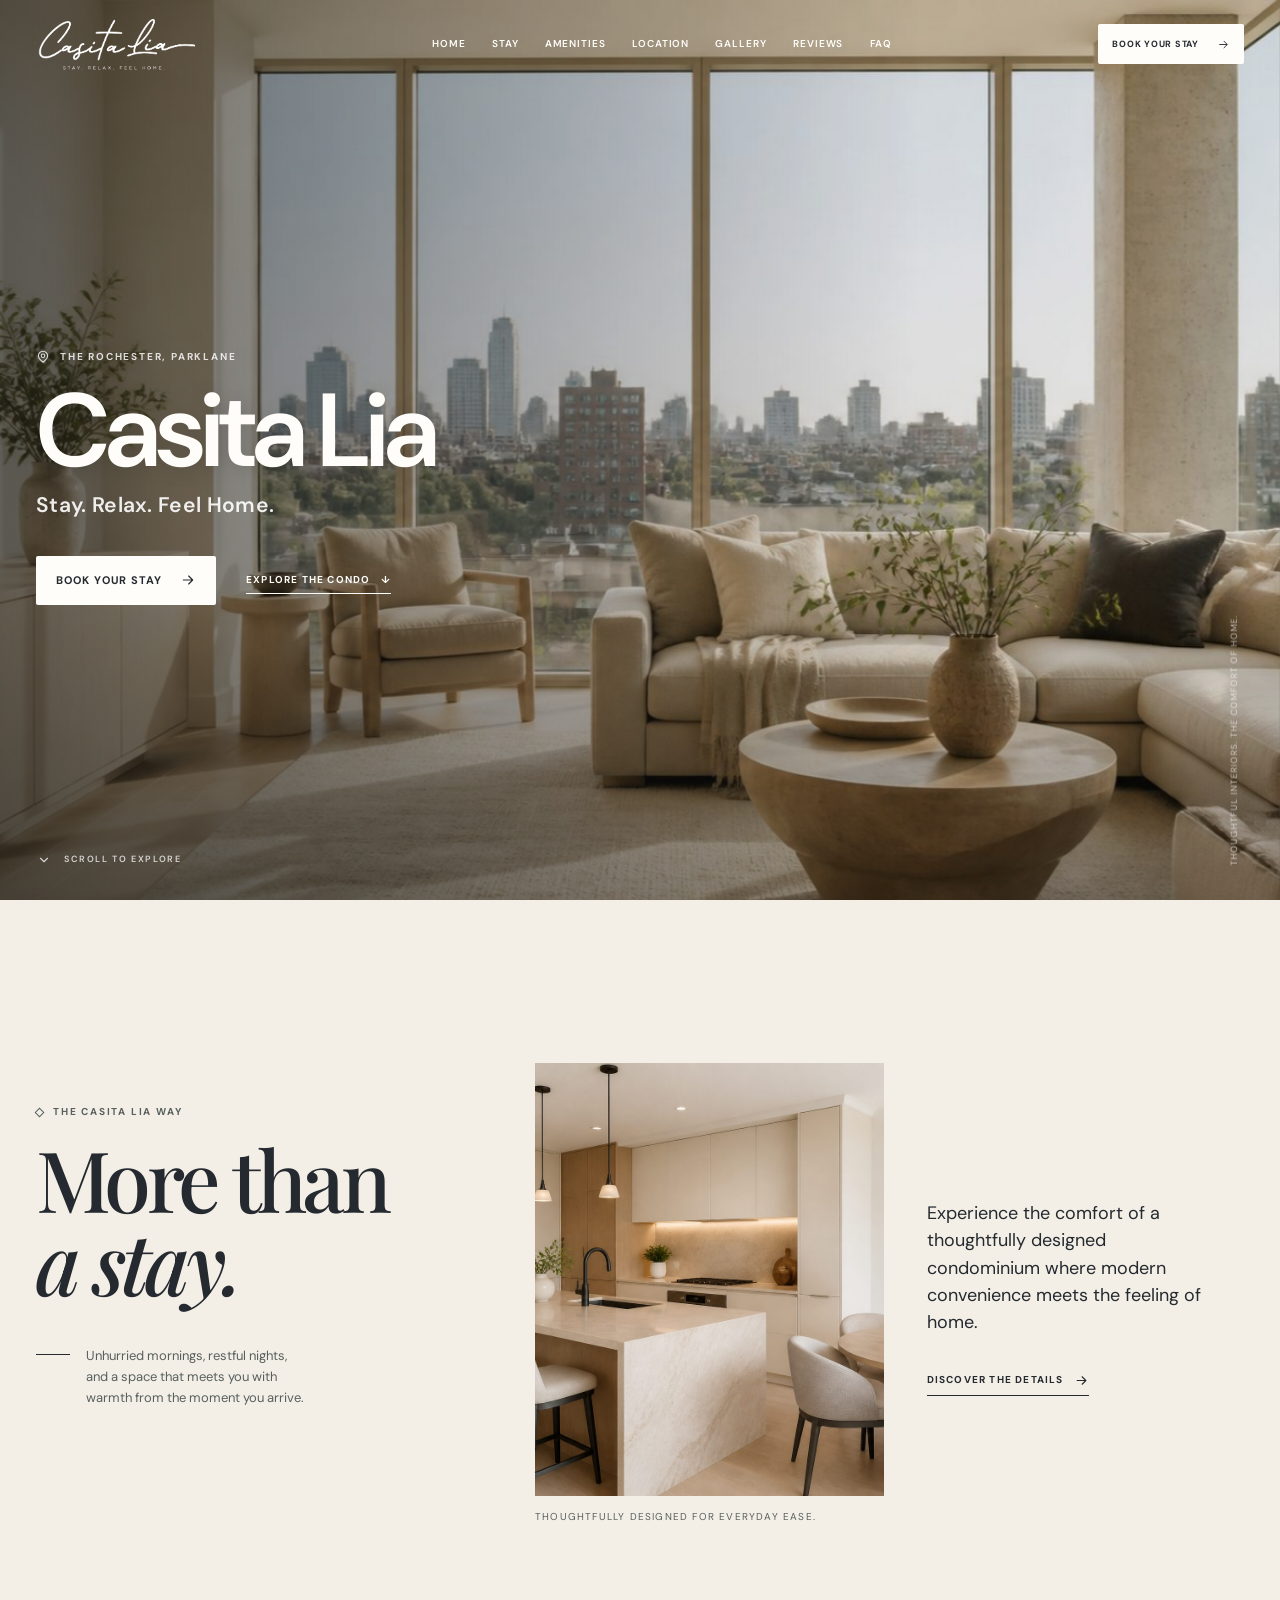
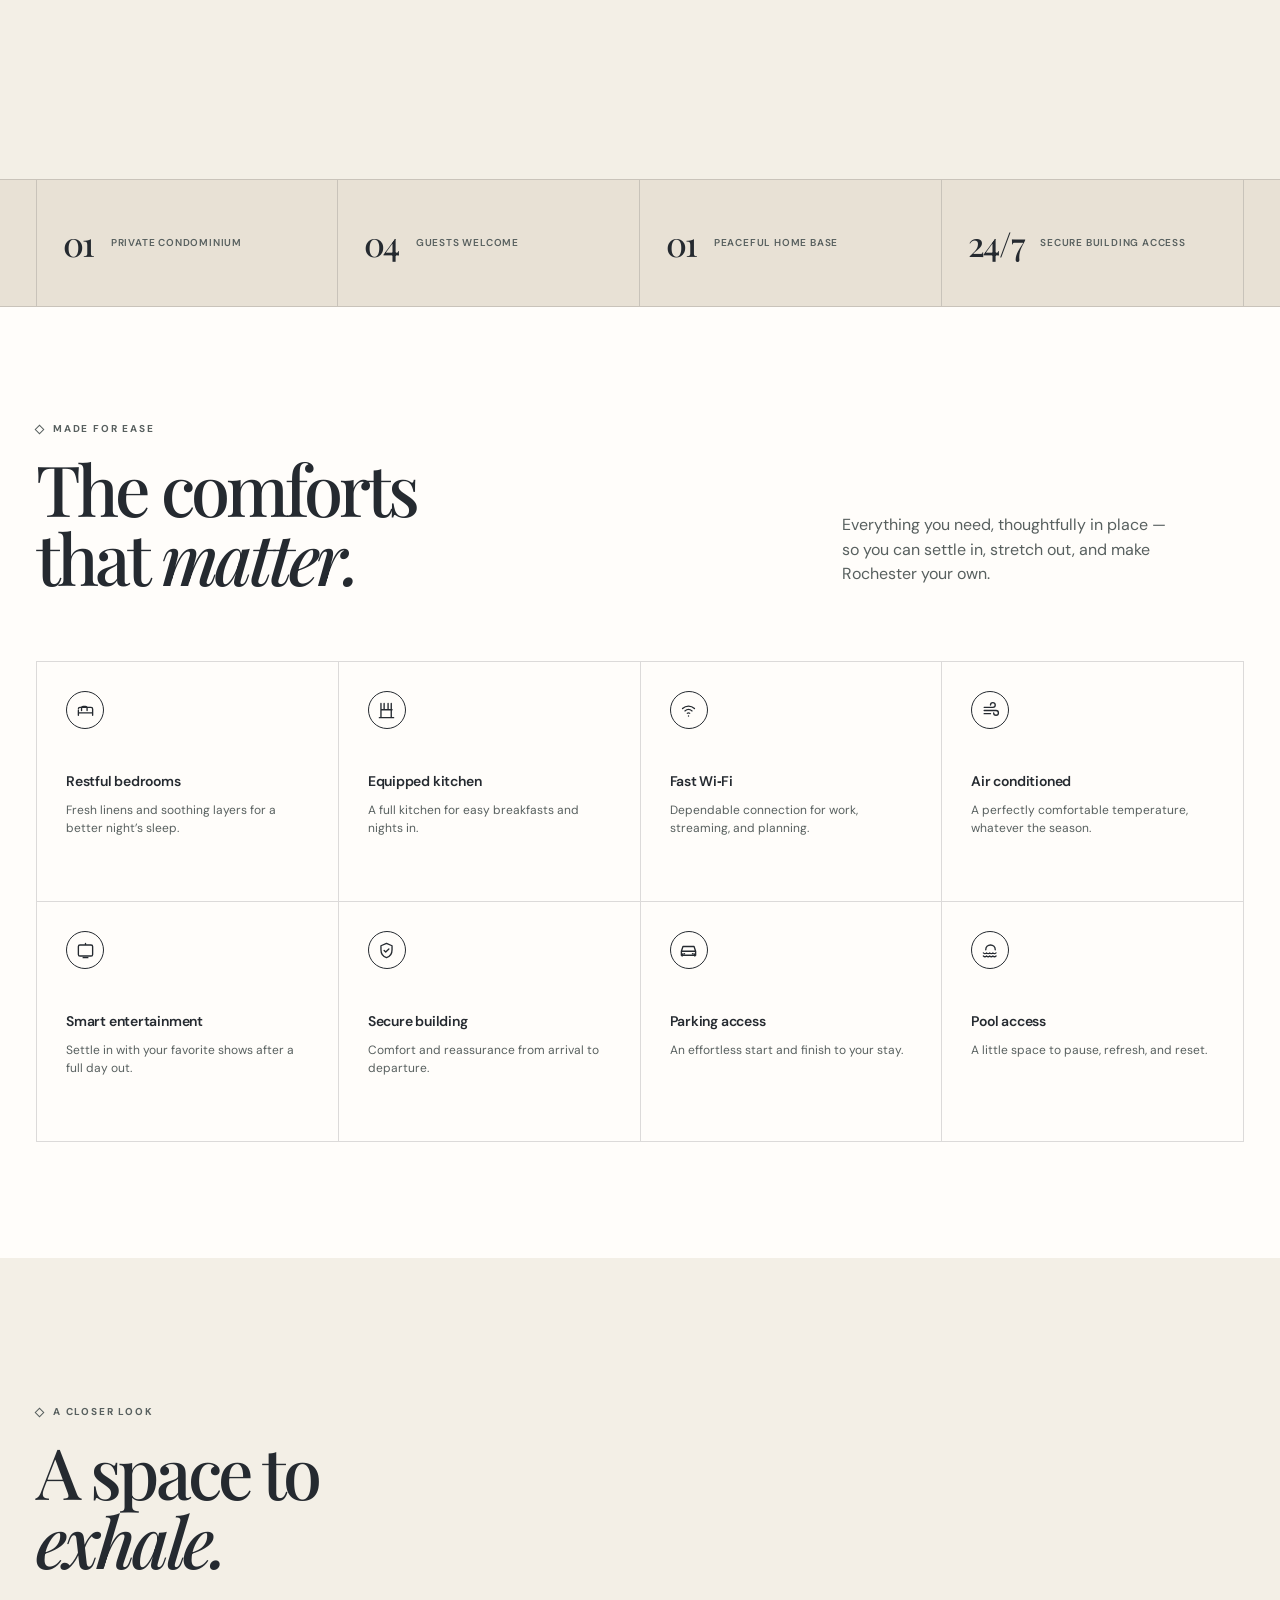
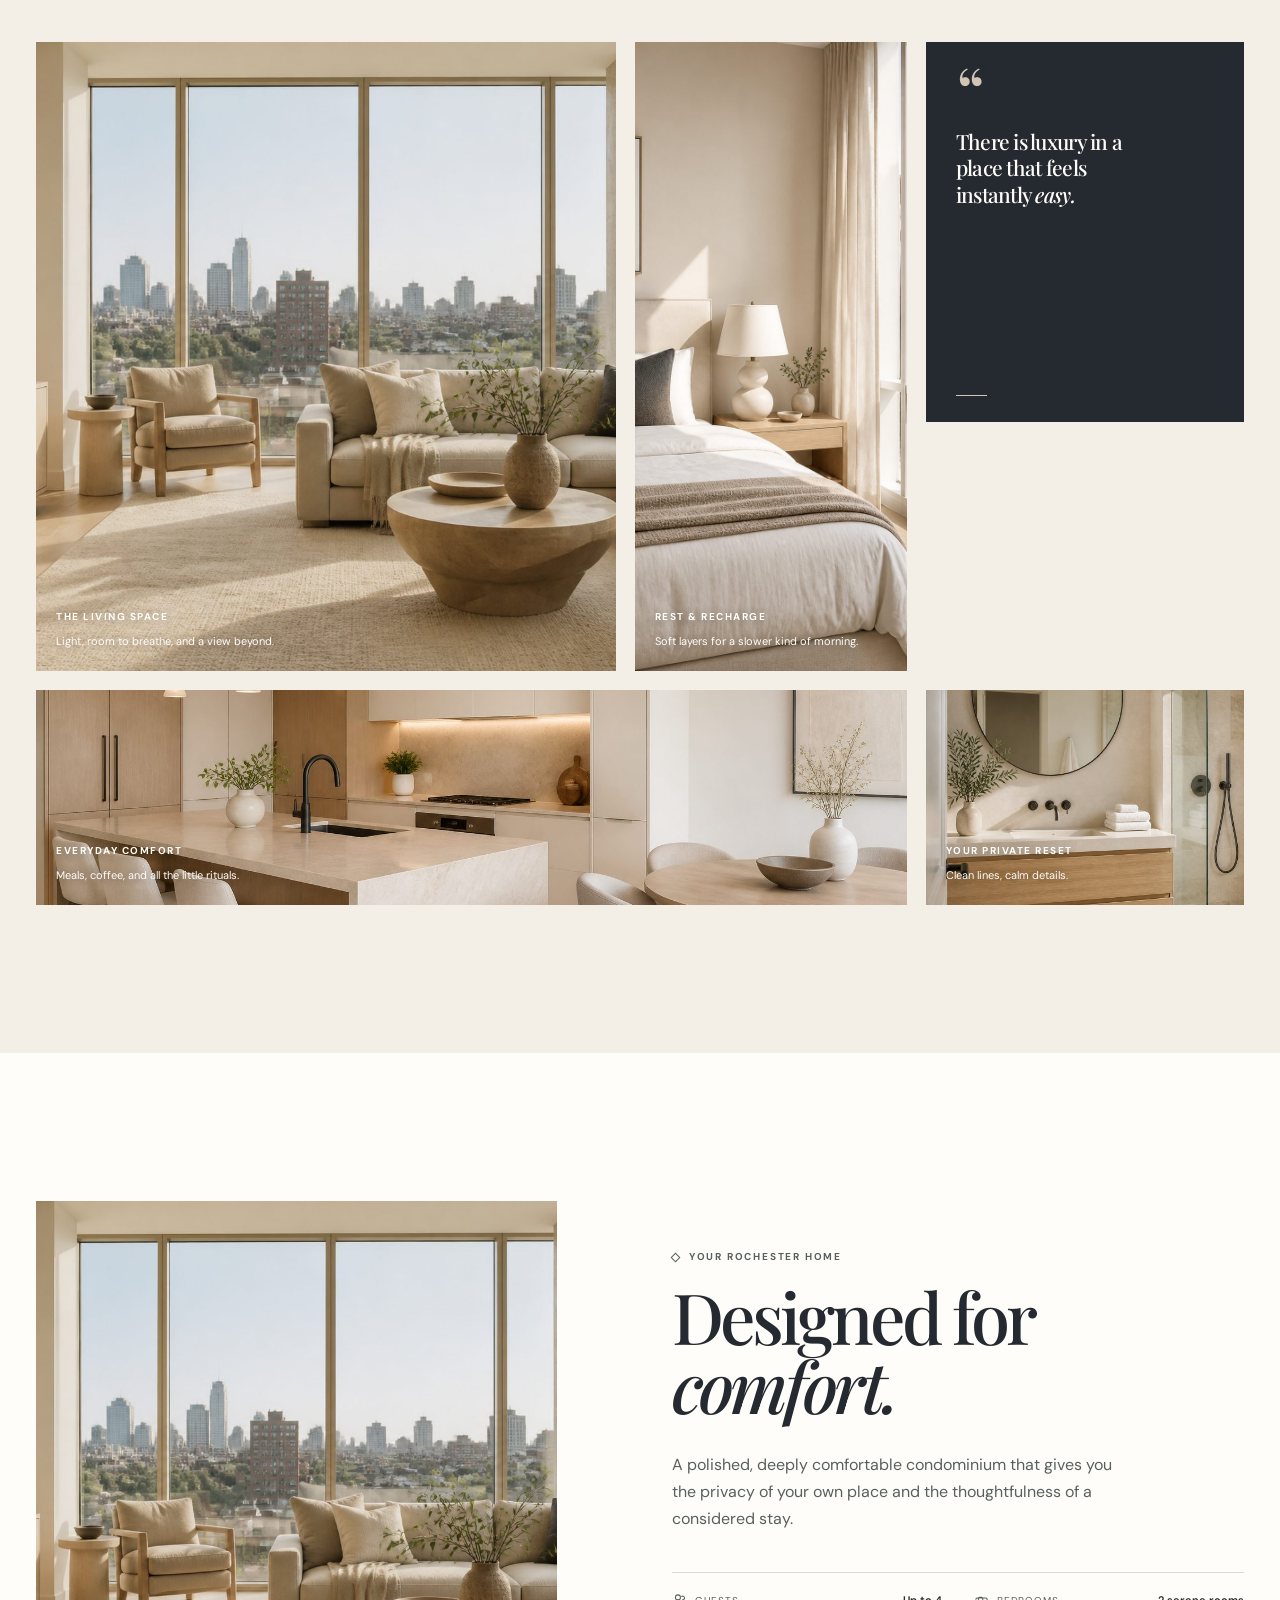
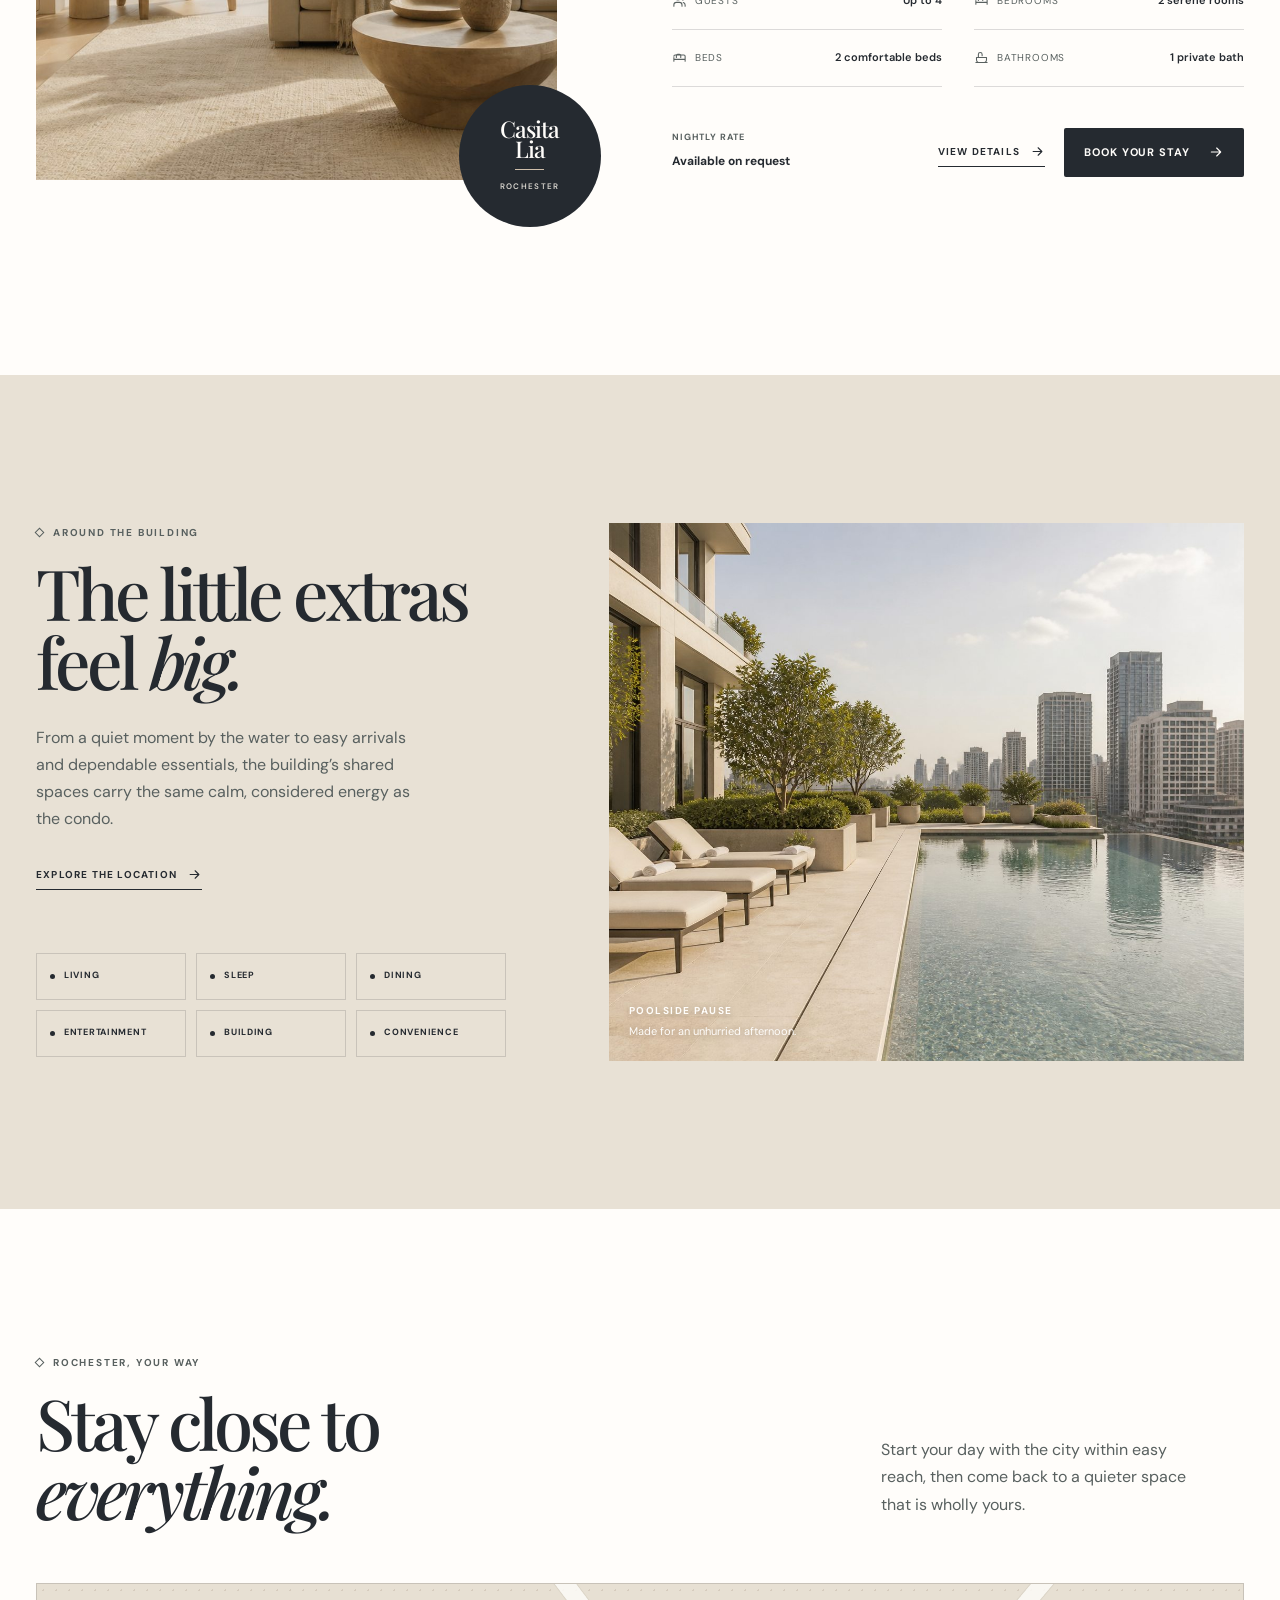
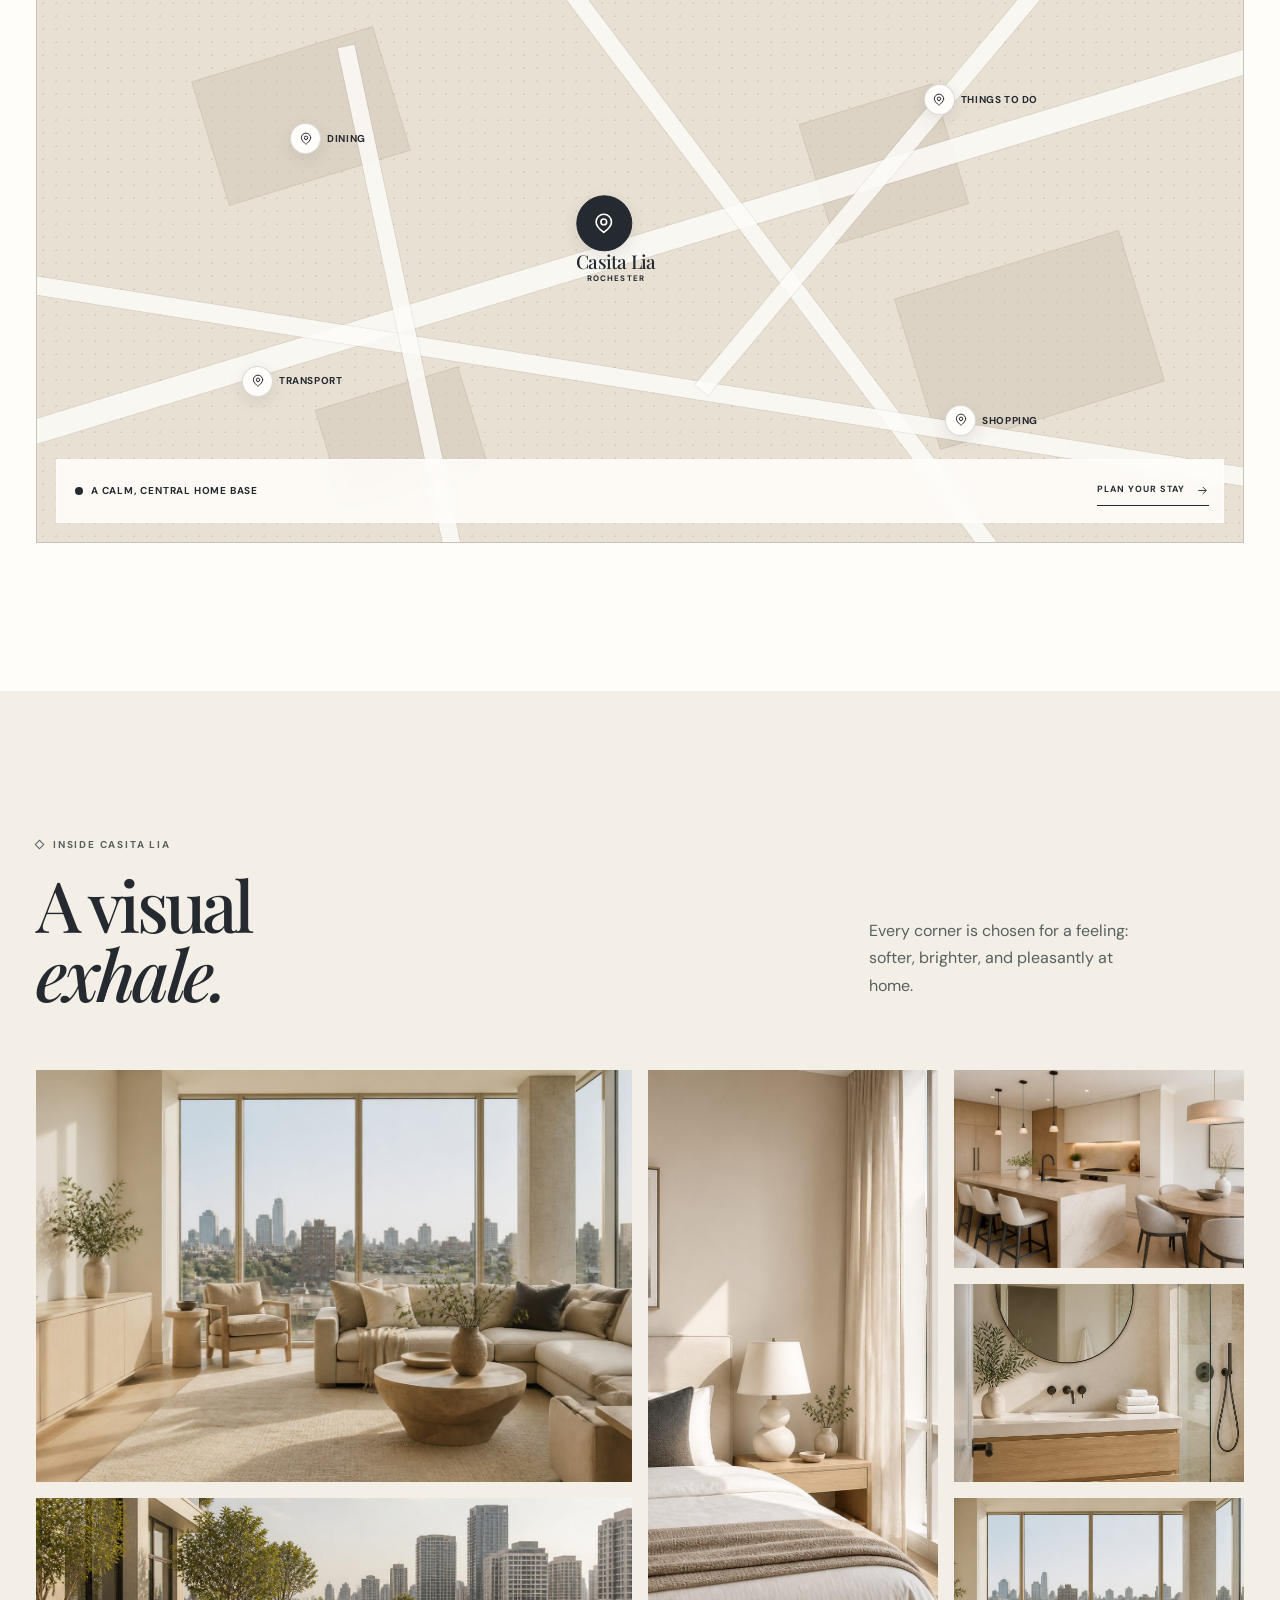
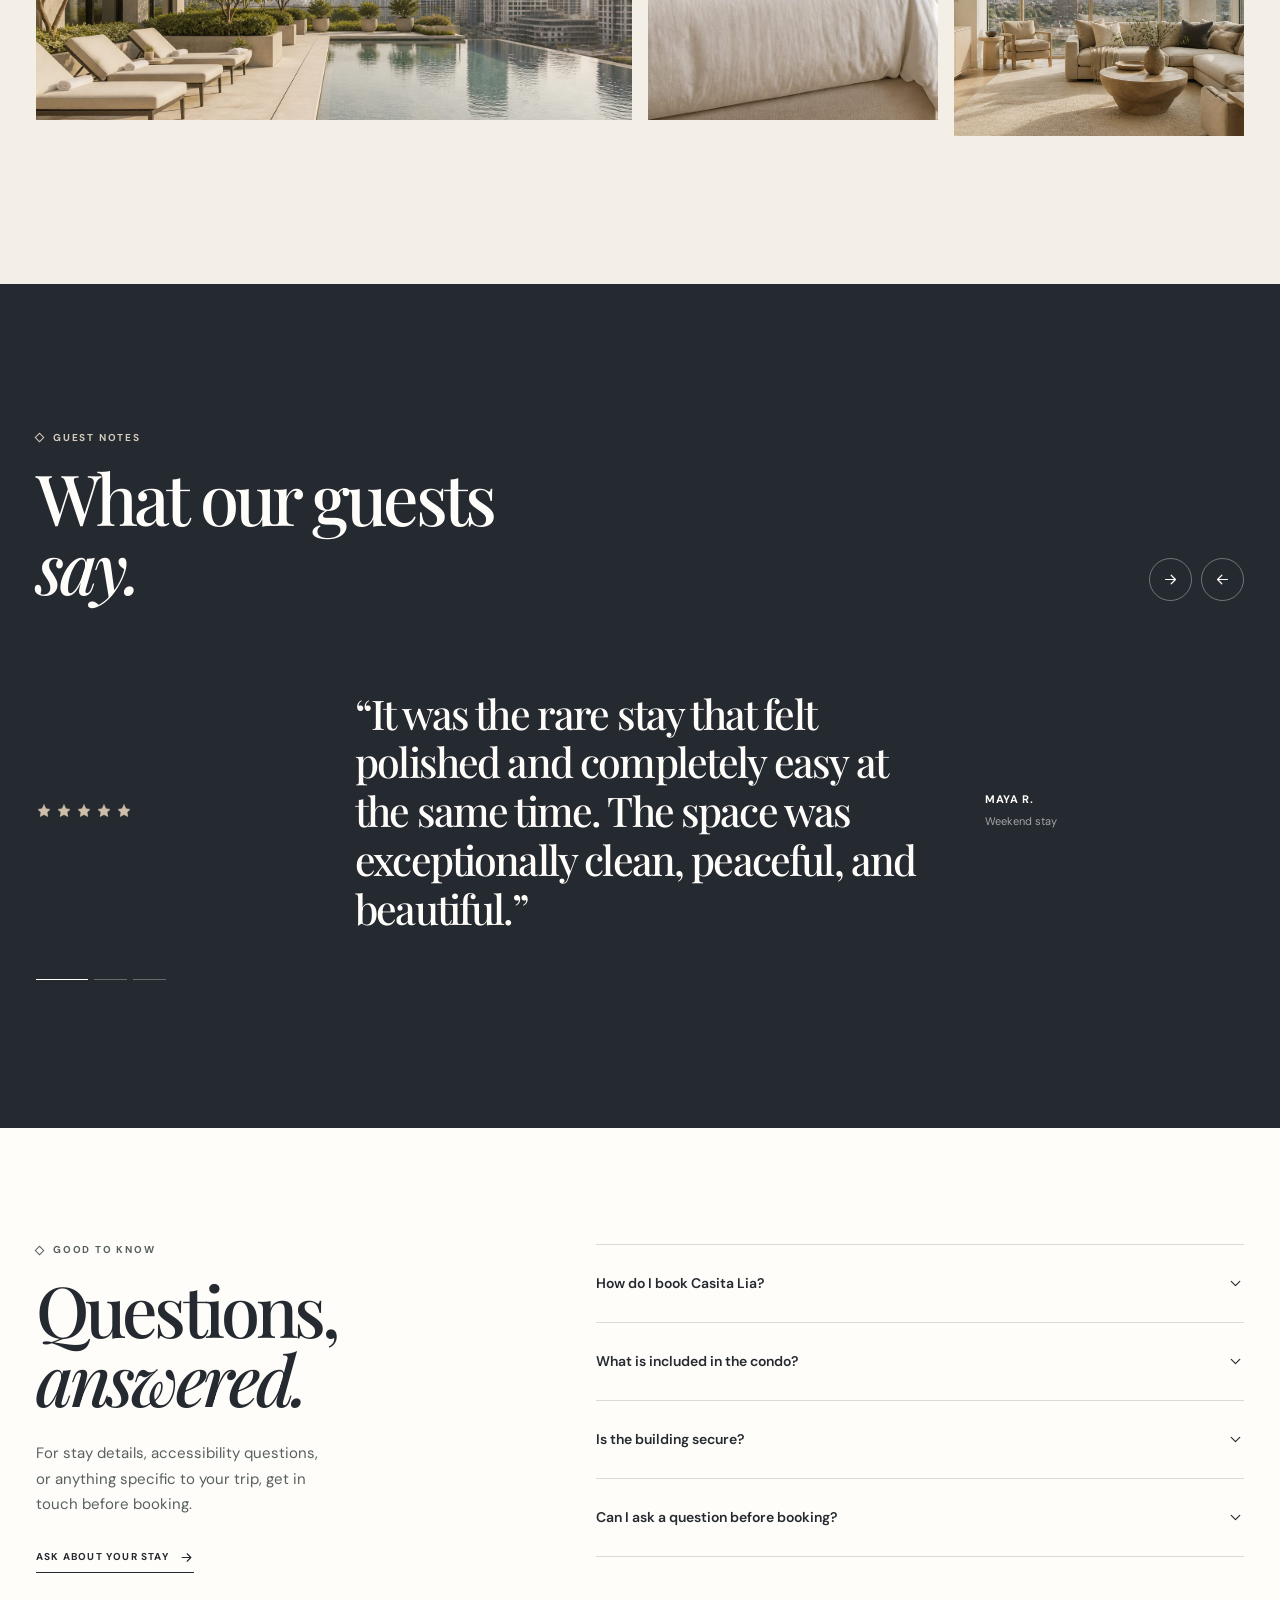
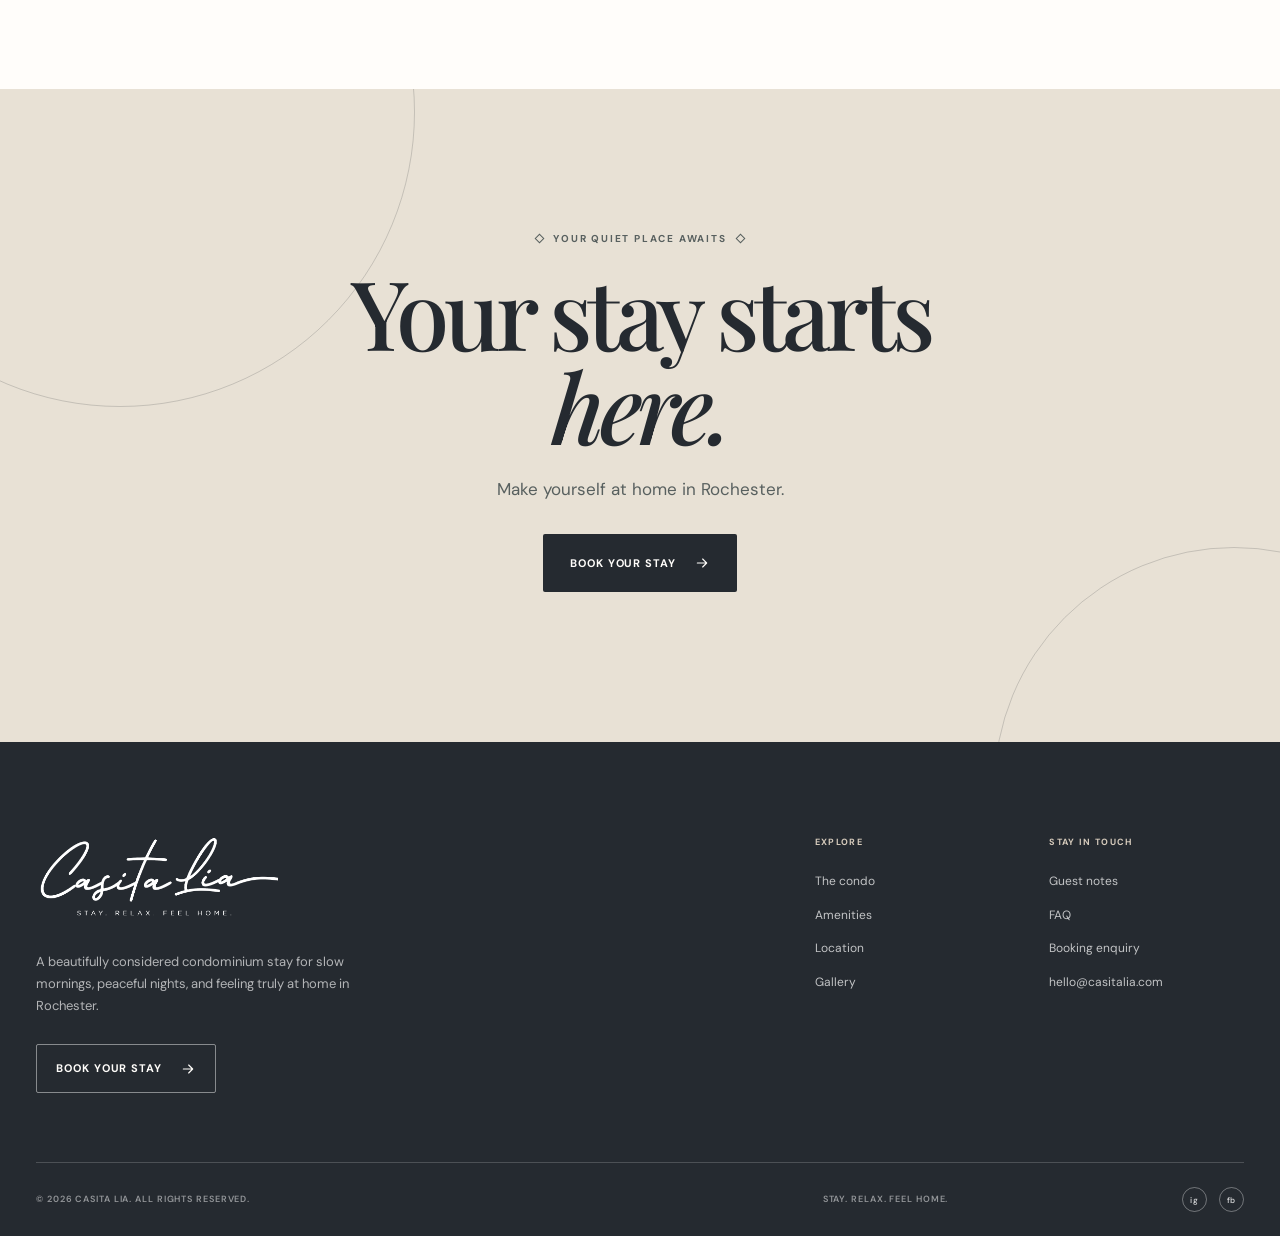
==== Casita lia/index.html @ 66e93bcb "Add files via upload" ====
<!DOCTYPE html>
<html lang="en">
  <head>
    <meta charset="UTF-8" />
    <meta name="viewport" content="width=device-width, initial-scale=1.0" />
    <meta name="description" content="Casita Lia is a warm, considered condominium stay in Rochester — made for resting well and feeling at home." />
    <meta name="theme-color" content="#F3EFE6" />
    <meta property="og:title" content="Casita Lia | Stay. Relax. Feel Home." />
    <meta property="og:description" content="A peaceful, beautifully considered condominium stay in Rochester." />
    <meta property="og:image" content="assets/images/casita-lia-hero.jpg" />
    <meta property="og:type" content="website" />
    <title>Casita Lia | Rochester Condominium Stay</title>
    <link rel="preconnect" href="https://fonts.googleapis.com" />
    <link rel="preconnect" href="https://fonts.gstatic.com" crossorigin />
    <link href="https://fonts.googleapis.com/css2?family=DM+Sans:opsz,wght@9..40,400;9..40,500;9..40,600;9..40,700&family=Playfair+Display:ital,wght@0,500;0,600;0,700;1,500;1,600&display=swap" rel="stylesheet" />
    <link rel="stylesheet" href="styles.css" />
  </head>
  <body>
    <a class="skip-link" href="#main-content">Skip to content</a>

    <svg class="svg-defs" aria-hidden="true">
      <symbol id="icon-arrow" viewBox="0 0 24 24"><path d="M5 12h13M13 6l6 6-6 6" /></symbol>
      <symbol id="icon-close" viewBox="0 0 24 24"><path d="m6 6 12 12M18 6 6 18" /></symbol>
      <symbol id="icon-menu" viewBox="0 0 24 24"><path d="M4 7h16M4 12h16M4 17h16" /></symbol>
      <symbol id="icon-plus" viewBox="0 0 24 24"><path d="M12 5v14M5 12h14" /></symbol>
      <symbol id="icon-bed" viewBox="0 0 24 24"><path d="M3 18v-6m18 6v-8a2 2 0 0 0-2-2H5a2 2 0 0 0-2 2m0 5h18M7 12V9a2 2 0 0 1 2-2h3a2 2 0 0 1 2 2v3" /></symbol>
      <symbol id="icon-kitchen" viewBox="0 0 24 24"><path d="M5 3v18m0-10h14M9 3v8m5-8v8m4-8v18M3 21h18" /></symbol>
      <symbol id="icon-wifi" viewBox="0 0 24 24"><path d="M4.5 9.5a11 11 0 0 1 15 0M7.5 12.5a7 7 0 0 1 9 0M10.5 15.5a3 3 0 0 1 3 0M12 19h.01" /></symbol>
      <symbol id="icon-air" viewBox="0 0 24 24"><path d="M4 8h11a3 3 0 1 0-3-3M4 12h15a3 3 0 1 1-3 3M4 16h8" /></symbol>
      <symbol id="icon-tv" viewBox="0 0 24 24"><path d="M5 5h14a2 2 0 0 1 2 2v10a2 2 0 0 1-2 2H5a2 2 0 0 1-2-2V7a2 2 0 0 1 2-2ZM9 21h6M12 5V3" /></symbol>
      <symbol id="icon-shield" viewBox="0 0 24 24"><path d="M12 3 5 6v5c0 4.6 2.9 8.8 7 10 4.1-1.2 7-5.4 7-10V6l-7-3Zm-3 9 2 2 4-4" /></symbol>
      <symbol id="icon-car" viewBox="0 0 24 24"><path d="m5 16-1 3m15-3 1 3M3 13l2-6h14l2 6v5H3v-5Zm0 0h18M7 16h.01M17 16h.01" /></symbol>
      <symbol id="icon-pool" viewBox="0 0 24 24"><path d="M3 15c1.2 1.1 2.8 1.1 4 0 1.2 1.1 2.8 1.1 4 0 1.2 1.1 2.8 1.1 4 0 1.2 1.1 2.8 1.1 4 0M3 19c1.2 1.1 2.8 1.1 4 0 1.2 1.1 2.8 1.1 4 0 1.2 1.1 2.8 1.1 4 0 1.2 1.1 2.8 1.1 4 0M6 11a6 6 0 0 1 12 0" /></symbol>
      <symbol id="icon-guests" viewBox="0 0 24 24"><path d="M16 21v-2a4 4 0 0 0-4-4H7a4 4 0 0 0-4 4v2M9.5 11a4 4 0 1 0 0-8 4 4 0 0 0 0 8ZM17 11a3 3 0 1 0-1.5-5.6M21 21v-2a4 4 0 0 0-3-3.87" /></symbol>
      <symbol id="icon-bath" viewBox="0 0 24 24"><path d="M4 12h16v3a5 5 0 0 1-5 5H9a5 5 0 0 1-5-5v-3ZM7 12V7a3 3 0 0 1 6 0v2M3 20h18" /></symbol>
      <symbol id="icon-pin" viewBox="0 0 24 24"><path d="M20 10c0 5-8 11-8 11S4 15 4 10a8 8 0 1 1 16 0Zm-8 3a3 3 0 1 0 0-6 3 3 0 0 0 0 6Z" /></symbol>
      <symbol id="icon-star" viewBox="0 0 24 24"><path d="m12 3 2.8 5.7 6.2.9-4.5 4.4 1.1 6.2-5.6-3-5.6 3 1.1-6.2L3 9.6l6.2-.9L12 3Z" /></symbol>
      <symbol id="icon-check" viewBox="0 0 24 24"><path d="m5 12 4 4L19 6" /></symbol>
      <symbol id="icon-chevron" viewBox="0 0 24 24"><path d="m6 9 6 6 6-6" /></symbol>
    </svg>

    <header class="site-header" id="site-header">
      <div class="nav-shell">
        <a class="brand" href="#home" aria-label="Casita Lia home">
          <img class="brand__mark" src="assets/images/casita-lia-wordmark.png" alt="Casita Lia — Stay. Relax. Feel Home." />
        </a>
        <nav class="desktop-nav" aria-label="Primary navigation">
          <a href="#home">Home</a>
          <a href="#stay">Stay</a>
          <a href="#amenities">Amenities</a>
          <a href="#location">Location</a>
          <a href="#gallery">Gallery</a>
          <a href="#reviews">Reviews</a>
          <a href="#faq">FAQ</a>
        </nav>
        <button class="button button--dark nav-book" type="button" data-open-booking>Book Your Stay <svg aria-hidden="true"><use href="#icon-arrow" /></svg></button>
        <button class="menu-toggle" type="button" aria-controls="mobile-menu" aria-expanded="false" aria-label="Open menu">
          <svg aria-hidden="true"><use href="#icon-menu" /></svg>
        </button>
      </div>
      <div class="mobile-menu" id="mobile-menu" aria-hidden="true">
        <div class="mobile-menu__top">
          <img class="mobile-menu__mark" src="assets/images/casita-lia-wordmark.png" alt="" />
          <button class="mobile-menu__close" type="button" aria-label="Close menu"><svg aria-hidden="true"><use href="#icon-close" /></svg></button>
        </div>
        <nav aria-label="Mobile navigation">
          <a href="#home">Home</a><a href="#stay">Stay</a><a href="#amenities">Amenities</a><a href="#location">Location</a><a href="#gallery">Gallery</a><a href="#reviews">Reviews</a><a href="#faq">FAQ</a>
        </nav>
        <button class="button button--dark button--full" type="button" data-open-booking>Book Your Stay <svg aria-hidden="true"><use href="#icon-arrow" /></svg></button>
      </div>
    </header>

    <main id="main-content">
      <section class="hero" id="home" aria-labelledby="hero-title">
        <div class="hero__media" aria-hidden="true"><img src="assets/images/casita-lia-hero.jpg" alt="" fetchpriority="high" /></div>
        <div class="hero__veil" aria-hidden="true"></div>
        <div class="hero__content container">
          <p class="eyebrow hero__address"><svg aria-hidden="true"><use href="#icon-pin" /></svg> The Rochester, Parklane</p>
          <h1 class="hero__title" id="hero-title">Casita Lia</h1>
          <p class="hero__tagline">Stay. Relax. Feel Home.</p>
          <div class="hero__actions">
            <button class="button button--light" type="button" data-open-booking>Book Your Stay <svg aria-hidden="true"><use href="#icon-arrow" /></svg></button>
            <a class="text-link text-link--light" href="#stay">Explore the condo <span aria-hidden="true">↓</span></a>
          </div>
        </div>
        <a class="hero__scroll" href="#introduction"><span class="hero__scroll-icon" aria-hidden="true"><svg><use href="#icon-chevron" /></svg></span> Scroll to explore</a>
        <div class="hero__caption">Thoughtful interiors. The comfort of home.</div>
      </section>

      <section class="intro section" id="introduction" aria-labelledby="intro-title">
        <div class="container intro__grid">
          <div class="intro__lead reveal">
            <p class="eyebrow"><span></span> The Casita Lia way</p>
            <h2 id="intro-title">More than<br /><em>a stay.</em></h2>
            <div class="intro__note"><span class="intro__note-line"></span><p>Unhurried mornings, restful nights, and a space that meets you with warmth from the moment you arrive.</p></div>
          </div>
          <figure class="intro__image image-reveal reveal reveal--delay"><img src="assets/images/casita-lia-kitchen.jpg" alt="Warm, open kitchen and dining area in the condominium" loading="lazy" /><figcaption>Thoughtfully designed for everyday ease.</figcaption></figure>
          <div class="intro__body reveal reveal--delay-2"><p class="intro__copy">Experience the comfort of a thoughtfully designed condominium where modern convenience meets the feeling of home.</p><a class="text-link" href="#gallery">Discover the details <svg aria-hidden="true"><use href="#icon-arrow" /></svg></a></div>
        </div>
      </section>

      <section class="assurances" aria-label="Condominium overview">
        <div class="container assurances__grid">
          <div><strong>01</strong><span>Private condominium</span></div>
          <div><strong>04</strong><span>Guests welcome</span></div>
          <div><strong>01</strong><span>Peaceful home base</span></div>
          <div><strong>24/7</strong><span>Secure building access</span></div>
        </div>
      </section>

      <section class="highlights section section--tight" id="highlights" aria-labelledby="highlights-title">
        <div class="container">
          <div class="section-heading section-heading--split reveal">
            <div><p class="eyebrow"><span></span> Made for ease</p><h2 id="highlights-title">The comforts<br />that <em>matter.</em></h2></div>
            <p>Everything you need, thoughtfully in place — so you can settle in, stretch out, and make Rochester your own.</p>
          </div>
          <div class="feature-grid">
            <article class="feature-card reveal"><div class="feature-card__icon"><svg aria-hidden="true"><use href="#icon-bed" /></svg></div><h3>Restful bedrooms</h3><p>Fresh linens and soothing layers for a better night’s sleep.</p></article>
            <article class="feature-card reveal reveal--delay"><div class="feature-card__icon"><svg aria-hidden="true"><use href="#icon-kitchen" /></svg></div><h3>Equipped kitchen</h3><p>A full kitchen for easy breakfasts and nights in.</p></article>
            <article class="feature-card reveal reveal--delay-2"><div class="feature-card__icon"><svg aria-hidden="true"><use href="#icon-wifi" /></svg></div><h3>Fast Wi‑Fi</h3><p>Dependable connection for work, streaming, and planning.</p></article>
            <article class="feature-card reveal"><div class="feature-card__icon"><svg aria-hidden="true"><use href="#icon-air" /></svg></div><h3>Air conditioned</h3><p>A perfectly comfortable temperature, whatever the season.</p></article>
            <article class="feature-card reveal reveal--delay"><div class="feature-card__icon"><svg aria-hidden="true"><use href="#icon-tv" /></svg></div><h3>Smart entertainment</h3><p>Settle in with your favorite shows after a full day out.</p></article>
            <article class="feature-card reveal reveal--delay-2"><div class="feature-card__icon"><svg aria-hidden="true"><use href="#icon-shield" /></svg></div><h3>Secure building</h3><p>Comfort and reassurance from arrival to departure.</p></article>
            <article class="feature-card reveal"><div class="feature-card__icon"><svg aria-hidden="true"><use href="#icon-car" /></svg></div><h3>Parking access</h3><p>An effortless start and finish to your stay.</p></article>
            <article class="feature-card reveal reveal--delay"><div class="feature-card__icon"><svg aria-hidden="true"><use href="#icon-pool" /></svg></div><h3>Pool access</h3><p>A little space to pause, refresh, and reset.</p></article>
          </div>
        </div>
      </section>

      <section class="showcase section" aria-labelledby="showcase-title">
        <div class="container">
          <div class="section-heading showcase__heading reveal"><p class="eyebrow"><span></span> A closer look</p><h2 id="showcase-title">A space to<br /><em>exhale.</em></h2></div>
          <div class="showcase-grid">
            <figure class="showcase-card showcase-card--living image-reveal reveal"><img src="assets/images/casita-lia-hero.jpg" alt="Sunlit living space with large windows and city outlook" loading="lazy" /><figcaption><span>The living space</span><small>Light, room to breathe, and a view beyond.</small></figcaption></figure>
            <figure class="showcase-card showcase-card--bed image-reveal reveal reveal--delay"><img src="assets/images/casita-lia-bedroom.jpg" alt="Relaxing bedroom dressed in white linen" loading="lazy" /><figcaption><span>Rest &amp; recharge</span><small>Soft layers for a slower kind of morning.</small></figcaption></figure>
            <div class="showcase-quote reveal reveal--delay-2"><span class="quote-mark">“</span><p>There is luxury in a place that feels instantly <em>easy.</em></p><span class="showcase-quote__line"></span></div>
            <figure class="showcase-card showcase-card--kitchen image-reveal reveal"><img src="assets/images/casita-lia-kitchen.jpg" alt="Minimal kitchen and dining nook with oak finishes" loading="lazy" /><figcaption><span>Everyday comfort</span><small>Meals, coffee, and all the little rituals.</small></figcaption></figure>
            <figure class="showcase-card showcase-card--bath image-reveal reveal reveal--delay"><img src="assets/images/casita-lia-bathroom.jpg" alt="Warm stone bathroom with a floating vanity" loading="lazy" /><figcaption><span>Your private reset</span><small>Clean lines, calm details.</small></figcaption></figure>
          </div>
        </div>
      </section>

      <section class="stay section" id="stay" aria-labelledby="stay-title">
        <div class="container stay__grid">
          <div class="stay__visual reveal"><div class="stay__image image-reveal"><img src="assets/images/casita-lia-hero.jpg" alt="Contemporary condominium living room at Casita Lia" loading="lazy" /></div><div class="stay__stamp"><span>Casita<br />Lia</span><i></i><small>Rochester</small></div></div>
          <div class="stay__content reveal reveal--delay">
            <p class="eyebrow"><span></span> Your Rochester home</p>
            <h2 id="stay-title">Designed for<br /><em>comfort.</em></h2>
            <p class="stay__description">A polished, deeply comfortable condominium that gives you the privacy of your own place and the thoughtfulness of a considered stay.</p>
            <dl class="stay__details"><div><dt><svg aria-hidden="true"><use href="#icon-guests" /></svg> Guests</dt><dd>Up to 4</dd></div><div><dt><svg aria-hidden="true"><use href="#icon-bed" /></svg> Bedrooms</dt><dd>2 serene rooms</dd></div><div><dt><svg aria-hidden="true"><use href="#icon-bed" /></svg> Beds</dt><dd>2 comfortable beds</dd></div><div><dt><svg aria-hidden="true"><use href="#icon-bath" /></svg> Bathrooms</dt><dd>1 private bath</dd></div></dl>
            <div class="stay__bottom"><div><span>Nightly rate</span><strong>Available on request</strong></div><div class="stay__actions"><a class="text-link" href="#gallery">View details <svg aria-hidden="true"><use href="#icon-arrow" /></svg></a><button class="button button--dark" type="button" data-open-booking>Book Your Stay <svg aria-hidden="true"><use href="#icon-arrow" /></svg></button></div></div>
          </div>
        </div>
      </section>

      <section class="amenities section" id="amenities" aria-labelledby="amenities-title">
        <div class="container amenities__grid">
          <div class="amenities__content reveal"><p class="eyebrow"><span></span> Around the building</p><h2 id="amenities-title">The little extras<br />feel <em>big.</em></h2><p>From a quiet moment by the water to easy arrivals and dependable essentials, the building’s shared spaces carry the same calm, considered energy as the condo.</p><a class="text-link" href="#location">Explore the location <svg aria-hidden="true"><use href="#icon-arrow" /></svg></a></div>
          <figure class="amenities__image image-reveal reveal reveal--delay"><img src="assets/images/casita-lia-pool.jpg" alt="Tranquil condominium pool and lounge terrace" loading="lazy" /><figcaption><span>Poolside pause</span><small>Made for an unhurried afternoon.</small></figcaption></figure>
          <div class="amenity-tags reveal reveal--delay-2"><span><i></i> Living</span><span><i></i> Sleep</span><span><i></i> Dining</span><span><i></i> Entertainment</span><span><i></i> Building</span><span><i></i> Convenience</span></div>
        </div>
      </section>

      <section class="location section" id="location" aria-labelledby="location-title">
        <div class="container location__top reveal"><div><p class="eyebrow"><span></span> Rochester, your way</p><h2 id="location-title">Stay close to<br /><em>everything.</em></h2></div><p>Start your day with the city within easy reach, then come back to a quieter space that is wholly yours.</p></div>
        <div class="container location-map reveal reveal--delay" role="group" aria-label="Location guide for Casita Lia in Rochester, showing nearby dining, shopping, transport, and things to do.">
          <div class="map-street map-street--a"></div><div class="map-street map-street--b"></div><div class="map-street map-street--c"></div><div class="map-street map-street--d"></div><div class="map-street map-street--e"></div><div class="map-block map-block--a"></div><div class="map-block map-block--b"></div><div class="map-block map-block--c"></div><div class="map-block map-block--d"></div>
          <div class="map-place map-place--home"><span class="map-pin map-pin--home"><svg aria-hidden="true"><use href="#icon-pin" /></svg></span><strong>Casita Lia</strong><small>Rochester</small></div>
          <div class="map-place map-place--one"><span class="map-pin"><svg aria-hidden="true"><use href="#icon-pin" /></svg></span><span>Dining</span></div><div class="map-place map-place--two"><span class="map-pin"><svg aria-hidden="true"><use href="#icon-pin" /></svg></span><span>Shopping</span></div><div class="map-place map-place--three"><span class="map-pin"><svg aria-hidden="true"><use href="#icon-pin" /></svg></span><span>Transport</span></div><div class="map-place map-place--four"><span class="map-pin"><svg aria-hidden="true"><use href="#icon-pin" /></svg></span><span>Things to do</span></div>
          <div class="location-map__legend"><span><i></i> A calm, central home base</span><button type="button" data-open-booking>Plan your stay <svg aria-hidden="true"><use href="#icon-arrow" /></svg></button></div>
        </div>
      </section>

      <section class="gallery section" id="gallery" aria-labelledby="gallery-title">
        <div class="container gallery__top reveal"><div><p class="eyebrow"><span></span> Inside Casita Lia</p><h2 id="gallery-title">A visual<br /><em>exhale.</em></h2></div><p>Every corner is chosen for a feeling: softer, brighter, and pleasantly at home.</p></div>
        <div class="container gallery-grid" aria-label="Casita Lia gallery">
          <button class="gallery-item gallery-item--wide image-reveal reveal" type="button" data-gallery-src="assets/images/casita-lia-hero.jpg" data-gallery-alt="Sunlit living space with city-facing windows" data-gallery-title="The living space"><img src="assets/images/casita-lia-hero.jpg" alt="Sunlit living space with city-facing windows" loading="lazy" /><span class="gallery-item__overlay"><em>01</em><strong>The living space</strong><i><svg aria-hidden="true"><use href="#icon-plus" /></svg></i></span></button>
          <button class="gallery-item gallery-item--tall image-reveal reveal reveal--delay" type="button" data-gallery-src="assets/images/casita-lia-bedroom.jpg" data-gallery-alt="A warmly layered bedroom with tall windows" data-gallery-title="Rest, well"><img src="assets/images/casita-lia-bedroom.jpg" alt="A warmly layered bedroom with tall windows" loading="lazy" /><span class="gallery-item__overlay"><em>02</em><strong>Rest, well</strong><i><svg aria-hidden="true"><use href="#icon-plus" /></svg></i></span></button>
          <button class="gallery-item gallery-item--square image-reveal reveal reveal--delay-2" type="button" data-gallery-src="assets/images/casita-lia-kitchen.jpg" data-gallery-alt="Warm kitchen and dining nook" data-gallery-title="At home in the kitchen"><img src="assets/images/casita-lia-kitchen.jpg" alt="Warm kitchen and dining nook" loading="lazy" /><span class="gallery-item__overlay"><em>03</em><strong>At home in the kitchen</strong><i><svg aria-hidden="true"><use href="#icon-plus" /></svg></i></span></button>
          <button class="gallery-item gallery-item--square image-reveal reveal" type="button" data-gallery-src="assets/images/casita-lia-bathroom.jpg" data-gallery-alt="Refined bathroom with a round mirror and warm stone surfaces" data-gallery-title="A private reset"><img src="assets/images/casita-lia-bathroom.jpg" alt="Refined bathroom with a round mirror and warm stone surfaces" loading="lazy" /><span class="gallery-item__overlay"><em>04</em><strong>A private reset</strong><i><svg aria-hidden="true"><use href="#icon-plus" /></svg></i></span></button>
          <button class="gallery-item gallery-item--wide-short image-reveal reveal reveal--delay" type="button" data-gallery-src="assets/images/casita-lia-pool.jpg" data-gallery-alt="Quiet rooftop pool and lounge terrace" data-gallery-title="A poolside pause"><img src="assets/images/casita-lia-pool.jpg" alt="Quiet rooftop pool and lounge terrace" loading="lazy" /><span class="gallery-item__overlay"><em>05</em><strong>A poolside pause</strong><i><svg aria-hidden="true"><use href="#icon-plus" /></svg></i></span></button>
          <button class="gallery-item gallery-item--portrait image-reveal reveal reveal--delay-2" type="button" data-gallery-src="assets/images/casita-lia-hero.jpg" data-gallery-alt="A detailed view of the soft, neutral living room" data-gallery-title="Warm details"><img class="gallery-item__crop" src="assets/images/casita-lia-hero.jpg" alt="A detailed view of the soft, neutral living room" loading="lazy" /><span class="gallery-item__overlay"><em>06</em><strong>Warm details</strong><i><svg aria-hidden="true"><use href="#icon-plus" /></svg></i></span></button>
        </div>
      </section>

      <section class="reviews section" id="reviews" aria-labelledby="reviews-title">
        <div class="container reviews__top reveal"><div><p class="eyebrow"><span></span> Guest notes</p><h2 id="reviews-title">What our guests<br /><em>say.</em></h2></div><div class="review-controls"><button class="round-button" type="button" data-review-prev aria-label="Previous review"><svg aria-hidden="true"><use href="#icon-arrow" /></svg></button><button class="round-button round-button--next" type="button" data-review-next aria-label="Next review"><svg aria-hidden="true"><use href="#icon-arrow" /></svg></button></div></div>
        <p class="sr-only" id="review-status" aria-live="polite" aria-atomic="true"></p>
        <div class="container review-window reveal reveal--delay"><div class="review-track">
          <article class="review-card"><div class="review-card__stars" aria-label="5 out of 5 stars"><svg aria-hidden="true"><use href="#icon-star" /></svg><svg aria-hidden="true"><use href="#icon-star" /></svg><svg aria-hidden="true"><use href="#icon-star" /></svg><svg aria-hidden="true"><use href="#icon-star" /></svg><svg aria-hidden="true"><use href="#icon-star" /></svg></div><blockquote>“It was the rare stay that felt polished and completely easy at the same time. The space was exceptionally clean, peaceful, and beautiful.”</blockquote><footer><strong>Maya R.</strong><span>Weekend stay</span></footer></article>
          <article class="review-card"><div class="review-card__stars" aria-label="5 out of 5 stars"><svg aria-hidden="true"><use href="#icon-star" /></svg><svg aria-hidden="true"><use href="#icon-star" /></svg><svg aria-hidden="true"><use href="#icon-star" /></svg><svg aria-hidden="true"><use href="#icon-star" /></svg><svg aria-hidden="true"><use href="#icon-star" /></svg></div><blockquote>“The light, the linens, the thoughtful kitchen — it all made a work trip feel much more restorative. I would stay here again in a heartbeat.”</blockquote><footer><strong>Jordan L.</strong><span>Five-night stay</span></footer></article>
          <article class="review-card"><div class="review-card__stars" aria-label="5 out of 5 stars"><svg aria-hidden="true"><use href="#icon-star" /></svg><svg aria-hidden="true"><use href="#icon-star" /></svg><svg aria-hidden="true"><use href="#icon-star" /></svg><svg aria-hidden="true"><use href="#icon-star" /></svg><svg aria-hidden="true"><use href="#icon-star" /></svg></div><blockquote>“Casita Lia has such a grounded, welcoming feel. We loved having a serene place to come back to after exploring Rochester.”</blockquote><footer><strong>Elena &amp; Sam</strong><span>Two-night stay</span></footer></article>
        </div></div>
        <div class="container review-pagination" aria-hidden="true"><span class="is-active"></span><span></span><span></span></div>
      </section>

      <section class="faq section section--tight" id="faq" aria-labelledby="faq-title">
        <div class="container faq__grid"><div class="faq__intro reveal"><p class="eyebrow"><span></span> Good to know</p><h2 id="faq-title">Questions,<br /><em>answered.</em></h2><p>For stay details, accessibility questions, or anything specific to your trip, get in touch before booking.</p><button class="text-link" type="button" data-open-booking>Ask about your stay <svg aria-hidden="true"><use href="#icon-arrow" /></svg></button></div>
          <div class="faq__list reveal reveal--delay"><details><summary>How do I book Casita Lia?<svg aria-hidden="true"><use href="#icon-chevron" /></svg></summary><p>Use “Book Your Stay” to share your preferred dates and party size. We’ll confirm the details and next steps with you directly.</p></details><details><summary>What is included in the condo?<svg aria-hidden="true"><use href="#icon-chevron" /></svg></summary><p>Your stay includes a full kitchen, Wi‑Fi, air conditioning, smart entertainment, bedroom linens, and building amenities as available for your dates.</p></details><details><summary>Is the building secure?<svg aria-hidden="true"><use href="#icon-chevron" /></svg></summary><p>Yes. Casita Lia is located within a secure condominium building, designed to make arrivals and everyday comings-and-goings feel easy.</p></details><details><summary>Can I ask a question before booking?<svg aria-hidden="true"><use href="#icon-chevron" /></svg></summary><p>Of course. Open the booking form with your question and preferred dates, and we will respond with the information you need.</p></details></div>
        </div>
      </section>

      <section class="booking-cta" id="booking" aria-labelledby="booking-title">
        <div class="booking-cta__orb booking-cta__orb--one" aria-hidden="true"></div><div class="booking-cta__orb booking-cta__orb--two" aria-hidden="true"></div>
        <div class="container booking-cta__inner reveal"><p class="eyebrow eyebrow--center"><span></span> Your quiet place awaits <span></span></p><h2 id="booking-title">Your stay starts<br /><em>here.</em></h2><p>Make yourself at home in Rochester.</p><button class="button button--dark button--large" type="button" data-open-booking>Book Your Stay <svg aria-hidden="true"><use href="#icon-arrow" /></svg></button></div>
      </section>
    </main>

    <footer class="footer">
      <div class="container footer__main">
        <div class="footer__brand"><img src="assets/images/casita-lia-wordmark.png" alt="Casita Lia — Stay. Relax. Feel Home." /><p>A beautifully considered condominium stay for slow mornings, peaceful nights, and feeling truly at home in Rochester.</p><button class="button button--footer" type="button" data-open-booking>Book Your Stay <svg aria-hidden="true"><use href="#icon-arrow" /></svg></button></div>
        <div class="footer__nav"><div><h3>Explore</h3><a href="#stay">The condo</a><a href="#amenities">Amenities</a><a href="#location">Location</a><a href="#gallery">Gallery</a></div><div><h3>Stay in touch</h3><a href="#reviews">Guest notes</a><a href="#faq">FAQ</a><button type="button" data-open-booking>Booking enquiry</button><a href="mailto:hello@casitalia.com">hello@casitalia.com</a></div></div>
      </div>
      <div class="container footer__bottom"><span>© <span id="current-year"></span> Casita Lia. All rights reserved.</span><span>Stay. Relax. Feel Home.</span><div class="footer__social"><a href="https://www.instagram.com/" target="_blank" rel="noreferrer" aria-label="Instagram (opens Instagram in a new tab)">ig</a><a href="https://www.facebook.com/" target="_blank" rel="noreferrer" aria-label="Facebook (opens Facebook in a new tab)">fb</a></div></div>
    </footer>

    <dialog class="booking-dialog" id="booking-dialog" aria-labelledby="booking-dialog-title">
      <div class="booking-dialog__top"><div><p class="eyebrow"><span></span> Casita Lia</p><h2 id="booking-dialog-title">Plan your <em>stay.</em></h2></div><button class="dialog-close" type="button" aria-label="Close booking form"><svg aria-hidden="true"><use href="#icon-close" /></svg></button></div>
      <p class="booking-dialog__intro">Share your ideal dates and we’ll be in touch with availability and the next steps.</p>
      <form class="booking-form" id="booking-form">
        <label>Your name<input required name="name" autocomplete="name" placeholder="Your name" /></label><label>Email address<input required type="email" name="email" autocomplete="email" placeholder="you@example.com" /></label><div class="booking-form__dates"><label>Check in<input type="date" name="check-in" /></label><label>Check out<input type="date" name="check-out" /></label></div><label>Guests<select name="guests"><option>1 guest</option><option>2 guests</option><option>3 guests</option><option>4 guests</option></select></label><label>Anything we should know?<textarea name="note" rows="3" placeholder="A question, occasion, or special request…"></textarea></label><button class="button button--dark button--full" type="submit">Send enquiry <svg aria-hidden="true"><use href="#icon-arrow" /></svg></button>
      </form>
      <div class="booking-success" hidden><span class="booking-success__icon"><svg aria-hidden="true"><use href="#icon-check" /></svg></span><h3>Thank you.</h3><p>Your email draft is ready. Send it when it opens, and we’ll be in touch with the details for your stay.</p><button class="text-link" type="button" data-close-booking>Return to Casita Lia <svg aria-hidden="true"><use href="#icon-arrow" /></svg></button></div>
    </dialog>

    <dialog class="lightbox" id="gallery-lightbox" aria-labelledby="lightbox-title">
      <button class="lightbox__close" type="button" aria-label="Close gallery"><svg aria-hidden="true"><use href="#icon-close" /></svg></button>
      <button class="lightbox__nav lightbox__nav--prev" type="button" aria-label="Previous image"><svg aria-hidden="true"><use href="#icon-arrow" /></svg></button>
      <figure><img class="lightbox__image" src="" alt="" /><figcaption><span id="lightbox-count">01 / 06</span><strong id="lightbox-title">The living space</strong></figcaption></figure>
      <button class="lightbox__nav lightbox__nav--next" type="button" aria-label="Next image"><svg aria-hidden="true"><use href="#icon-arrow" /></svg></button>
    </dialog>

    <script src="script.js"></script>
  </body>
</html>
---- Casita lia/styles.css ----
/* Casita Lia — warm luxury condominium experience */
:root {
  --ivory: #f3efe6;
  --ivory-deep: #e8e1d5;
  --paper: #fffdfa;
  --ink: #252a30;
  --ink-soft: #58605f;
  --line: rgba(37, 42, 48, .16);
  --container: min(1240px, calc(100vw - 72px));
  --nav-height: 88px;
  --sans: "DM Sans", Arial, sans-serif;
  --serif: "Playfair Display", Georgia, serif;
  --ease: cubic-bezier(.22, .61, .36, 1);
}

* { box-sizing: border-box; }
html { scroll-behavior: smooth; }
body { margin: 0; overflow-x: hidden; color: var(--ink); background: var(--ivory); font: 16px/1.55 var(--sans); }
body.menu-open, body.dialog-open { overflow: hidden; }
button, input, select, textarea { font: inherit; }
button { cursor: pointer; }
img { display: block; max-width: 100%; }
a { color: inherit; text-decoration: none; }
svg { width: 1.1em; height: 1.1em; fill: none; stroke: currentColor; stroke-width: 1.7; stroke-linecap: round; stroke-linejoin: round; }
::selection { color: var(--paper); background: var(--ink); }
:focus-visible { outline: 2px solid currentColor; outline-offset: 4px; }
.svg-defs { position: absolute; width: 0; height: 0; overflow: hidden; }
.sr-only { position: absolute; width: 1px; height: 1px; padding: 0; margin: -1px; overflow: hidden; clip: rect(0, 0, 0, 0); white-space: nowrap; border: 0; }
.container { width: var(--container); margin-inline: auto; }
.section { position: relative; padding: 148px 0; }
.section--tight { padding: 116px 0; }
.skip-link { position: fixed; z-index: 300; top: -60px; left: 18px; padding: 12px 16px; color: var(--paper); background: var(--ink); border-radius: 4px; transition: top .2s; }
.skip-link:focus { top: 18px; }

/* Shared type & controls */
.eyebrow { display: flex; align-items: center; gap: 10px; margin: 0 0 19px; color: var(--ink-soft); font-size: 10px; font-weight: 700; letter-spacing: .18em; line-height: 1.2; text-transform: uppercase; }
.eyebrow > span { width: 7px; height: 7px; display: inline-block; flex: 0 0 7px; border: 1px solid currentColor; transform: rotate(45deg); }
h1, h2, h3, p { margin-top: 0; }
h1, h2 { margin-bottom: 0; font-family: var(--serif); font-weight: 500; letter-spacing: -.055em; line-height: .98; }
h1 em, h2 em { font-weight: 500; }
h2 { font-size: clamp(45px, 5.5vw, 82px); }
.button { min-height: 49px; display: inline-flex; align-items: center; justify-content: center; gap: 18px; padding: 11px 19px; border: 1px solid transparent; border-radius: 2px; font-size: 11px; font-weight: 700; letter-spacing: .085em; line-height: 1; text-transform: uppercase; transition: color .35s var(--ease), background .35s var(--ease), border-color .35s var(--ease), transform .35s var(--ease); white-space: nowrap; }
.button svg { width: 16px; height: 16px; transition: transform .35s var(--ease); }
.button:hover { transform: translateY(-2px); }
.button:hover svg { transform: translateX(4px); }
.button--dark { color: var(--paper); background: var(--ink); }
.button--dark:hover { background: #101418; }
.button--light { color: var(--ink); background: var(--paper); }
.button--light:hover { background: var(--ivory-deep); }
.button--footer { color: var(--paper); border-color: rgba(255,255,255,.45); background: transparent; }
.button--footer:hover { color: var(--ink); background: var(--paper); }
.button--large { min-height: 58px; padding-inline: 26px; }
.button--full { width: 100%; }
.text-link { display: inline-flex; align-items: center; gap: 10px; padding: 7px 0; color: var(--ink); border: 0; border-bottom: 1px solid currentColor; background: transparent; font: 700 10px/1.2 var(--sans); letter-spacing: .12em; text-transform: uppercase; transition: gap .3s var(--ease), opacity .3s; }
.text-link:hover { gap: 15px; }
.text-link svg { width: 15px; height: 15px; }
.text-link--light { color: var(--paper); }
.section-heading--split { display: grid; grid-template-columns: 1.1fr .6fr; align-items: end; gap: 70px; margin-bottom: 69px; }
.section-heading--split > p { max-width: 335px; margin: 0 0 5px; color: var(--ink-soft); font-size: 16px; }
.image-reveal { overflow: hidden; }
.image-reveal img { width: 100%; height: 100%; object-fit: cover; transition: transform 1.1s var(--ease); }
.image-reveal:hover img { transform: scale(1.045); }

/* Header */
.site-header { position: fixed; z-index: 50; inset: 0 0 auto; height: var(--nav-height); color: var(--paper); transition: background .45s var(--ease), color .45s var(--ease), height .45s var(--ease), box-shadow .45s var(--ease); }
.site-header.is-scrolled { height: 72px; color: var(--ink); background: rgba(243,239,230,.87); box-shadow: 0 7px 25px rgba(36,38,35,.05); backdrop-filter: blur(16px); -webkit-backdrop-filter: blur(16px); }
.nav-shell { width: var(--container); height: 100%; display: grid; grid-template-columns: 190px 1fr auto; align-items: center; gap: 32px; margin-inline: auto; }
.brand { display: flex; align-items: center; width: 159px; }
.brand__mark { width: 100%; transition: filter .45s var(--ease); }
.site-header:not(.is-scrolled) .brand__mark { filter: brightness(0) invert(1); }
.desktop-nav { display: flex; justify-content: center; gap: clamp(18px, 2.05vw, 33px); }
.desktop-nav a { position: relative; padding: 10px 0; font-size: 10px; font-weight: 600; letter-spacing: .09em; line-height: 1; text-transform: uppercase; }
.desktop-nav a::after { content: ""; position: absolute; right: 0; bottom: 5px; left: 0; height: 1px; background: currentColor; transform: scaleX(0); transform-origin: right; transition: transform .35s var(--ease); }
.desktop-nav a:hover::after, .desktop-nav a:focus-visible::after { transform: scaleX(1); transform-origin: left; }
.nav-book { min-height: 40px; padding: 8px 13px; color: var(--ink); background: var(--paper); font-size: 9px; }
.site-header.is-scrolled .nav-book { color: var(--paper); background: var(--ink); }
.nav-book svg { width: 13px; height: 13px; }
.menu-toggle { width: 46px; height: 46px; display: none; align-items: center; justify-content: center; padding: 0; color: inherit; border: 0; background: transparent; }
.menu-toggle svg { width: 23px; height: 23px; }
.mobile-menu { position: fixed; z-index: 60; inset: 0; display: flex; visibility: hidden; flex-direction: column; padding: 23px max(25px, calc((100vw - 600px)/2)); color: var(--ink); background: var(--ivory); opacity: 0; transform: translateX(25px); transition: visibility .1s linear .4s, opacity .4s var(--ease), transform .4s var(--ease); }
.mobile-menu.is-open { visibility: visible; opacity: 1; transform: translateX(0); transition-delay: 0s; }
.mobile-menu__top { display: flex; align-items: center; justify-content: space-between; }
.mobile-menu__mark { width: 137px; }
.mobile-menu__close { width: 46px; height: 46px; display: grid; place-items: center; padding: 0; color: var(--ink); border: 1px solid var(--line); border-radius: 50%; background: transparent; }
.mobile-menu__close svg { width: 19px; height: 19px; }
.mobile-menu nav { display: grid; gap: 5px; margin: auto 0; }
.mobile-menu nav a { padding: 10px 0; font-family: var(--serif); font-size: clamp(42px, 11vw, 58px); letter-spacing: -.055em; line-height: 1.04; }

/* Hero */
.hero { position: relative; isolation: isolate; min-height: 680px; height: 100svh; overflow: hidden; color: var(--paper); background: #6d6a62; }
.hero__media, .hero__veil { position: absolute; inset: 0; }
.hero__media { transform: translateY(calc(var(--scroll-y, 0) * .16)); will-change: transform; }
.hero__media img { width: 100%; height: calc(100% + 120px); max-width: none; object-fit: cover; object-position: center; animation: hero-zoom 2.2s 150ms var(--ease) both; }
.hero__veil { z-index: 1; background: linear-gradient(90deg, rgba(18,20,19,.61) 0%, rgba(18,20,19,.33) 35%, rgba(18,20,19,.04) 72%), linear-gradient(0deg, rgba(15,16,16,.33), transparent 33%); }
.hero__content { position: relative; z-index: 2; display: flex; height: 100%; flex-direction: column; align-items: flex-start; justify-content: center; padding: 137px 0 82px; transform: translateY(calc(var(--scroll-y, 0) * .05)); will-change: transform; }
.hero .eyebrow { color: rgba(255,255,255,.82); }
.hero__address svg { width: 14px; height: 14px; stroke-width: 1.8; }
.hero__title { max-width: 790px; margin: 0 0 12px; font-family: var(--sans); font-size: clamp(58px, 8.1vw, 124px); font-weight: 600; letter-spacing: -.045em; line-height: .93; text-shadow: 0 3px 20px rgba(0,0,0,.14); }
.hero__tagline { max-width: 460px; margin: 0 0 36px; color: rgba(255,255,255,.9); font-size: clamp(18px, 1.65vw, 24px); font-weight: 600; letter-spacing: .015em; line-height: 1.35; }
.hero__actions { display: flex; align-items: center; gap: 30px; }
.hero__scroll { position: absolute; z-index: 3; bottom: 33px; left: calc((100% - var(--container))/2); display: flex; align-items: center; gap: 13px; color: rgba(255,255,255,.76); font-size: 9px; font-weight: 600; letter-spacing: .18em; text-transform: uppercase; }
.hero__scroll-icon { width: 15px; height: 15px; display: grid; place-items: center; animation: scroll-cue 1.8s var(--ease) infinite; }
.hero__scroll-icon svg { width: 14px; height: 14px; stroke-width: 2; }
.hero__caption { position: absolute; z-index: 2; right: 38px; bottom: 34px; color: rgba(255,255,255,.68); font-size: 9px; letter-spacing: .11em; text-transform: uppercase; writing-mode: vertical-rl; transform: rotate(180deg); }

/* Introduction */
.intro { padding-top: 163px; overflow: hidden; }
.intro__grid { display: grid; grid-template-columns: 1.02fr .78fr .71fr; grid-template-rows: auto auto; align-items: start; gap: 58px 43px; }
.intro__lead { grid-row: span 2; padding-top: 43px; }
.intro__lead h2 { font-size: clamp(56px, 6.6vw, 94px); }
.intro__note { display: flex; max-width: 272px; gap: 16px; margin-top: 42px; color: var(--ink-soft); font-size: 13px; line-height: 1.65; }
.intro__note-line { width: 34px; height: 1px; flex: 0 0 34px; margin-top: 9px; background: var(--ink); }
.intro__image { align-self: end; margin: 0; }
.intro__image img { width: 100%; aspect-ratio: .805; object-fit: cover; }
.intro__image figcaption { margin-top: 13px; color: var(--ink-soft); font-size: 10px; letter-spacing: .12em; text-transform: uppercase; }
.intro__body { align-self: center; padding-top: 8px; }
.intro__copy { max-width: 292px; margin-bottom: 29px; font-size: 18px; line-height: 1.52; }
.assurances { border-top: 1px solid var(--line); border-bottom: 1px solid var(--line); background: var(--ivory-deep); }
.assurances__grid { display: grid; grid-template-columns: repeat(4, 1fr); }
.assurances__grid > div { min-height: 126px; display: flex; align-items: center; gap: 17px; padding: 20px clamp(15px, 2vw, 33px); border-right: 1px solid var(--line); }
.assurances__grid > div:first-child { border-left: 1px solid var(--line); }
.assurances strong { font-family: var(--serif); font-size: 34px; font-weight: 500; letter-spacing: -.04em; }
.assurances span { color: var(--ink-soft); font-size: 10px; font-weight: 600; letter-spacing: .08em; line-height: 1.4; text-transform: uppercase; }

/* Highlights */
.highlights { background: var(--paper); }
.feature-grid { display: grid; grid-template-columns: repeat(4, 1fr); border-top: 1px solid var(--line); border-left: 1px solid var(--line); }
.feature-card { min-height: 240px; padding: 29px; border-right: 1px solid var(--line); border-bottom: 1px solid var(--line); transition: color .35s var(--ease), background .35s var(--ease); }
.feature-card:hover { color: var(--paper); background: var(--ink); }
.feature-card__icon { width: 38px; height: 38px; display: grid; place-items: center; margin-bottom: 42px; border: 1px solid currentColor; border-radius: 50%; }
.feature-card__icon svg { width: 19px; height: 19px; }
.feature-card h3 { margin-bottom: 8px; font-size: 14px; font-weight: 600; letter-spacing: -.015em; }
.feature-card p { margin: 0; color: var(--ink-soft); font-size: 12px; line-height: 1.55; transition: color .35s var(--ease); }
.feature-card:hover p { color: rgba(255,255,255,.72); }

/* Editorial showcase */
.showcase { overflow: hidden; background: var(--ivory); }
.showcase__heading { margin-bottom: 67px; }
.showcase-grid { display: grid; grid-template-columns: 1.13fr .53fr .62fr; grid-template-rows: 380px 230px 215px; gap: 19px; }
.showcase-card { position: relative; margin: 0; overflow: hidden; background: var(--ivory-deep); }
.showcase-card img { width: 100%; height: 100%; object-fit: cover; }
.showcase-card figcaption { position: absolute; inset: auto 20px 18px; color: var(--paper); text-shadow: 0 1px 10px rgba(0,0,0,.32); }
.showcase-card figcaption span { display: block; margin-bottom: 4px; font-size: 10px; font-weight: 700; letter-spacing: .15em; text-transform: uppercase; }
.showcase-card figcaption small { font-size: 11px; }
.showcase-card--living { grid-row: span 2; }
.showcase-card--bed { grid-row: span 2; }
.showcase-card--kitchen { grid-column: span 2; }
.showcase-card--bath { grid-column: 3; }
.showcase-quote { display: flex; flex-direction: column; justify-content: center; padding: 24px 30px 26px; color: var(--paper); background: var(--ink); }
.quote-mark { color: #d1c6b6; font: 70px/.7 var(--serif); }
.showcase-quote p { max-width: 190px; margin: 13px 0 25px; font: 500 21px/1.25 var(--serif); letter-spacing: -.035em; }
.showcase-quote__line { width: 31px; height: 1px; margin-top: auto; background: #d1c6b6; }

/* Stay */
.stay { background: var(--paper); }
.stay__grid { display: grid; grid-template-columns: .91fr 1fr; align-items: center; gap: clamp(50px, 9vw, 144px); }
.stay__visual { position: relative; padding-bottom: 47px; }
.stay__image { width: 100%; aspect-ratio: .9; }
.stay__stamp { position: absolute; right: -44px; bottom: 0; width: 142px; height: 142px; display: flex; flex-direction: column; align-items: center; justify-content: center; color: var(--paper); background: var(--ink); border-radius: 50%; text-align: center; }
.stay__stamp span { font: 500 23px/.88 var(--serif); letter-spacing: -.04em; }
.stay__stamp i { width: 29px; height: 1px; margin: 10px 0; background: #cfbeaa; }
.stay__stamp small { color: #d7d4cd; font-size: 8px; font-weight: 600; letter-spacing: .16em; text-transform: uppercase; }
.stay__content h2 { margin-bottom: 31px; }
.stay__description { max-width: 450px; margin-bottom: 39px; color: var(--ink-soft); font-size: 16px; line-height: 1.7; }
.stay__details { display: grid; grid-template-columns: repeat(2, 1fr); gap: 0 32px; margin: 0 0 41px; border-top: 1px solid var(--line); }
.stay__details > div { min-height: 57px; display: flex; align-items: center; justify-content: space-between; gap: 10px; border-bottom: 1px solid var(--line); }
.stay__details dt { display: flex; align-items: center; gap: 8px; color: var(--ink-soft); font-size: 10px; letter-spacing: .08em; text-transform: uppercase; }
.stay__details dt svg { width: 15px; height: 15px; }
.stay__details dd { margin: 0; font-size: 11px; font-weight: 600; }
.stay__bottom { display: flex; align-items: center; justify-content: space-between; gap: 22px; }
.stay__bottom > div > span { display: block; margin-bottom: 3px; color: var(--ink-soft); font-size: 9px; font-weight: 700; letter-spacing: .1em; text-transform: uppercase; }
.stay__bottom > div > strong { font-size: 12px; }
.stay__actions { display: flex; align-items: center; gap: 19px; }

/* Amenities */
.amenities { background: var(--ivory-deep); }
.amenities__grid { display: grid; grid-template-columns: .8fr 1.08fr; align-items: center; gap: 54px clamp(48px, 8vw, 110px); }
.amenities__content h2 { margin-bottom: 28px; }
.amenities__content > p:not(.eyebrow) { max-width: 377px; margin-bottom: 28px; color: var(--ink-soft); font-size: 16px; line-height: 1.7; }
.amenities__image { position: relative; grid-row: span 2; margin: 0; }
.amenities__image img { width: 100%; aspect-ratio: 1.18; object-fit: cover; }
.amenities__image figcaption { position: absolute; bottom: 18px; left: 20px; color: var(--paper); text-shadow: 0 1px 7px rgba(0,0,0,.25); }
.amenities__image figcaption span { display: block; font-size: 10px; font-weight: 700; letter-spacing: .15em; text-transform: uppercase; }
.amenities__image figcaption small { font-size: 11px; }
.amenity-tags { display: grid; grid-template-columns: repeat(3, 1fr); gap: 10px; }
.amenity-tags span { min-height: 47px; display: flex; align-items: center; gap: 9px; padding: 9px 13px; border: 1px solid var(--line); font-size: 9px; font-weight: 700; letter-spacing: .08em; text-transform: uppercase; }
.amenity-tags i { width: 5px; height: 5px; flex: 0 0 5px; border-radius: 50%; background: var(--ink); }

/* Location map */
.location { background: var(--paper); }
.location__top { display: flex; align-items: end; justify-content: space-between; gap: 50px; margin-bottom: 57px; }
.location__top > p { max-width: 315px; margin: 0 4% 8px 0; color: var(--ink-soft); font-size: 16px; line-height: 1.7; }
.location-map { position: relative; isolation: isolate; height: 560px; overflow: hidden; border: 1px solid var(--line); background: #e7e0d3; }
.location-map::before { content: ""; position: absolute; inset: 0; opacity: .7; background-image: radial-gradient(#cec4b5 1px, transparent 1px); background-size: 13px 13px; }
.map-street { position: absolute; z-index: 1; background: rgba(253,252,248,.85); box-shadow: 0 0 0 1px rgba(77,76,68,.08); transform-origin: center; }
.map-street--a { top: 45%; left: -10%; width: 120%; height: 24px; transform: rotate(-17deg); }
.map-street--b { top: 32%; left: 5%; width: 101%; height: 17px; transform: rotate(53deg); }
.map-street--c { top: 70%; left: -9%; width: 120%; height: 18px; transform: rotate(9deg); }
.map-street--d { top: 20%; left: 44%; width: 62%; height: 17px; transform: rotate(-50deg); }
.map-street--e { top: 10%; left: 30%; width: 17px; height: 106%; transform: rotate(-12deg); }
.map-block { position: absolute; z-index: 0; border: 1px solid rgba(114,103,86,.1); background: rgba(206,194,174,.42); transform: rotate(-17deg); }
.map-block--a { top: 12%; left: 14%; width: 190px; height: 130px; }
.map-block--b { right: 8%; bottom: 22%; width: 235px; height: 158px; }
.map-block--c { bottom: 10%; left: 24%; width: 150px; height: 100px; }
.map-block--d { top: 21%; right: 24%; width: 140px; height: 126px; }
.map-place { position: absolute; z-index: 3; display: flex; align-items: center; gap: 6px; color: var(--ink); font-size: 10px; font-weight: 700; letter-spacing: .06em; text-transform: uppercase; }
.map-pin { width: 31px; height: 31px; display: grid; place-items: center; color: var(--ink); border: 1px solid var(--line); border-radius: 50%; background: var(--paper); box-shadow: 0 5px 16px rgba(54,47,38,.1); }
.map-pin svg { width: 14px; height: 14px; }
.map-pin--home { width: 56px; height: 56px; color: var(--paper); border-color: var(--ink); background: var(--ink); }
.map-pin--home svg { width: 23px; height: 23px; }
.map-place--home { top: 46%; left: 48%; display: grid; gap: 1px; transform: translate(-50%, -50%); text-align: center; }
.map-place--home strong { font: 500 19px/1 var(--serif); letter-spacing: -.04em; text-transform: none; }
.map-place--home small { font-size: 8px; letter-spacing: .14em; }
.map-place--one { top: 25%; left: 21%; }
.map-place--two { right: 17%; bottom: 19%; }
.map-place--three { bottom: 26%; left: 17%; }
.map-place--four { top: 18%; right: 17%; }
.location-map__legend { position: absolute; z-index: 5; right: 19px; bottom: 19px; left: 19px; min-height: 64px; display: flex; align-items: center; justify-content: space-between; gap: 25px; padding: 11px 14px 11px 18px; border: 1px solid rgba(255,255,255,.65); background: rgba(255,253,250,.89); backdrop-filter: blur(8px); }
.location-map__legend > span { display: flex; align-items: center; gap: 8px; font-size: 10px; font-weight: 700; letter-spacing: .08em; text-transform: uppercase; }
.location-map__legend i { width: 8px; height: 8px; border-radius: 50%; background: var(--ink); }
.location-map__legend button { display: flex; align-items: center; gap: 11px; padding: 8px 0; color: var(--ink); border: 0; border-bottom: 1px solid var(--ink); background: none; font-size: 9px; font-weight: 700; letter-spacing: .11em; text-transform: uppercase; }
.location-map__legend button svg { width: 13px; height: 13px; }

/* Gallery */
.gallery { overflow: hidden; background: var(--ivory); }
.gallery__top { display: flex; align-items: end; justify-content: space-between; gap: 50px; margin-bottom: 62px; }
.gallery__top > p { max-width: 290px; margin: 0 7% 9px 0; color: var(--ink-soft); font-size: 16px; line-height: 1.7; }
.gallery-grid { display: grid; grid-template-columns: repeat(12, 1fr); grid-template-rows: 198px 198px 222px; gap: 16px; }
.gallery-item { position: relative; padding: 0; overflow: hidden; color: var(--paper); border: 0; background: var(--ink); text-align: left; }
.gallery-item img { width: 100%; height: 100%; object-fit: cover; transition: transform .8s var(--ease); }
.gallery-item:hover img { transform: scale(1.06); }
.gallery-item__overlay { position: absolute; inset: 0; display: flex; flex-direction: column; justify-content: flex-end; padding: 17px; opacity: 0; background: linear-gradient(0deg, rgba(18,19,19,.64), rgba(18,19,19,.02) 65%); transition: opacity .4s var(--ease); }
.gallery-item:hover .gallery-item__overlay, .gallery-item:focus-visible .gallery-item__overlay { opacity: 1; }
.gallery-item__overlay em { position: absolute; top: 17px; left: 17px; font: 500 16px/1 var(--serif); }
.gallery-item__overlay strong { font-size: 10px; letter-spacing: .1em; text-transform: uppercase; }
.gallery-item__overlay i { position: absolute; top: 14px; right: 14px; width: 31px; height: 31px; display: grid; place-items: center; border: 1px solid rgba(255,255,255,.55); border-radius: 50%; }
.gallery-item__overlay i svg { width: 15px; height: 15px; }
.gallery-item--wide { grid-column: span 6; grid-row: span 2; }
.gallery-item--tall { grid-column: span 3; grid-row: span 3; }
.gallery-item--square { grid-column: span 3; }
.gallery-item--wide-short { grid-column: span 6; }
.gallery-item--portrait { grid-column: span 3; grid-row: span 2; }
.gallery-item__crop { object-position: 67% center !important; }

/* Reviews */
.reviews { overflow: hidden; color: var(--paper); background: var(--ink); }
.reviews .eyebrow { color: #d4cabd; }
.reviews__top { display: flex; align-items: end; justify-content: space-between; margin-bottom: 60px; }
.review-controls { display: flex; gap: 9px; }
.round-button { width: 43px; height: 43px; display: grid; place-items: center; padding: 0; color: var(--paper); border: 1px solid rgba(255,255,255,.35); border-radius: 50%; background: transparent; transition: color .3s, background .3s; }
.round-button:hover { color: var(--ink); background: var(--paper); }
.round-button svg { width: 17px; height: 17px; }
.round-button--next { transform: rotate(180deg); }
.review-window { overflow: hidden; }
.review-track { display: flex; transition: transform .7s var(--ease); }
.review-card { width: 100%; min-width: 100%; display: grid; grid-template-columns: 1fr 2.2fr 1fr; align-items: center; gap: 60px; padding: 28px 0 47px; }
.review-card__stars { display: flex; gap: 4px; color: #cfbeaa; }
.review-card__stars svg { width: 16px; height: 16px; fill: currentColor; stroke-width: 1; }
.review-card blockquote { max-width: 665px; margin: 0; font: 500 clamp(28px, 3.2vw, 45px)/1.19 var(--serif); letter-spacing: -.045em; }
.review-card footer { display: grid; gap: 5px; }
.review-card footer strong { font-size: 11px; letter-spacing: .06em; text-transform: uppercase; }
.review-card footer span { color: rgba(255,255,255,.58); font-size: 11px; }
.review-pagination { display: flex; gap: 6px; }
.review-pagination span { width: 33px; height: 1px; background: rgba(255,255,255,.3); transition: background .3s, width .3s; }
.review-pagination .is-active { width: 52px; background: var(--paper); }

/* FAQ / CTA */
.faq { background: var(--paper); }
.faq__grid { display: grid; grid-template-columns: .72fr 1.15fr; align-items: start; gap: clamp(60px, 12vw, 160px); }
.faq__intro > p:not(.eyebrow) { max-width: 295px; margin: 28px 0 25px; color: var(--ink-soft); font-size: 15px; line-height: 1.7; }
.faq__list { border-top: 1px solid var(--line); }
.faq details { border-bottom: 1px solid var(--line); }
.faq summary { min-height: 77px; display: flex; align-items: center; justify-content: space-between; gap: 20px; list-style: none; font-size: 14px; font-weight: 600; cursor: pointer; }
.faq summary::-webkit-details-marker { display: none; }
.faq summary svg { width: 17px; height: 17px; transition: transform .3s var(--ease); }
.faq details[open] summary svg { transform: rotate(180deg); }
.faq details p { max-width: 580px; margin: -4px 50px 24px 0; color: var(--ink-soft); font-size: 14px; line-height: 1.7; }
.booking-cta { position: relative; isolation: isolate; overflow: hidden; padding: 144px 0 150px; text-align: center; background: var(--ivory-deep); }
.booking-cta__inner { position: relative; z-index: 2; }
.eyebrow--center { justify-content: center; }
.booking-cta h2 { margin: 0 0 24px; font-size: clamp(58px, 7.5vw, 106px); }
.booking-cta__inner > p:not(.eyebrow) { margin-bottom: 32px; color: var(--ink-soft); font-size: 17px; }
.booking-cta__orb { position: absolute; border: 1px solid rgba(37,42,48,.18); border-radius: 50%; }
.booking-cta__orb--one { top: -272px; left: -175px; width: 590px; height: 590px; }
.booking-cta__orb--two { right: -194px; bottom: -285px; width: 480px; height: 480px; }

/* Footer */
.footer { color: var(--paper); background: var(--ink); }
.footer__main { display: grid; grid-template-columns: 1.15fr .75fr; gap: 120px; padding: 87px 0 69px; }
.footer__brand img { width: 242px; filter: brightness(0) invert(1); }
.footer__brand p { max-width: 340px; margin: 27px 0; color: rgba(255,255,255,.65); font-size: 13px; line-height: 1.7; }
.footer__nav { display: grid; grid-template-columns: 1fr 1fr; gap: 40px; padding-top: 7px; }
.footer__nav > div { display: flex; flex-direction: column; align-items: flex-start; gap: 11px; }
.footer__nav h3 { margin: 0 0 9px; color: #d6cbbc; font-size: 9px; font-weight: 700; letter-spacing: .15em; text-transform: uppercase; }
.footer__nav a, .footer__nav button { padding: 2px 0; color: rgba(255,255,255,.72); border: 0; background: none; font-size: 12px; text-align: left; transition: color .25s; }
.footer__nav a:hover, .footer__nav button:hover { color: var(--paper); }
.footer__bottom { min-height: 74px; display: grid; grid-template-columns: 1fr 1fr auto; align-items: center; gap: 20px; border-top: 1px solid rgba(255,255,255,.18); color: rgba(255,255,255,.5); font-size: 9px; font-weight: 600; letter-spacing: .1em; text-transform: uppercase; }
.footer__bottom > span:nth-child(2) { text-align: center; }
.footer__social { display: flex; gap: 12px; }
.footer__social a { width: 25px; height: 25px; display: grid; place-items: center; color: rgba(255,255,255,.75); border: 1px solid rgba(255,255,255,.35); border-radius: 50%; font-size: 8px; text-transform: lowercase; transition: color .25s, background .25s; }
.footer__social a:hover { color: var(--ink); background: var(--paper); }

/* Dialogs */
dialog { color: var(--ink); border: 0; box-shadow: 0 24px 80px rgba(0,0,0,.2); }
dialog::backdrop { background: rgba(20,22,22,.58); backdrop-filter: blur(4px); }
.dialog-fallback-backdrop { position: fixed; z-index: 80; inset: 0; background: rgba(20,22,22,.58); backdrop-filter: blur(4px); }
dialog.dialog-fallback[open] { position: fixed; z-index: 90; inset: 50% auto auto 50%; margin: 0; transform: translate(-50%, -50%); }
.booking-dialog { width: min(540px, calc(100vw - 32px)); max-height: min(790px, calc(100svh - 32px)); padding: clamp(24px, 4vw, 44px); overflow: auto; background: var(--paper); }
.booking-dialog__top { display: flex; align-items: start; justify-content: space-between; gap: 20px; }
.booking-dialog__top .eyebrow { margin-bottom: 13px; }
.booking-dialog h2 { font-size: clamp(43px, 7vw, 62px); }
.dialog-close, .lightbox__close { width: 39px; height: 39px; display: grid; flex: 0 0 auto; place-items: center; padding: 0; color: var(--ink); border: 1px solid var(--line); border-radius: 50%; background: transparent; }
.dialog-close svg, .lightbox__close svg { width: 18px; height: 18px; }
.booking-dialog__intro { max-width: 380px; margin: 25px 0 26px; color: var(--ink-soft); font-size: 14px; line-height: 1.65; }
.booking-form { display: grid; grid-template-columns: 1fr 1fr; gap: 15px; }
.booking-form label { display: grid; gap: 7px; color: var(--ink-soft); font-size: 9px; font-weight: 700; letter-spacing: .1em; text-transform: uppercase; }
.booking-form input, .booking-form select, .booking-form textarea { width: 100%; min-height: 47px; padding: 11px 12px; resize: vertical; color: var(--ink); border: 1px solid var(--line); border-radius: 0; outline: none; background: transparent; font: 400 14px var(--sans); letter-spacing: 0; text-transform: none; transition: border-color .25s, background .25s; }
.booking-form input:focus, .booking-form select:focus, .booking-form textarea:focus { border-color: var(--ink); background: var(--ivory); }
.booking-form > label:nth-child(1), .booking-form > label:nth-child(2), .booking-form > label:nth-child(5), .booking-form > button { grid-column: 1/-1; }
.booking-form__dates { grid-column: 1/-1; display: grid; grid-template-columns: 1fr 1fr; gap: 15px; }
.booking-form__dates label { display: grid; gap: 7px; }
.booking-form textarea { min-height: 80px; }
.booking-form > button { margin-top: 3px; }
.booking-success { padding: 46px 0 20px; text-align: center; }
.booking-success__icon { width: 54px; height: 54px; display: grid; place-items: center; margin: 0 auto 22px; color: var(--paper); border-radius: 50%; background: var(--ink); }
.booking-success__icon svg { width: 23px; height: 23px; }
.booking-success h3 { margin-bottom: 11px; font: 500 43px/.95 var(--serif); letter-spacing: -.05em; }
.booking-success p { max-width: 295px; margin: 0 auto 25px; color: var(--ink-soft); font-size: 14px; }
.lightbox { width: min(1160px, calc(100vw - 30px)); height: min(820px, calc(100svh - 30px)); display: none; align-items: center; justify-content: center; padding: 61px 82px; overflow: hidden; color: var(--paper); background: #171a1c; }
.lightbox[open] { display: flex; }
.lightbox figure { width: 100%; height: 100%; display: flex; flex-direction: column; align-items: center; justify-content: center; margin: 0; }
.lightbox__image { max-width: 100%; max-height: calc(100% - 48px); object-fit: contain; }
.lightbox figcaption { width: min(720px, 100%); display: flex; justify-content: space-between; gap: 25px; margin-top: 16px; font-size: 10px; font-weight: 700; letter-spacing: .12em; text-transform: uppercase; }
.lightbox figcaption span { color: rgba(255,255,255,.55); }
.lightbox__close { position: absolute; z-index: 2; top: 18px; right: 18px; color: var(--paper); border-color: rgba(255,255,255,.4); }
.lightbox__nav { position: absolute; top: 50%; width: 43px; height: 43px; display: grid; place-items: center; padding: 0; color: var(--paper); border: 1px solid rgba(255,255,255,.35); border-radius: 50%; background: transparent; transform: translateY(-50%); }
.lightbox__nav svg { width: 20px; height: 20px; }
.lightbox__nav--prev { left: 20px; }
.lightbox__nav--prev svg { transform: rotate(180deg); }
.lightbox__nav--next { right: 20px; }

/* Motion */
.js-enabled .reveal { opacity: 0; transform: translateY(28px); transition: opacity .85s var(--ease), transform .85s var(--ease); }
.js-enabled .reveal.is-visible { opacity: 1; transform: translateY(0); }
.reveal--delay { transition-delay: .12s; }
.reveal--delay-2 { transition-delay: .22s; }
@keyframes hero-zoom { from { transform: scale(1.055); } to { transform: scale(1); } }
@keyframes scroll-cue { 0%, 100% { transform: translateY(0); opacity: .65; } 50% { transform: translateY(4px); opacity: 1; } }

/* Responsive */
@media (max-width: 1080px) {
  :root { --container: min(100% - 50px, 1240px); }
  .nav-shell { grid-template-columns: 157px 1fr auto; gap: 21px; }
  .brand { width: 142px; }
  .desktop-nav { gap: 16px; }
  .desktop-nav a { font-size: 9px; }
  .nav-book { font-size: 8px; }
  .intro__grid { gap: 45px 30px; }
  .stay__grid { gap: 70px; }
  .stay__stamp { right: -28px; }
  .gallery-grid { grid-template-rows: 181px 181px 200px; }
  .review-card { grid-template-columns: .6fr 2fr .8fr; gap: 35px; }
}
@media (max-width: 820px) {
  :root { --nav-height: 72px; --container: min(100% - 40px, 680px); }
  .section { padding: 96px 0; }
  .section--tight { padding: 84px 0; }
  .desktop-nav, .nav-book { display: none; }
  .nav-shell { display: flex; justify-content: space-between; }
  .brand { width: 138px; }
  .menu-toggle { display: flex; }
  .site-header:not(.is-scrolled) .menu-toggle { color: var(--paper); border: 1px solid rgba(255,255,255,.5); border-radius: 50%; }
  .site-header.is-scrolled .menu-toggle { color: var(--ink); border: 1px solid var(--line); border-radius: 50%; }
  .hero { min-height: 650px; }
  .hero__content { padding-bottom: 90px; }
  .hero__title { font-size: clamp(60px, 13vw, 95px); }
  .hero__caption { display: none; }
  .hero__scroll { left: calc((100% - var(--container))/2); }
  .intro { padding-top: 108px; }
  .intro__grid { grid-template-columns: .93fr .91fr; grid-template-rows: auto auto; gap: 38px 26px; }
  .intro__lead { grid-row: auto; padding-top: 0; }
  .intro__lead h2 { font-size: clamp(54px, 10vw, 80px); }
  .intro__note { display: none; }
  .intro__image { grid-column: 2; grid-row: span 2; }
  .intro__body { padding: 0; }
  .assurances__grid { grid-template-columns: repeat(2, 1fr); }
  .assurances__grid > div:nth-child(3) { border-left: 1px solid var(--line); }
  .section-heading--split { grid-template-columns: 1fr .7fr; gap: 30px; }
  .feature-grid { grid-template-columns: repeat(2, 1fr); }
  .showcase-grid { grid-template-columns: 1.05fr .95fr; grid-template-rows: 310px 245px 205px 205px; }
  .showcase-card--living { grid-row: span 2; }
  .showcase-card--bed { grid-row: auto; }
  .showcase-quote { grid-column: 2; }
  .showcase-card--kitchen { grid-column: span 2; }
  .showcase-card--bath { grid-column: auto; }
  .stay__grid { grid-template-columns: 1fr; gap: 57px; }
  .stay__visual { width: min(86%, 510px); }
  .stay__stamp { right: -39px; }
  .amenities__grid { grid-template-columns: 1fr 1fr; gap: 37px; }
  .amenities__image { grid-row: auto; }
  .amenity-tags { grid-column: span 2; }
  .location-map { height: 500px; }
  .gallery-grid { grid-template-rows: 180px 180px 205px 185px; }
  .gallery-item--wide { grid-column: span 7; }
  .gallery-item--tall { grid-column: span 5; grid-row: span 2; }
  .gallery-item--square { grid-column: span 5; }
  .gallery-item--wide-short { grid-column: span 7; }
  .gallery-item--portrait { grid-column: span 5; grid-row: span 2; }
  .review-card { grid-template-columns: 1fr; gap: 23px; }
  .review-card blockquote { max-width: 630px; }
  .faq__grid { grid-template-columns: 1fr 1fr; gap: 50px; }
  .footer__main { gap: 70px; }
  .footer__bottom { grid-template-columns: 1fr auto; }
  .footer__bottom > span:nth-child(2) { display: none; }
}
@media (max-width: 580px) {
  :root { --container: calc(100% - 36px); }
  body { font-size: 15px; }
  .section { padding: 77px 0; }
  .section--tight { padding: 68px 0; }
  .hero { min-height: 620px; height: 100svh; }
  .hero__media img { object-position: 61% center; }
  .hero__veil { background: linear-gradient(90deg, rgba(18,20,19,.67), rgba(18,20,19,.22) 110%), linear-gradient(0deg, rgba(15,16,16,.38), transparent 35%); }
  .hero__content { justify-content: flex-end; padding: 117px 0 103px; }
  .hero__title { margin-bottom: 10px; font-size: clamp(56px, 15vw, 72px); }
  .hero__tagline { max-width: 300px; margin-bottom: 28px; font-size: 17px; }
  .hero__actions { flex-direction: column; align-items: flex-start; gap: 17px; }
  .button { min-height: 51px; }
  .hero__scroll { bottom: 28px; font-size: 8px; }
  .intro { padding-top: 80px; }
  .intro__grid { grid-template-columns: 1fr; gap: 29px; }
  .intro__image { grid-column: auto; grid-row: auto; }
  .intro__image img { aspect-ratio: 1.13; }
  .intro__copy { max-width: 365px; margin-bottom: 20px; font-size: 16px; }
  .assurances__grid { grid-template-columns: 1fr 1fr; }
  .assurances__grid > div { min-height: 102px; flex-direction: column; align-items: flex-start; justify-content: center; gap: 2px; padding: 16px 14px; }
  .assurances strong { font-size: 29px; }
  .assurances span { font-size: 8px; }
  .section-heading--split, .gallery__top, .location__top { display: block; margin-bottom: 42px; }
  .section-heading--split > p, .gallery__top > p, .location__top > p { margin: 24px 0 0; font-size: 14px; }
  .feature-grid { grid-template-columns: 1fr 1fr; }
  .feature-card { min-height: 199px; padding: 20px 16px; }
  .feature-card__icon { width: 34px; height: 34px; margin-bottom: 29px; }
  .feature-card h3 { font-size: 12px; }
  .feature-card p { font-size: 10px; }
  .showcase__heading { margin-bottom: 42px; }
  .showcase-grid { grid-template-columns: 1fr 1fr; grid-template-rows: 280px 212px 191px 165px; gap: 10px; }
  .showcase-card figcaption { inset: auto 12px 12px; }
  .showcase-card figcaption span { font-size: 8px; }
  .showcase-card figcaption small { display: none; }
  .showcase-quote { padding: 18px; }
  .quote-mark { font-size: 53px; }
  .showcase-quote p { margin: 7px 0 15px; font-size: 17px; }
  .stay__visual { width: calc(100% - 22px); padding-bottom: 29px; }
  .stay__image { aspect-ratio: .96; }
  .stay__stamp { right: -22px; width: 104px; height: 104px; }
  .stay__stamp span { font-size: 18px; }
  .stay__stamp i { margin: 7px 0; }
  .stay__stamp small { font-size: 6px; }
  .stay__content h2 { margin-bottom: 21px; }
  .stay__description { margin-bottom: 27px; font-size: 14px; }
  .stay__details { gap: 0 15px; margin-bottom: 28px; }
  .stay__details > div { min-height: 51px; }
  .stay__details dt { font-size: 8px; }
  .stay__details dt svg { display: none; }
  .stay__details dd { font-size: 9px; }
  .stay__bottom { flex-direction: column; align-items: stretch; }
  .stay__actions { flex-direction: column-reverse; align-items: stretch; gap: 15px; }
  .stay__actions .text-link { align-self: flex-start; }
  .amenities__grid { grid-template-columns: 1fr; gap: 30px; }
  .amenities__content > p:not(.eyebrow) { margin-bottom: 21px; font-size: 14px; }
  .amenities__image { grid-row: auto; }
  .amenities__image img { aspect-ratio: 1.1; }
  .amenity-tags { grid-column: auto; grid-template-columns: 1fr 1fr; gap: 8px; }
  .amenity-tags span { min-height: 42px; padding: 7px 9px; font-size: 8px; }
  .location-map { height: 432px; }
  .map-place { font-size: 8px; }
  .map-place--one { top: 22%; left: 9%; }
  .map-place--two { right: 7%; bottom: 24%; }
  .map-place--three { bottom: 19%; left: 8%; }
  .map-place--four { top: 14%; right: 5%; }
  .map-place--home { top: 48%; left: 52%; }
  .map-pin { width: 27px; height: 27px; }
  .map-pin--home { width: 48px; height: 48px; }
  .location-map__legend { right: 10px; bottom: 10px; left: 10px; min-height: 57px; padding: 9px 11px; }
  .location-map__legend > span { max-width: 132px; font-size: 8px; }
  .location-map__legend button { font-size: 8px; }
  .gallery-grid { grid-template-columns: 1fr 1fr; grid-template-rows: 227px 175px 175px 175px 225px; gap: 9px; }
  .gallery-item--wide { grid-column: span 2; grid-row: auto; }
  .gallery-item--tall { grid-column: auto; grid-row: span 2; }
  .gallery-item--square { grid-column: auto; }
  .gallery-item--wide-short { grid-column: auto; }
  .gallery-item--portrait { grid-column: span 2; grid-row: auto; }
  .gallery-item__overlay { padding: 12px; opacity: 1; }
  .gallery-item__overlay i { top: 11px; right: 11px; width: 28px; height: 28px; }
  .gallery-item__overlay em { top: 12px; left: 12px; }
  .gallery-item__overlay strong { font-size: 8px; }
  .reviews__top { margin-bottom: 32px; }
  .review-card { padding-bottom: 34px; }
  .review-card blockquote { font-size: 28px; }
  .faq__grid { grid-template-columns: 1fr; gap: 38px; }
  .faq__intro > p:not(.eyebrow) { margin: 20px 0; font-size: 14px; }
  .faq summary { min-height: 65px; font-size: 12px; }
  .faq details p { margin: -3px 0 20px; font-size: 12px; }
  .booking-cta { padding: 93px 0 100px; }
  .booking-cta h2 { font-size: 61px; }
  .footer__main { grid-template-columns: 1fr; gap: 54px; padding: 66px 0 52px; }
  .footer__brand img { width: 216px; }
  .footer__brand p { margin: 21px 0; font-size: 12px; }
  .footer__nav { gap: 24px; }
  .footer__bottom { min-height: 93px; grid-template-columns: 1fr auto; font-size: 7px; }
  .lightbox { width: calc(100vw - 16px); height: calc(100svh - 16px); padding: 55px 12px 42px; }
  .lightbox__nav { top: auto; bottom: 14px; transform: none; }
  .lightbox__nav--prev { left: calc(50% - 49px); }
  .lightbox__nav--next { right: calc(50% - 49px); }
  .lightbox figcaption { padding: 0 9px; font-size: 8px; }
  .booking-dialog { padding: 28px 21px; }
  .booking-form { grid-template-columns: 1fr; }
  .booking-form > label:nth-child(1), .booking-form > label:nth-child(2), .booking-form > label:nth-child(5), .booking-form > button { grid-column: auto; }
  .booking-form__dates { grid-column: auto; }
  .booking-dialog h2 { font-size: 51px; }
}
@media (prefers-reduced-motion: reduce) {
  *, *::before, *::after { scroll-behavior: auto !important; animation-duration: .01ms !important; animation-iteration-count: 1 !important; transition-duration: .01ms !important; }
  .hero__media, .hero__content { transform: none !important; }
  .js-enabled .reveal { opacity: 1; transform: none; }
}
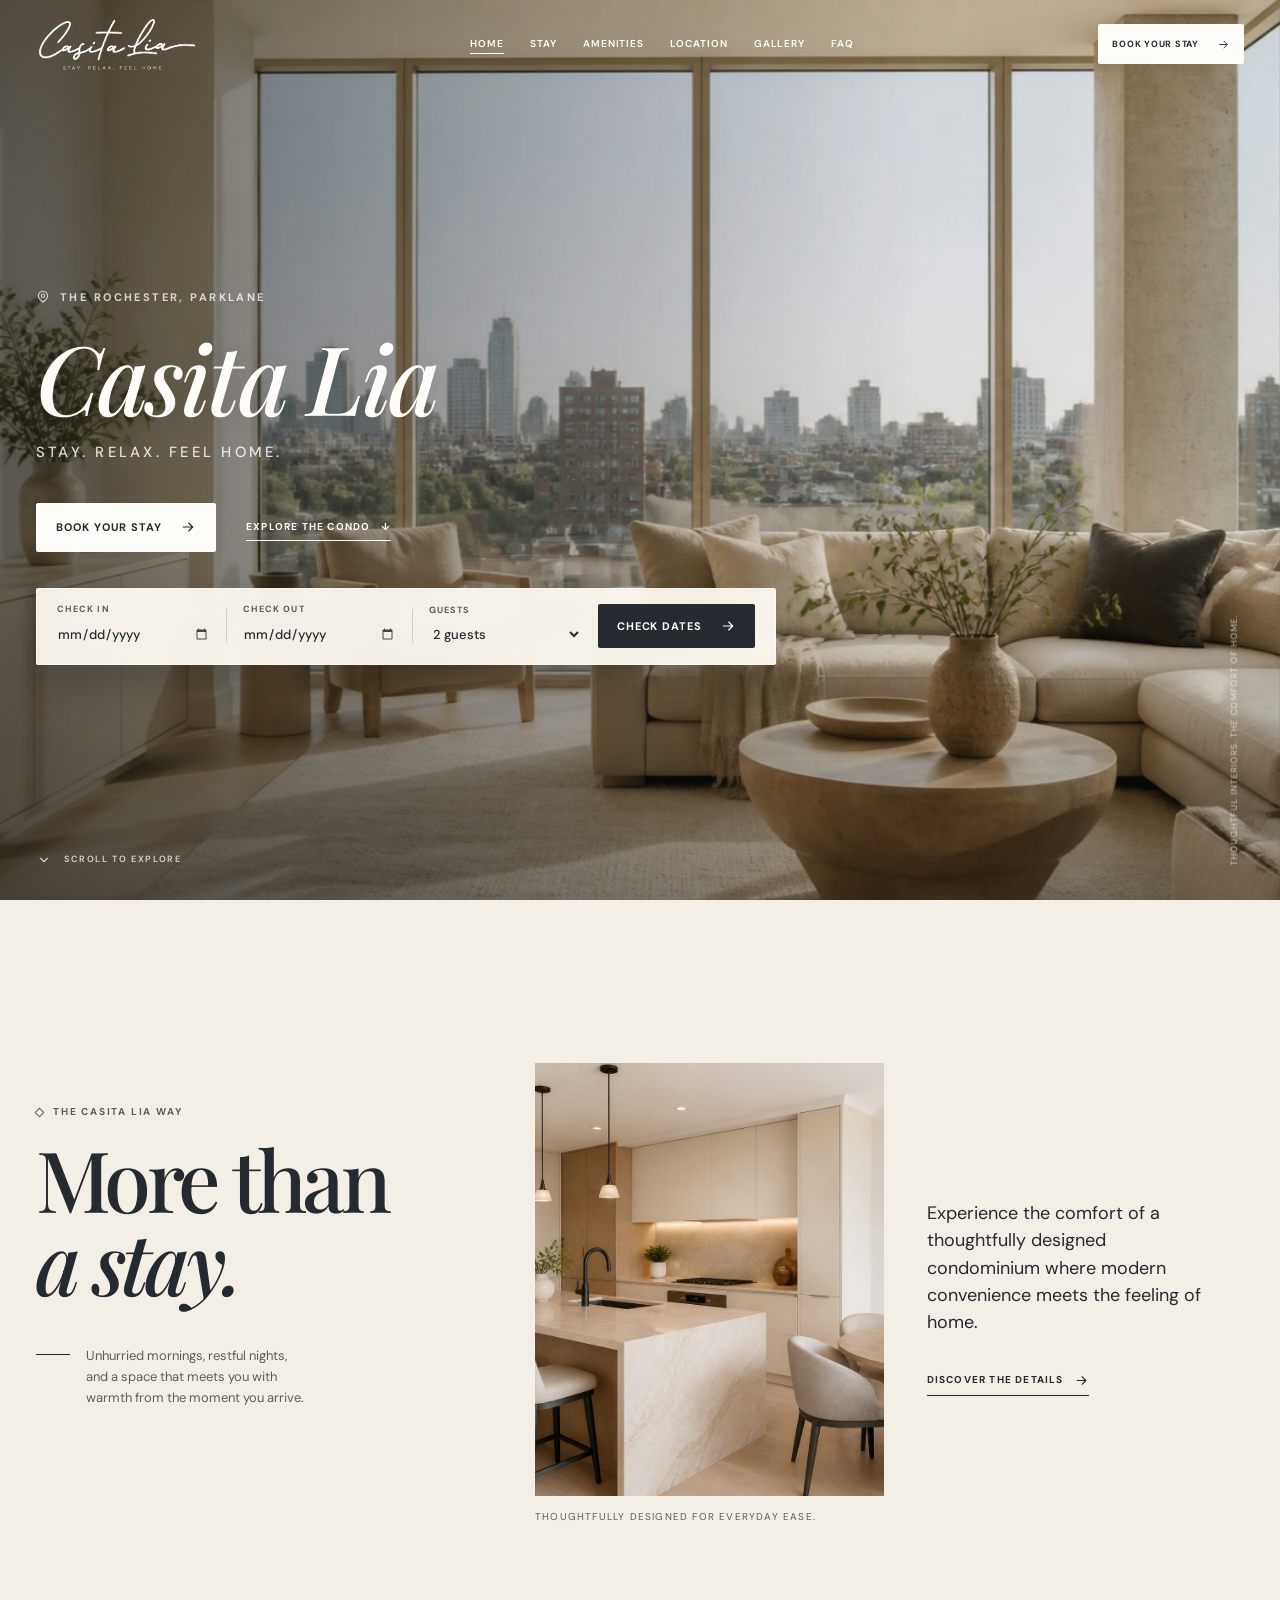
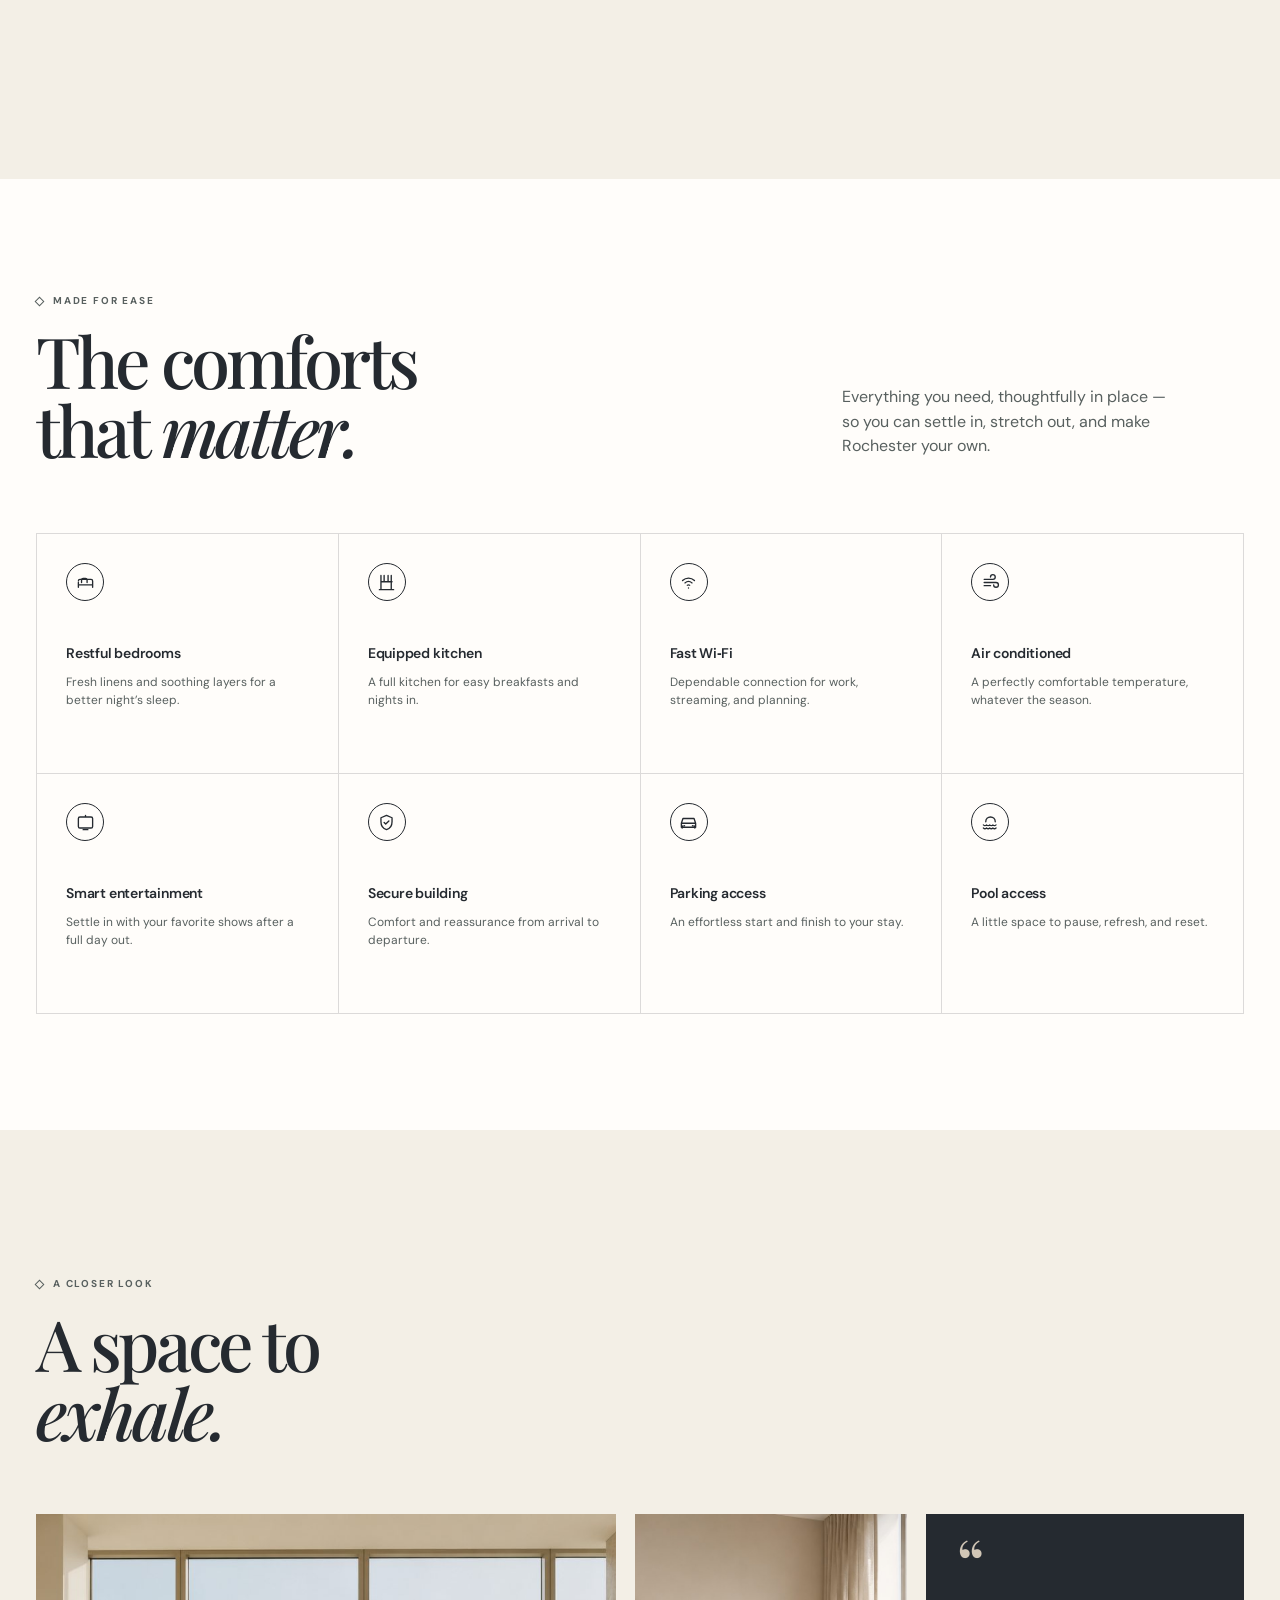
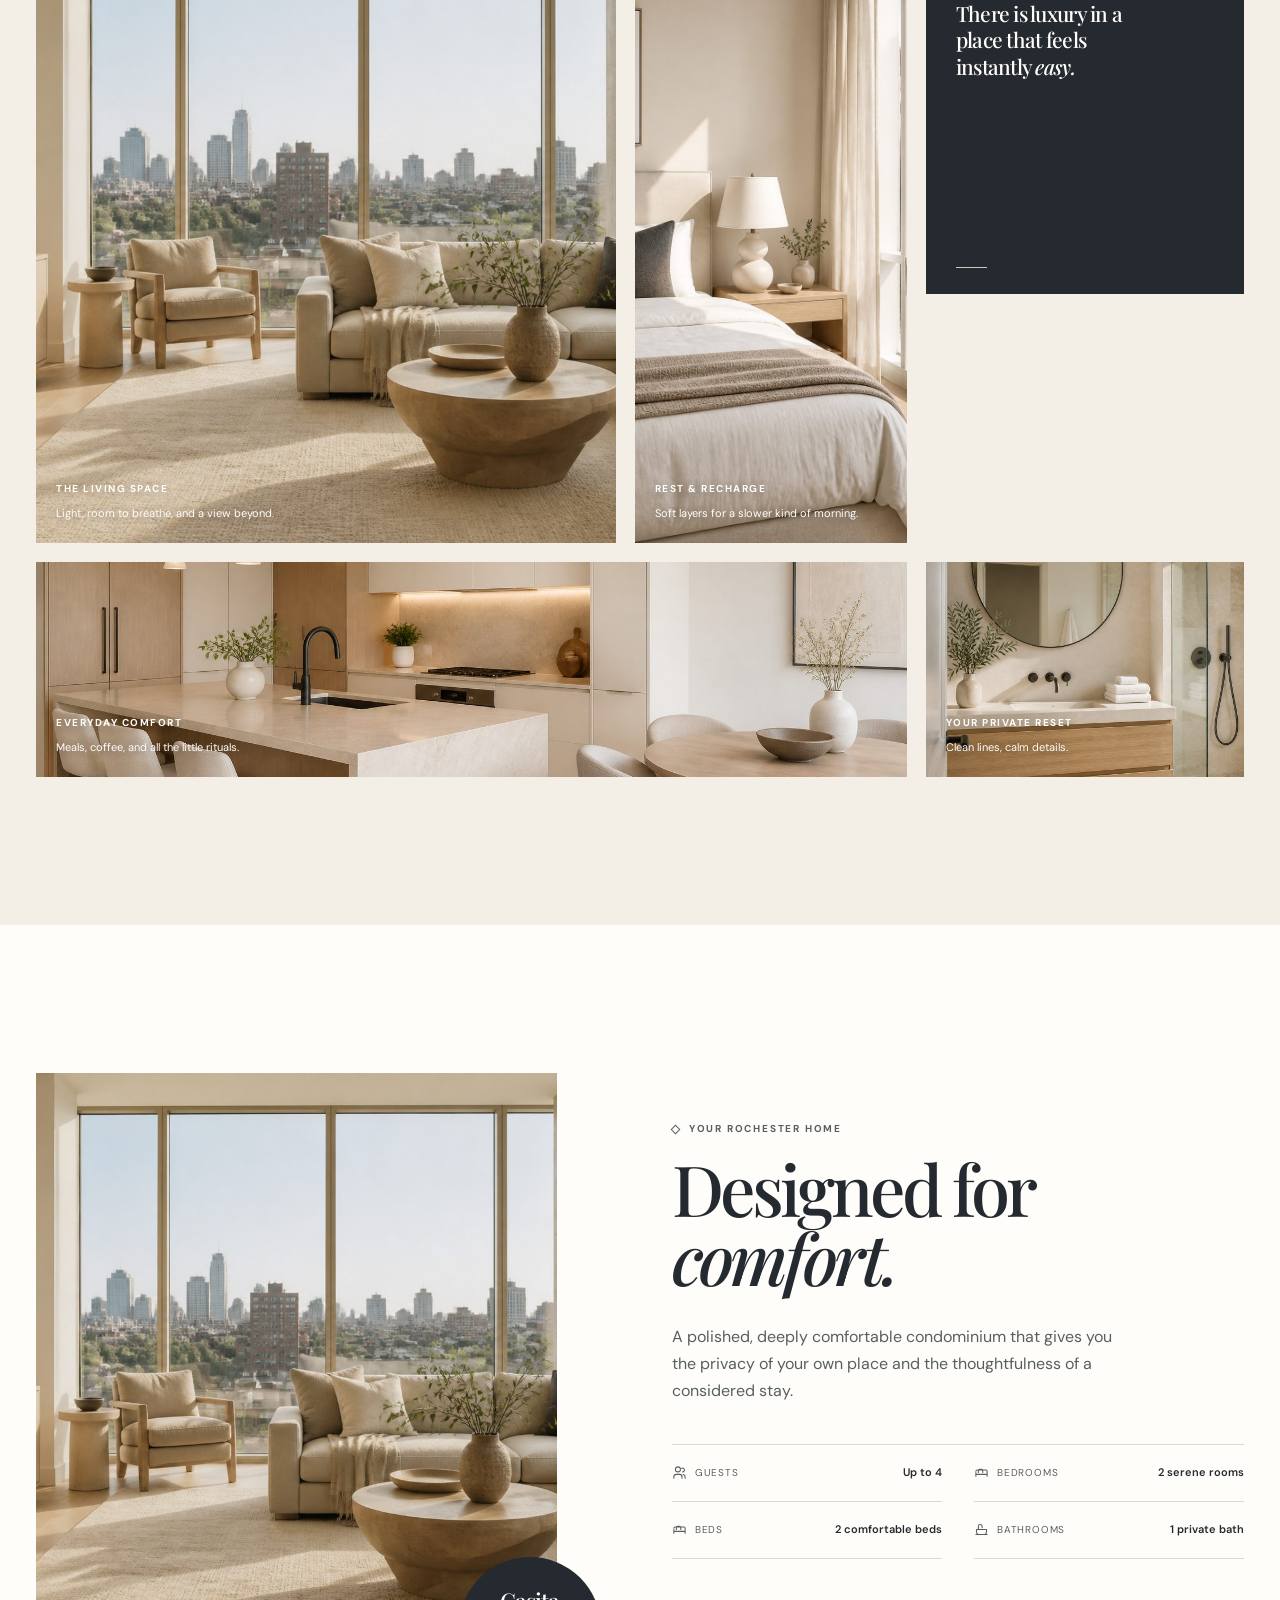
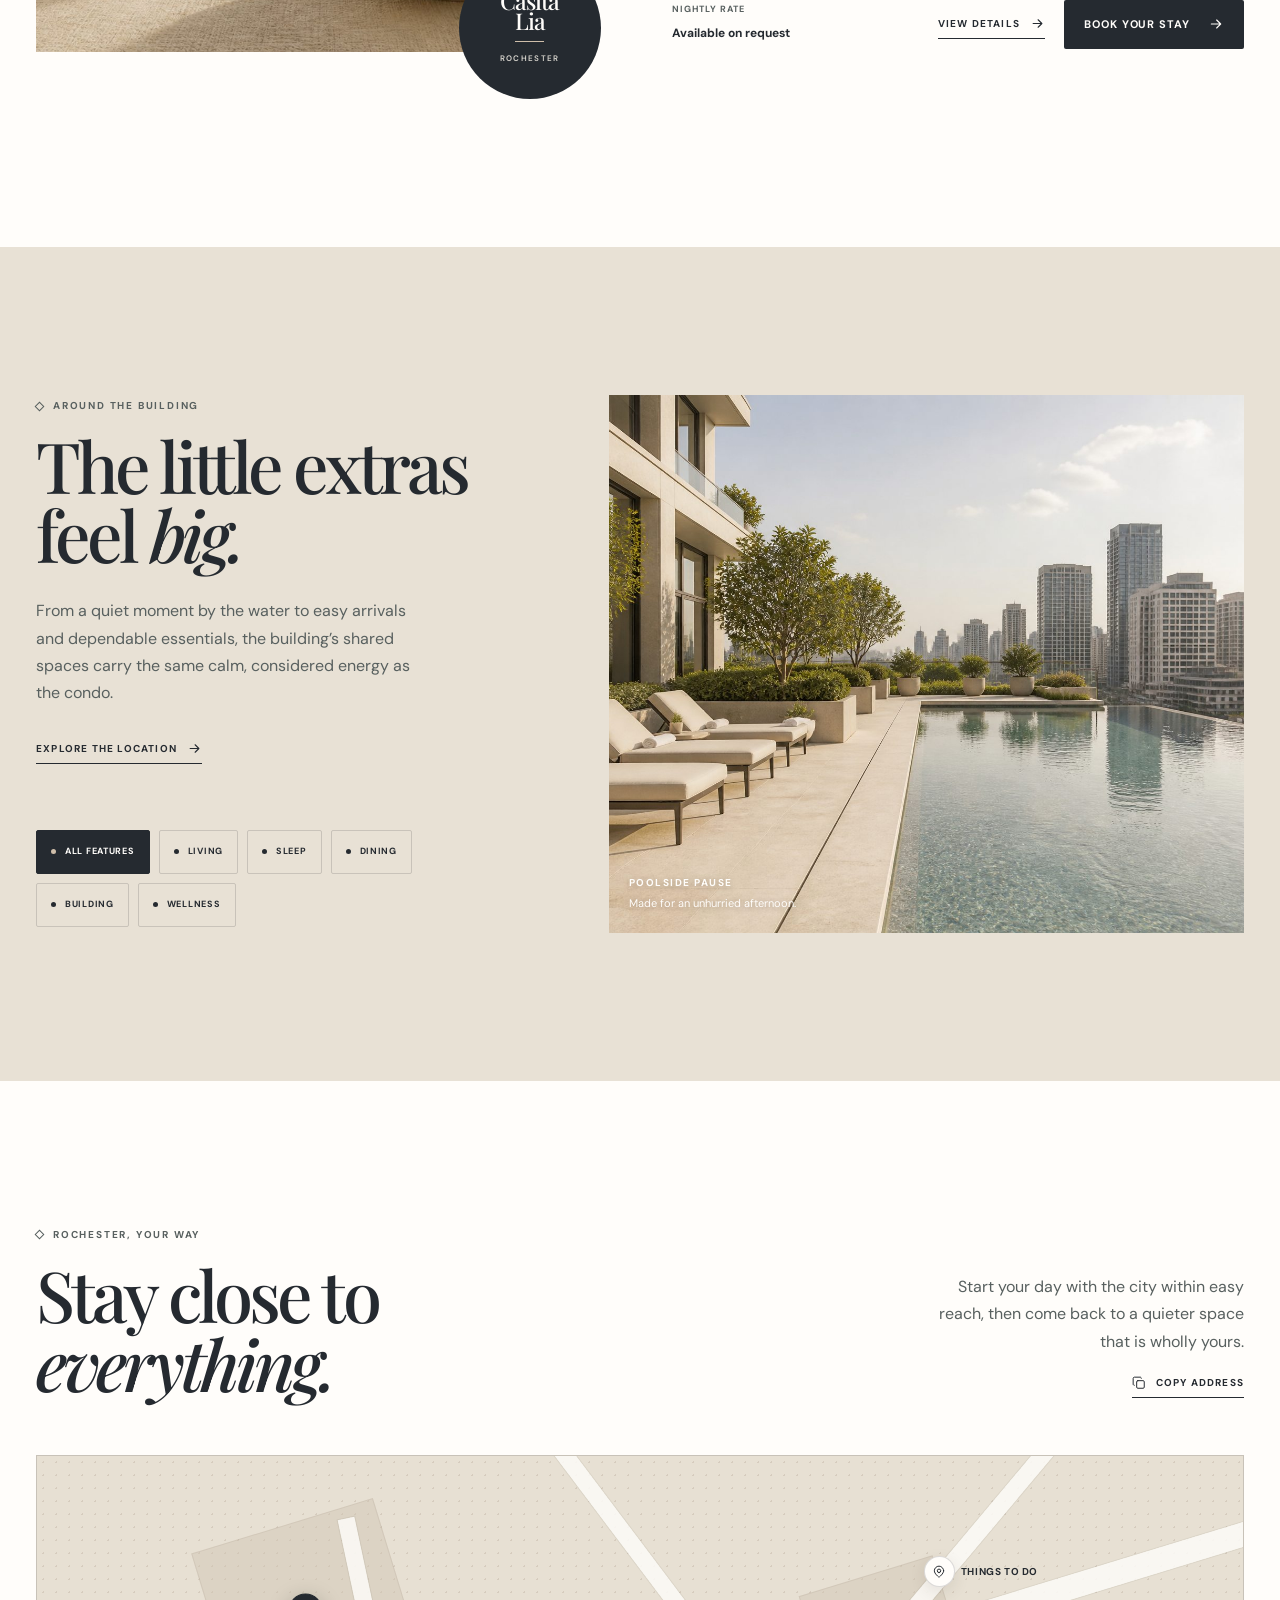
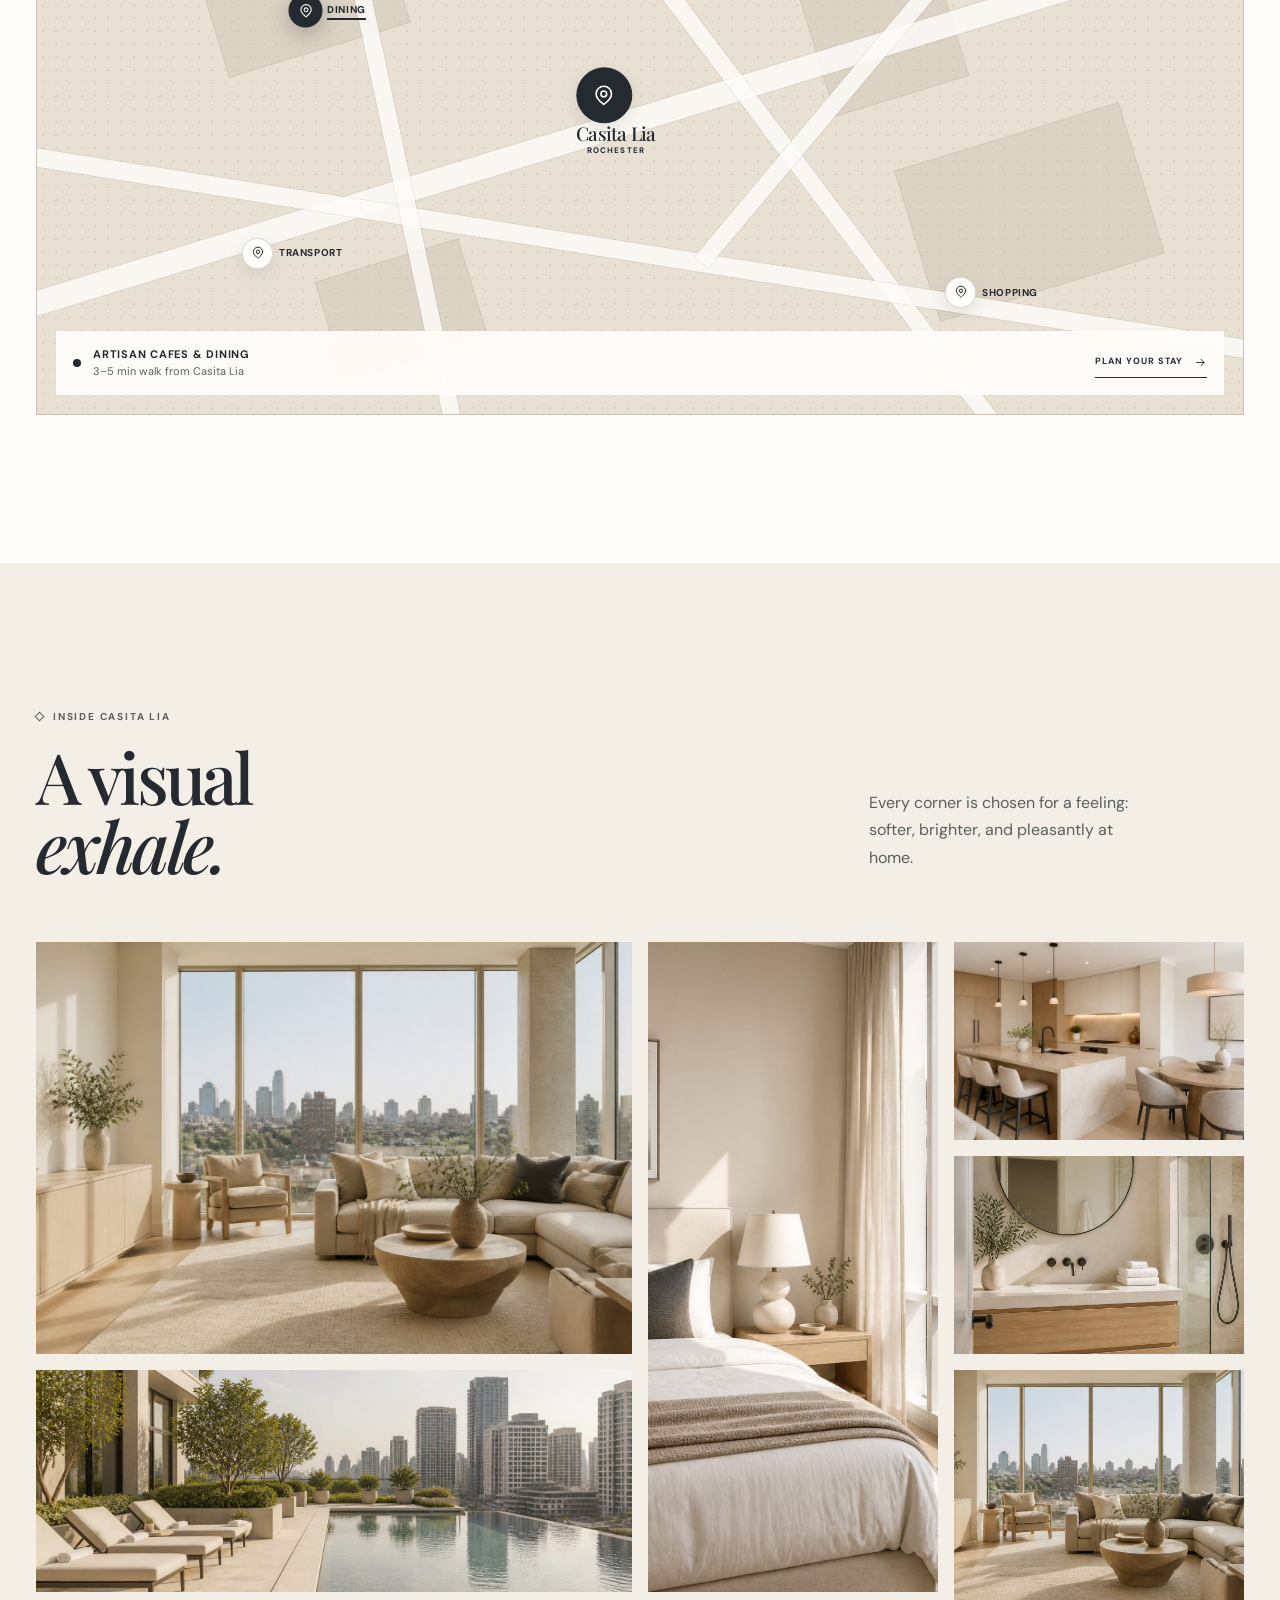
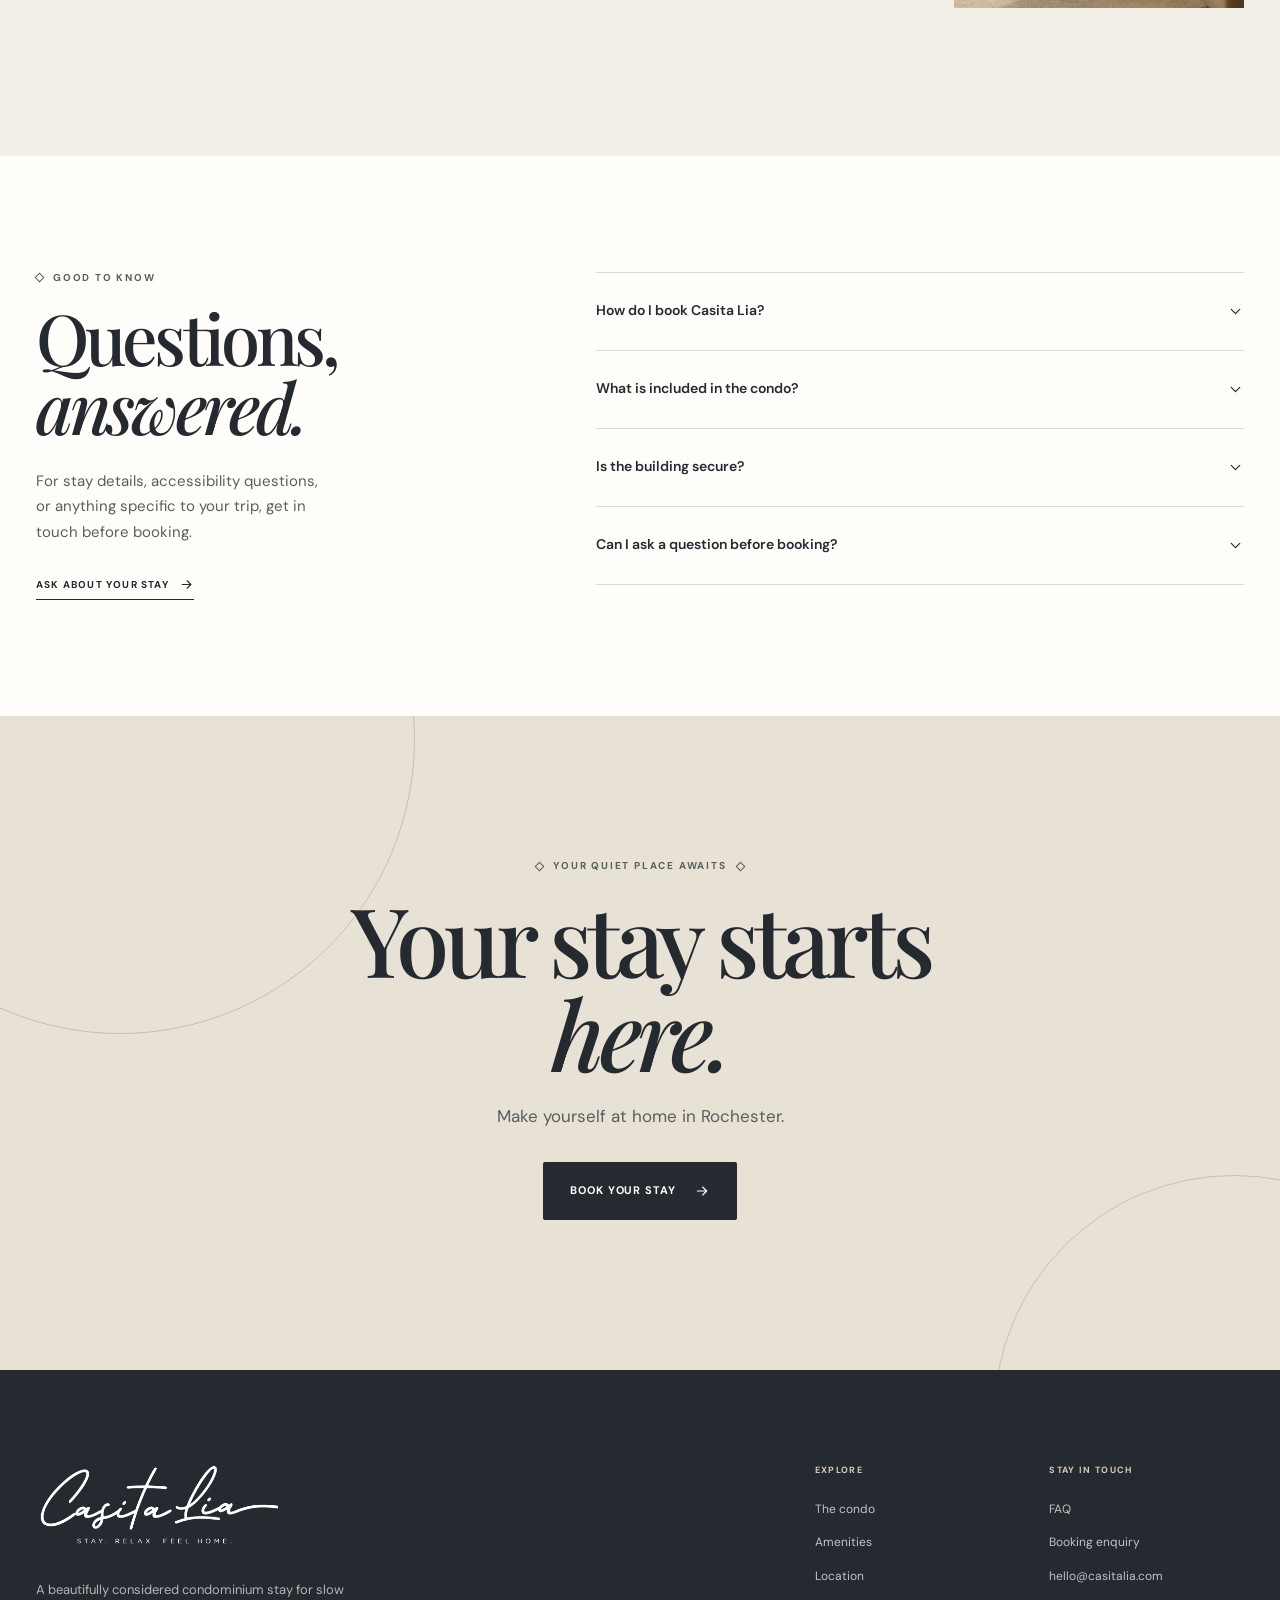
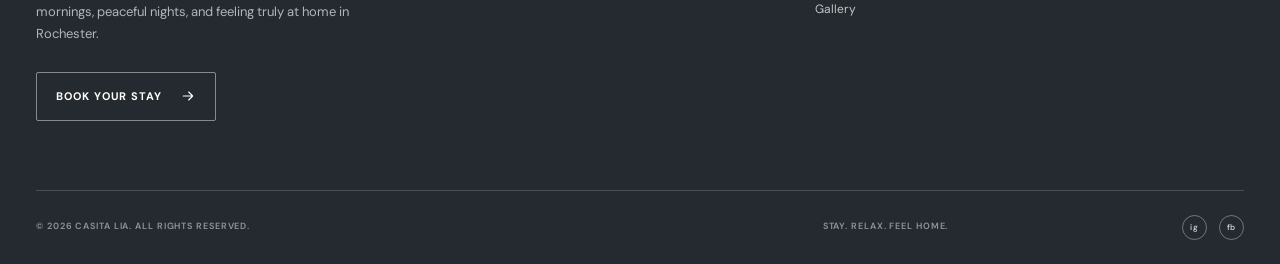
==== commit 37899e6c: "Add files via upload" ====
--- a/Casita lia/index.html
+++ b/Casita lia/index.html
@@ -37,6 +37,7 @@
       <symbol id="icon-star" viewBox="0 0 24 24"><path d="m12 3 2.8 5.7 6.2.9-4.5 4.4 1.1 6.2-5.6-3-5.6 3 1.1-6.2L3 9.6l6.2-.9L12 3Z" /></symbol>
       <symbol id="icon-check" viewBox="0 0 24 24"><path d="m5 12 4 4L19 6" /></symbol>
       <symbol id="icon-chevron" viewBox="0 0 24 24"><path d="m6 9 6 6 6-6" /></symbol>
+      <symbol id="icon-copy" viewBox="0 0 24 24"><rect width="13" height="13" x="8" y="8" rx="2" /><path d="M4 16c-1.1 0-2-.9-2-2V4c0-1.1.9-2 2-2h10c1.1 0 2 .9 2 2" /></symbol>
     </svg>
 
     <header class="site-header" id="site-header">
@@ -50,7 +51,6 @@
           <a href="#amenities">Amenities</a>
           <a href="#location">Location</a>
           <a href="#gallery">Gallery</a>
-          <a href="#reviews">Reviews</a>
           <a href="#faq">FAQ</a>
         </nav>
         <button class="button button--dark nav-book" type="button" data-open-booking>Book Your Stay <svg aria-hidden="true"><use href="#icon-arrow" /></svg></button>
@@ -58,17 +58,18 @@
           <svg aria-hidden="true"><use href="#icon-menu" /></svg>
         </button>
       </div>
-      <div class="mobile-menu" id="mobile-menu" aria-hidden="true">
-        <div class="mobile-menu__top">
-          <img class="mobile-menu__mark" src="assets/images/casita-lia-wordmark.png" alt="" />
-          <button class="mobile-menu__close" type="button" aria-label="Close menu"><svg aria-hidden="true"><use href="#icon-close" /></svg></button>
-        </div>
-        <nav aria-label="Mobile navigation">
-          <a href="#home">Home</a><a href="#stay">Stay</a><a href="#amenities">Amenities</a><a href="#location">Location</a><a href="#gallery">Gallery</a><a href="#reviews">Reviews</a><a href="#faq">FAQ</a>
-        </nav>
-        <button class="button button--dark button--full" type="button" data-open-booking>Book Your Stay <svg aria-hidden="true"><use href="#icon-arrow" /></svg></button>
+    </header>
+
+    <div class="mobile-menu" id="mobile-menu" aria-hidden="true">
+      <div class="mobile-menu__top">
+        <img class="mobile-menu__mark" src="assets/images/casita-lia-wordmark.png" alt="" />
+        <button class="mobile-menu__close" type="button" aria-label="Close menu"><svg aria-hidden="true"><use href="#icon-close" /></svg></button>
       </div>
-    </header>
+      <nav aria-label="Mobile navigation">
+        <a href="#home">Home</a><a href="#stay">Stay</a><a href="#amenities">Amenities</a><a href="#location">Location</a><a href="#gallery">Gallery</a><a href="#faq">FAQ</a>
+      </nav>
+      <button class="button button--dark button--full" type="button" data-open-booking>Book Your Stay <svg aria-hidden="true"><use href="#icon-arrow" /></svg></button>
+    </div>
 
     <main id="main-content">
       <section class="hero" id="home" aria-labelledby="hero-title">
@@ -82,6 +83,31 @@
             <button class="button button--light" type="button" data-open-booking>Book Your Stay <svg aria-hidden="true"><use href="#icon-arrow" /></svg></button>
             <a class="text-link text-link--light" href="#stay">Explore the condo <span aria-hidden="true">↓</span></a>
           </div>
+
+          <form class="hero-booking-bar" id="hero-booking-bar" aria-label="Quick availability search">
+            <div class="hero-booking-bar__field">
+              <label for="hero-check-in" class="hero-booking-bar__label">Check In</label>
+              <input type="date" id="hero-check-in" required aria-label="Check-in date" />
+            </div>
+            <div class="hero-booking-bar__divider" aria-hidden="true"></div>
+            <div class="hero-booking-bar__field">
+              <label for="hero-check-out" class="hero-booking-bar__label">Check Out</label>
+              <input type="date" id="hero-check-out" required aria-label="Check-out date" />
+            </div>
+            <div class="hero-booking-bar__divider" aria-hidden="true"></div>
+            <div class="hero-booking-bar__field">
+              <label for="hero-guests" class="hero-booking-bar__label">Guests</label>
+              <select id="hero-guests" aria-label="Number of guests">
+                <option value="1 guest">1 guest</option>
+                <option value="2 guests" selected>2 guests</option>
+                <option value="3 guests">3 guests</option>
+                <option value="4 guests">4 guests</option>
+              </select>
+            </div>
+            <button class="button button--light hero-booking-bar__submit" type="submit">
+              Check Dates <svg aria-hidden="true"><use href="#icon-arrow" /></svg>
+            </button>
+          </form>
         </div>
         <a class="hero__scroll" href="#introduction"><span class="hero__scroll-icon" aria-hidden="true"><svg><use href="#icon-chevron" /></svg></span> Scroll to explore</a>
         <div class="hero__caption">Thoughtful interiors. The comfort of home.</div>
@@ -96,15 +122,6 @@
           </div>
           <figure class="intro__image image-reveal reveal reveal--delay"><img src="assets/images/casita-lia-kitchen.jpg" alt="Warm, open kitchen and dining area in the condominium" loading="lazy" /><figcaption>Thoughtfully designed for everyday ease.</figcaption></figure>
           <div class="intro__body reveal reveal--delay-2"><p class="intro__copy">Experience the comfort of a thoughtfully designed condominium where modern convenience meets the feeling of home.</p><a class="text-link" href="#gallery">Discover the details <svg aria-hidden="true"><use href="#icon-arrow" /></svg></a></div>
-        </div>
-      </section>
-
-      <section class="assurances" aria-label="Condominium overview">
-        <div class="container assurances__grid">
-          <div><strong>01</strong><span>Private condominium</span></div>
-          <div><strong>04</strong><span>Guests welcome</span></div>
-          <div><strong>01</strong><span>Peaceful home base</span></div>
-          <div><strong>24/7</strong><span>Secure building access</span></div>
         </div>
       </section>
 
@@ -157,17 +174,47 @@
         <div class="container amenities__grid">
           <div class="amenities__content reveal"><p class="eyebrow"><span></span> Around the building</p><h2 id="amenities-title">The little extras<br />feel <em>big.</em></h2><p>From a quiet moment by the water to easy arrivals and dependable essentials, the building’s shared spaces carry the same calm, considered energy as the condo.</p><a class="text-link" href="#location">Explore the location <svg aria-hidden="true"><use href="#icon-arrow" /></svg></a></div>
           <figure class="amenities__image image-reveal reveal reveal--delay"><img src="assets/images/casita-lia-pool.jpg" alt="Tranquil condominium pool and lounge terrace" loading="lazy" /><figcaption><span>Poolside pause</span><small>Made for an unhurried afternoon.</small></figcaption></figure>
-          <div class="amenity-tags reveal reveal--delay-2"><span><i></i> Living</span><span><i></i> Sleep</span><span><i></i> Dining</span><span><i></i> Entertainment</span><span><i></i> Building</span><span><i></i> Convenience</span></div>
+          <div class="amenity-tags reveal reveal--delay-2" role="tablist" aria-label="Amenity categories">
+            <button type="button" class="amenity-tag is-active" data-amenity-filter="all"><i></i> All Features</button>
+            <button type="button" class="amenity-tag" data-amenity-filter="living"><i></i> Living</button>
+            <button type="button" class="amenity-tag" data-amenity-filter="sleep"><i></i> Sleep</button>
+            <button type="button" class="amenity-tag" data-amenity-filter="kitchen"><i></i> Dining</button>
+            <button type="button" class="amenity-tag" data-amenity-filter="building"><i></i> Building</button>
+            <button type="button" class="amenity-tag" data-amenity-filter="wellness"><i></i> Wellness</button>
+          </div>
         </div>
       </section>
 
       <section class="location section" id="location" aria-labelledby="location-title">
-        <div class="container location__top reveal"><div><p class="eyebrow"><span></span> Rochester, your way</p><h2 id="location-title">Stay close to<br /><em>everything.</em></h2></div><p>Start your day with the city within easy reach, then come back to a quieter space that is wholly yours.</p></div>
+        <div class="container location__top reveal">
+          <div>
+            <p class="eyebrow"><span></span> Rochester, your way</p>
+            <h2 id="location-title">Stay close to<br /><em>everything.</em></h2>
+          </div>
+          <div class="location__top-actions">
+            <p>Start your day with the city within easy reach, then come back to a quieter space that is wholly yours.</p>
+            <button type="button" class="text-link copy-address-btn" id="copy-address-btn" data-address="The Rochester, Parklane, Rochester" aria-label="Copy condominium address to clipboard">
+              <svg aria-hidden="true"><use href="#icon-copy" /></svg> <span>Copy Address</span>
+            </button>
+          </div>
+        </div>
         <div class="container location-map reveal reveal--delay" role="group" aria-label="Location guide for Casita Lia in Rochester, showing nearby dining, shopping, transport, and things to do.">
           <div class="map-street map-street--a"></div><div class="map-street map-street--b"></div><div class="map-street map-street--c"></div><div class="map-street map-street--d"></div><div class="map-street map-street--e"></div><div class="map-block map-block--a"></div><div class="map-block map-block--b"></div><div class="map-block map-block--c"></div><div class="map-block map-block--d"></div>
           <div class="map-place map-place--home"><span class="map-pin map-pin--home"><svg aria-hidden="true"><use href="#icon-pin" /></svg></span><strong>Casita Lia</strong><small>Rochester</small></div>
-          <div class="map-place map-place--one"><span class="map-pin"><svg aria-hidden="true"><use href="#icon-pin" /></svg></span><span>Dining</span></div><div class="map-place map-place--two"><span class="map-pin"><svg aria-hidden="true"><use href="#icon-pin" /></svg></span><span>Shopping</span></div><div class="map-place map-place--three"><span class="map-pin"><svg aria-hidden="true"><use href="#icon-pin" /></svg></span><span>Transport</span></div><div class="map-place map-place--four"><span class="map-pin"><svg aria-hidden="true"><use href="#icon-pin" /></svg></span><span>Things to do</span></div>
-          <div class="location-map__legend"><span><i></i> A calm, central home base</span><button type="button" data-open-booking>Plan your stay <svg aria-hidden="true"><use href="#icon-arrow" /></svg></button></div>
+          <button type="button" class="map-place map-place--one map-spot-btn is-active" data-spot-title="Artisan Cafes &amp; Dining" data-spot-dist="3–5 min walk" aria-label="Dining: 3-5 min walk"><span class="map-pin"><svg aria-hidden="true"><use href="#icon-pin" /></svg></span><span>Dining</span></button>
+          <button type="button" class="map-place map-place--two map-spot-btn" data-spot-title="Boutiques &amp; Parklane Market" data-spot-dist="7 min walk" aria-label="Shopping: 7 min walk"><span class="map-pin"><svg aria-hidden="true"><use href="#icon-pin" /></svg></span><span>Shopping</span></button>
+          <button type="button" class="map-place map-place--three map-spot-btn" data-spot-title="Rochester Parklane Station" data-spot-dist="4 min walk" aria-label="Transport: 4 min walk"><span class="map-pin"><svg aria-hidden="true"><use href="#icon-pin" /></svg></span><span>Transport</span></button>
+          <button type="button" class="map-place map-place--four map-spot-btn" data-spot-title="Riverfront Park &amp; Culture" data-spot-dist="6 min walk" aria-label="Things to do: 6 min walk"><span class="map-pin"><svg aria-hidden="true"><use href="#icon-pin" /></svg></span><span>Things to do</span></button>
+          <div class="location-map__legend">
+            <div class="location-map__spot-card" id="location-spot-card">
+              <i></i>
+              <div>
+                <strong id="location-spot-title">Artisan Cafes &amp; Dining</strong>
+                <span id="location-spot-dist">3–5 min walk from Casita Lia</span>
+              </div>
+            </div>
+            <button type="button" data-open-booking>Plan your stay <svg aria-hidden="true"><use href="#icon-arrow" /></svg></button>
+          </div>
         </div>
       </section>
 
@@ -183,17 +230,6 @@
         </div>
       </section>
 
-      <section class="reviews section" id="reviews" aria-labelledby="reviews-title">
-        <div class="container reviews__top reveal"><div><p class="eyebrow"><span></span> Guest notes</p><h2 id="reviews-title">What our guests<br /><em>say.</em></h2></div><div class="review-controls"><button class="round-button" type="button" data-review-prev aria-label="Previous review"><svg aria-hidden="true"><use href="#icon-arrow" /></svg></button><button class="round-button round-button--next" type="button" data-review-next aria-label="Next review"><svg aria-hidden="true"><use href="#icon-arrow" /></svg></button></div></div>
-        <p class="sr-only" id="review-status" aria-live="polite" aria-atomic="true"></p>
-        <div class="container review-window reveal reveal--delay"><div class="review-track">
-          <article class="review-card"><div class="review-card__stars" aria-label="5 out of 5 stars"><svg aria-hidden="true"><use href="#icon-star" /></svg><svg aria-hidden="true"><use href="#icon-star" /></svg><svg aria-hidden="true"><use href="#icon-star" /></svg><svg aria-hidden="true"><use href="#icon-star" /></svg><svg aria-hidden="true"><use href="#icon-star" /></svg></div><blockquote>“It was the rare stay that felt polished and completely easy at the same time. The space was exceptionally clean, peaceful, and beautiful.”</blockquote><footer><strong>Maya R.</strong><span>Weekend stay</span></footer></article>
-          <article class="review-card"><div class="review-card__stars" aria-label="5 out of 5 stars"><svg aria-hidden="true"><use href="#icon-star" /></svg><svg aria-hidden="true"><use href="#icon-star" /></svg><svg aria-hidden="true"><use href="#icon-star" /></svg><svg aria-hidden="true"><use href="#icon-star" /></svg><svg aria-hidden="true"><use href="#icon-star" /></svg></div><blockquote>“The light, the linens, the thoughtful kitchen — it all made a work trip feel much more restorative. I would stay here again in a heartbeat.”</blockquote><footer><strong>Jordan L.</strong><span>Five-night stay</span></footer></article>
-          <article class="review-card"><div class="review-card__stars" aria-label="5 out of 5 stars"><svg aria-hidden="true"><use href="#icon-star" /></svg><svg aria-hidden="true"><use href="#icon-star" /></svg><svg aria-hidden="true"><use href="#icon-star" /></svg><svg aria-hidden="true"><use href="#icon-star" /></svg><svg aria-hidden="true"><use href="#icon-star" /></svg></div><blockquote>“Casita Lia has such a grounded, welcoming feel. We loved having a serene place to come back to after exploring Rochester.”</blockquote><footer><strong>Elena &amp; Sam</strong><span>Two-night stay</span></footer></article>
-        </div></div>
-        <div class="container review-pagination" aria-hidden="true"><span class="is-active"></span><span></span><span></span></div>
-      </section>
-
       <section class="faq section section--tight" id="faq" aria-labelledby="faq-title">
         <div class="container faq__grid"><div class="faq__intro reveal"><p class="eyebrow"><span></span> Good to know</p><h2 id="faq-title">Questions,<br /><em>answered.</em></h2><p>For stay details, accessibility questions, or anything specific to your trip, get in touch before booking.</p><button class="text-link" type="button" data-open-booking>Ask about your stay <svg aria-hidden="true"><use href="#icon-arrow" /></svg></button></div>
           <div class="faq__list reveal reveal--delay"><details><summary>How do I book Casita Lia?<svg aria-hidden="true"><use href="#icon-chevron" /></svg></summary><p>Use “Book Your Stay” to share your preferred dates and party size. We’ll confirm the details and next steps with you directly.</p></details><details><summary>What is included in the condo?<svg aria-hidden="true"><use href="#icon-chevron" /></svg></summary><p>Your stay includes a full kitchen, Wi‑Fi, air conditioning, smart entertainment, bedroom linens, and building amenities as available for your dates.</p></details><details><summary>Is the building secure?<svg aria-hidden="true"><use href="#icon-chevron" /></svg></summary><p>Yes. Casita Lia is located within a secure condominium building, designed to make arrivals and everyday comings-and-goings feel easy.</p></details><details><summary>Can I ask a question before booking?<svg aria-hidden="true"><use href="#icon-chevron" /></svg></summary><p>Of course. Open the booking form with your question and preferred dates, and we will respond with the information you need.</p></details></div>
@@ -209,16 +245,51 @@
     <footer class="footer">
       <div class="container footer__main">
         <div class="footer__brand"><img src="assets/images/casita-lia-wordmark.png" alt="Casita Lia — Stay. Relax. Feel Home." /><p>A beautifully considered condominium stay for slow mornings, peaceful nights, and feeling truly at home in Rochester.</p><button class="button button--footer" type="button" data-open-booking>Book Your Stay <svg aria-hidden="true"><use href="#icon-arrow" /></svg></button></div>
-        <div class="footer__nav"><div><h3>Explore</h3><a href="#stay">The condo</a><a href="#amenities">Amenities</a><a href="#location">Location</a><a href="#gallery">Gallery</a></div><div><h3>Stay in touch</h3><a href="#reviews">Guest notes</a><a href="#faq">FAQ</a><button type="button" data-open-booking>Booking enquiry</button><a href="mailto:hello@casitalia.com">hello@casitalia.com</a></div></div>
+        <div class="footer__nav"><div><h3>Explore</h3><a href="#stay">The condo</a><a href="#amenities">Amenities</a><a href="#location">Location</a><a href="#gallery">Gallery</a></div><div><h3>Stay in touch</h3><a href="#faq">FAQ</a><button type="button" data-open-booking>Booking enquiry</button><a href="mailto:hello@casitalia.com">hello@casitalia.com</a></div></div>
       </div>
       <div class="container footer__bottom"><span>© <span id="current-year"></span> Casita Lia. All rights reserved.</span><span>Stay. Relax. Feel Home.</span><div class="footer__social"><a href="https://www.instagram.com/" target="_blank" rel="noreferrer" aria-label="Instagram (opens Instagram in a new tab)">ig</a><a href="https://www.facebook.com/" target="_blank" rel="noreferrer" aria-label="Facebook (opens Facebook in a new tab)">fb</a></div></div>
     </footer>
+
+    <!-- Sticky micro-bar for effortless booking access -->
+    <aside class="sticky-book-bar" id="sticky-book-bar" aria-label="Quick booking bar">
+      <div class="container sticky-book-bar__inner">
+        <div class="sticky-book-bar__info">
+          <span class="sticky-book-bar__badge">Casita Lia</span>
+          <span class="sticky-book-bar__text">Rochester, Parklane • 2 Bedrooms • Up to 4 Guests</span>
+        </div>
+        <div class="sticky-book-bar__actions">
+          <button class="button button--dark sticky-book-bar__button" type="button" data-open-booking>
+            Book Your Stay <svg aria-hidden="true"><use href="#icon-arrow" /></svg>
+          </button>
+        </div>
+      </div>
+    </aside>
+
+    <!-- Back to top button -->
+    <button class="back-to-top" id="back-to-top" type="button" aria-label="Scroll back to top">
+      <svg aria-hidden="true"><use href="#icon-chevron" /></svg>
+    </button>
+
+    <!-- Non-intrusive Toast Notice -->
+    <div class="toast-notice" id="toast-notice" role="status" aria-live="polite"></div>
 
     <dialog class="booking-dialog" id="booking-dialog" aria-labelledby="booking-dialog-title">
       <div class="booking-dialog__top"><div><p class="eyebrow"><span></span> Casita Lia</p><h2 id="booking-dialog-title">Plan your <em>stay.</em></h2></div><button class="dialog-close" type="button" aria-label="Close booking form"><svg aria-hidden="true"><use href="#icon-close" /></svg></button></div>
       <p class="booking-dialog__intro">Share your ideal dates and we’ll be in touch with availability and the next steps.</p>
       <form class="booking-form" id="booking-form">
-        <label>Your name<input required name="name" autocomplete="name" placeholder="Your name" /></label><label>Email address<input required type="email" name="email" autocomplete="email" placeholder="you@example.com" /></label><div class="booking-form__dates"><label>Check in<input type="date" name="check-in" /></label><label>Check out<input type="date" name="check-out" /></label></div><label>Guests<select name="guests"><option>1 guest</option><option>2 guests</option><option>3 guests</option><option>4 guests</option></select></label><label>Anything we should know?<textarea name="note" rows="3" placeholder="A question, occasion, or special request…"></textarea></label><button class="button button--dark button--full" type="submit">Send enquiry <svg aria-hidden="true"><use href="#icon-arrow" /></svg></button>
+        <label>Your name<input required name="name" id="booking-name" autocomplete="name" placeholder="Your name" /></label>
+        <label>Email address<input required type="email" name="email" id="booking-email" autocomplete="email" placeholder="you@example.com" /></label>
+        <div class="booking-form__dates">
+          <label>Check in<input type="date" name="check-in" id="booking-check-in" required /></label>
+          <label>Check out<input type="date" name="check-out" id="booking-check-out" required /></label>
+        </div>
+        <div class="booking-stay-duration" id="booking-stay-duration" hidden>
+          <span class="booking-stay-duration__badge" id="booking-stay-badge"></span>
+          <span class="booking-stay-duration__note">Current to future dates only</span>
+        </div>
+        <label>Guests<select name="guests" id="booking-guests"><option value="1 guest">1 guest</option><option value="2 guests" selected>2 guests</option><option value="3 guests">3 guests</option><option value="4 guests">4 guests</option></select></label>
+        <label>Anything we should know?<textarea name="note" id="booking-note" rows="3" placeholder="A question, occasion, or special request…"></textarea></label>
+        <button class="button button--dark button--full" type="submit">Send enquiry <svg aria-hidden="true"><use href="#icon-arrow" /></svg></button>
       </form>
       <div class="booking-success" hidden><span class="booking-success__icon"><svg aria-hidden="true"><use href="#icon-check" /></svg></span><h3>Thank you.</h3><p>Your email draft is ready. Send it when it opens, and we’ll be in touch with the details for your stay.</p><button class="text-link" type="button" data-close-booking>Return to Casita Lia <svg aria-hidden="true"><use href="#icon-arrow" /></svg></button></div>
     </dialog>
--- a/Casita lia/styles.css
+++ b/Casita lia/styles.css
@@ -16,7 +16,7 @@
 * { box-sizing: border-box; }
 html { scroll-behavior: smooth; }
 body { margin: 0; overflow-x: hidden; color: var(--ink); background: var(--ivory); font: 16px/1.55 var(--sans); }
-body.menu-open, body.dialog-open { overflow: hidden; }
+html.menu-open, body.menu-open, body.dialog-open { overflow: hidden; }
 button, input, select, textarea { font: inherit; }
 button { cursor: pointer; }
 img { display: block; max-width: 100%; }
@@ -77,14 +77,15 @@
 .nav-book svg { width: 13px; height: 13px; }
 .menu-toggle { width: 46px; height: 46px; display: none; align-items: center; justify-content: center; padding: 0; color: inherit; border: 0; background: transparent; }
 .menu-toggle svg { width: 23px; height: 23px; }
-.mobile-menu { position: fixed; z-index: 60; inset: 0; display: flex; visibility: hidden; flex-direction: column; padding: 23px max(25px, calc((100vw - 600px)/2)); color: var(--ink); background: var(--ivory); opacity: 0; transform: translateX(25px); transition: visibility .1s linear .4s, opacity .4s var(--ease), transform .4s var(--ease); }
+.mobile-menu { position: fixed; z-index: 100; inset: 0; width: 100%; height: 100%; height: 100dvh; min-height: 100vh; display: flex; visibility: hidden; flex-direction: column; padding: 23px max(25px, calc((100vw - 600px)/2)); color: var(--ink); background: var(--ivory); opacity: 0; transform: translateX(25px); transition: visibility .1s linear .4s, opacity .4s var(--ease), transform .4s var(--ease); overflow-y: auto; -webkit-overflow-scrolling: touch; }
 .mobile-menu.is-open { visibility: visible; opacity: 1; transform: translateX(0); transition-delay: 0s; }
-.mobile-menu__top { display: flex; align-items: center; justify-content: space-between; }
+.mobile-menu__top { display: flex; align-items: center; justify-content: space-between; flex-shrink: 0; }
 .mobile-menu__mark { width: 137px; }
-.mobile-menu__close { width: 46px; height: 46px; display: grid; place-items: center; padding: 0; color: var(--ink); border: 1px solid var(--line); border-radius: 50%; background: transparent; }
+.mobile-menu__close { width: 46px; height: 46px; display: grid; place-items: center; padding: 0; color: var(--ink); border: 1px solid var(--line); border-radius: 50%; background: transparent; flex-shrink: 0; }
 .mobile-menu__close svg { width: 19px; height: 19px; }
-.mobile-menu nav { display: grid; gap: 5px; margin: auto 0; }
+.mobile-menu nav { display: grid; gap: 5px; margin: auto 0; padding: 20px 0; }
 .mobile-menu nav a { padding: 10px 0; font-family: var(--serif); font-size: clamp(42px, 11vw, 58px); letter-spacing: -.055em; line-height: 1.04; }
+.mobile-menu > .button { flex-shrink: 0; }
 
 /* Hero */
 .hero { position: relative; isolation: isolate; min-height: 680px; height: 100svh; overflow: hidden; color: var(--paper); background: #6d6a62; }
@@ -93,10 +94,10 @@
 .hero__media img { width: 100%; height: calc(100% + 120px); max-width: none; object-fit: cover; object-position: center; animation: hero-zoom 2.2s 150ms var(--ease) both; }
 .hero__veil { z-index: 1; background: linear-gradient(90deg, rgba(18,20,19,.61) 0%, rgba(18,20,19,.33) 35%, rgba(18,20,19,.04) 72%), linear-gradient(0deg, rgba(15,16,16,.33), transparent 33%); }
 .hero__content { position: relative; z-index: 2; display: flex; height: 100%; flex-direction: column; align-items: flex-start; justify-content: center; padding: 137px 0 82px; transform: translateY(calc(var(--scroll-y, 0) * .05)); will-change: transform; }
-.hero .eyebrow { color: rgba(255,255,255,.82); }
+.hero .eyebrow { margin-bottom: 26px; color: rgba(255,255,255,.76); font-size: 11px; letter-spacing: .22em; }
 .hero__address svg { width: 14px; height: 14px; stroke-width: 1.8; }
-.hero__title { max-width: 790px; margin: 0 0 12px; font-family: var(--sans); font-size: clamp(58px, 8.1vw, 124px); font-weight: 600; letter-spacing: -.045em; line-height: .93; text-shadow: 0 3px 20px rgba(0,0,0,.14); }
-.hero__tagline { max-width: 460px; margin: 0 0 36px; color: rgba(255,255,255,.9); font-size: clamp(18px, 1.65vw, 24px); font-weight: 600; letter-spacing: .015em; line-height: 1.35; }
+.hero__title { max-width: 790px; margin: 0 0 18px; font-family: var(--serif); font-size: clamp(54px, 7.5vw, 112px); font-weight: 500; font-style: italic; letter-spacing: -.03em; line-height: .96; text-shadow: 0 3px 24px rgba(0,0,0,.12); }
+.hero__tagline { max-width: 460px; margin: 0 0 40px; color: rgba(255,255,255,.82); font-family: var(--sans); font-size: clamp(13px, 1.15vw, 16px); font-weight: 500; letter-spacing: .22em; line-height: 1.5; text-transform: uppercase; }
 .hero__actions { display: flex; align-items: center; gap: 30px; }
 .hero__scroll { position: absolute; z-index: 3; bottom: 33px; left: calc((100% - var(--container))/2); display: flex; align-items: center; gap: 13px; color: rgba(255,255,255,.76); font-size: 9px; font-weight: 600; letter-spacing: .18em; text-transform: uppercase; }
 .hero__scroll-icon { width: 15px; height: 15px; display: grid; place-items: center; animation: scroll-cue 1.8s var(--ease) infinite; }
@@ -115,12 +116,71 @@
 .intro__image figcaption { margin-top: 13px; color: var(--ink-soft); font-size: 10px; letter-spacing: .12em; text-transform: uppercase; }
 .intro__body { align-self: center; padding-top: 8px; }
 .intro__copy { max-width: 292px; margin-bottom: 29px; font-size: 18px; line-height: 1.52; }
-.assurances { border-top: 1px solid var(--line); border-bottom: 1px solid var(--line); background: var(--ivory-deep); }
-.assurances__grid { display: grid; grid-template-columns: repeat(4, 1fr); }
-.assurances__grid > div { min-height: 126px; display: flex; align-items: center; gap: 17px; padding: 20px clamp(15px, 2vw, 33px); border-right: 1px solid var(--line); }
-.assurances__grid > div:first-child { border-left: 1px solid var(--line); }
-.assurances strong { font-family: var(--serif); font-size: 34px; font-weight: 500; letter-spacing: -.04em; }
-.assurances span { color: var(--ink-soft); font-size: 10px; font-weight: 600; letter-spacing: .08em; line-height: 1.4; text-transform: uppercase; }
+/* Hero booking bar */
+.hero-booking-bar {
+  display: flex;
+  align-items: center;
+  gap: 16px;
+  margin-top: 36px;
+  padding: 14px 20px;
+  background: rgba(253, 250, 243, 0.94);
+  backdrop-filter: blur(14px);
+  -webkit-backdrop-filter: blur(14px);
+  border: 1px solid rgba(255, 255, 255, 0.45);
+  box-shadow: 0 18px 40px rgba(18, 20, 19, 0.28);
+  border-radius: 2px;
+  color: var(--ink);
+  width: 100%;
+  max-width: 740px;
+}
+.hero-booking-bar__field {
+  display: flex;
+  flex-direction: column;
+  gap: 3px;
+  flex: 1;
+  min-width: 110px;
+}
+.hero-booking-bar__label {
+  font-size: 9px;
+  font-weight: 700;
+  letter-spacing: 0.12em;
+  text-transform: uppercase;
+  color: var(--ink-soft);
+}
+.hero-booking-bar input[type="date"],
+.hero-booking-bar select {
+  border: none;
+  background: transparent;
+  color: var(--ink);
+  font-family: var(--sans);
+  font-size: 13px;
+  font-weight: 500;
+  padding: 4px 0;
+  outline: none;
+  cursor: pointer;
+  width: 100%;
+}
+.hero-booking-bar input[type="date"]::-webkit-calendar-picker-indicator {
+  cursor: pointer;
+  opacity: 0.7;
+}
+.hero-booking-bar__divider {
+  width: 1px;
+  height: 34px;
+  background: var(--line);
+  flex-shrink: 0;
+}
+.hero-booking-bar__submit {
+  flex-shrink: 0;
+  min-height: 44px;
+  padding: 10px 18px;
+  color: var(--paper);
+  background: var(--ink);
+}
+.hero-booking-bar__submit:hover {
+  background: #121517;
+  color: #fff;
+}
 
 /* Highlights */
 .highlights { background: var(--paper); }
@@ -182,14 +242,22 @@
 .amenities__image figcaption { position: absolute; bottom: 18px; left: 20px; color: var(--paper); text-shadow: 0 1px 7px rgba(0,0,0,.25); }
 .amenities__image figcaption span { display: block; font-size: 10px; font-weight: 700; letter-spacing: .15em; text-transform: uppercase; }
 .amenities__image figcaption small { font-size: 11px; }
-.amenity-tags { display: grid; grid-template-columns: repeat(3, 1fr); gap: 10px; }
-.amenity-tags span { min-height: 47px; display: flex; align-items: center; gap: 9px; padding: 9px 13px; border: 1px solid var(--line); font-size: 9px; font-weight: 700; letter-spacing: .08em; text-transform: uppercase; }
-.amenity-tags i { width: 5px; height: 5px; flex: 0 0 5px; border-radius: 50%; background: var(--ink); }
+.amenity-tags { display: flex; flex-wrap: wrap; gap: 9px; }
+.amenity-tag { min-height: 44px; display: inline-flex; align-items: center; gap: 9px; padding: 9px 14px; border: 1px solid var(--line); border-radius: 2px; background: transparent; color: var(--ink); font-family: var(--sans); font-size: 9px; font-weight: 700; letter-spacing: .08em; text-transform: uppercase; cursor: pointer; transition: all .25s var(--ease); }
+.amenity-tag i { width: 5px; height: 5px; flex: 0 0 5px; border-radius: 50%; background: var(--ink); transition: background .25s; }
+.amenity-tag:hover { background: var(--paper); border-color: var(--ink); }
+.amenity-tag.is-active { background: var(--ink); color: var(--paper); border-color: var(--ink); }
+.amenity-tag.is-active i { background: #cfbeaa; }
+.feature-card.is-dimmed { opacity: .24; filter: grayscale(80%); }
+.feature-card.is-highlighted { outline: 2px solid var(--ink); outline-offset: -2px; }
 
 /* Location map */
 .location { background: var(--paper); }
 .location__top { display: flex; align-items: end; justify-content: space-between; gap: 50px; margin-bottom: 57px; }
-.location__top > p { max-width: 315px; margin: 0 4% 8px 0; color: var(--ink-soft); font-size: 16px; line-height: 1.7; }
+.location__top-actions { display: flex; flex-direction: column; align-items: flex-end; gap: 14px; }
+.location__top-actions > p { max-width: 315px; margin: 0; color: var(--ink-soft); font-size: 16px; line-height: 1.7; text-align: right; }
+.copy-address-btn { cursor: pointer; }
+.copy-address-btn svg { width: 14px; height: 14px; }
 .location-map { position: relative; isolation: isolate; height: 560px; overflow: hidden; border: 1px solid var(--line); background: #e7e0d3; }
 .location-map::before { content: ""; position: absolute; inset: 0; opacity: .7; background-image: radial-gradient(#cec4b5 1px, transparent 1px); background-size: 13px 13px; }
 .map-street { position: absolute; z-index: 1; background: rgba(253,252,248,.85); box-shadow: 0 0 0 1px rgba(77,76,68,.08); transform-origin: center; }
@@ -204,21 +272,27 @@
 .map-block--c { bottom: 10%; left: 24%; width: 150px; height: 100px; }
 .map-block--d { top: 21%; right: 24%; width: 140px; height: 126px; }
 .map-place { position: absolute; z-index: 3; display: flex; align-items: center; gap: 6px; color: var(--ink); font-size: 10px; font-weight: 700; letter-spacing: .06em; text-transform: uppercase; }
-.map-pin { width: 31px; height: 31px; display: grid; place-items: center; color: var(--ink); border: 1px solid var(--line); border-radius: 50%; background: var(--paper); box-shadow: 0 5px 16px rgba(54,47,38,.1); }
+.map-pin { width: 31px; height: 31px; display: grid; place-items: center; color: var(--ink); border: 1px solid var(--line); border-radius: 50%; background: var(--paper); box-shadow: 0 5px 16px rgba(54,47,38,.1); transition: all .25s var(--ease); }
 .map-pin svg { width: 14px; height: 14px; }
 .map-pin--home { width: 56px; height: 56px; color: var(--paper); border-color: var(--ink); background: var(--ink); }
 .map-pin--home svg { width: 23px; height: 23px; }
 .map-place--home { top: 46%; left: 48%; display: grid; gap: 1px; transform: translate(-50%, -50%); text-align: center; }
 .map-place--home strong { font: 500 19px/1 var(--serif); letter-spacing: -.04em; text-transform: none; }
 .map-place--home small { font-size: 8px; letter-spacing: .14em; }
+.map-spot-btn { border: none; background: transparent; cursor: pointer; padding: 0; font-family: inherit; transition: transform .25s var(--ease); }
+.map-spot-btn:hover { transform: scale(1.08); }
+.map-spot-btn.is-active .map-pin { background: var(--ink); color: var(--paper); border-color: var(--ink); box-shadow: 0 6px 20px rgba(18,20,19,.28); transform: scale(1.1); }
+.map-spot-btn.is-active span:not(.map-pin) { font-weight: 800; border-bottom: 2px solid var(--ink); }
 .map-place--one { top: 25%; left: 21%; }
 .map-place--two { right: 17%; bottom: 19%; }
 .map-place--three { bottom: 26%; left: 17%; }
 .map-place--four { top: 18%; right: 17%; }
-.location-map__legend { position: absolute; z-index: 5; right: 19px; bottom: 19px; left: 19px; min-height: 64px; display: flex; align-items: center; justify-content: space-between; gap: 25px; padding: 11px 14px 11px 18px; border: 1px solid rgba(255,255,255,.65); background: rgba(255,253,250,.89); backdrop-filter: blur(8px); }
-.location-map__legend > span { display: flex; align-items: center; gap: 8px; font-size: 10px; font-weight: 700; letter-spacing: .08em; text-transform: uppercase; }
-.location-map__legend i { width: 8px; height: 8px; border-radius: 50%; background: var(--ink); }
-.location-map__legend button { display: flex; align-items: center; gap: 11px; padding: 8px 0; color: var(--ink); border: 0; border-bottom: 1px solid var(--ink); background: none; font-size: 9px; font-weight: 700; letter-spacing: .11em; text-transform: uppercase; }
+.location-map__legend { position: absolute; z-index: 5; right: 19px; bottom: 19px; left: 19px; min-height: 64px; display: flex; align-items: center; justify-content: space-between; gap: 25px; padding: 11px 16px; border: 1px solid rgba(255,255,255,.65); background: rgba(255,253,250,.92); backdrop-filter: blur(8px); }
+.location-map__spot-card { display: flex; align-items: center; gap: 12px; }
+.location-map__spot-card i { width: 8px; height: 8px; border-radius: 50%; background: var(--ink); flex-shrink: 0; }
+.location-map__spot-card strong { display: block; font-size: 11px; font-weight: 700; letter-spacing: .07em; text-transform: uppercase; color: var(--ink); }
+.location-map__spot-card span { display: block; color: var(--ink-soft); font-size: 11px; }
+.location-map__legend button { display: flex; align-items: center; gap: 11px; padding: 8px 0; color: var(--ink); border: 0; border-bottom: 1px solid var(--ink); background: none; font-size: 9px; font-weight: 700; letter-spacing: .11em; text-transform: uppercase; cursor: pointer; }
 .location-map__legend button svg { width: 13px; height: 13px; }
 
 /* Gallery */
@@ -242,27 +316,148 @@
 .gallery-item--portrait { grid-column: span 3; grid-row: span 2; }
 .gallery-item__crop { object-position: 67% center !important; }
 
-/* Reviews */
-.reviews { overflow: hidden; color: var(--paper); background: var(--ink); }
-.reviews .eyebrow { color: #d4cabd; }
-.reviews__top { display: flex; align-items: end; justify-content: space-between; margin-bottom: 60px; }
-.review-controls { display: flex; gap: 9px; }
-.round-button { width: 43px; height: 43px; display: grid; place-items: center; padding: 0; color: var(--paper); border: 1px solid rgba(255,255,255,.35); border-radius: 50%; background: transparent; transition: color .3s, background .3s; }
-.round-button:hover { color: var(--ink); background: var(--paper); }
-.round-button svg { width: 17px; height: 17px; }
-.round-button--next { transform: rotate(180deg); }
-.review-window { overflow: hidden; }
-.review-track { display: flex; transition: transform .7s var(--ease); }
-.review-card { width: 100%; min-width: 100%; display: grid; grid-template-columns: 1fr 2.2fr 1fr; align-items: center; gap: 60px; padding: 28px 0 47px; }
-.review-card__stars { display: flex; gap: 4px; color: #cfbeaa; }
-.review-card__stars svg { width: 16px; height: 16px; fill: currentColor; stroke-width: 1; }
-.review-card blockquote { max-width: 665px; margin: 0; font: 500 clamp(28px, 3.2vw, 45px)/1.19 var(--serif); letter-spacing: -.045em; }
-.review-card footer { display: grid; gap: 5px; }
-.review-card footer strong { font-size: 11px; letter-spacing: .06em; text-transform: uppercase; }
-.review-card footer span { color: rgba(255,255,255,.58); font-size: 11px; }
-.review-pagination { display: flex; gap: 6px; }
-.review-pagination span { width: 33px; height: 1px; background: rgba(255,255,255,.3); transition: background .3s, width .3s; }
-.review-pagination .is-active { width: 52px; background: var(--paper); }
+/* Navigation scroll-spy */
+.desktop-nav a.is-active::after { transform: scaleX(1); transform-origin: left; }
+
+/* Sticky Booking Micro-Bar */
+.sticky-book-bar {
+  position: fixed;
+  bottom: 0;
+  left: 0;
+  right: 0;
+  z-index: 45;
+  background: rgba(243, 239, 230, 0.96);
+  backdrop-filter: blur(16px);
+  -webkit-backdrop-filter: blur(16px);
+  border-top: 1px solid var(--line);
+  box-shadow: 0 -8px 24px rgba(20, 22, 22, 0.08);
+  padding: 12px 0;
+  transform: translateY(100%);
+  opacity: 0;
+  visibility: hidden;
+  transition: transform .4s var(--ease), opacity .4s var(--ease), visibility .4s;
+}
+.sticky-book-bar.is-visible {
+  transform: translateY(0);
+  opacity: 1;
+  visibility: visible;
+}
+.sticky-book-bar__inner {
+  display: flex;
+  align-items: center;
+  justify-content: space-between;
+  gap: 20px;
+}
+.sticky-book-bar__info {
+  display: flex;
+  align-items: center;
+  gap: 12px;
+}
+.sticky-book-bar__badge {
+  font-family: var(--serif);
+  font-weight: 600;
+  font-size: 18px;
+  letter-spacing: -.02em;
+  color: var(--ink);
+}
+.sticky-book-bar__text {
+  color: var(--ink-soft);
+  font-size: 11px;
+  font-weight: 500;
+  letter-spacing: .04em;
+  text-transform: uppercase;
+}
+.sticky-book-bar__button {
+  min-height: 40px;
+  padding: 8px 18px;
+  font-size: 10px;
+}
+
+/* Back to top button */
+.back-to-top {
+  position: fixed;
+  z-index: 44;
+  right: 24px;
+  bottom: 84px;
+  width: 44px;
+  height: 44px;
+  display: grid;
+  place-items: center;
+  border-radius: 50%;
+  border: 1px solid var(--line);
+  background: var(--paper);
+  color: var(--ink);
+  box-shadow: 0 4px 16px rgba(0,0,0,.1);
+  cursor: pointer;
+  opacity: 0;
+  visibility: hidden;
+  transform: translateY(12px);
+  transition: opacity .3s, transform .3s, background .3s, color .3s, visibility .3s;
+}
+.back-to-top.is-visible {
+  opacity: 1;
+  visibility: visible;
+  transform: translateY(0);
+}
+.back-to-top:hover {
+  background: var(--ink);
+  color: var(--paper);
+}
+.back-to-top svg {
+  transform: rotate(-90deg);
+  width: 16px;
+  height: 16px;
+}
+
+/* Toast Notice */
+.toast-notice {
+  position: fixed;
+  z-index: 100;
+  bottom: 28px;
+  left: 50%;
+  transform: translateX(-50%) translateY(30px);
+  background: var(--ink);
+  color: var(--paper);
+  padding: 12px 22px;
+  border-radius: 4px;
+  font-size: 12px;
+  font-weight: 600;
+  letter-spacing: .04em;
+  box-shadow: 0 12px 32px rgba(0,0,0,.25);
+  opacity: 0;
+  visibility: hidden;
+  transition: transform .35s var(--ease), opacity .35s var(--ease), visibility .35s;
+  pointer-events: none;
+}
+.toast-notice.is-visible {
+  opacity: 1;
+  visibility: visible;
+  transform: translateX(-50%) translateY(0);
+}
+
+/* Booking Stay Duration Badge */
+.booking-stay-duration {
+  grid-column: 1 / -1;
+  display: flex;
+  align-items: center;
+  justify-content: space-between;
+  background: var(--ivory);
+  border: 1px solid var(--line);
+  padding: 10px 14px;
+  border-radius: 2px;
+  margin-top: -4px;
+}
+.booking-stay-duration__badge {
+  font-weight: 700;
+  font-size: 11px;
+  letter-spacing: .06em;
+  text-transform: uppercase;
+  color: var(--ink);
+}
+.booking-stay-duration__note {
+  font-size: 11px;
+  color: var(--ink-soft);
+}
 
 /* FAQ / CTA */
 .faq { background: var(--paper); }
@@ -359,7 +554,6 @@
   .stay__grid { gap: 70px; }
   .stay__stamp { right: -28px; }
   .gallery-grid { grid-template-rows: 181px 181px 200px; }
-  .review-card { grid-template-columns: .6fr 2fr .8fr; gap: 35px; }
 }
 @media (max-width: 820px) {
   :root { --nav-height: 72px; --container: min(100% - 40px, 680px); }
@@ -383,8 +577,7 @@
   .intro__note { display: none; }
   .intro__image { grid-column: 2; grid-row: span 2; }
   .intro__body { padding: 0; }
-  .assurances__grid { grid-template-columns: repeat(2, 1fr); }
-  .assurances__grid > div:nth-child(3) { border-left: 1px solid var(--line); }
+  .hero-booking-bar { max-width: 100%; }
   .section-heading--split { grid-template-columns: 1fr .7fr; gap: 30px; }
   .feature-grid { grid-template-columns: repeat(2, 1fr); }
   .showcase-grid { grid-template-columns: 1.05fr .95fr; grid-template-rows: 310px 245px 205px 205px; }
@@ -406,8 +599,6 @@
   .gallery-item--square { grid-column: span 5; }
   .gallery-item--wide-short { grid-column: span 7; }
   .gallery-item--portrait { grid-column: span 5; grid-row: span 2; }
-  .review-card { grid-template-columns: 1fr; gap: 23px; }
-  .review-card blockquote { max-width: 630px; }
   .faq__grid { grid-template-columns: 1fr 1fr; gap: 50px; }
   .footer__main { gap: 70px; }
   .footer__bottom { grid-template-columns: 1fr auto; }
@@ -422,8 +613,8 @@
   .hero__media img { object-position: 61% center; }
   .hero__veil { background: linear-gradient(90deg, rgba(18,20,19,.67), rgba(18,20,19,.22) 110%), linear-gradient(0deg, rgba(15,16,16,.38), transparent 35%); }
   .hero__content { justify-content: flex-end; padding: 117px 0 103px; }
-  .hero__title { margin-bottom: 10px; font-size: clamp(56px, 15vw, 72px); }
-  .hero__tagline { max-width: 300px; margin-bottom: 28px; font-size: 17px; }
+  .hero__title { margin-bottom: 14px; font-size: clamp(48px, 13vw, 66px); }
+  .hero__tagline { max-width: 300px; margin-bottom: 30px; font-size: 11px; letter-spacing: .18em; }
   .hero__actions { flex-direction: column; align-items: flex-start; gap: 17px; }
   .button { min-height: 51px; }
   .hero__scroll { bottom: 28px; font-size: 8px; }
@@ -432,10 +623,15 @@
   .intro__image { grid-column: auto; grid-row: auto; }
   .intro__image img { aspect-ratio: 1.13; }
   .intro__copy { max-width: 365px; margin-bottom: 20px; font-size: 16px; }
-  .assurances__grid { grid-template-columns: 1fr 1fr; }
-  .assurances__grid > div { min-height: 102px; flex-direction: column; align-items: flex-start; justify-content: center; gap: 2px; padding: 16px 14px; }
-  .assurances strong { font-size: 29px; }
-  .assurances span { font-size: 8px; }
+  .hero-booking-bar {
+    flex-direction: column;
+    align-items: stretch;
+    gap: 12px;
+    padding: 16px;
+    margin-top: 24px;
+  }
+  .hero-booking-bar__divider { display: none; }
+  .hero-booking-bar__submit { width: 100%; margin-top: 4px; }
   .section-heading--split, .gallery__top, .location__top { display: block; margin-bottom: 42px; }
   .section-heading--split > p, .gallery__top > p, .location__top > p { margin: 24px 0 0; font-size: 14px; }
   .feature-grid { grid-template-columns: 1fr 1fr; }
@@ -494,11 +690,11 @@
   .gallery-item__overlay { padding: 12px; opacity: 1; }
   .gallery-item__overlay i { top: 11px; right: 11px; width: 28px; height: 28px; }
   .gallery-item__overlay em { top: 12px; left: 12px; }
-  .gallery-item__overlay strong { font-size: 8px; }
-  .reviews__top { margin-bottom: 32px; }
-  .review-card { padding-bottom: 34px; }
-  .review-card blockquote { font-size: 28px; }
-  .faq__grid { grid-template-columns: 1fr; gap: 38px; }
+  .location__top-actions { align-items: flex-start; }
+  .location__top-actions > p { text-align: left; }
+  .sticky-book-bar__inner { flex-direction: column; align-items: stretch; gap: 8px; }
+  .sticky-book-bar__button { width: 100%; }
+  .back-to-top { bottom: 120px; right: 16px; width: 40px; height: 40px; }
   .faq__intro > p:not(.eyebrow) { margin: 20px 0; font-size: 14px; }
   .faq summary { min-height: 65px; font-size: 12px; }
   .faq details p { margin: -3px 0 20px; font-size: 12px; }
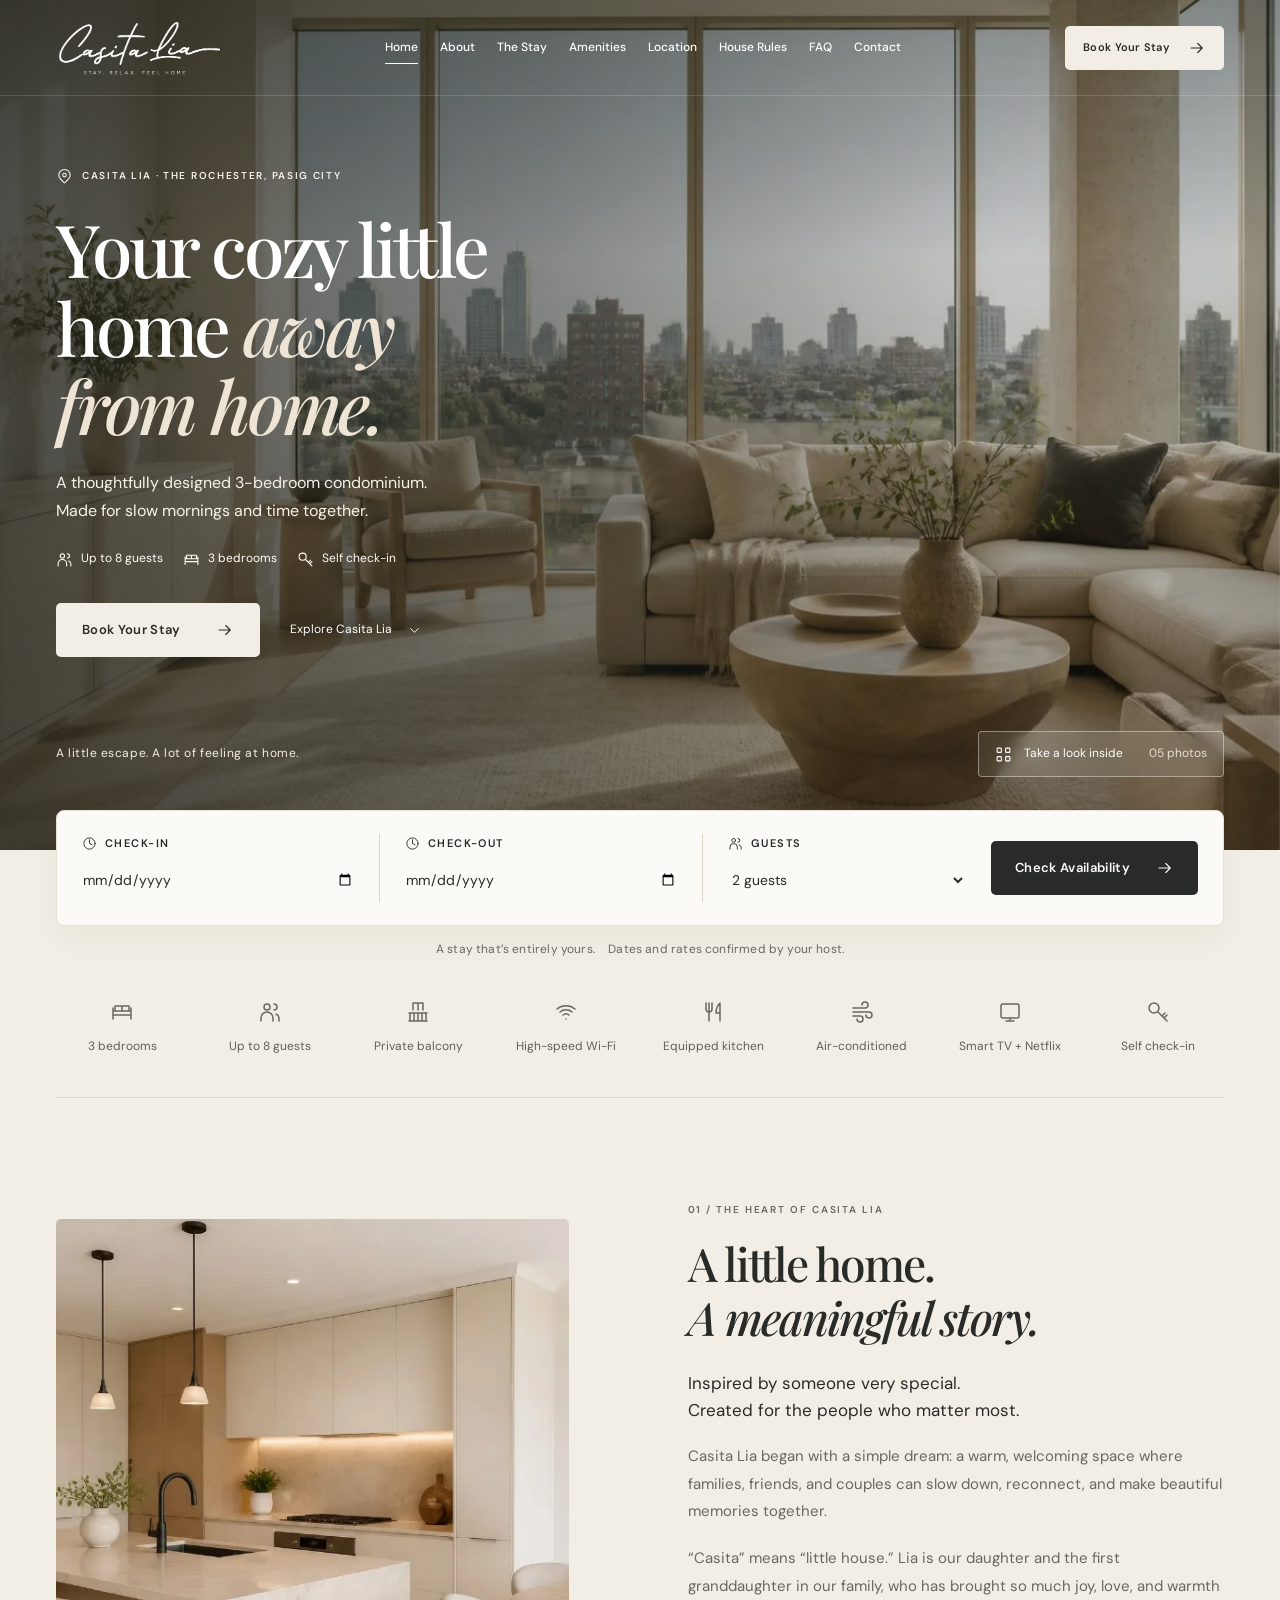
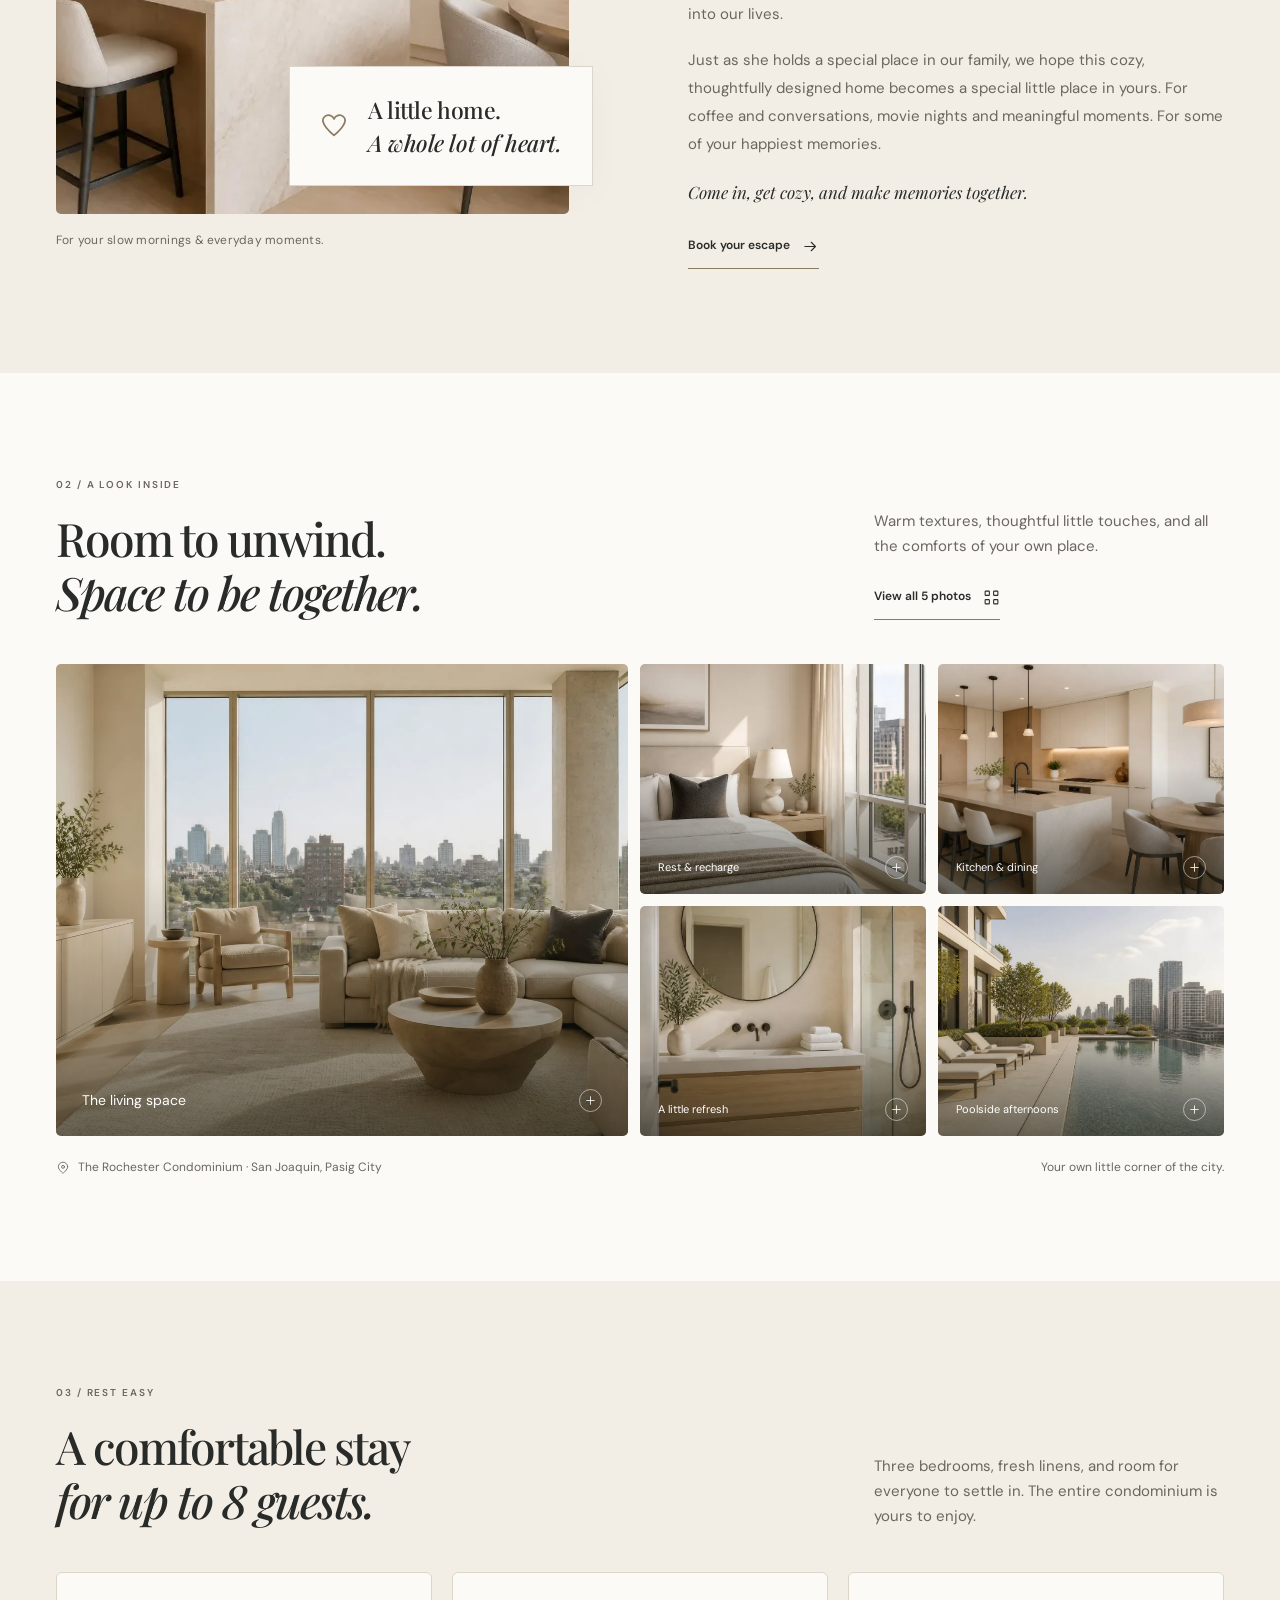
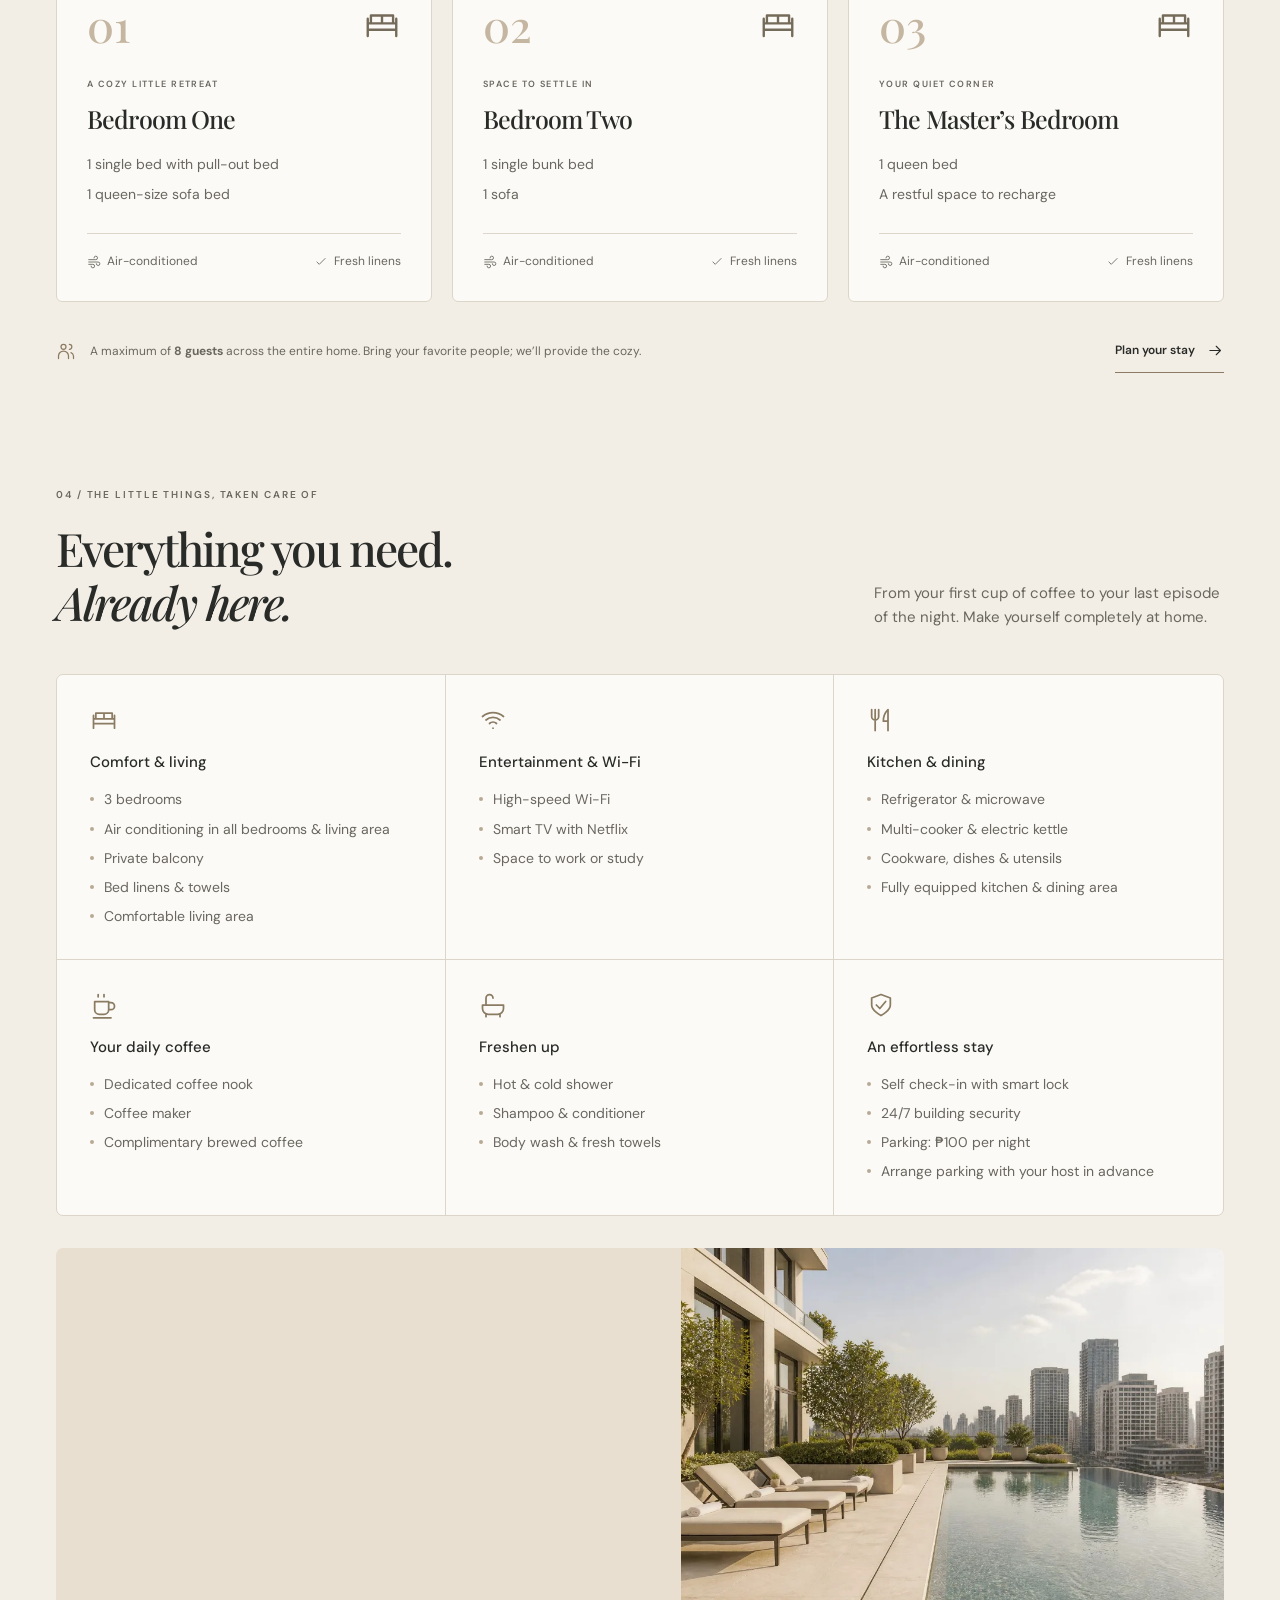
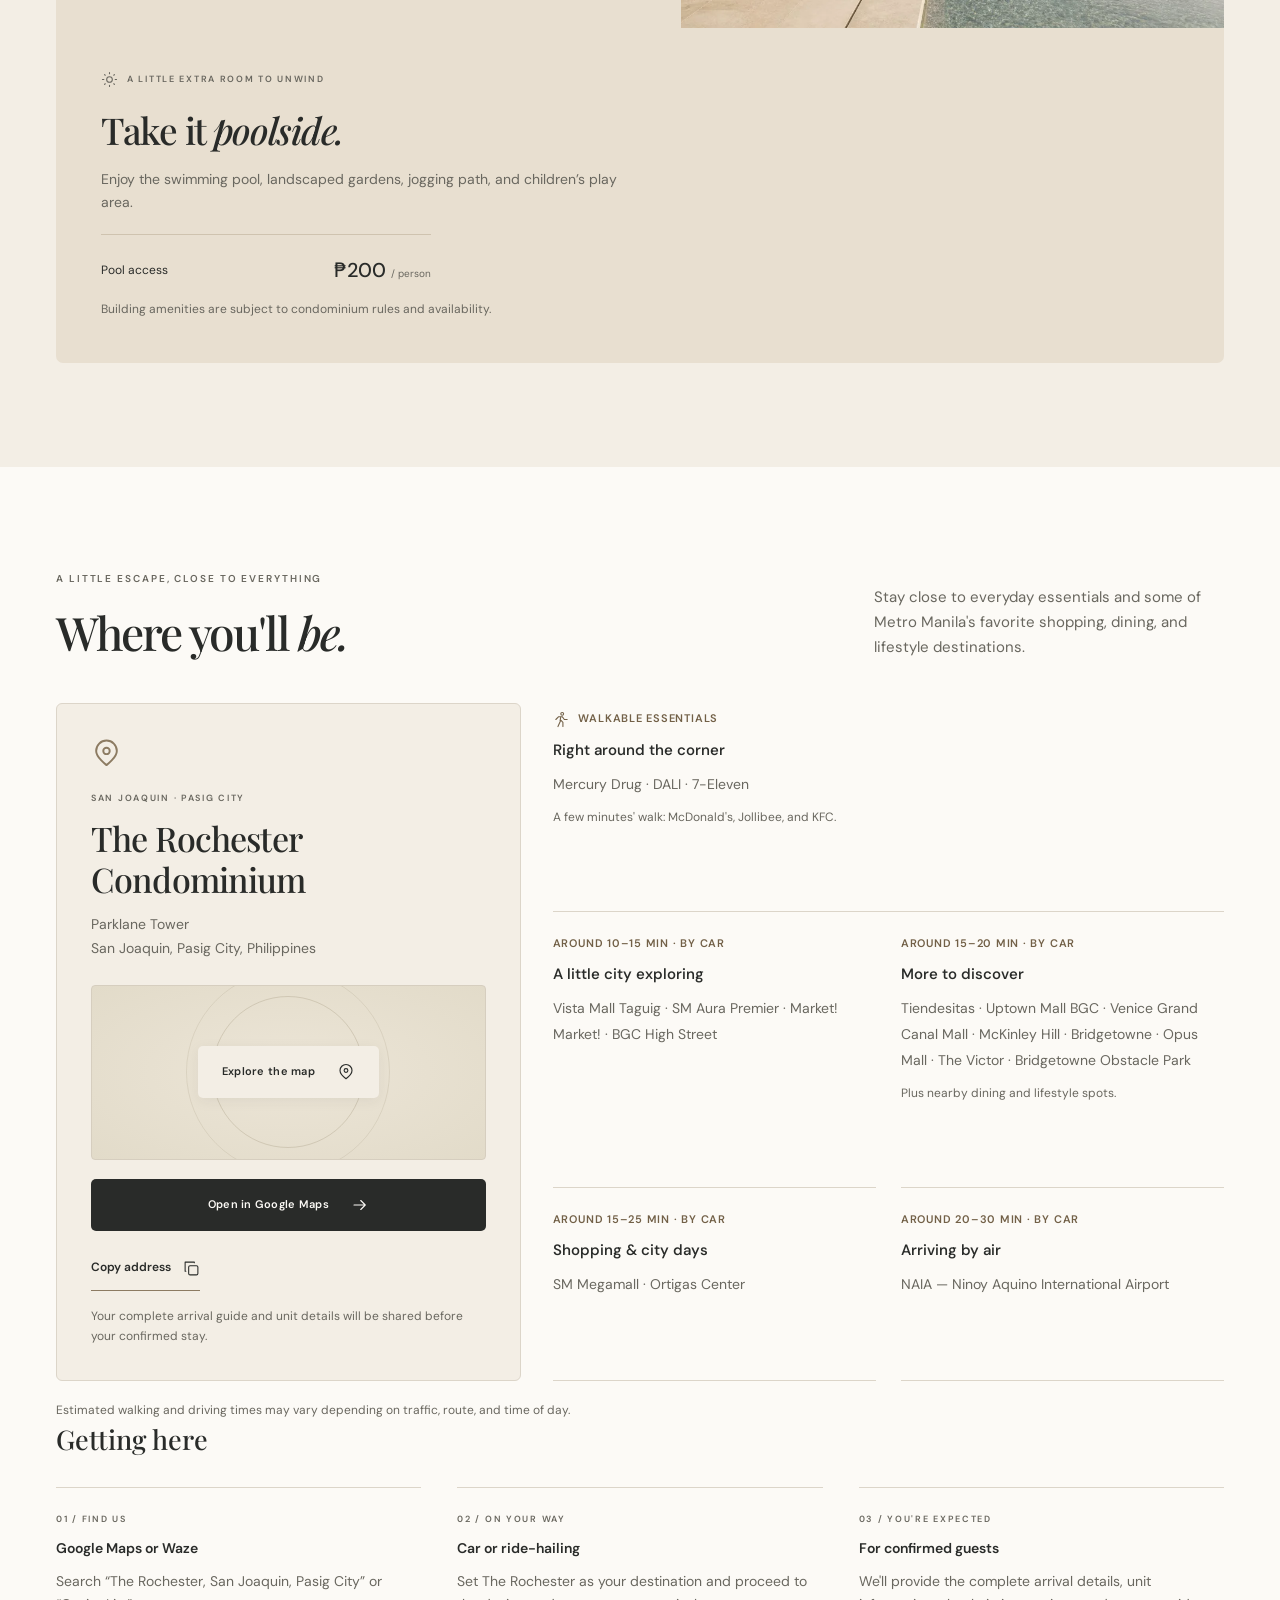
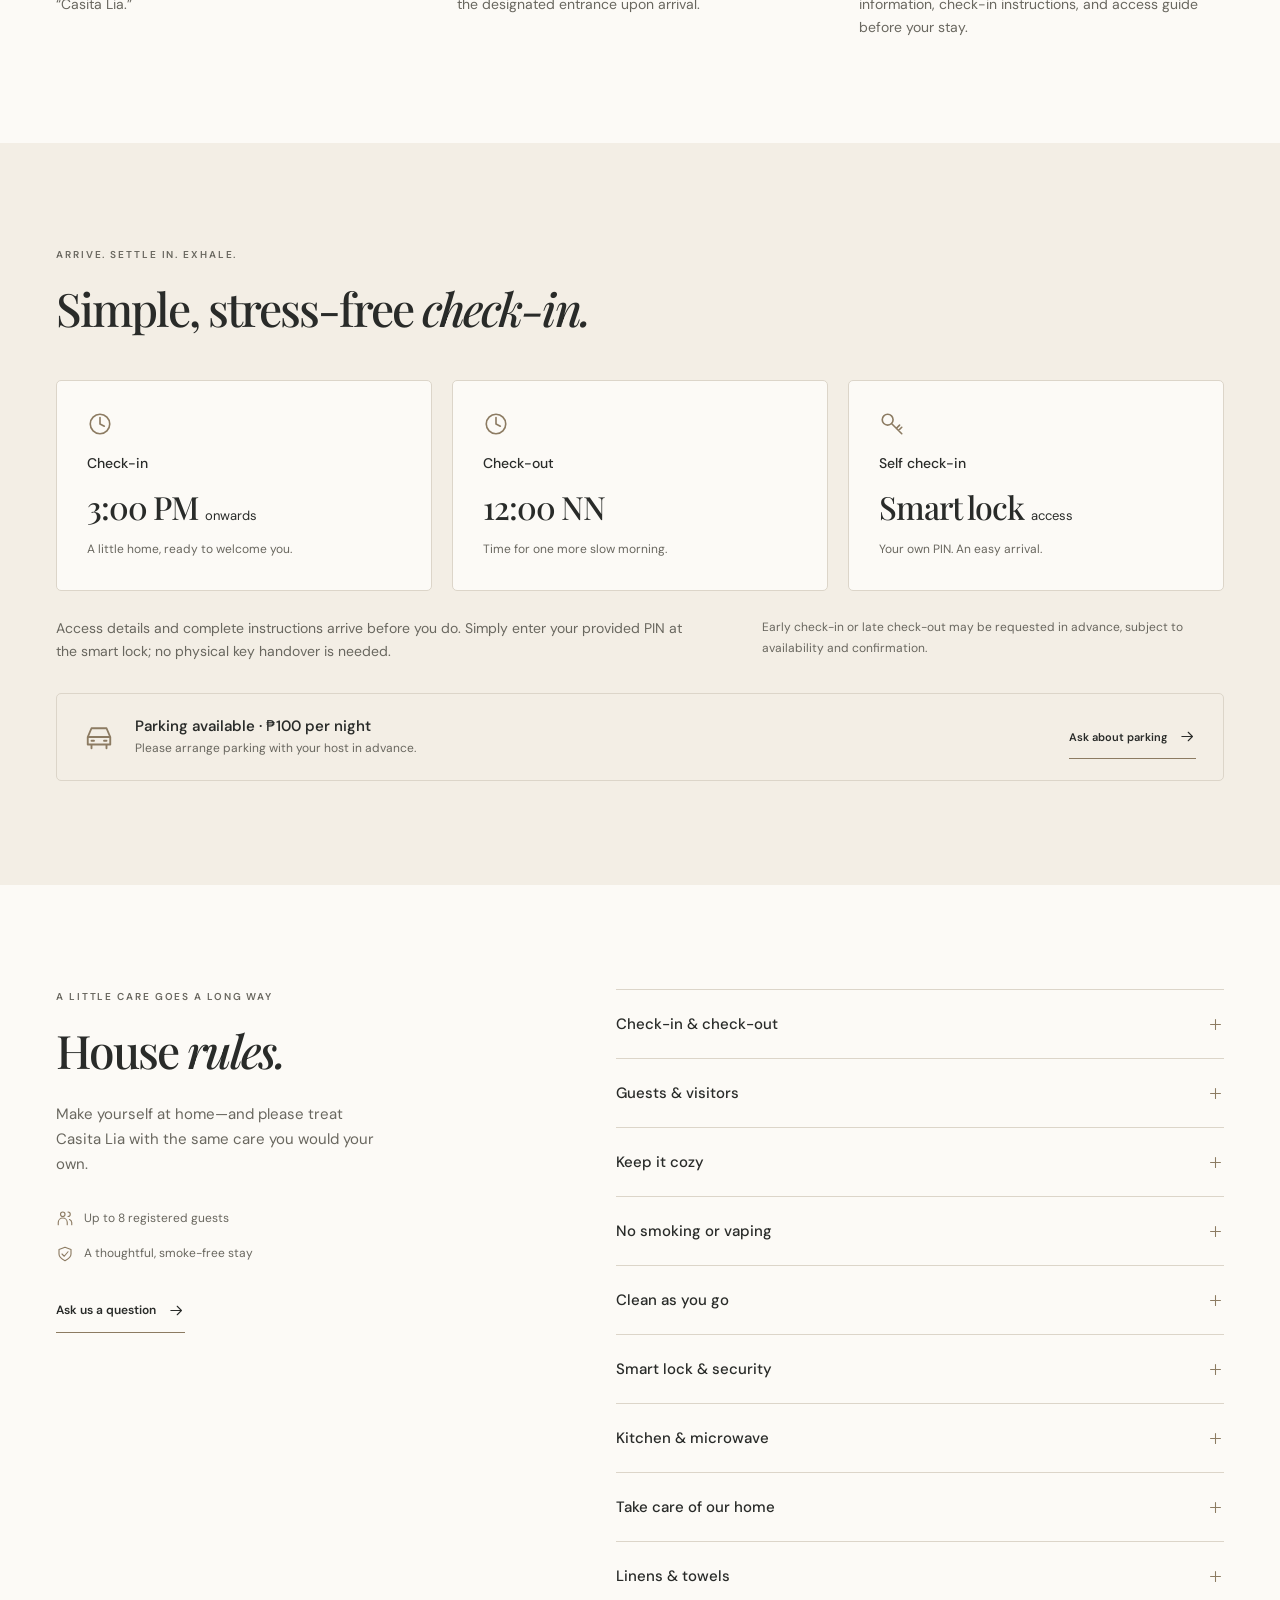
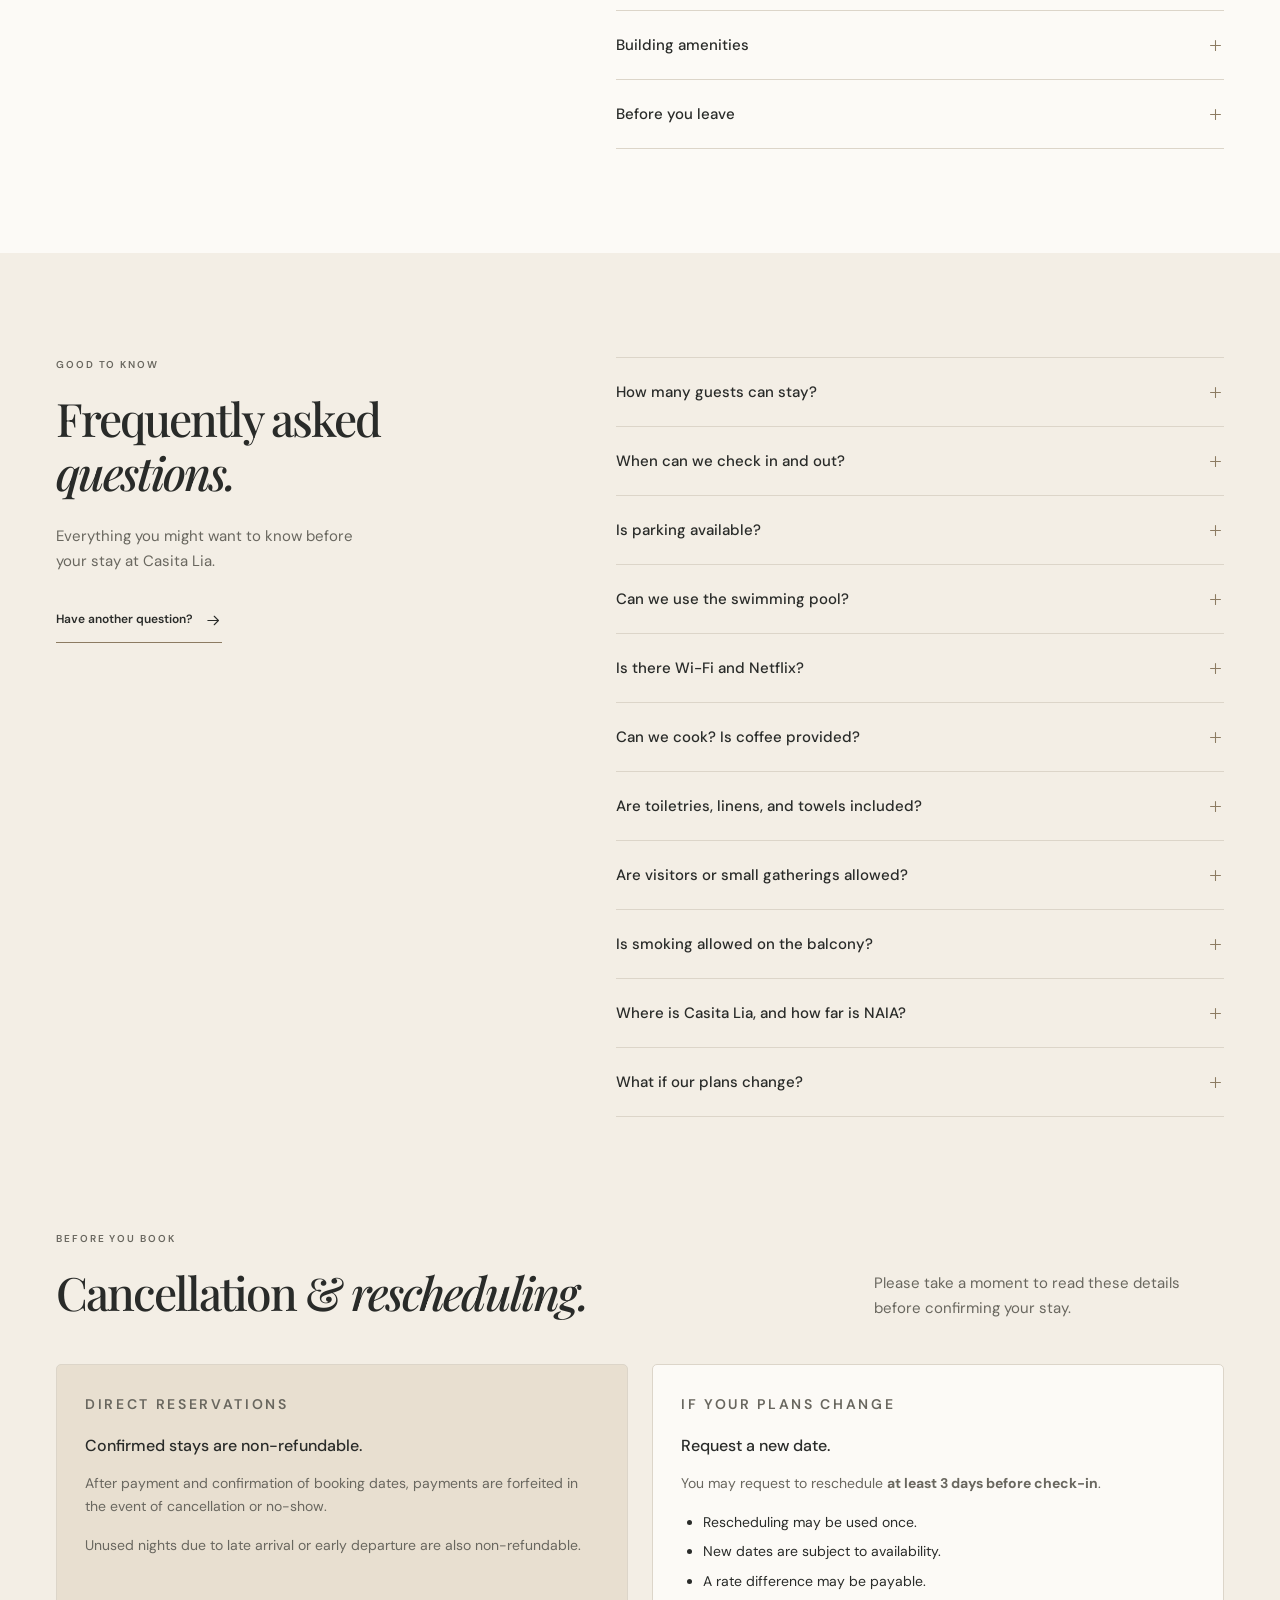
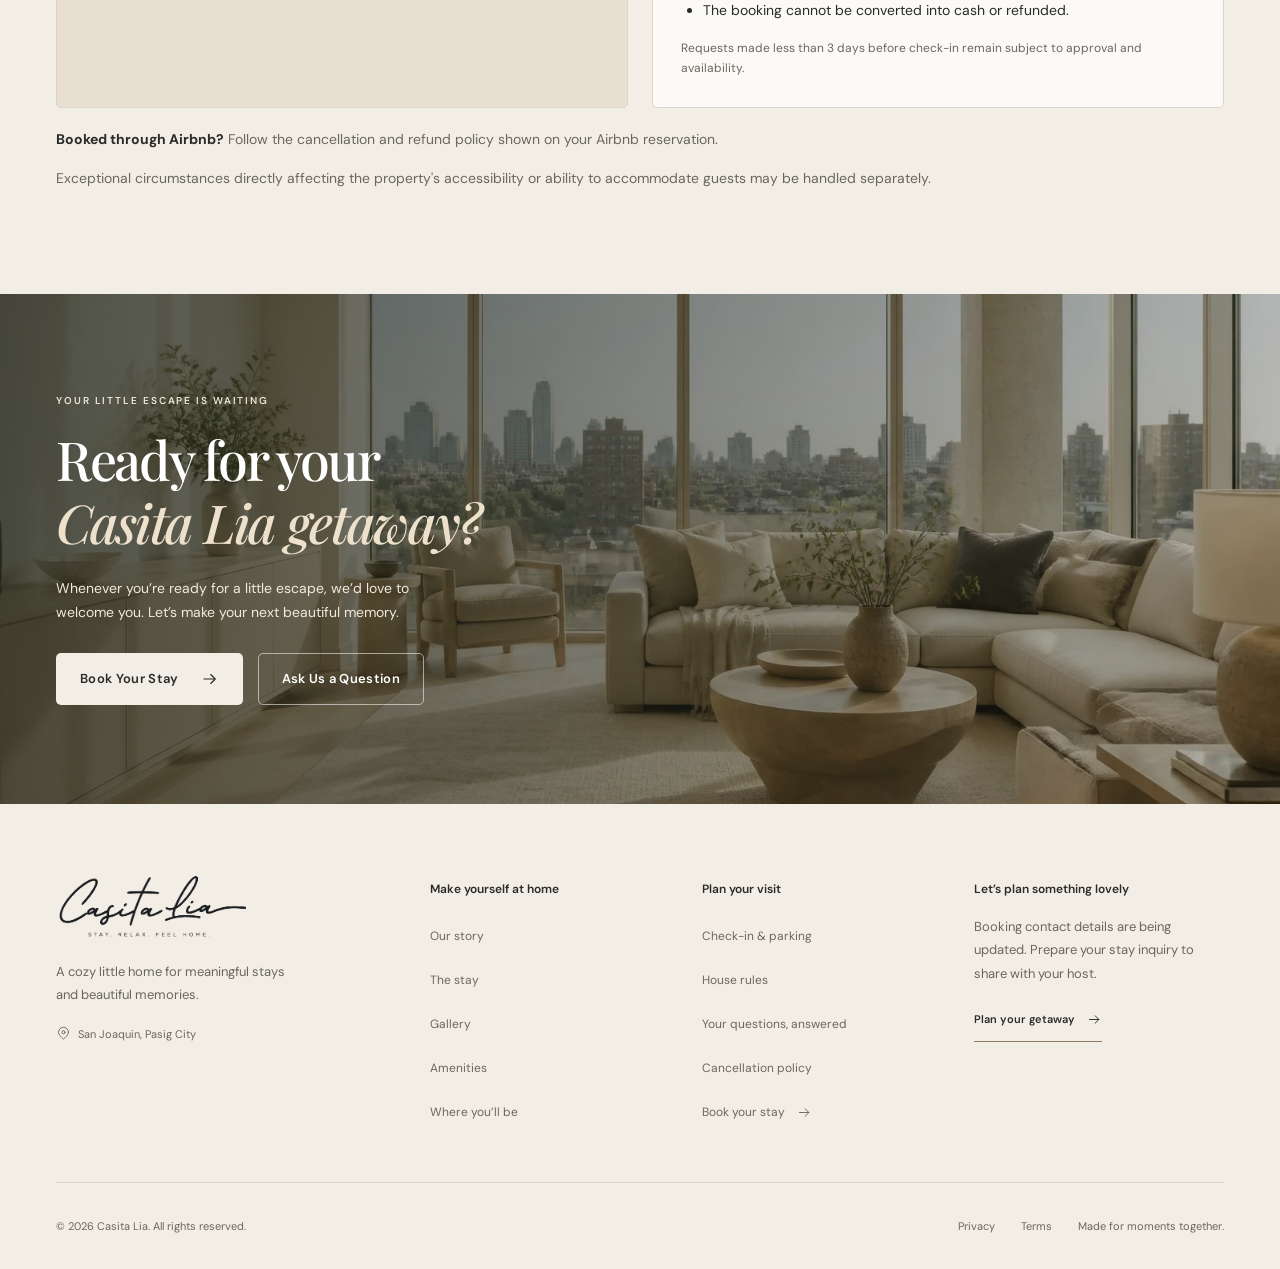
==== commit 3a08bb20: "Add files via upload" ====
--- a/Casita lia/index.html
+++ b/Casita lia/index.html
@@ -1,306 +1,163 @@
 <!DOCTYPE html>
 <html lang="en">
-  <head>
-    <meta charset="UTF-8" />
-    <meta name="viewport" content="width=device-width, initial-scale=1.0" />
-    <meta name="description" content="Casita Lia is a warm, considered condominium stay in Rochester — made for resting well and feeling at home." />
-    <meta name="theme-color" content="#F3EFE6" />
-    <meta property="og:title" content="Casita Lia | Stay. Relax. Feel Home." />
-    <meta property="og:description" content="A peaceful, beautifully considered condominium stay in Rochester." />
-    <meta property="og:image" content="assets/images/casita-lia-hero.jpg" />
-    <meta property="og:type" content="website" />
-    <title>Casita Lia | Rochester Condominium Stay</title>
-    <link rel="preconnect" href="https://fonts.googleapis.com" />
-    <link rel="preconnect" href="https://fonts.gstatic.com" crossorigin />
-    <link href="https://fonts.googleapis.com/css2?family=DM+Sans:opsz,wght@9..40,400;9..40,500;9..40,600;9..40,700&family=Playfair+Display:ital,wght@0,500;0,600;0,700;1,500;1,600&display=swap" rel="stylesheet" />
-    <link rel="stylesheet" href="styles.css" />
-  </head>
-  <body>
-    <a class="skip-link" href="#main-content">Skip to content</a>
+<head>
+<meta charset="UTF-8"/><meta name="viewport" content="width=device-width, initial-scale=1"/><meta name="theme-color" content="#f3eee5"/>
+<title>Casita Lia | Cozy 3-Bedroom Stay at The Rochester Pasig</title>
+<meta name="description" content="Stay at Casita Lia, a cozy 3-bedroom condominium at The Rochester in San Joaquin, Pasig City. Space for up to 8 guests, a private balcony, and the comforts of home."/>
+<meta property="og:title" content="Casita Lia | Your Cozy Little Home Away From Home"/><meta property="og:description" content="A warm 3-bedroom condominium stay for up to 8 guests at The Rochester, San Joaquin, Pasig City."/><meta property="og:type" content="website"/><meta property="og:image" content="assets/images/casita-lia-hero.jpg"/>
+<link rel="icon" href="assets/images/casita-lia-wordmark.png" type="image/png"/>
+<link rel="preconnect" href="https://fonts.googleapis.com"/><link rel="preconnect" href="https://fonts.gstatic.com" crossorigin/>
+<link href="https://fonts.googleapis.com/css2?family=DM+Sans:wght@400;450;500;550;600;650;700&family=Playfair+Display:ital,wght@0,500;0,600;1,500;1,600&display=swap" rel="stylesheet"/>
+<link rel="stylesheet" href="styles.css"/>
+<script type="application/ld+json">{"@context":"https://schema.org","@type":"LodgingBusiness","name":"Casita Lia","description":"A cozy 3-bedroom vacation condominium for up to 8 guests at The Rochester in Pasig City.","address":{"@type":"PostalAddress","streetAddress":"The Rochester Condominium, Parklane Tower, San Joaquin","addressLocality":"Pasig City","addressRegion":"Metro Manila","addressCountry":"PH"},"checkinTime":"15:00","checkoutTime":"12:00","amenityFeature":[{"@type":"LocationFeatureSpecification","name":"High-speed Wi-Fi","value":true},{"@type":"LocationFeatureSpecification","name":"Air conditioning","value":true},{"@type":"LocationFeatureSpecification","name":"Private balcony","value":true}],"containsPlace":{"@type":"Apartment","numberOfBedrooms":3,"occupancy":{"@type":"QuantitativeValue","maxValue":8}}}</script>
+</head>
+<body data-booking-email="" data-booking-url="">
+<a class="skip-link" href="#main-content">Skip to content</a>
+<svg class="svg-defs" xmlns="http://www.w3.org/2000/svg" aria-hidden="true"><symbol id="icon-arrow" viewBox="0 0 24 24"><path d="M4 12h15m-6-6 6 6-6 6"/></symbol><symbol id="icon-close" viewBox="0 0 24 24"><path d="m6 6 12 12M6 18 18 6"/></symbol><symbol id="icon-menu" viewBox="0 0 24 24"><path d="M4 7h16M4 12h16M4 17h16"/></symbol><symbol id="icon-plus" viewBox="0 0 24 24"><path d="M12 5v14M5 12h14"/></symbol><symbol id="icon-bed" viewBox="0 0 24 24"><path d="M3 19V8m18 11V8M3 15h18M3 11h18M5 11V6h14v5M12 6v5"/></symbol><symbol id="icon-guests" viewBox="0 0 24 24"><circle cx="9" cy="7" r="3"/><path d="M3 21v-3a6 6 0 0 1 12 0v3M16 4a3 3 0 0 1 0 6m2 4a5 5 0 0 1 3 4v3"/></symbol><symbol id="icon-key" viewBox="0 0 24 24"><circle cx="8" cy="8" r="5"/><path d="m12 12 9 9m-5-5 3-3m-1 5 3-3"/></symbol><symbol id="icon-wifi" viewBox="0 0 24 24"><path d="M3 9a14 14 0 0 1 18 0M6 12a9 9 0 0 1 12 0M9 15a4.5 4.5 0 0 1 6 0M12 19h.01"/></symbol><symbol id="icon-pin" viewBox="0 0 24 24"><path d="M20 10c0 5-8 11-8 11S4 15 4 10a8 8 0 1 1 16 0Z"/><circle cx="12" cy="10" r="2.5"/></symbol><symbol id="icon-kitchen" viewBox="0 0 24 24"><path d="M4 3v6a3 3 0 0 0 6 0V3M7 3v18M18 3c-3 3-4 7-4 10h4V3Zm0 10v8"/></symbol><symbol id="icon-air" viewBox="0 0 24 24"><path d="M3 8h12a3 3 0 1 0-3-3M3 12h16a3 3 0 1 1-3 3M3 16h7a3 3 0 1 1-3 3"/></symbol><symbol id="icon-tv" viewBox="0 0 24 24"><rect x="3" y="4" width="18" height="14" rx="2"/><path d="M8 21h8M12 18v3"/></symbol><symbol id="icon-balcony" viewBox="0 0 24 24"><path d="M3 13h18M4 13v8m16-8v8M8 13v8m4-8v8m4-8v8M3 21h18M7 10V3h10v7m-5-7v7"/></symbol><symbol id="icon-coffee" viewBox="0 0 24 24"><path d="M4 9h12v7a4 4 0 0 1-4 4H8a4 4 0 0 1-4-4V9Zm12 1h2a3 3 0 0 1 0 6h-2M7 3v2m5-2v2M3 23h15"/></symbol><symbol id="icon-bath" viewBox="0 0 24 24"><path d="M3 12h18v3a5 5 0 0 1-5 5H8a5 5 0 0 1-5-5v-3ZM6 12V6a3 3 0 0 1 6 0M6 20v2m12-2v2"/></symbol><symbol id="icon-shield" viewBox="0 0 24 24"><path d="m12 3 8 3v6c0 5-8 9-8 9s-8-4-8-9V6l8-3Zm-4 9 3 3 5-6"/></symbol><symbol id="icon-pool" viewBox="0 0 24 24"><path d="M3 17q2 2 4 0 2 2 4 0 2 2 4 0 2 2 6 0M3 21q2 2 4 0 2 2 4 0 2 2 4 0 2 2 6 0M7 13V5a2 2 0 0 1 4 0m3 8V5a2 2 0 0 1 4 0M7 9h7M7 13h7"/></symbol><symbol id="icon-car" viewBox="0 0 24 24"><path d="m3 12 3-7h12l3 7v6H3v-6Zm0 0h18M6 18v3m12-3v3M6 15h2m8 0h2"/></symbol><symbol id="icon-clock" viewBox="0 0 24 24"><circle cx="12" cy="12" r="9"/><path d="M12 6v6l4 2"/></symbol><symbol id="icon-walk" viewBox="0 0 24 24"><circle cx="13" cy="4" r="2"/><path d="m7 22 4-9 3 3v6M4 12l4-4h5l3 4h4M11 8l-1 6"/></symbol><symbol id="icon-grid" viewBox="0 0 24 24"><rect x="3" y="3" width="6" height="6" rx="1"/><rect x="15" y="3" width="6" height="6" rx="1"/><rect x="3" y="15" width="6" height="6" rx="1"/><rect x="15" y="15" width="6" height="6" rx="1"/></symbol><symbol id="icon-check" viewBox="0 0 24 24"><path d="m5 12 4 4L19 6"/></symbol><symbol id="icon-chevron" viewBox="0 0 24 24"><path d="m6 9 6 6 6-6"/></symbol><symbol id="icon-copy" viewBox="0 0 24 24"><rect x="8" y="8" width="13" height="13" rx="2"/><path d="M4 16H3V3h13v1"/></symbol><symbol id="icon-heart" viewBox="0 0 24 24"><path d="M20 4a5 5 0 0 0-8 2 5 5 0 0 0-8-2c-6 5 8 16 8 16S26 9 20 4Z"/></symbol><symbol id="icon-sun" viewBox="0 0 24 24"><circle cx="12" cy="12" r="4"/><path d="M12 2v2m0 16v2M2 12h2m16 0h2M5 5l1 1m12 12 1 1M5 19l1-1M18 6l1-1"/></symbol></svg>
+<header class="site-header" id="site-header"><div class="nav-shell container"><a class="brand" href="#home" aria-label="Casita Lia home"><img src="assets/images/casita-lia-wordmark.png" width="180" height="70" alt="Casita Lia — Stay. Relax. Feel Home."/></a><nav class="desktop-nav" aria-label="Primary navigation"><a href="#home">Home</a><a href="#about">About</a><a href="#stay">The Stay</a><a href="#amenities">Amenities</a><a href="#location">Location</a><a href="#house-rules">House Rules</a><a href="#faq">FAQ</a><a href="#contact">Contact</a></nav><button class="button button--dark" type="button" data-open-booking>Book Your Stay<svg class="icon" aria-hidden="true"><use href="#icon-arrow"/></svg></button><button class="menu-toggle icon-button" type="button" aria-label="Open navigation" aria-controls="mobile-menu" aria-expanded="false"><svg class="icon" aria-hidden="true"><use href="#icon-menu"/></svg></button></div></header>
+<dialog class="mobile-menu" id="mobile-menu" aria-label="Main navigation"><div class="mobile-menu__top"><img src="assets/images/casita-lia-wordmark.png" width="170" height="67" alt="Casita Lia"/><button class="mobile-menu__close icon-button" type="button" data-close-dialog aria-label="Close navigation"><svg class="icon" aria-hidden="true"><use href="#icon-close"/></svg></button></div><p class="eyebrow">Your little home in Pasig</p><nav aria-label="Mobile navigation"><a href="#home">Home</a><a href="#about">About</a><a href="#stay">The Stay</a><a href="#amenities">Amenities</a><a href="#location">Location</a><a href="#house-rules">House Rules</a><a href="#faq">FAQ</a><a href="#contact">Contact</a></nav><button class="button button--dark" type="button" data-open-booking>Book Your Stay<svg class="icon" aria-hidden="true"><use href="#icon-arrow"/></svg></button><p class="mobile-menu__note">3 bedrooms · Up to 8 guests · All yours.</p></dialog>
+<main id="main-content">
+<section class="hero" id="home" aria-labelledby="hero-title"><div class="hero__media"><picture><source type="image/webp" srcset="assets/images/casita-lia-hero-480.webp 480w, assets/images/casita-lia-hero-960.webp 960w, assets/images/casita-lia-hero-full.webp 1672w" sizes="(max-width: 600px) 1400px, 100vw"/><img src="assets/images/casita-lia-hero.jpg" alt="A warm living space with a spacious sofa and sunlit windows" width="1672" height="941" fetchpriority="high"/></picture></div><div class="hero__veil" aria-hidden="true"></div><div class="container hero__content"><p class="eyebrow hero__address"><svg class="icon" aria-hidden="true"><use href="#icon-pin"/></svg> CASITA LIA · THE ROCHESTER, PASIG CITY</p><h1 id="hero-title">Your cozy little<br/>home <em>away<br class="hero__break"/> from home.</em></h1><p class="hero__description">A thoughtfully designed 3-bedroom condominium.<br class="desktop-break"/> Made for slow mornings and time together.</p><div class="hero__highlights"><span><svg class="icon" aria-hidden="true"><use href="#icon-guests"/></svg> Up to 8 guests</span><span><svg class="icon" aria-hidden="true"><use href="#icon-bed"/></svg> 3 bedrooms</span><span><svg class="icon" aria-hidden="true"><use href="#icon-key"/></svg> Self check-in</span></div><div class="hero__actions"><button class="button button--light" type="button" data-open-booking>Book Your Stay<svg class="icon" aria-hidden="true"><use href="#icon-arrow"/></svg></button><a class="hero__explore" href="#about">Explore Casita Lia <svg class="icon" aria-hidden="true"><use href="#icon-chevron"/></svg></a></div></div><div class="container hero__bottom"><span>A little escape. A lot of feeling at home.</span><button class="hero__photos" type="button" data-open-gallery><svg class="icon" aria-hidden="true"><use href="#icon-grid"/></svg> Take a look inside <span>05 photos</span></button></div></section>
+<section class="booking-strip container" aria-label="Plan your stay"><form class="hero-booking-bar" id="hero-booking-bar"><div class="booking-field"><label for="hero-check-in"><svg class="icon" aria-hidden="true"><use href="#icon-clock"/></svg> Check-in</label><input type="date" id="hero-check-in" name="check-in" required aria-label="Check-in date"/></div><div class="booking-field"><label for="hero-check-out"><svg class="icon" aria-hidden="true"><use href="#icon-clock"/></svg> Check-out</label><input type="date" id="hero-check-out" name="check-out" required aria-label="Check-out date"/></div><div class="booking-field booking-field--guests"><label for="hero-guests"><svg class="icon" aria-hidden="true"><use href="#icon-guests"/></svg> Guests</label><select id="hero-guests" name="guests"><option value="1">1 guest</option><option value="2" selected>2 guests</option><option value="3">3 guests</option><option value="4">4 guests</option><option value="5">5 guests</option><option value="6">6 guests</option><option value="7">7 guests</option><option value="8">8 guests</option></select></div><button class="button button--dark" type="submit">Check Availability <svg class="icon" aria-hidden="true"><use href="#icon-arrow"/></svg></button></form><p class="booking-strip__note">A stay that’s entirely yours. <span>Dates and rates confirmed by your host.</span></p></section>
+<section class="quick-facts container" aria-label="Your stay at a glance"><div><svg class="icon" aria-hidden="true"><use href="#icon-bed"/></svg><span>3 bedrooms</span></div><div><svg class="icon" aria-hidden="true"><use href="#icon-guests"/></svg><span>Up to 8 guests</span></div><div><svg class="icon" aria-hidden="true"><use href="#icon-balcony"/></svg><span>Private balcony</span></div><div><svg class="icon" aria-hidden="true"><use href="#icon-wifi"/></svg><span>High-speed Wi-Fi</span></div><div><svg class="icon" aria-hidden="true"><use href="#icon-kitchen"/></svg><span>Equipped kitchen</span></div><div><svg class="icon" aria-hidden="true"><use href="#icon-air"/></svg><span>Air-conditioned</span></div><div><svg class="icon" aria-hidden="true"><use href="#icon-tv"/></svg><span>Smart TV + Netflix</span></div><div><svg class="icon" aria-hidden="true"><use href="#icon-key"/></svg><span>Self check-in</span></div></section>
+<section class="section about" id="about" aria-labelledby="about-title"><div class="container about-grid"><div class="about-visual reveal"><picture><source type="image/webp" srcset="assets/images/casita-lia-kitchen-480.webp 480w, assets/images/casita-lia-kitchen-960.webp 960w, assets/images/casita-lia-kitchen-full.webp 1536w" sizes="(max-width: 850px) 90vw, 50vw"/><img src="assets/images/casita-lia-kitchen.jpg" width="1536" height="1024" alt="A warm kitchen and dining nook, ready for shared meals and morning coffee" loading="lazy"/></picture><div class="about-visual__note"><svg class="icon" aria-hidden="true"><use href="#icon-heart"/></svg><span>A little home.<br/><em>A whole lot of heart.</em></span></div><p class="photo-caption">For your slow mornings &amp; everyday moments.</p></div><div class="about-copy reveal"><p class="eyebrow">01 / THE HEART OF CASITA LIA</p><h2 id="about-title">A little home.<br/><em>A meaningful story.</em></h2><p class="about-copy__lead">Inspired by someone very special.<br/>Created for the people who matter most.</p><p>Casita Lia began with a simple dream: a warm, welcoming space where families, friends, and couples can slow down, reconnect, and make beautiful memories together.</p><p>“Casita” means “little house.” Lia is our daughter and the first granddaughter in our family, who has brought so much joy, love, and warmth into our lives.</p><p>Just as she holds a special place in our family, we hope this cozy, thoughtfully designed home becomes a special little place in yours. For coffee and conversations, movie nights and meaningful moments. For some of your happiest memories.</p><p class="about-copy__welcome">Come in, get cozy, and make memories together.</p><button class="text-link" type="button" data-open-booking>Book your escape <svg class="icon" aria-hidden="true"><use href="#icon-arrow"/></svg></button></div></div></section>
+<section class="section gallery-section" id="gallery" aria-labelledby="gallery-title"><div class="container"><div class="section-heading section-heading--split reveal"><div><p class="eyebrow">02 / A LOOK INSIDE</p><h2 id="gallery-title">Room to unwind.<br/><em>Space to be together.</em></h2></div><div class="section-heading__aside"><p>Warm textures, thoughtful little touches, and all the comforts of your own place.</p><button class="text-link" type="button" data-open-gallery>View all 5 photos <svg class="icon" aria-hidden="true"><use href="#icon-grid"/></svg></button></div></div><div class="gallery-grid reveal"><button class="gallery-item gallery-item--0" type="button" data-gallery-index="0" aria-label="Open photo: The living space"><picture><source type="image/webp" srcset="assets/images/casita-lia-hero-480.webp 480w, assets/images/casita-lia-hero-960.webp 960w, assets/images/casita-lia-hero-full.webp 1672w" sizes="(max-width: 600px) 90vw, 50vw"/><img src="assets/images/casita-lia-hero.jpg" alt="A bright living area with a sofa and wide windows" width="1672" height="941" loading="lazy"/></picture><span class="gallery-item__label">The living space<svg class="icon" aria-hidden="true"><use href="#icon-plus"/></svg></span></button><button class="gallery-item gallery-item--1" type="button" data-gallery-index="1" aria-label="Open photo: Rest & recharge"><picture><source type="image/webp" srcset="assets/images/casita-lia-bedroom-480.webp 480w, assets/images/casita-lia-bedroom-960.webp 960w, assets/images/casita-lia-bedroom-full.webp 1122w" sizes="(max-width: 600px) 45vw, 25vw"/><img src="assets/images/casita-lia-bedroom.jpg" alt="A bedroom with soft neutral tones and fresh white linens" width="1122" height="1402" loading="lazy"/></picture><span class="gallery-item__label">Rest & recharge<svg class="icon" aria-hidden="true"><use href="#icon-plus"/></svg></span></button><button class="gallery-item gallery-item--2" type="button" data-gallery-index="2" aria-label="Open photo: Kitchen & dining"><picture><source type="image/webp" srcset="assets/images/casita-lia-kitchen-480.webp 480w, assets/images/casita-lia-kitchen-960.webp 960w, assets/images/casita-lia-kitchen-full.webp 1536w" sizes="(max-width: 850px) 90vw, 50vw"/><img src="assets/images/casita-lia-kitchen.jpg" alt="An inviting kitchen and dining area with warm wood finishes" width="1536" height="1024" loading="lazy"/></picture><span class="gallery-item__label">Kitchen & dining<svg class="icon" aria-hidden="true"><use href="#icon-plus"/></svg></span></button><button class="gallery-item gallery-item--3" type="button" data-gallery-index="3" aria-label="Open photo: A little refresh"><picture><source type="image/webp" srcset="assets/images/casita-lia-bathroom-480.webp 480w, assets/images/casita-lia-bathroom-960.webp 960w, assets/images/casita-lia-bathroom-full.webp 1122w" sizes="(max-width: 600px) 45vw, 25vw"/><img src="assets/images/casita-lia-bathroom.jpg" alt="A bathroom with a walk-in shower and floating vanity" width="1122" height="1402" loading="lazy"/></picture><span class="gallery-item__label">A little refresh<svg class="icon" aria-hidden="true"><use href="#icon-plus"/></svg></span></button><button class="gallery-item gallery-item--4" type="button" data-gallery-index="4" aria-label="Open photo: Poolside afternoons"><picture><source type="image/webp" srcset="assets/images/casita-lia-pool-480.webp 480w, assets/images/casita-lia-pool-960.webp 960w, assets/images/casita-lia-pool-full.webp 1536w" sizes="(max-width: 850px) 90vw, 50vw"/><img src="assets/images/casita-lia-pool.jpg" alt="The condominium pool and lounge area" width="1536" height="1024" loading="lazy"/></picture><span class="gallery-item__label">Poolside afternoons<svg class="icon" aria-hidden="true"><use href="#icon-plus"/></svg></span></button></div><div class="gallery-footnote"><span><svg class="icon" aria-hidden="true"><use href="#icon-pin"/></svg> The Rochester Condominium · San Joaquin, Pasig City</span><span>Your own little corner of the city.</span></div></div></section>
+<section class="section sleeping" id="stay" aria-labelledby="stay-title"><div class="container"><div class="section-heading section-heading--split reveal"><div><p class="eyebrow">03 / REST EASY</p><h2 id="stay-title">A comfortable stay<br/><em>for up to 8 guests.</em></h2></div><p>Three bedrooms, fresh linens, and room for everyone to settle in. The entire condominium is yours to enjoy.</p></div><div class="bedroom-grid"><article class="bedroom-card reveal"><div class="bedroom-card__top"><span>01</span><svg class="icon" aria-hidden="true"><use href="#icon-bed"/></svg></div><p class="eyebrow">A COZY LITTLE RETREAT</p><h3>Bedroom One</h3><ul><li>1 single bed with pull-out bed</li><li>1 queen-size sofa bed</li></ul><div class="bedroom-card__footer"><svg class="icon" aria-hidden="true"><use href="#icon-air"/></svg> Air-conditioned <svg class="icon" aria-hidden="true"><use href="#icon-check"/></svg> Fresh linens</div></article><article class="bedroom-card reveal"><div class="bedroom-card__top"><span>02</span><svg class="icon" aria-hidden="true"><use href="#icon-bed"/></svg></div><p class="eyebrow">SPACE TO SETTLE IN</p><h3>Bedroom Two</h3><ul><li>1 single bunk bed</li><li>1 sofa</li></ul><div class="bedroom-card__footer"><svg class="icon" aria-hidden="true"><use href="#icon-air"/></svg> Air-conditioned <svg class="icon" aria-hidden="true"><use href="#icon-check"/></svg> Fresh linens</div></article><article class="bedroom-card reveal"><div class="bedroom-card__top"><span>03</span><svg class="icon" aria-hidden="true"><use href="#icon-bed"/></svg></div><p class="eyebrow">YOUR QUIET CORNER</p><h3>The Master’s Bedroom</h3><ul><li>1 queen bed</li><li>A restful space to recharge</li></ul><div class="bedroom-card__footer"><svg class="icon" aria-hidden="true"><use href="#icon-air"/></svg> Air-conditioned <svg class="icon" aria-hidden="true"><use href="#icon-check"/></svg> Fresh linens</div></article></div><div class="stay-note"><svg class="icon" aria-hidden="true"><use href="#icon-guests"/></svg><p>A maximum of <strong>8 guests</strong> across the entire home. Bring your favorite people; we’ll provide the cozy.</p><button class="text-link" type="button" data-open-booking>Plan your stay <svg class="icon" aria-hidden="true"><use href="#icon-arrow"/></svg></button></div></div></section>
+<section class="section amenities" id="amenities" aria-labelledby="amenities-title"><div class="container"><div class="section-heading section-heading--split reveal"><div><p class="eyebrow">04 / THE LITTLE THINGS, TAKEN CARE OF</p><h2 id="amenities-title">Everything you need.<br/><em>Already here.</em></h2></div><p>From your first cup of coffee to your last episode of the night. Make yourself completely at home.</p></div><div class="amenity-grid"><article class="amenity-card reveal"><svg class="icon" aria-hidden="true"><use href="#icon-bed"/></svg><h3>Comfort & living</h3><ul><li>3 bedrooms</li><li>Air conditioning in all bedrooms & living area</li><li>Private balcony</li><li>Bed linens & towels</li><li>Comfortable living area</li></ul></article><article class="amenity-card reveal"><svg class="icon" aria-hidden="true"><use href="#icon-wifi"/></svg><h3>Entertainment & Wi-Fi</h3><ul><li>High-speed Wi-Fi</li><li>Smart TV with Netflix</li><li>Space to work or study</li></ul></article><article class="amenity-card reveal"><svg class="icon" aria-hidden="true"><use href="#icon-kitchen"/></svg><h3>Kitchen & dining</h3><ul><li>Refrigerator & microwave</li><li>Multi-cooker & electric kettle</li><li>Cookware, dishes & utensils</li><li>Fully equipped kitchen & dining area</li></ul></article><article class="amenity-card reveal"><svg class="icon" aria-hidden="true"><use href="#icon-coffee"/></svg><h3>Your daily coffee</h3><ul><li>Dedicated coffee nook</li><li>Coffee maker</li><li>Complimentary brewed coffee</li></ul></article><article class="amenity-card reveal"><svg class="icon" aria-hidden="true"><use href="#icon-bath"/></svg><h3>Freshen up</h3><ul><li>Hot & cold shower</li><li>Shampoo & conditioner</li><li>Body wash & fresh towels</li></ul></article><article class="amenity-card reveal"><svg class="icon" aria-hidden="true"><use href="#icon-shield"/></svg><h3>An effortless stay</h3><ul><li>Self check-in with smart lock</li><li>24/7 building security</li><li>Parking: ₱100 per night</li><li>Arrange parking with your host in advance</li></ul></article></div><div class="pool-feature reveal"><picture><source type="image/webp" srcset="assets/images/casita-lia-pool-480.webp 480w, assets/images/casita-lia-pool-960.webp 960w, assets/images/casita-lia-pool-full.webp 1536w" sizes="(max-width: 850px) 90vw, 50vw"/><img src="assets/images/casita-lia-pool.jpg" alt="The condominium swimming pool and landscaped lounge area" width="1536" height="1024" loading="lazy"/></picture><div class="pool-feature__content"><p class="eyebrow"><svg class="icon" aria-hidden="true"><use href="#icon-sun"/></svg> A LITTLE EXTRA ROOM TO UNWIND</p><h3>Take it <em>poolside.</em></h3><p>Enjoy the swimming pool, landscaped gardens, jogging path, and children’s play area.</p><span class="pool-price">Pool access <strong>₱200 <small>/ person</small></strong></span><p class="section-note">Building amenities are subject to condominium rules and availability.</p></div></div></div></section>
 
-    <svg class="svg-defs" aria-hidden="true">
-      <symbol id="icon-arrow" viewBox="0 0 24 24"><path d="M5 12h13M13 6l6 6-6 6" /></symbol>
-      <symbol id="icon-close" viewBox="0 0 24 24"><path d="m6 6 12 12M18 6 6 18" /></symbol>
-      <symbol id="icon-menu" viewBox="0 0 24 24"><path d="M4 7h16M4 12h16M4 17h16" /></symbol>
-      <symbol id="icon-plus" viewBox="0 0 24 24"><path d="M12 5v14M5 12h14" /></symbol>
-      <symbol id="icon-bed" viewBox="0 0 24 24"><path d="M3 18v-6m18 6v-8a2 2 0 0 0-2-2H5a2 2 0 0 0-2 2m0 5h18M7 12V9a2 2 0 0 1 2-2h3a2 2 0 0 1 2 2v3" /></symbol>
-      <symbol id="icon-kitchen" viewBox="0 0 24 24"><path d="M5 3v18m0-10h14M9 3v8m5-8v8m4-8v18M3 21h18" /></symbol>
-      <symbol id="icon-wifi" viewBox="0 0 24 24"><path d="M4.5 9.5a11 11 0 0 1 15 0M7.5 12.5a7 7 0 0 1 9 0M10.5 15.5a3 3 0 0 1 3 0M12 19h.01" /></symbol>
-      <symbol id="icon-air" viewBox="0 0 24 24"><path d="M4 8h11a3 3 0 1 0-3-3M4 12h15a3 3 0 1 1-3 3M4 16h8" /></symbol>
-      <symbol id="icon-tv" viewBox="0 0 24 24"><path d="M5 5h14a2 2 0 0 1 2 2v10a2 2 0 0 1-2 2H5a2 2 0 0 1-2-2V7a2 2 0 0 1 2-2ZM9 21h6M12 5V3" /></symbol>
-      <symbol id="icon-shield" viewBox="0 0 24 24"><path d="M12 3 5 6v5c0 4.6 2.9 8.8 7 10 4.1-1.2 7-5.4 7-10V6l-7-3Zm-3 9 2 2 4-4" /></symbol>
-      <symbol id="icon-car" viewBox="0 0 24 24"><path d="m5 16-1 3m15-3 1 3M3 13l2-6h14l2 6v5H3v-5Zm0 0h18M7 16h.01M17 16h.01" /></symbol>
-      <symbol id="icon-pool" viewBox="0 0 24 24"><path d="M3 15c1.2 1.1 2.8 1.1 4 0 1.2 1.1 2.8 1.1 4 0 1.2 1.1 2.8 1.1 4 0 1.2 1.1 2.8 1.1 4 0M3 19c1.2 1.1 2.8 1.1 4 0 1.2 1.1 2.8 1.1 4 0 1.2 1.1 2.8 1.1 4 0 1.2 1.1 2.8 1.1 4 0M6 11a6 6 0 0 1 12 0" /></symbol>
-      <symbol id="icon-guests" viewBox="0 0 24 24"><path d="M16 21v-2a4 4 0 0 0-4-4H7a4 4 0 0 0-4 4v2M9.5 11a4 4 0 1 0 0-8 4 4 0 0 0 0 8ZM17 11a3 3 0 1 0-1.5-5.6M21 21v-2a4 4 0 0 0-3-3.87" /></symbol>
-      <symbol id="icon-bath" viewBox="0 0 24 24"><path d="M4 12h16v3a5 5 0 0 1-5 5H9a5 5 0 0 1-5-5v-3ZM7 12V7a3 3 0 0 1 6 0v2M3 20h18" /></symbol>
-      <symbol id="icon-pin" viewBox="0 0 24 24"><path d="M20 10c0 5-8 11-8 11S4 15 4 10a8 8 0 1 1 16 0Zm-8 3a3 3 0 1 0 0-6 3 3 0 0 0 0 6Z" /></symbol>
-      <symbol id="icon-star" viewBox="0 0 24 24"><path d="m12 3 2.8 5.7 6.2.9-4.5 4.4 1.1 6.2-5.6-3-5.6 3 1.1-6.2L3 9.6l6.2-.9L12 3Z" /></symbol>
-      <symbol id="icon-check" viewBox="0 0 24 24"><path d="m5 12 4 4L19 6" /></symbol>
-      <symbol id="icon-chevron" viewBox="0 0 24 24"><path d="m6 9 6 6 6-6" /></symbol>
-      <symbol id="icon-copy" viewBox="0 0 24 24"><rect width="13" height="13" x="8" y="8" rx="2" /><path d="M4 16c-1.1 0-2-.9-2-2V4c0-1.1.9-2 2-2h10c1.1 0 2 .9 2 2" /></symbol>
-    </svg>
-
-    <header class="site-header" id="site-header">
-      <div class="nav-shell">
-        <a class="brand" href="#home" aria-label="Casita Lia home">
-          <img class="brand__mark" src="assets/images/casita-lia-wordmark.png" alt="Casita Lia — Stay. Relax. Feel Home." />
-        </a>
-        <nav class="desktop-nav" aria-label="Primary navigation">
-          <a href="#home">Home</a>
-          <a href="#stay">Stay</a>
-          <a href="#amenities">Amenities</a>
-          <a href="#location">Location</a>
-          <a href="#gallery">Gallery</a>
-          <a href="#faq">FAQ</a>
-        </nav>
-        <button class="button button--dark nav-book" type="button" data-open-booking>Book Your Stay <svg aria-hidden="true"><use href="#icon-arrow" /></svg></button>
-        <button class="menu-toggle" type="button" aria-controls="mobile-menu" aria-expanded="false" aria-label="Open menu">
-          <svg aria-hidden="true"><use href="#icon-menu" /></svg>
-        </button>
-      </div>
-    </header>
-
-    <div class="mobile-menu" id="mobile-menu" aria-hidden="true">
-      <div class="mobile-menu__top">
-        <img class="mobile-menu__mark" src="assets/images/casita-lia-wordmark.png" alt="" />
-        <button class="mobile-menu__close" type="button" aria-label="Close menu"><svg aria-hidden="true"><use href="#icon-close" /></svg></button>
-      </div>
-      <nav aria-label="Mobile navigation">
-        <a href="#home">Home</a><a href="#stay">Stay</a><a href="#amenities">Amenities</a><a href="#location">Location</a><a href="#gallery">Gallery</a><a href="#faq">FAQ</a>
-      </nav>
-      <button class="button button--dark button--full" type="button" data-open-booking>Book Your Stay <svg aria-hidden="true"><use href="#icon-arrow" /></svg></button>
-    </div>
-
-    <main id="main-content">
-      <section class="hero" id="home" aria-labelledby="hero-title">
-        <div class="hero__media" aria-hidden="true"><img src="assets/images/casita-lia-hero.jpg" alt="" fetchpriority="high" /></div>
-        <div class="hero__veil" aria-hidden="true"></div>
-        <div class="hero__content container">
-          <p class="eyebrow hero__address"><svg aria-hidden="true"><use href="#icon-pin" /></svg> The Rochester, Parklane</p>
-          <h1 class="hero__title" id="hero-title">Casita Lia</h1>
-          <p class="hero__tagline">Stay. Relax. Feel Home.</p>
-          <div class="hero__actions">
-            <button class="button button--light" type="button" data-open-booking>Book Your Stay <svg aria-hidden="true"><use href="#icon-arrow" /></svg></button>
-            <a class="text-link text-link--light" href="#stay">Explore the condo <span aria-hidden="true">↓</span></a>
-          </div>
-
-          <form class="hero-booking-bar" id="hero-booking-bar" aria-label="Quick availability search">
-            <div class="hero-booking-bar__field">
-              <label for="hero-check-in" class="hero-booking-bar__label">Check In</label>
-              <input type="date" id="hero-check-in" required aria-label="Check-in date" />
-            </div>
-            <div class="hero-booking-bar__divider" aria-hidden="true"></div>
-            <div class="hero-booking-bar__field">
-              <label for="hero-check-out" class="hero-booking-bar__label">Check Out</label>
-              <input type="date" id="hero-check-out" required aria-label="Check-out date" />
-            </div>
-            <div class="hero-booking-bar__divider" aria-hidden="true"></div>
-            <div class="hero-booking-bar__field">
-              <label for="hero-guests" class="hero-booking-bar__label">Guests</label>
-              <select id="hero-guests" aria-label="Number of guests">
-                <option value="1 guest">1 guest</option>
-                <option value="2 guests" selected>2 guests</option>
-                <option value="3 guests">3 guests</option>
-                <option value="4 guests">4 guests</option>
-              </select>
-            </div>
-            <button class="button button--light hero-booking-bar__submit" type="submit">
-              Check Dates <svg aria-hidden="true"><use href="#icon-arrow" /></svg>
-            </button>
-          </form>
-        </div>
-        <a class="hero__scroll" href="#introduction"><span class="hero__scroll-icon" aria-hidden="true"><svg><use href="#icon-chevron" /></svg></span> Scroll to explore</a>
-        <div class="hero__caption">Thoughtful interiors. The comfort of home.</div>
-      </section>
-
-      <section class="intro section" id="introduction" aria-labelledby="intro-title">
-        <div class="container intro__grid">
-          <div class="intro__lead reveal">
-            <p class="eyebrow"><span></span> The Casita Lia way</p>
-            <h2 id="intro-title">More than<br /><em>a stay.</em></h2>
-            <div class="intro__note"><span class="intro__note-line"></span><p>Unhurried mornings, restful nights, and a space that meets you with warmth from the moment you arrive.</p></div>
-          </div>
-          <figure class="intro__image image-reveal reveal reveal--delay"><img src="assets/images/casita-lia-kitchen.jpg" alt="Warm, open kitchen and dining area in the condominium" loading="lazy" /><figcaption>Thoughtfully designed for everyday ease.</figcaption></figure>
-          <div class="intro__body reveal reveal--delay-2"><p class="intro__copy">Experience the comfort of a thoughtfully designed condominium where modern convenience meets the feeling of home.</p><a class="text-link" href="#gallery">Discover the details <svg aria-hidden="true"><use href="#icon-arrow" /></svg></a></div>
-        </div>
-      </section>
-
-      <section class="highlights section section--tight" id="highlights" aria-labelledby="highlights-title">
+      <section class="section location" id="location" aria-labelledby="location-title">
         <div class="container">
           <div class="section-heading section-heading--split reveal">
-            <div><p class="eyebrow"><span></span> Made for ease</p><h2 id="highlights-title">The comforts<br />that <em>matter.</em></h2></div>
-            <p>Everything you need, thoughtfully in place — so you can settle in, stretch out, and make Rochester your own.</p>
+            <div><p class="eyebrow">A little escape, close to everything</p><h2 id="location-title">Where you'll <em>be.</em></h2></div>
+            <p>Stay close to everyday essentials and some of Metro Manila's favorite shopping, dining, and lifestyle destinations.</p>
           </div>
-          <div class="feature-grid">
-            <article class="feature-card reveal"><div class="feature-card__icon"><svg aria-hidden="true"><use href="#icon-bed" /></svg></div><h3>Restful bedrooms</h3><p>Fresh linens and soothing layers for a better night’s sleep.</p></article>
-            <article class="feature-card reveal reveal--delay"><div class="feature-card__icon"><svg aria-hidden="true"><use href="#icon-kitchen" /></svg></div><h3>Equipped kitchen</h3><p>A full kitchen for easy breakfasts and nights in.</p></article>
-            <article class="feature-card reveal reveal--delay-2"><div class="feature-card__icon"><svg aria-hidden="true"><use href="#icon-wifi" /></svg></div><h3>Fast Wi‑Fi</h3><p>Dependable connection for work, streaming, and planning.</p></article>
-            <article class="feature-card reveal"><div class="feature-card__icon"><svg aria-hidden="true"><use href="#icon-air" /></svg></div><h3>Air conditioned</h3><p>A perfectly comfortable temperature, whatever the season.</p></article>
-            <article class="feature-card reveal reveal--delay"><div class="feature-card__icon"><svg aria-hidden="true"><use href="#icon-tv" /></svg></div><h3>Smart entertainment</h3><p>Settle in with your favorite shows after a full day out.</p></article>
-            <article class="feature-card reveal reveal--delay-2"><div class="feature-card__icon"><svg aria-hidden="true"><use href="#icon-shield" /></svg></div><h3>Secure building</h3><p>Comfort and reassurance from arrival to departure.</p></article>
-            <article class="feature-card reveal"><div class="feature-card__icon"><svg aria-hidden="true"><use href="#icon-car" /></svg></div><h3>Parking access</h3><p>An effortless start and finish to your stay.</p></article>
-            <article class="feature-card reveal reveal--delay"><div class="feature-card__icon"><svg aria-hidden="true"><use href="#icon-pool" /></svg></div><h3>Pool access</h3><p>A little space to pause, refresh, and reset.</p></article>
+          <div class="location-grid">
+            <div class="location-card reveal">
+              <svg class="icon" aria-hidden="true"><use href="#icon-pin" /></svg>
+              <p class="eyebrow">San Joaquin · Pasig City</p>
+              <h3>The Rochester<br />Condominium</h3>
+              <p class="location-card__address">Parklane Tower<br />San Joaquin, Pasig City, Philippines</p>
+              <div class="location-card__map" id="map-container"><button class="button button--light" type="button" data-load-map>Explore the map <svg class="icon" aria-hidden="true"><use href="#icon-pin" /></svg></button></div>
+              <div class="location-card__actions"><button class="text-link copy-address" type="button" data-copy-address data-address="The Rochester Condominium, Parklane Tower, San Joaquin, Pasig City">Copy address <svg class="icon" aria-hidden="true"><use href="#icon-copy"/></svg></button><a class="button button--dark" href="https://www.google.com/maps/search/?api=1&amp;query=The%20Rochester%20Condominium%20San%20Joaquin%20Pasig%20City" target="_blank" rel="noopener noreferrer">Open in Google Maps <svg class="icon" aria-hidden="true"><use href="#icon-arrow" /></svg></a></div>
+              <p class="section-note">Your complete arrival guide and unit details will be shared before your confirmed stay.</p>
+            </div>
+            <div class="nearby-grid reveal">
+              <article class="nearby-card">
+                <p class="nearby-card__time"><svg class="icon" aria-hidden="true"><use href="#icon-walk" /></svg> Walkable essentials</p>
+                <h3>Right around the corner</h3>
+                <p>Mercury Drug · DALI · 7-Eleven</p>
+                <p class="section-note">A few minutes' walk: McDonald's, Jollibee, and KFC.</p>
+              </article>
+              <article class="nearby-card">
+                <p class="nearby-card__time">Around 10–15 min · by car</p>
+                <h3>A little city exploring</h3>
+                <p>Vista Mall Taguig · SM Aura Premier · Market! Market! · BGC High Street</p>
+              </article>
+              <article class="nearby-card">
+                <p class="nearby-card__time">Around 15–20 min · by car</p>
+                <h3>More to discover</h3>
+                <p>Tiendesitas · Uptown Mall BGC · Venice Grand Canal Mall · McKinley Hill · Bridgetowne · Opus Mall · The Victor · Bridgetowne Obstacle Park</p>
+                <p class="section-note">Plus nearby dining and lifestyle spots.</p>
+              </article>
+              <article class="nearby-card">
+                <p class="nearby-card__time">Around 15–25 min · by car</p>
+                <h3>Shopping &amp; city days</h3>
+                <p>SM Megamall · Ortigas Center</p>
+              </article>
+              <article class="nearby-card nearby-card--airport">
+                <p class="nearby-card__time">Around 20–30 min · by car</p>
+                <h3>Arriving by air</h3>
+                <p>NAIA — Ninoy Aquino International Airport</p>
+              </article>
+            </div>
+          </div>
+          <p class="section-note location-disclaimer">Estimated walking and driving times may vary depending on traffic, route, and time of day.</p>
+          <div class="getting-here reveal">
+            <h3>Getting here</h3>
+            <div class="getting-here__grid">
+              <div><p class="eyebrow">01 / Find us</p><h4>Google Maps or Waze</h4><p>Search “The Rochester, San Joaquin, Pasig City” or “Casita Lia.”</p></div>
+              <div><p class="eyebrow">02 / On your way</p><h4>Car or ride-hailing</h4><p>Set The Rochester as your destination and proceed to the designated entrance upon arrival.</p></div>
+              <div><p class="eyebrow">03 / You're expected</p><h4>For confirmed guests</h4><p>We'll provide the complete arrival details, unit information, check-in instructions, and access guide before your stay.</p></div>
+            </div>
           </div>
         </div>
       </section>
 
-      <section class="showcase section" aria-labelledby="showcase-title">
+      <section class="section check-in" id="check-in" aria-labelledby="check-in-title">
         <div class="container">
-          <div class="section-heading showcase__heading reveal"><p class="eyebrow"><span></span> A closer look</p><h2 id="showcase-title">A space to<br /><em>exhale.</em></h2></div>
-          <div class="showcase-grid">
-            <figure class="showcase-card showcase-card--living image-reveal reveal"><img src="assets/images/casita-lia-hero.jpg" alt="Sunlit living space with large windows and city outlook" loading="lazy" /><figcaption><span>The living space</span><small>Light, room to breathe, and a view beyond.</small></figcaption></figure>
-            <figure class="showcase-card showcase-card--bed image-reveal reveal reveal--delay"><img src="assets/images/casita-lia-bedroom.jpg" alt="Relaxing bedroom dressed in white linen" loading="lazy" /><figcaption><span>Rest &amp; recharge</span><small>Soft layers for a slower kind of morning.</small></figcaption></figure>
-            <div class="showcase-quote reveal reveal--delay-2"><span class="quote-mark">“</span><p>There is luxury in a place that feels instantly <em>easy.</em></p><span class="showcase-quote__line"></span></div>
-            <figure class="showcase-card showcase-card--kitchen image-reveal reveal"><img src="assets/images/casita-lia-kitchen.jpg" alt="Minimal kitchen and dining nook with oak finishes" loading="lazy" /><figcaption><span>Everyday comfort</span><small>Meals, coffee, and all the little rituals.</small></figcaption></figure>
-            <figure class="showcase-card showcase-card--bath image-reveal reveal reveal--delay"><img src="assets/images/casita-lia-bathroom.jpg" alt="Warm stone bathroom with a floating vanity" loading="lazy" /><figcaption><span>Your private reset</span><small>Clean lines, calm details.</small></figcaption></figure>
+          <div class="section-heading reveal"><p class="eyebrow">Arrive. Settle in. Exhale.</p><h2 id="check-in-title">Simple, stress-free <em>check-in.</em></h2></div>
+          <div class="arrival-grid reveal">
+            <article class="info-card arrival-card"><svg class="icon" aria-hidden="true"><use href="#icon-clock" /></svg><h3>Check-in</h3><p class="arrival-card__value">3:00 PM <span>onwards</span></p><p>A little home, ready to welcome you.</p></article>
+            <article class="info-card arrival-card"><svg class="icon" aria-hidden="true"><use href="#icon-clock" /></svg><h3>Check-out</h3><p class="arrival-card__value">12:00 NN</p><p>Time for one more slow morning.</p></article>
+            <article class="info-card arrival-card"><svg class="icon" aria-hidden="true"><use href="#icon-key" /></svg><h3>Self check-in</h3><p class="arrival-card__value">Smart lock <span>access</span></p><p>Your own PIN. An easy arrival.</p></article>
+          </div>
+          <div class="arrival-note">
+            <p>Access details and complete instructions arrive before you do. Simply enter your provided PIN at the smart lock; no physical key handover is needed.</p>
+            <p class="section-note">Early check-in or late check-out may be requested in advance, subject to availability and confirmation.</p>
+          </div>
+          <aside class="parking-card"><svg class="icon" aria-hidden="true"><use href="#icon-car" /></svg><div><h3>Parking available · ₱100 per night</h3><p>Please arrange parking with your host in advance.</p></div><a class="text-link" href="#contact" data-open-question>Ask about parking <svg class="icon" aria-hidden="true"><use href="#icon-arrow" /></svg></a></aside>
+        </div>
+      </section>
+
+      <section class="section house-rules" id="house-rules" aria-labelledby="rules-title">
+        <div class="container rules-layout">
+          <div class="section-intro reveal"><p class="eyebrow">A little care goes a long way</p><h2 id="rules-title">House <em>rules.</em></h2><p>Make yourself at home—and please treat Casita Lia with the same care you would your own.</p><div class="rules-summary"><p><svg class="icon" aria-hidden="true"><use href="#icon-guests" /></svg> Up to 8 registered guests</p><p><svg class="icon" aria-hidden="true"><use href="#icon-shield" /></svg> A thoughtful, smoke-free stay</p></div><a class="text-link" href="#contact" data-open-question>Ask us a question <svg class="icon" aria-hidden="true"><use href="#icon-arrow" /></svg></a></div>
+          <div class="accordion reveal">
+            <details><summary>Check-in &amp; check-out <svg class="icon" aria-hidden="true"><use href="#icon-plus" /></svg></summary><div class="accordion__body"><p>Check-in is from <strong>3:00 PM</strong>; check-out is at <strong>12:00 NN</strong>. Early check-in and late check-out require prior approval and are subject to availability.</p></div></details>
+            <details><summary>Guests &amp; visitors <svg class="icon" aria-hidden="true"><use href="#icon-plus" /></svg></summary><div class="accordion__body"><ul><li>Maximum of 8 guests.</li><li>Only registered guests may stay overnight.</li><li>Inform the host in advance about visitors.</li><li>Parties and large gatherings are not allowed.</li></ul><p>Small, intimate gatherings may be permitted when the guest limit and noise policies are respected. Please discuss your plans with the host beforehand.</p></div></details>
+            <details><summary>Keep it cozy <svg class="icon" aria-hidden="true"><use href="#icon-plus" /></svg></summary><div class="accordion__body"><p>Keep noise at a respectful level, especially in the evening. Please be considerate of neighbors and other condominium residents.</p></div></details>
+            <details><summary>No smoking or vaping <svg class="icon" aria-hidden="true"><use href="#icon-plus" /></svg></summary><div class="accordion__body"><p>Smoking and vaping are prohibited inside the unit and on the balcony.</p></div></details>
+            <details><summary>Clean as you go <svg class="icon" aria-hidden="true"><use href="#icon-plus" /></svg></summary><div class="accordion__body"><p>Please wash used dishes, dispose of trash properly, and keep the space reasonably tidy. No deep cleaning is required.</p></div></details>
+            <details><summary>Smart lock &amp; security <svg class="icon" aria-hidden="true"><use href="#icon-plus" /></svg></summary><div class="accordion__body"><ol><li>Read the access guide and check-in instructions sent before your arrival.</li><li>Use the PIN provided by the host to enter through the smart lock.</li><li>Keep your access details private and make sure the door is securely locked whenever you leave.</li><li>Contact the host if you need help with access.</li></ol><p>The building has 24/7 security. Complete instructions specific to the lock will be included in your guest access guide.</p></div></details>
+            <details><summary>Kitchen &amp; microwave <svg class="icon" aria-hidden="true"><use href="#icon-plus" /></svg></summary><div class="accordion__body"><p>Cooking is welcome in the fully equipped kitchen.</p><p><strong>Brown plates, bowls, and glasses are not microwave-safe.</strong> For the microwave, use only the designated plastic microwave-safe dishes stored in the upper cabinet.</p></div></details>
+            <details><summary>Take care of our home <svg class="icon" aria-hidden="true"><use href="#icon-plus" /></svg></summary><div class="accordion__body"><p>Please handle furniture, appliances, décor, linens, and other items with care. Damage, missing items, or excessive cleaning may result in additional charges.</p></div></details>
+            <details><summary>Linens &amp; towels <svg class="icon" aria-hidden="true"><use href="#icon-plus" /></svg></summary><div class="accordion__body"><p>Please do not use white towels or linens for makeup, spills, or shoes. Stained white linens requiring special cleaning may be subject to a <strong>₱200 cleaning fee</strong>.</p></div></details>
+            <details><summary>Building amenities <svg class="icon" aria-hidden="true"><use href="#icon-plus" /></svg></summary><div class="accordion__body"><p>Swimming pool access is <strong>₱200 per person</strong>. Building amenities remain subject to condominium rules and availability.</p></div></details>
+            <details><summary>Before you leave <svg class="icon" aria-hidden="true"><use href="#icon-plus" /></svg></summary><div class="accordion__body"><ul><li>Switch off lights, air conditioners, and appliances.</li><li>Wash used kitchenware and dispose of trash.</li><li>Check that you have all your personal belongings.</li><li>Secure the smart lock before leaving.</li></ul></div></details>
           </div>
         </div>
       </section>
 
-      <section class="stay section" id="stay" aria-labelledby="stay-title">
-        <div class="container stay__grid">
-          <div class="stay__visual reveal"><div class="stay__image image-reveal"><img src="assets/images/casita-lia-hero.jpg" alt="Contemporary condominium living room at Casita Lia" loading="lazy" /></div><div class="stay__stamp"><span>Casita<br />Lia</span><i></i><small>Rochester</small></div></div>
-          <div class="stay__content reveal reveal--delay">
-            <p class="eyebrow"><span></span> Your Rochester home</p>
-            <h2 id="stay-title">Designed for<br /><em>comfort.</em></h2>
-            <p class="stay__description">A polished, deeply comfortable condominium that gives you the privacy of your own place and the thoughtfulness of a considered stay.</p>
-            <dl class="stay__details"><div><dt><svg aria-hidden="true"><use href="#icon-guests" /></svg> Guests</dt><dd>Up to 4</dd></div><div><dt><svg aria-hidden="true"><use href="#icon-bed" /></svg> Bedrooms</dt><dd>2 serene rooms</dd></div><div><dt><svg aria-hidden="true"><use href="#icon-bed" /></svg> Beds</dt><dd>2 comfortable beds</dd></div><div><dt><svg aria-hidden="true"><use href="#icon-bath" /></svg> Bathrooms</dt><dd>1 private bath</dd></div></dl>
-            <div class="stay__bottom"><div><span>Nightly rate</span><strong>Available on request</strong></div><div class="stay__actions"><a class="text-link" href="#gallery">View details <svg aria-hidden="true"><use href="#icon-arrow" /></svg></a><button class="button button--dark" type="button" data-open-booking>Book Your Stay <svg aria-hidden="true"><use href="#icon-arrow" /></svg></button></div></div>
+      <section class="section faq" id="faq" aria-labelledby="faq-title">
+        <div class="container faq-layout">
+          <div class="section-intro reveal"><p class="eyebrow">Good to know</p><h2 id="faq-title">Frequently asked <em>questions.</em></h2><p>Everything you might want to know before your stay at Casita Lia.</p><a class="text-link" href="#contact" data-open-question>Have another question? <svg class="icon" aria-hidden="true"><use href="#icon-arrow" /></svg></a></div>
+          <div class="accordion reveal">
+            <details><summary>How many guests can stay? <svg class="icon" aria-hidden="true"><use href="#icon-plus" /></svg></summary><div class="accordion__body"><p>Casita Lia accommodates up to <strong>8 guests across 3 bedrooms</strong>. All three bedrooms and the living room are air-conditioned, and the unit has a private balcony.</p></div></details>
+            <details><summary>When can we check in and out? <svg class="icon" aria-hidden="true"><use href="#icon-plus" /></svg></summary><div class="accordion__body"><p>Check-in is from <strong>3:00 PM</strong> and check-out is at <strong>12:00 NN</strong>. Self check-in is available through a smart lock; your PIN and access instructions will be sent before arrival. Early check-in and late check-out require advance confirmation and depend on availability.</p></div></details>
+            <details><summary>Is parking available? <svg class="icon" aria-hidden="true"><use href="#icon-plus" /></svg></summary><div class="accordion__body"><p>Yes. Parking is <strong>₱100 per night</strong> and should be arranged with your host in advance.</p></div></details>
+            <details><summary>Can we use the swimming pool? <svg class="icon" aria-hidden="true"><use href="#icon-plus" /></svg></summary><div class="accordion__body"><p>Yes. Pool access is <strong>₱200 per person</strong>, subject to condominium rules and availability.</p></div></details>
+            <details><summary>Is there Wi-Fi and Netflix? <svg class="icon" aria-hidden="true"><use href="#icon-plus" /></svg></summary><div class="accordion__body"><p>Yes. High-speed Wi-Fi and a Smart TV with Netflix are included, whether you're catching up on work or settling in for a movie night.</p></div></details>
+            <details><summary>Can we cook? Is coffee provided? <svg class="icon" aria-hidden="true"><use href="#icon-plus" /></svg></summary><div class="accordion__body"><p>Yes. The fully equipped kitchen includes a refrigerator, microwave, multi-cooker, electric kettle, cookware, dishes, and utensils. The dedicated coffee nook has a coffee maker and complimentary brewed coffee.</p><p>Use only the designated plastic microwave-safe dishes in the upper cabinet. Brown plates, bowls, and glasses are not microwave-safe.</p></div></details>
+            <details><summary>Are toiletries, linens, and towels included? <svg class="icon" aria-hidden="true"><use href="#icon-plus" /></svg></summary><div class="accordion__body"><p>Yes. Bed linens, towels, shampoo, conditioner, and body wash are provided. The bathroom has a hot and cold shower.</p></div></details>
+            <details><summary>Are visitors or small gatherings allowed? <svg class="icon" aria-hidden="true"><use href="#icon-plus" /></svg></summary><div class="accordion__body"><p>Please disclose visitors to the host in advance. Only registered guests can stay overnight.</p><p>Small, intimate gatherings may be permitted when the maximum guest limit and noise policies are respected. Large parties and disruptive events are prohibited. Please discuss your plans with the host before booking.</p></div></details>
+            <details><summary>Is smoking allowed on the balcony? <svg class="icon" aria-hidden="true"><use href="#icon-plus" /></svg></summary><div class="accordion__body"><p>No. Smoking and vaping are prohibited both inside the unit and on the private balcony.</p></div></details>
+            <details><summary>Where is Casita Lia, and how far is NAIA? <svg class="icon" aria-hidden="true"><use href="#icon-plus" /></svg></summary><div class="accordion__body"><p>We're at The Rochester Condominium, Parklane Tower, San Joaquin, Pasig City. NAIA is approximately 20–30 minutes away by car, depending on traffic, route, and time of day.</p><a class="text-link" href="#location">See location &amp; nearby places <svg class="icon" aria-hidden="true"><use href="#icon-arrow" /></svg></a></div></details>
+            <details><summary>What if our plans change? <svg class="icon" aria-hidden="true"><use href="#icon-plus" /></svg></summary><div class="accordion__body"><p>Confirmed direct bookings are non-refundable. You may request one reschedule at least 3 days before check-in, subject to availability and any rate difference. For Airbnb reservations, the policy on your Airbnb reservation applies.</p><a class="text-link" href="#cancellation">Read the full cancellation policy <svg class="icon" aria-hidden="true"><use href="#icon-arrow" /></svg></a></div></details>
           </div>
         </div>
       </section>
 
-      <section class="amenities section" id="amenities" aria-labelledby="amenities-title">
-        <div class="container amenities__grid">
-          <div class="amenities__content reveal"><p class="eyebrow"><span></span> Around the building</p><h2 id="amenities-title">The little extras<br />feel <em>big.</em></h2><p>From a quiet moment by the water to easy arrivals and dependable essentials, the building’s shared spaces carry the same calm, considered energy as the condo.</p><a class="text-link" href="#location">Explore the location <svg aria-hidden="true"><use href="#icon-arrow" /></svg></a></div>
-          <figure class="amenities__image image-reveal reveal reveal--delay"><img src="assets/images/casita-lia-pool.jpg" alt="Tranquil condominium pool and lounge terrace" loading="lazy" /><figcaption><span>Poolside pause</span><small>Made for an unhurried afternoon.</small></figcaption></figure>
-          <div class="amenity-tags reveal reveal--delay-2" role="tablist" aria-label="Amenity categories">
-            <button type="button" class="amenity-tag is-active" data-amenity-filter="all"><i></i> All Features</button>
-            <button type="button" class="amenity-tag" data-amenity-filter="living"><i></i> Living</button>
-            <button type="button" class="amenity-tag" data-amenity-filter="sleep"><i></i> Sleep</button>
-            <button type="button" class="amenity-tag" data-amenity-filter="kitchen"><i></i> Dining</button>
-            <button type="button" class="amenity-tag" data-amenity-filter="building"><i></i> Building</button>
-            <button type="button" class="amenity-tag" data-amenity-filter="wellness"><i></i> Wellness</button>
+      <section class="section cancellation" id="cancellation" aria-labelledby="cancellation-title">
+        <div class="container">
+          <div class="section-heading section-heading--split reveal"><div><p class="eyebrow">Before you book</p><h2 id="cancellation-title">Cancellation &amp; <em>rescheduling.</em></h2></div><p>Please take a moment to read these details before confirming your stay.</p></div>
+          <div class="policy-layout reveal">
+            <article class="policy-card policy-card--accent"><p class="eyebrow">Direct reservations</p><h3>Confirmed stays are non-refundable.</h3><p>After payment and confirmation of booking dates, payments are forfeited in the event of cancellation or no-show.</p><p>Unused nights due to late arrival or early departure are also non-refundable.</p></article>
+            <article class="policy-card"><p class="eyebrow">If your plans change</p><h3>Request a new date.</h3><p>You may request to reschedule <strong>at least 3 days before check-in</strong>.</p><ul><li>Rescheduling may be used once.</li><li>New dates are subject to availability.</li><li>A rate difference may be payable.</li><li>The booking cannot be converted into cash or refunded.</li></ul><p class="section-note">Requests made less than 3 days before check-in remain subject to approval and availability.</p></article>
           </div>
+          <div class="policy-note"><p><strong>Booked through Airbnb?</strong> Follow the cancellation and refund policy shown on your Airbnb reservation.</p><p>Exceptional circumstances directly affecting the property's accessibility or ability to accommodate guests may be handled separately.</p></div>
         </div>
       </section>
 
-      <section class="location section" id="location" aria-labelledby="location-title">
-        <div class="container location__top reveal">
-          <div>
-            <p class="eyebrow"><span></span> Rochester, your way</p>
-            <h2 id="location-title">Stay close to<br /><em>everything.</em></h2>
-          </div>
-          <div class="location__top-actions">
-            <p>Start your day with the city within easy reach, then come back to a quieter space that is wholly yours.</p>
-            <button type="button" class="text-link copy-address-btn" id="copy-address-btn" data-address="The Rochester, Parklane, Rochester" aria-label="Copy condominium address to clipboard">
-              <svg aria-hidden="true"><use href="#icon-copy" /></svg> <span>Copy Address</span>
-            </button>
-          </div>
-        </div>
-        <div class="container location-map reveal reveal--delay" role="group" aria-label="Location guide for Casita Lia in Rochester, showing nearby dining, shopping, transport, and things to do.">
-          <div class="map-street map-street--a"></div><div class="map-street map-street--b"></div><div class="map-street map-street--c"></div><div class="map-street map-street--d"></div><div class="map-street map-street--e"></div><div class="map-block map-block--a"></div><div class="map-block map-block--b"></div><div class="map-block map-block--c"></div><div class="map-block map-block--d"></div>
-          <div class="map-place map-place--home"><span class="map-pin map-pin--home"><svg aria-hidden="true"><use href="#icon-pin" /></svg></span><strong>Casita Lia</strong><small>Rochester</small></div>
-          <button type="button" class="map-place map-place--one map-spot-btn is-active" data-spot-title="Artisan Cafes &amp; Dining" data-spot-dist="3–5 min walk" aria-label="Dining: 3-5 min walk"><span class="map-pin"><svg aria-hidden="true"><use href="#icon-pin" /></svg></span><span>Dining</span></button>
-          <button type="button" class="map-place map-place--two map-spot-btn" data-spot-title="Boutiques &amp; Parklane Market" data-spot-dist="7 min walk" aria-label="Shopping: 7 min walk"><span class="map-pin"><svg aria-hidden="true"><use href="#icon-pin" /></svg></span><span>Shopping</span></button>
-          <button type="button" class="map-place map-place--three map-spot-btn" data-spot-title="Rochester Parklane Station" data-spot-dist="4 min walk" aria-label="Transport: 4 min walk"><span class="map-pin"><svg aria-hidden="true"><use href="#icon-pin" /></svg></span><span>Transport</span></button>
-          <button type="button" class="map-place map-place--four map-spot-btn" data-spot-title="Riverfront Park &amp; Culture" data-spot-dist="6 min walk" aria-label="Things to do: 6 min walk"><span class="map-pin"><svg aria-hidden="true"><use href="#icon-pin" /></svg></span><span>Things to do</span></button>
-          <div class="location-map__legend">
-            <div class="location-map__spot-card" id="location-spot-card">
-              <i></i>
-              <div>
-                <strong id="location-spot-title">Artisan Cafes &amp; Dining</strong>
-                <span id="location-spot-dist">3–5 min walk from Casita Lia</span>
-              </div>
-            </div>
-            <button type="button" data-open-booking>Plan your stay <svg aria-hidden="true"><use href="#icon-arrow" /></svg></button>
-          </div>
-        </div>
-      </section>
-
-      <section class="gallery section" id="gallery" aria-labelledby="gallery-title">
-        <div class="container gallery__top reveal"><div><p class="eyebrow"><span></span> Inside Casita Lia</p><h2 id="gallery-title">A visual<br /><em>exhale.</em></h2></div><p>Every corner is chosen for a feeling: softer, brighter, and pleasantly at home.</p></div>
-        <div class="container gallery-grid" aria-label="Casita Lia gallery">
-          <button class="gallery-item gallery-item--wide image-reveal reveal" type="button" data-gallery-src="assets/images/casita-lia-hero.jpg" data-gallery-alt="Sunlit living space with city-facing windows" data-gallery-title="The living space"><img src="assets/images/casita-lia-hero.jpg" alt="Sunlit living space with city-facing windows" loading="lazy" /><span class="gallery-item__overlay"><em>01</em><strong>The living space</strong><i><svg aria-hidden="true"><use href="#icon-plus" /></svg></i></span></button>
-          <button class="gallery-item gallery-item--tall image-reveal reveal reveal--delay" type="button" data-gallery-src="assets/images/casita-lia-bedroom.jpg" data-gallery-alt="A warmly layered bedroom with tall windows" data-gallery-title="Rest, well"><img src="assets/images/casita-lia-bedroom.jpg" alt="A warmly layered bedroom with tall windows" loading="lazy" /><span class="gallery-item__overlay"><em>02</em><strong>Rest, well</strong><i><svg aria-hidden="true"><use href="#icon-plus" /></svg></i></span></button>
-          <button class="gallery-item gallery-item--square image-reveal reveal reveal--delay-2" type="button" data-gallery-src="assets/images/casita-lia-kitchen.jpg" data-gallery-alt="Warm kitchen and dining nook" data-gallery-title="At home in the kitchen"><img src="assets/images/casita-lia-kitchen.jpg" alt="Warm kitchen and dining nook" loading="lazy" /><span class="gallery-item__overlay"><em>03</em><strong>At home in the kitchen</strong><i><svg aria-hidden="true"><use href="#icon-plus" /></svg></i></span></button>
-          <button class="gallery-item gallery-item--square image-reveal reveal" type="button" data-gallery-src="assets/images/casita-lia-bathroom.jpg" data-gallery-alt="Refined bathroom with a round mirror and warm stone surfaces" data-gallery-title="A private reset"><img src="assets/images/casita-lia-bathroom.jpg" alt="Refined bathroom with a round mirror and warm stone surfaces" loading="lazy" /><span class="gallery-item__overlay"><em>04</em><strong>A private reset</strong><i><svg aria-hidden="true"><use href="#icon-plus" /></svg></i></span></button>
-          <button class="gallery-item gallery-item--wide-short image-reveal reveal reveal--delay" type="button" data-gallery-src="assets/images/casita-lia-pool.jpg" data-gallery-alt="Quiet rooftop pool and lounge terrace" data-gallery-title="A poolside pause"><img src="assets/images/casita-lia-pool.jpg" alt="Quiet rooftop pool and lounge terrace" loading="lazy" /><span class="gallery-item__overlay"><em>05</em><strong>A poolside pause</strong><i><svg aria-hidden="true"><use href="#icon-plus" /></svg></i></span></button>
-          <button class="gallery-item gallery-item--portrait image-reveal reveal reveal--delay-2" type="button" data-gallery-src="assets/images/casita-lia-hero.jpg" data-gallery-alt="A detailed view of the soft, neutral living room" data-gallery-title="Warm details"><img class="gallery-item__crop" src="assets/images/casita-lia-hero.jpg" alt="A detailed view of the soft, neutral living room" loading="lazy" /><span class="gallery-item__overlay"><em>06</em><strong>Warm details</strong><i><svg aria-hidden="true"><use href="#icon-plus" /></svg></i></span></button>
-        </div>
-      </section>
-
-      <section class="faq section section--tight" id="faq" aria-labelledby="faq-title">
-        <div class="container faq__grid"><div class="faq__intro reveal"><p class="eyebrow"><span></span> Good to know</p><h2 id="faq-title">Questions,<br /><em>answered.</em></h2><p>For stay details, accessibility questions, or anything specific to your trip, get in touch before booking.</p><button class="text-link" type="button" data-open-booking>Ask about your stay <svg aria-hidden="true"><use href="#icon-arrow" /></svg></button></div>
-          <div class="faq__list reveal reveal--delay"><details><summary>How do I book Casita Lia?<svg aria-hidden="true"><use href="#icon-chevron" /></svg></summary><p>Use “Book Your Stay” to share your preferred dates and party size. We’ll confirm the details and next steps with you directly.</p></details><details><summary>What is included in the condo?<svg aria-hidden="true"><use href="#icon-chevron" /></svg></summary><p>Your stay includes a full kitchen, Wi‑Fi, air conditioning, smart entertainment, bedroom linens, and building amenities as available for your dates.</p></details><details><summary>Is the building secure?<svg aria-hidden="true"><use href="#icon-chevron" /></svg></summary><p>Yes. Casita Lia is located within a secure condominium building, designed to make arrivals and everyday comings-and-goings feel easy.</p></details><details><summary>Can I ask a question before booking?<svg aria-hidden="true"><use href="#icon-chevron" /></svg></summary><p>Of course. Open the booking form with your question and preferred dates, and we will respond with the information you need.</p></details></div>
-        </div>
-      </section>
-
-      <section class="booking-cta" id="booking" aria-labelledby="booking-title">
-        <div class="booking-cta__orb booking-cta__orb--one" aria-hidden="true"></div><div class="booking-cta__orb booking-cta__orb--two" aria-hidden="true"></div>
-        <div class="container booking-cta__inner reveal"><p class="eyebrow eyebrow--center"><span></span> Your quiet place awaits <span></span></p><h2 id="booking-title">Your stay starts<br /><em>here.</em></h2><p>Make yourself at home in Rochester.</p><button class="button button--dark button--large" type="button" data-open-booking>Book Your Stay <svg aria-hidden="true"><use href="#icon-arrow" /></svg></button></div>
-      </section>
-    </main>
-
-    <footer class="footer">
-      <div class="container footer__main">
-        <div class="footer__brand"><img src="assets/images/casita-lia-wordmark.png" alt="Casita Lia — Stay. Relax. Feel Home." /><p>A beautifully considered condominium stay for slow mornings, peaceful nights, and feeling truly at home in Rochester.</p><button class="button button--footer" type="button" data-open-booking>Book Your Stay <svg aria-hidden="true"><use href="#icon-arrow" /></svg></button></div>
-        <div class="footer__nav"><div><h3>Explore</h3><a href="#stay">The condo</a><a href="#amenities">Amenities</a><a href="#location">Location</a><a href="#gallery">Gallery</a></div><div><h3>Stay in touch</h3><a href="#faq">FAQ</a><button type="button" data-open-booking>Booking enquiry</button><a href="mailto:hello@casitalia.com">hello@casitalia.com</a></div></div>
-      </div>
-      <div class="container footer__bottom"><span>© <span id="current-year"></span> Casita Lia. All rights reserved.</span><span>Stay. Relax. Feel Home.</span><div class="footer__social"><a href="https://www.instagram.com/" target="_blank" rel="noreferrer" aria-label="Instagram (opens Instagram in a new tab)">ig</a><a href="https://www.facebook.com/" target="_blank" rel="noreferrer" aria-label="Facebook (opens Facebook in a new tab)">fb</a></div></div>
-    </footer>
-
-    <!-- Sticky micro-bar for effortless booking access -->
-    <aside class="sticky-book-bar" id="sticky-book-bar" aria-label="Quick booking bar">
-      <div class="container sticky-book-bar__inner">
-        <div class="sticky-book-bar__info">
-          <span class="sticky-book-bar__badge">Casita Lia</span>
-          <span class="sticky-book-bar__text">Rochester, Parklane • 2 Bedrooms • Up to 4 Guests</span>
-        </div>
-        <div class="sticky-book-bar__actions">
-          <button class="button button--dark sticky-book-bar__button" type="button" data-open-booking>
-            Book Your Stay <svg aria-hidden="true"><use href="#icon-arrow" /></svg>
-          </button>
-        </div>
-      </div>
-    </aside>
-
-    <!-- Back to top button -->
-    <button class="back-to-top" id="back-to-top" type="button" aria-label="Scroll back to top">
-      <svg aria-hidden="true"><use href="#icon-chevron" /></svg>
-    </button>
-
-    <!-- Non-intrusive Toast Notice -->
-    <div class="toast-notice" id="toast-notice" role="status" aria-live="polite"></div>
-
-    <dialog class="booking-dialog" id="booking-dialog" aria-labelledby="booking-dialog-title">
-      <div class="booking-dialog__top"><div><p class="eyebrow"><span></span> Casita Lia</p><h2 id="booking-dialog-title">Plan your <em>stay.</em></h2></div><button class="dialog-close" type="button" aria-label="Close booking form"><svg aria-hidden="true"><use href="#icon-close" /></svg></button></div>
-      <p class="booking-dialog__intro">Share your ideal dates and we’ll be in touch with availability and the next steps.</p>
-      <form class="booking-form" id="booking-form">
-        <label>Your name<input required name="name" id="booking-name" autocomplete="name" placeholder="Your name" /></label>
-        <label>Email address<input required type="email" name="email" id="booking-email" autocomplete="email" placeholder="you@example.com" /></label>
-        <div class="booking-form__dates">
-          <label>Check in<input type="date" name="check-in" id="booking-check-in" required /></label>
-          <label>Check out<input type="date" name="check-out" id="booking-check-out" required /></label>
-        </div>
-        <div class="booking-stay-duration" id="booking-stay-duration" hidden>
-          <span class="booking-stay-duration__badge" id="booking-stay-badge"></span>
-          <span class="booking-stay-duration__note">Current to future dates only</span>
-        </div>
-        <label>Guests<select name="guests" id="booking-guests"><option value="1 guest">1 guest</option><option value="2 guests" selected>2 guests</option><option value="3 guests">3 guests</option><option value="4 guests">4 guests</option></select></label>
-        <label>Anything we should know?<textarea name="note" id="booking-note" rows="3" placeholder="A question, occasion, or special request…"></textarea></label>
-        <button class="button button--dark button--full" type="submit">Send enquiry <svg aria-hidden="true"><use href="#icon-arrow" /></svg></button>
-      </form>
-      <div class="booking-success" hidden><span class="booking-success__icon"><svg aria-hidden="true"><use href="#icon-check" /></svg></span><h3>Thank you.</h3><p>Your email draft is ready. Send it when it opens, and we’ll be in touch with the details for your stay.</p><button class="text-link" type="button" data-close-booking>Return to Casita Lia <svg aria-hidden="true"><use href="#icon-arrow" /></svg></button></div>
-    </dialog>
-
-    <dialog class="lightbox" id="gallery-lightbox" aria-labelledby="lightbox-title">
-      <button class="lightbox__close" type="button" aria-label="Close gallery"><svg aria-hidden="true"><use href="#icon-close" /></svg></button>
-      <button class="lightbox__nav lightbox__nav--prev" type="button" aria-label="Previous image"><svg aria-hidden="true"><use href="#icon-arrow" /></svg></button>
-      <figure><img class="lightbox__image" src="" alt="" /><figcaption><span id="lightbox-count">01 / 06</span><strong id="lightbox-title">The living space</strong></figcaption></figure>
-      <button class="lightbox__nav lightbox__nav--next" type="button" aria-label="Next image"><svg aria-hidden="true"><use href="#icon-arrow" /></svg></button>
-    </dialog>
-
-    <script src="script.js"></script>
-  </body>
-</html>
+<section class="contact-cta" id="contact" aria-labelledby="contact-title"><picture><source type="image/webp" srcset="assets/images/casita-lia-hero-480.webp 480w, assets/images/casita-lia-hero-960.webp 960w, assets/images/casita-lia-hero-full.webp 1672w" sizes="(max-width: 600px) 900px, 100vw"/><img src="assets/images/casita-lia-hero.jpg" alt="A warm, light-filled living room awaiting your next getaway" width="1672" height="941" loading="lazy"/></picture><div class="contact-cta__veil"></div><div class="container contact-cta__content reveal"><p class="eyebrow">YOUR LITTLE ESCAPE IS WAITING</p><h2 id="contact-title">Ready for your<br/><em>Casita Lia getaway?</em></h2><p>Whenever you’re ready for a little escape, we’d love to welcome you. Let’s make your next beautiful memory.</p><div class="contact-cta__actions"><button class="button button--light" type="button" data-open-booking>Book Your Stay<svg class="icon" aria-hidden="true"><use href="#icon-arrow"/></svg></button><button class="button button--outline-light" type="button" data-open-question>Ask Us a Question</button></div></div></section>
+</main>
+<footer class="footer"><div class="container footer__main"><div class="footer__brand"><a href="#home" aria-label="Casita Lia home"><img src="assets/images/casita-lia-wordmark.png" alt="Casita Lia — Stay. Relax. Feel Home." width="210" height="82"/></a><p>A cozy little home for meaningful stays<br/>and beautiful memories.</p><span><svg class="icon" aria-hidden="true"><use href="#icon-pin"/></svg> San Joaquin, Pasig City</span></div><div class="footer__column"><h3>Make yourself at home</h3><a href="#about">Our story</a><a href="#stay">The stay</a><a href="#gallery">Gallery</a><a href="#amenities">Amenities</a><a href="#location">Where you’ll be</a></div><div class="footer__column"><h3>Plan your visit</h3><a href="#check-in">Check-in &amp; parking</a><a href="#house-rules">House rules</a><a href="#faq">Your questions, answered</a><a href="#cancellation">Cancellation policy</a><button type="button" data-open-booking>Book your stay <svg class="icon" aria-hidden="true"><use href="#icon-arrow"/></svg></button></div><div class="footer__column footer__contact"><h3>Let’s plan something lovely</h3><p id="contact-channel-note">Booking contact details are being updated. Prepare your stay inquiry to share with your host.</p><button class="text-link" type="button" data-open-booking>Plan your getaway <svg class="icon" aria-hidden="true"><use href="#icon-arrow"/></svg></button></div></div><div class="container footer__bottom"><span>© <span id="current-year">2026</span> Casita Lia. All rights reserved.</span><div><button type="button" data-open-dialog="privacy-dialog">Privacy</button><button type="button" data-open-dialog="terms-dialog">Terms</button><span>Made for moments together.</span></div></div></footer>
+<aside class="sticky-book-bar" id="sticky-book-bar" aria-label="Book your stay"><div><strong>Casita Lia</strong><span>3 bedrooms · Up to 8 guests</span></div><button class="button button--dark" type="button" data-open-booking>Book Your Stay<svg class="icon" aria-hidden="true"><use href="#icon-arrow"/></svg></button></aside>
+<div class="toast-notice" id="toast-notice" role="status" aria-live="polite"></div>
+<dialog class="booking-dialog" id="booking-dialog" aria-labelledby="booking-dialog-title"><div class="dialog-heading"><div><p class="eyebrow">A LITTLE ESCAPE, ALL YOURS</p><h2 id="booking-dialog-title">Plan your <em>stay.</em></h2></div><button class="icon-button" type="button" data-close-dialog aria-label="Close booking inquiry"><svg class="icon" aria-hidden="true"><use href="#icon-close"/></svg></button></div><p class="dialog-intro">Share your ideal dates. Your host will confirm availability, the rate, and how to reserve your stay.</p><div class="booking-property"><svg class="icon" aria-hidden="true"><use href="#icon-bed"/></svg> 3 bedrooms <span>·</span><svg class="icon" aria-hidden="true"><use href="#icon-guests"/></svg> Up to 8 guests <span>·</span> Pasig City</div>
+<form id="booking-form" class="booking-form"><div id="booking-stay-fields"><div class="form-row"><label>Check-in <span>From 3:00 PM</span><input type="date" name="check-in" id="booking-check-in" required/></label><label>Check-out <span>By 12:00 NN</span><input type="date" name="check-out" id="booking-check-out" required/></label></div><label>Guests<select name="guests" id="booking-guests"><option value="1">1 guest</option><option value="2" selected>2 guests</option><option value="3">3 guests</option><option value="4">4 guests</option><option value="5">5 guests</option><option value="6">6 guests</option><option value="7">7 guests</option><option value="8">8 guests</option></select></label><p id="booking-stay-duration" class="booking-duration" role="status" aria-live="polite"></p></div><div class="form-row"><label>Your name<input name="name" id="booking-name" autocomplete="name" placeholder="Full name" maxlength="100" required/></label><label>Email address<input type="email" name="email" id="booking-email" autocomplete="email" placeholder="you@example.com" maxlength="150" required/></label></div><label>Anything we should know? <span>Optional</span><textarea name="note" id="booking-note" rows="2" maxlength="1500" placeholder="Parking, an occasion, or a question…"></textarea></label><div class="booking-policy"><label><input type="checkbox" id="booking-policy" name="policy" required/><span>I have read and agree to Casita Lia’s cancellation and rescheduling policy.</span></label><button class="text-link" type="button" data-open-dialog="cancellation-dialog">Read the policy <svg class="icon" aria-hidden="true"><use href="#icon-arrow"/></svg></button></div><button class="button button--dark button--full" type="submit">Prepare Booking Inquiry <svg class="icon" aria-hidden="true"><use href="#icon-arrow"/></svg></button><p class="form-note">No payment is collected here. An inquiry does not reserve your dates.</p></form>
+<div id="booking-review" class="booking-review" hidden><p class="eyebrow">ONE MORE STEP</p><h3>Your inquiry is ready.</h3><p>Review your details, then share this message with your host. Your booking is confirmed only after the host confirms your dates and payment.</p><label for="booking-message">Your message</label><textarea id="booking-message" rows="10" readonly></textarea><p id="booking-channel-note"></p><div class="review-actions"><a class="button button--dark" id="booking-email-link" hidden>Open Email App <svg class="icon" aria-hidden="true"><use href="#icon-arrow"/></svg></a><button class="button button--dark" type="button" data-copy-inquiry>Copy Inquiry <svg class="icon" aria-hidden="true"><use href="#icon-copy"/></svg></button><button class="text-link" type="button" data-edit-booking>Edit details</button></div><p id="booking-copy-status" role="status"></p></div></dialog>
+<dialog class="lightbox" id="gallery-lightbox" aria-labelledby="lightbox-title"><div class="lightbox__top"><p>CASITA LIA <span>A look inside</span></p><button class="icon-button" type="button" data-close-dialog aria-label="Close photo gallery"><svg class="icon" aria-hidden="true"><use href="#icon-close"/></svg></button></div><div class="lightbox__stage"><button class="icon-button lightbox__prev" type="button" data-gallery-prev aria-label="Previous photo"><svg class="icon" aria-hidden="true"><use href="#icon-arrow"/></svg></button><figure><img class="lightbox__image" src="assets/images/casita-lia-hero.jpg" alt="Casita Lia living space"/><figcaption><strong id="lightbox-title">The living space</strong><span id="lightbox-count" aria-live="polite">1 / 5</span></figcaption></figure><button class="icon-button" type="button" data-gallery-next aria-label="Next photo"><svg class="icon" aria-hidden="true"><use href="#icon-arrow"/></svg></button></div><div class="lightbox__thumbs" aria-label="Choose a photo"><button type="button" data-gallery-thumb="0" aria-label="The living space"><picture><source type="image/webp" srcset="assets/images/casita-lia-hero-480.webp 480w, assets/images/casita-lia-hero-960.webp 960w, assets/images/casita-lia-hero-full.webp 1672w" sizes="75px"/><img src="assets/images/casita-lia-hero.jpg" alt="" width="100" height="60" loading="lazy"/></picture></button><button type="button" data-gallery-thumb="1" aria-label="Rest & recharge"><picture><source type="image/webp" srcset="assets/images/casita-lia-bedroom-480.webp 480w, assets/images/casita-lia-bedroom-960.webp 960w, assets/images/casita-lia-bedroom-full.webp 1122w" sizes="75px"/><img src="assets/images/casita-lia-bedroom.jpg" alt="" width="100" height="60" loading="lazy"/></picture></button><button type="button" data-gallery-thumb="2" aria-label="Kitchen & dining"><picture><source type="image/webp" srcset="assets/images/casita-lia-kitchen-480.webp 480w, assets/images/casita-lia-kitchen-960.webp 960w, assets/images/casita-lia-kitchen-full.webp 1536w" sizes="75px"/><img src="assets/images/casita-lia-kitchen.jpg" alt="" width="100" height="60" loading="lazy"/></picture></button><button type="button" data-gallery-thumb="3" aria-label="A little refresh"><picture><source type="image/webp" srcset="assets/images/casita-lia-bathroom-480.webp 480w, assets/images/casita-lia-bathroom-960.webp 960w, assets/images/casita-lia-bathroom-full.webp 1122w" sizes="75px"/><img src="assets/images/casita-lia-bathroom.jpg" alt="" width="100" height="60" loading="lazy"/></picture></button><button type="button" data-gallery-thumb="4" aria-label="Poolside afternoons"><picture><source type="image/webp" srcset="assets/images/casita-lia-pool-480.webp 480w, assets/images/casita-lia-pool-960.webp 960w, assets/images/casita-lia-pool-full.webp 1536w" sizes="75px"/><img src="assets/images/casita-lia-pool.jpg" alt="" width="100" height="60" loading="lazy"/></picture></button></div><p class="lightbox__hint">Use the arrow keys or swipe to explore.</p></dialog>
+<dialog class="policy-dialog" id="cancellation-dialog" aria-labelledby="cancellation-dialog-title"><div class="dialog-heading"><h2 id="cancellation-dialog-title">Before you <em>book.</em></h2><button class="icon-button" type="button" data-close-dialog aria-label="Close policy"><svg class="icon" aria-hidden="true"><use href="#icon-close"/></svg></button></div><h3>Cancellation &amp; rescheduling</h3><p>All confirmed direct reservations are non-refundable. After payment and confirmation of dates, payments are forfeited for cancellations or no-shows. Unused nights due to late arrival or early departure are non-refundable.</p><p>Request rescheduling at least <strong>3 days before check-in</strong>. Rescheduling may be used once, is subject to availability, and may require payment of a rate difference. It cannot be converted into cash or refunded.</p><p>Requests made less than 3 days before check-in remain subject to approval and availability. Exceptional circumstances directly affecting the property’s accessibility or ability to accommodate guests may be handled separately.</p><p>Airbnb bookings follow the cancellation and refund policy shown on the guest’s Airbnb reservation.</p><button class="button button--dark" type="button" data-close-dialog>Return to your inquiry <svg class="icon" aria-hidden="true"><use href="#icon-arrow"/></svg></button></dialog>
+<dialog class="policy-dialog" id="privacy-dialog" aria-labelledby="privacy-dialog-title"><div class="dialog-heading"><h2 id="privacy-dialog-title">Your <em>privacy.</em></h2><button class="icon-button" type="button" data-close-dialog aria-label="Close policy"><svg class="icon" aria-hidden="true"><use href="#icon-close"/></svg></button></div><p>This website prepares a booking inquiry in your browser. Your name, email, dates, and notes are used to compose your message; this page does not store them or submit them to a booking server.</p><p>When you copy or send your inquiry through your chosen contact service, that service handles your message according to its own privacy policy. Avoid including payment details or identity documents in this form.</p><p>Fonts are loaded from Google Fonts. The interactive Google map loads only when you choose “Explore the map”; Google then receives the connection information needed to display it. External map and booking links are governed by their providers’ privacy policies.</p><p>For questions about information you share with your host, contact the host through your confirmed booking channel.</p></dialog>
+<dialog class="policy-dialog" id="terms-dialog" aria-labelledby="terms-dialog-title"><div class="dialog-heading"><h2 id="terms-dialog-title">A thoughtful <em>stay.</em></h2><button class="icon-button" type="button" data-close-dialog aria-label="Close policy"><svg class="icon" aria-hidden="true"><use href="#icon-close"/></svg></button></div><p>This website provides property information and helps you prepare an inquiry. Selecting dates or preparing a message does not check a live availability calendar, reserve the property, or collect payment.</p><p>Your host confirms available dates, the total rate, parking arrangements, and payment instructions before a reservation is finalized. Casita Lia accommodates a maximum of 8 guests. Check-in is from 3:00 PM and check-out is by 12:00 NN.</p><p>Guests must follow the house rules and condominium regulations. Pool access is ₱200 per person, subject to condominium rules and availability. Parking is ₱100 per night and should be arranged in advance.</p><p>Confirmed direct bookings follow Casita Lia’s cancellation and rescheduling policy. Airbnb bookings follow the policy shown on the Airbnb reservation.</p></dialog>
+<noscript><div class="noscript-note">Enable JavaScript to prepare a booking inquiry and open the photo gallery. Property details, house rules, and the location guide are available below.</div></noscript><script src="script.js" defer></script></body></html>
--- a/Casita lia/styles.css
+++ b/Casita lia/styles.css
@@ -1,723 +1,4288 @@
-/* Casita Lia — warm luxury condominium experience */
+/*
+ * Casita Lia — warm, thoughtful hospitality.
+ * Component defaults precede responsive rules. Business values belong in site configuration.
+ * Breakpoints run from wide to narrow; reduced motion and print stay last.
+ */
+
+/* 01. Design tokens */
+
 :root {
-  --ivory: #f3efe6;
-  --ivory-deep: #e8e1d5;
-  --paper: #fffdfa;
-  --ink: #252a30;
-  --ink-soft: #58605f;
-  --line: rgba(37, 42, 48, .16);
-  --container: min(1240px, calc(100vw - 72px));
-  --nav-height: 88px;
+  --cream: #f3eee5;
+  --paper: #fcfaf6;
+  --beige: #e8dfd0;
+  --ink: #292b29;
+  --muted: #69675f;
+  --line: #dcd5c9;
+  --taupe: #8c7b62;
+  --serif: "Playfair Display", Georgia, serif;
   --sans: "DM Sans", Arial, sans-serif;
-  --serif: "Playfair Display", Georgia, serif;
-  --ease: cubic-bezier(.22, .61, .36, 1);
-}
-
-* { box-sizing: border-box; }
-html { scroll-behavior: smooth; }
-body { margin: 0; overflow-x: hidden; color: var(--ink); background: var(--ivory); font: 16px/1.55 var(--sans); }
-html.menu-open, body.menu-open, body.dialog-open { overflow: hidden; }
-button, input, select, textarea { font: inherit; }
-button { cursor: pointer; }
-img { display: block; max-width: 100%; }
-a { color: inherit; text-decoration: none; }
-svg { width: 1.1em; height: 1.1em; fill: none; stroke: currentColor; stroke-width: 1.7; stroke-linecap: round; stroke-linejoin: round; }
-::selection { color: var(--paper); background: var(--ink); }
-:focus-visible { outline: 2px solid currentColor; outline-offset: 4px; }
-.svg-defs { position: absolute; width: 0; height: 0; overflow: hidden; }
-.sr-only { position: absolute; width: 1px; height: 1px; padding: 0; margin: -1px; overflow: hidden; clip: rect(0, 0, 0, 0); white-space: nowrap; border: 0; }
-.container { width: var(--container); margin-inline: auto; }
-.section { position: relative; padding: 148px 0; }
-.section--tight { padding: 116px 0; }
-.skip-link { position: fixed; z-index: 300; top: -60px; left: 18px; padding: 12px 16px; color: var(--paper); background: var(--ink); border-radius: 4px; transition: top .2s; }
-.skip-link:focus { top: 18px; }
-
-/* Shared type & controls */
-.eyebrow { display: flex; align-items: center; gap: 10px; margin: 0 0 19px; color: var(--ink-soft); font-size: 10px; font-weight: 700; letter-spacing: .18em; line-height: 1.2; text-transform: uppercase; }
-.eyebrow > span { width: 7px; height: 7px; display: inline-block; flex: 0 0 7px; border: 1px solid currentColor; transform: rotate(45deg); }
-h1, h2, h3, p { margin-top: 0; }
-h1, h2 { margin-bottom: 0; font-family: var(--serif); font-weight: 500; letter-spacing: -.055em; line-height: .98; }
-h1 em, h2 em { font-weight: 500; }
-h2 { font-size: clamp(45px, 5.5vw, 82px); }
-.button { min-height: 49px; display: inline-flex; align-items: center; justify-content: center; gap: 18px; padding: 11px 19px; border: 1px solid transparent; border-radius: 2px; font-size: 11px; font-weight: 700; letter-spacing: .085em; line-height: 1; text-transform: uppercase; transition: color .35s var(--ease), background .35s var(--ease), border-color .35s var(--ease), transform .35s var(--ease); white-space: nowrap; }
-.button svg { width: 16px; height: 16px; transition: transform .35s var(--ease); }
-.button:hover { transform: translateY(-2px); }
-.button:hover svg { transform: translateX(4px); }
-.button--dark { color: var(--paper); background: var(--ink); }
-.button--dark:hover { background: #101418; }
-.button--light { color: var(--ink); background: var(--paper); }
-.button--light:hover { background: var(--ivory-deep); }
-.button--footer { color: var(--paper); border-color: rgba(255,255,255,.45); background: transparent; }
-.button--footer:hover { color: var(--ink); background: var(--paper); }
-.button--large { min-height: 58px; padding-inline: 26px; }
-.button--full { width: 100%; }
-.text-link { display: inline-flex; align-items: center; gap: 10px; padding: 7px 0; color: var(--ink); border: 0; border-bottom: 1px solid currentColor; background: transparent; font: 700 10px/1.2 var(--sans); letter-spacing: .12em; text-transform: uppercase; transition: gap .3s var(--ease), opacity .3s; }
-.text-link:hover { gap: 15px; }
-.text-link svg { width: 15px; height: 15px; }
-.text-link--light { color: var(--paper); }
-.section-heading--split { display: grid; grid-template-columns: 1.1fr .6fr; align-items: end; gap: 70px; margin-bottom: 69px; }
-.section-heading--split > p { max-width: 335px; margin: 0 0 5px; color: var(--ink-soft); font-size: 16px; }
-.image-reveal { overflow: hidden; }
-.image-reveal img { width: 100%; height: 100%; object-fit: cover; transition: transform 1.1s var(--ease); }
-.image-reveal:hover img { transform: scale(1.045); }
-
-/* Header */
-.site-header { position: fixed; z-index: 50; inset: 0 0 auto; height: var(--nav-height); color: var(--paper); transition: background .45s var(--ease), color .45s var(--ease), height .45s var(--ease), box-shadow .45s var(--ease); }
-.site-header.is-scrolled { height: 72px; color: var(--ink); background: rgba(243,239,230,.87); box-shadow: 0 7px 25px rgba(36,38,35,.05); backdrop-filter: blur(16px); -webkit-backdrop-filter: blur(16px); }
-.nav-shell { width: var(--container); height: 100%; display: grid; grid-template-columns: 190px 1fr auto; align-items: center; gap: 32px; margin-inline: auto; }
-.brand { display: flex; align-items: center; width: 159px; }
-.brand__mark { width: 100%; transition: filter .45s var(--ease); }
-.site-header:not(.is-scrolled) .brand__mark { filter: brightness(0) invert(1); }
-.desktop-nav { display: flex; justify-content: center; gap: clamp(18px, 2.05vw, 33px); }
-.desktop-nav a { position: relative; padding: 10px 0; font-size: 10px; font-weight: 600; letter-spacing: .09em; line-height: 1; text-transform: uppercase; }
-.desktop-nav a::after { content: ""; position: absolute; right: 0; bottom: 5px; left: 0; height: 1px; background: currentColor; transform: scaleX(0); transform-origin: right; transition: transform .35s var(--ease); }
-.desktop-nav a:hover::after, .desktop-nav a:focus-visible::after { transform: scaleX(1); transform-origin: left; }
-.nav-book { min-height: 40px; padding: 8px 13px; color: var(--ink); background: var(--paper); font-size: 9px; }
-.site-header.is-scrolled .nav-book { color: var(--paper); background: var(--ink); }
-.nav-book svg { width: 13px; height: 13px; }
-.menu-toggle { width: 46px; height: 46px; display: none; align-items: center; justify-content: center; padding: 0; color: inherit; border: 0; background: transparent; }
-.menu-toggle svg { width: 23px; height: 23px; }
-.mobile-menu { position: fixed; z-index: 100; inset: 0; width: 100%; height: 100%; height: 100dvh; min-height: 100vh; display: flex; visibility: hidden; flex-direction: column; padding: 23px max(25px, calc((100vw - 600px)/2)); color: var(--ink); background: var(--ivory); opacity: 0; transform: translateX(25px); transition: visibility .1s linear .4s, opacity .4s var(--ease), transform .4s var(--ease); overflow-y: auto; -webkit-overflow-scrolling: touch; }
-.mobile-menu.is-open { visibility: visible; opacity: 1; transform: translateX(0); transition-delay: 0s; }
-.mobile-menu__top { display: flex; align-items: center; justify-content: space-between; flex-shrink: 0; }
-.mobile-menu__mark { width: 137px; }
-.mobile-menu__close { width: 46px; height: 46px; display: grid; place-items: center; padding: 0; color: var(--ink); border: 1px solid var(--line); border-radius: 50%; background: transparent; flex-shrink: 0; }
-.mobile-menu__close svg { width: 19px; height: 19px; }
-.mobile-menu nav { display: grid; gap: 5px; margin: auto 0; padding: 20px 0; }
-.mobile-menu nav a { padding: 10px 0; font-family: var(--serif); font-size: clamp(42px, 11vw, 58px); letter-spacing: -.055em; line-height: 1.04; }
-.mobile-menu > .button { flex-shrink: 0; }
-
-/* Hero */
-.hero { position: relative; isolation: isolate; min-height: 680px; height: 100svh; overflow: hidden; color: var(--paper); background: #6d6a62; }
-.hero__media, .hero__veil { position: absolute; inset: 0; }
-.hero__media { transform: translateY(calc(var(--scroll-y, 0) * .16)); will-change: transform; }
-.hero__media img { width: 100%; height: calc(100% + 120px); max-width: none; object-fit: cover; object-position: center; animation: hero-zoom 2.2s 150ms var(--ease) both; }
-.hero__veil { z-index: 1; background: linear-gradient(90deg, rgba(18,20,19,.61) 0%, rgba(18,20,19,.33) 35%, rgba(18,20,19,.04) 72%), linear-gradient(0deg, rgba(15,16,16,.33), transparent 33%); }
-.hero__content { position: relative; z-index: 2; display: flex; height: 100%; flex-direction: column; align-items: flex-start; justify-content: center; padding: 137px 0 82px; transform: translateY(calc(var(--scroll-y, 0) * .05)); will-change: transform; }
-.hero .eyebrow { margin-bottom: 26px; color: rgba(255,255,255,.76); font-size: 11px; letter-spacing: .22em; }
-.hero__address svg { width: 14px; height: 14px; stroke-width: 1.8; }
-.hero__title { max-width: 790px; margin: 0 0 18px; font-family: var(--serif); font-size: clamp(54px, 7.5vw, 112px); font-weight: 500; font-style: italic; letter-spacing: -.03em; line-height: .96; text-shadow: 0 3px 24px rgba(0,0,0,.12); }
-.hero__tagline { max-width: 460px; margin: 0 0 40px; color: rgba(255,255,255,.82); font-family: var(--sans); font-size: clamp(13px, 1.15vw, 16px); font-weight: 500; letter-spacing: .22em; line-height: 1.5; text-transform: uppercase; }
-.hero__actions { display: flex; align-items: center; gap: 30px; }
-.hero__scroll { position: absolute; z-index: 3; bottom: 33px; left: calc((100% - var(--container))/2); display: flex; align-items: center; gap: 13px; color: rgba(255,255,255,.76); font-size: 9px; font-weight: 600; letter-spacing: .18em; text-transform: uppercase; }
-.hero__scroll-icon { width: 15px; height: 15px; display: grid; place-items: center; animation: scroll-cue 1.8s var(--ease) infinite; }
-.hero__scroll-icon svg { width: 14px; height: 14px; stroke-width: 2; }
-.hero__caption { position: absolute; z-index: 2; right: 38px; bottom: 34px; color: rgba(255,255,255,.68); font-size: 9px; letter-spacing: .11em; text-transform: uppercase; writing-mode: vertical-rl; transform: rotate(180deg); }
-
-/* Introduction */
-.intro { padding-top: 163px; overflow: hidden; }
-.intro__grid { display: grid; grid-template-columns: 1.02fr .78fr .71fr; grid-template-rows: auto auto; align-items: start; gap: 58px 43px; }
-.intro__lead { grid-row: span 2; padding-top: 43px; }
-.intro__lead h2 { font-size: clamp(56px, 6.6vw, 94px); }
-.intro__note { display: flex; max-width: 272px; gap: 16px; margin-top: 42px; color: var(--ink-soft); font-size: 13px; line-height: 1.65; }
-.intro__note-line { width: 34px; height: 1px; flex: 0 0 34px; margin-top: 9px; background: var(--ink); }
-.intro__image { align-self: end; margin: 0; }
-.intro__image img { width: 100%; aspect-ratio: .805; object-fit: cover; }
-.intro__image figcaption { margin-top: 13px; color: var(--ink-soft); font-size: 10px; letter-spacing: .12em; text-transform: uppercase; }
-.intro__body { align-self: center; padding-top: 8px; }
-.intro__copy { max-width: 292px; margin-bottom: 29px; font-size: 18px; line-height: 1.52; }
-/* Hero booking bar */
-.hero-booking-bar {
+  --ease: cubic-bezier(.22, 1, .36, 1);
+  --header: 96px;
+  --hero-shift: 0px;
+  --radius-sm: 4px;
+  --radius: 5px;
+  --radius-card: 6px;
+  --radius-lg: 8px;
+  --section-space: 104px;
+  --duration-fast: .25s;
+  --duration-ui: .3s;
+  --duration-reveal: .65s;
+  --shadow-soft: 0 6px 35px #292b2908;
+  --shadow-booking: 0 14px 35px #34291e0a;
+}
+
+/* 02. Reset and base elements */
+
+* {
+  box-sizing: border-box;
+}
+
+html {
+  scroll-behavior: smooth;
+  scroll-padding-top: 110px;
+}
+
+body {
+  margin: 0;
+  background: var(--cream);
+  color: var(--ink);
+  font: 16px/1.65 var(--sans);
+  -webkit-font-smoothing: antialiased;
+}
+
+body.dialog-open,
+html.dialog-open {
+  overflow: hidden;
+}
+
+button {
+  font: inherit;
+  -webkit-tap-highlight-color: transparent;
+  cursor: pointer;
+  touch-action: manipulation;
+  color: inherit;
+}
+
+input,
+select,
+textarea {
+  font: inherit;
+  -webkit-tap-highlight-color: transparent;
+}
+
+a {
+  -webkit-tap-highlight-color: transparent;
+  touch-action: manipulation;
+  color: inherit;
+  text-decoration: none;
+}
+
+img {
+  display: block;
+  max-width: 100%;
+  height: auto;
+}
+
+figure {
+  margin: 0;
+}
+
+ul,
+ol {
+  padding-left: 22px;
+}
+
+li + li {
+  margin-top: 6px;
+}
+
+button:disabled {
+  cursor: wait;
+}
+
+button[hidden],
+[hidden] {
+  display: none !important;
+}
+
+::selection {
+  background: #d9cbb7;
+  color: var(--ink);
+}
+
+:focus-visible {
+  outline: 3px solid #997943;
+  outline-offset: 5px;
+}
+
+picture {
+  display: contents;
+}
+
+/* 03. Typography */
+
+p {
+  margin: 0;
+  color: var(--muted);
+}
+
+h1 {
+  margin: 0;
+  font-weight: 500;
+  font-family: var(--serif);
+  letter-spacing: -.043em;
+  line-height: 1.17;
+}
+
+h2 {
+  margin: 0;
+  font-weight: 500;
+  font-family: var(--serif);
+  letter-spacing: -.043em;
+  line-height: 1.17;
+  font-size: clamp(34px, 3.6vw, 51px);
+}
+
+h3 {
+  margin: 0;
+  font-weight: 500;
+  font-size: 21px;
+  line-height: 1.35;
+}
+
+h4 {
+  margin: 0;
+  font-size: 16px;
+  font-weight: 600;
+}
+
+p + p {
+  margin-top: 16px;
+}
+
+h1 em,
+h2 em,
+h3 em {
+  font-weight: 500;
+}
+
+/* 04. Utilities and shared controls */
+
+.icon {
+  width: 22px;
+  height: 22px;
+  flex-shrink: 0;
+  fill: none;
+  stroke: currentColor;
+  stroke-width: 1.5;
+  stroke-linecap: round;
+  stroke-linejoin: round;
+  vertical-align: middle;
+}
+
+.svg-defs {
+  position: absolute;
+  width: 0;
+  height: 0;
+  overflow: hidden;
+}
+
+.eyebrow {
   display: flex;
   align-items: center;
-  gap: 16px;
-  margin-top: 36px;
-  padding: 14px 20px;
-  background: rgba(253, 250, 243, 0.94);
-  backdrop-filter: blur(14px);
-  -webkit-backdrop-filter: blur(14px);
-  border: 1px solid rgba(255, 255, 255, 0.45);
-  box-shadow: 0 18px 40px rgba(18, 20, 19, 0.28);
-  border-radius: 2px;
+  gap: 9px;
+  font: 600 10px/1.6 var(--sans);
+  letter-spacing: .19em;
+  text-transform: uppercase;
+  color: var(--muted);
+  margin-bottom: 19px;
+  font-size: 10px;
+}
+
+.eyebrow .icon {
+  width: 17px;
+  height: 17px;
+}
+
+.section-note {
+  line-height: 1.7;
+  font-size: 12px !important;
+}
+
+.button {
+  display: inline-flex;
+  align-items: center;
+  justify-content: center;
+  gap: 22px;
+  min-height: 52px;
+  padding: 13px 23px;
+  border: 1px solid transparent;
+  border-radius: var(--radius);
+  font-weight: 600;
+  line-height: 1.4;
+  letter-spacing: .025em;
+  transition: transform var(--duration-ui) var(--ease), background var(--duration-ui), border-color var(--duration-ui), color var(--duration-ui);
+  text-align: center;
+  font-size: 13px;
+}
+
+.button .icon {
+  width: 18px;
+  height: 18px;
+  transition: transform var(--duration-ui) var(--ease);
+}
+
+.button:hover {
+  transform: translateY(-2px);
+}
+
+.button:hover .icon {
+  transform: translateX(3px);
+}
+
+.button:active {
+  transform: translateY(0) scale(.985);
+}
+
+.button--dark {
+  background: var(--ink);
+  color: var(--paper);
+}
+
+.button--dark:hover {
+  background: #41443e;
+}
+
+.button--light {
+  background: var(--cream);
   color: var(--ink);
+}
+
+.button--light:hover {
+  background: white;
+}
+
+.button--outline-light {
+  color: white;
+  background: transparent;
+  border-color: #ffffff8c;
+}
+
+.button--outline-light:hover {
+  background: #ffffff15;
+  border-color: white;
+}
+
+.button--full {
   width: 100%;
-  max-width: 740px;
-}
-.hero-booking-bar__field {
+}
+
+.text-link {
+  display: inline-flex;
+  align-items: center;
+  justify-content: flex-start;
+  gap: 12px;
+  min-height: 44px;
+  background: none;
+  border: 0;
+  border-bottom: 1px solid var(--taupe);
+  padding: 6px 0;
+  font-size: 12px;
+  font-weight: 600;
+  color: var(--ink);
+  transition: gap var(--duration-ui) var(--ease);
+}
+
+.text-link:hover {
+  gap: 18px;
+}
+
+.text-link .icon {
+  width: 17px;
+  height: 17px;
+}
+
+.icon-button {
+  display: inline-flex;
+  justify-content: center;
+  align-items: center;
+  width: 46px;
+  height: 46px;
+  min-width: 46px;
+  background: transparent;
+  border: 1px solid var(--line);
+  border-radius: 50%;
+  transition: background var(--duration-fast), transform var(--duration-fast);
+}
+
+.icon-button:hover {
+  background: var(--beige);
+}
+
+.skip-link {
+  position: fixed;
+  top: 12px;
+  left: 12px;
+  z-index: 100;
+  padding: 12px 20px;
+  transform: translateY(-160%);
+  background: var(--paper);
+  color: var(--ink);
+}
+
+.skip-link:focus {
+  transform: translateY(0);
+}
+
+.button--secondary {
+  color: var(--ink);
+  background: var(--cream);
+  border-color: var(--line);
+}
+
+.button--secondary:hover {
+  background: var(--beige);
+  border-color: var(--taupe);
+}
+
+/* 05. Layout and section headings */
+
+.container {
+  width: calc(100% - 112px);
+  max-width: 1280px;
+  margin-inline: auto;
+}
+
+.section {
+  padding: var(--section-space) 0;
+}
+
+.section-heading {
+  margin-bottom: 44px;
+}
+
+.section-heading--split {
+  display: grid;
+  grid-template-columns: 1.5fr 1fr;
+  gap: 60px;
+  align-items: end;
+}
+
+.section-heading--split > p,
+.section-heading__aside {
+  max-width: 350px;
+  justify-self: end;
+  font-size: 15px;
+}
+
+.section-heading__aside .text-link {
+  margin-top: 17px;
+}
+
+/* 06. Header and navigation */
+
+.site-header {
+  position: fixed;
+  z-index: 20;
+  inset: 0 0 auto;
+  height: var(--header);
+  color: white;
+  border-bottom: 1px solid #ffffff26;
+  transition: background .4s, border-color .4s, box-shadow .4s, color .4s;
+  isolation: isolate;
+}
+
+.nav-shell {
+  display: flex;
+  align-items: center;
+  justify-content: space-between;
+  gap: 24px;
+  height: 100%;
+}
+
+.brand {
+  display: flex;
+  align-items: center;
+  width: 164px;
+  flex-shrink: 0;
+  min-height: 58px;
+}
+
+.brand img {
+  width: 164px;
+  height: 64px;
+  object-fit: contain;
+  filter: brightness(0) invert(1);
+  transition: filter .4s;
+}
+
+.desktop-nav {
+  display: flex;
+  align-items: center;
+  gap: 22px;
+}
+
+.desktop-nav a {
+  position: relative;
+  display: flex;
+  align-items: center;
+  min-height: 48px;
+  font-weight: 500;
+  white-space: nowrap;
+  font-size: 12px;
+}
+
+.desktop-nav a::after {
+  content: "";
+  position: absolute;
+  bottom: 8px;
+  left: 0;
+  width: 100%;
+  height: 1px;
+  background: currentColor;
+  transform: scaleX(0);
+  transform-origin: left;
+  transition: transform var(--duration-ui);
+}
+
+.desktop-nav a:hover::after,
+.desktop-nav a.is-active::after {
+  transform: scaleX(1);
+}
+
+.nav-shell > .button {
+  min-height: 44px;
+  padding: 11px 17px;
+  gap: 18px;
+  background: var(--cream);
+  color: var(--ink);
+  font-size: 11px;
+}
+
+.site-header.is-scrolled {
+  background: #f8f4edfa;
+  color: var(--ink);
+  border-color: var(--line);
+  box-shadow: 0 5px 24px #292b2906;
+  backdrop-filter: blur(16px);
+}
+
+.site-header.is-scrolled .brand img {
+  filter: brightness(.6);
+}
+
+.site-header.is-scrolled .nav-shell > .button {
+  background: var(--ink);
+  color: var(--paper);
+}
+
+.menu-toggle {
+  display: none;
+  border: 0;
+  color: inherit;
+}
+
+.menu-toggle:hover {
+  background: #ffffff20;
+}
+
+/* 07. Hero */
+
+.hero {
+  position: relative;
+  min-height: 760px;
+  height: min(850px, 100svh);
+  color: white;
+  display: flex;
+  align-items: center;
+  isolation: isolate;
+  overflow: hidden;
+}
+
+.hero__media {
+  position: absolute;
+  z-index: -2;
+  inset: -35px 0;
+  transform: translateY(var(--hero-shift));
+  will-change: transform;
+}
+
+.hero__veil {
+  position: absolute;
+  inset: 0;
+  z-index: -1;
+  background: linear-gradient(90deg, #171a17b8 0%, #1c201a77 43%, #1d20192b 78%), linear-gradient(180deg, #15191355 0%, transparent 30%, #1b1d1940 100%);
+}
+
+.hero__media img {
+  width: 100%;
+  height: 100%;
+  object-fit: cover;
+  object-position: center 58%;
+}
+
+.hero__content {
+  padding-top: 30px;
+  padding-bottom: 55px;
+}
+
+.hero__address {
+  font-size: 10px;
+  color: #f6f0e7;
+  margin-bottom: 24px;
+  letter-spacing: .17em;
+}
+
+.hero h1 {
+  font-size: clamp(54px, 5.7vw, 81px);
+  line-height: 1.08;
+  letter-spacing: -.044em;
+  max-width: 730px;
+}
+
+.hero h1 em {
+  color: #ede4d6;
+}
+
+.hero__description {
+  line-height: 1.75;
+  color: #f7f3e9;
+  margin-top: 24px;
+  font-size: 16px;
+  max-width: 560px;
+}
+
+.hero__highlights {
+  display: flex;
+  flex-wrap: wrap;
+  gap: 12px 20px;
+  margin-top: 24px;
+  max-width: 700px;
+}
+
+.hero__highlights span {
+  display: inline-flex;
+  gap: 8px;
+  align-items: center;
+  color: #fffdf8;
+  font-size: 12px;
+}
+
+.hero__highlights .icon {
+  width: 17px;
+  height: 17px;
+}
+
+.hero__highlights span + span {
+  border-left: 0;
+  padding-left: 0;
+}
+
+.hero__actions {
+  display: flex;
+  align-items: center;
+  gap: 30px;
+  margin-top: 34px;
+}
+
+.hero__actions .button {
+  min-height: 54px;
+  padding-inline: 25px;
+  gap: 35px;
+}
+
+.hero__explore {
+  display: flex;
+  align-items: center;
+  gap: 15px;
+  min-height: 48px;
+  font-size: 12px;
+}
+
+.hero__explore .icon {
+  width: 15px;
+  height: 15px;
+}
+
+.hero__bottom {
+  position: absolute;
+  inset: auto 0 73px;
+  display: flex;
+  justify-content: space-between;
+  align-items: center;
+}
+
+.hero__bottom > span {
+  letter-spacing: .045em;
+  color: #f6eee4;
+  font-size: 12px;
+}
+
+.hero__photos {
+  display: flex;
+  align-items: center;
+  gap: 12px;
+  min-height: 46px;
+  background: #fffef514;
+  border: 1px solid #ffffff66;
+  border-radius: var(--radius-sm);
+  color: white;
+  padding: 12px 16px;
+  backdrop-filter: blur(8px);
+  transition: background var(--duration-ui);
+  font-size: 12px;
+}
+
+.hero__photos:hover {
+  background: #fffef52b;
+}
+
+.hero__photos span {
+  margin-left: 14px;
+  color: #e7e0d4;
+  font-size: 12px;
+}
+
+.hero__photos .icon {
+  width: 17px;
+  height: 17px;
+}
+
+/* 08. Booking bar */
+
+.booking-strip {
+  position: relative;
+  margin-top: -40px;
+  z-index: 2;
+}
+
+.hero-booking-bar {
+  display: grid;
+  grid-template-columns: 1fr 1fr .8fr auto;
+  align-items: center;
+  gap: 25px;
+  background: var(--paper);
+  border: 1px solid #e8e1d7;
+  border-radius: var(--radius-lg);
+  padding: 23px 25px;
+  box-shadow: var(--shadow-booking);
+}
+
+.booking-field {
+  border-right: 1px solid var(--line);
+  padding-right: 25px;
+  min-width: 0;
+}
+
+.booking-field label {
+  display: flex;
+  align-items: center;
+  gap: 8px;
+  text-transform: uppercase;
+  letter-spacing: .13em;
+  font-weight: 600;
+  margin-bottom: 6px;
+  font-size: 11px;
+}
+
+.booking-field label .icon {
+  width: 15px;
+  height: 15px;
+}
+
+.booking-field input,
+.booking-field select {
+  border: 0;
+  background: transparent;
+  width: 100%;
+  min-width: 0;
+  min-height: 44px;
+  font-size: 14px;
+  color: var(--ink);
+  padding: 0;
+  cursor: pointer;
+}
+
+.booking-field--guests {
+  border-right: 0;
+  padding-right: 0;
+}
+
+.hero-booking-bar > .button {
+  min-height: 54px;
+  gap: 26px;
+}
+
+.booking-strip__note {
+  text-align: center;
+  letter-spacing: .015em;
+  margin-top: 14px;
+  font-size: 12px;
+}
+
+.booking-strip__note span {
+  margin-left: 10px;
+}
+
+/* 09. Quick property facts */
+
+.quick-facts {
+  display: grid;
+  grid-template-columns: repeat(8, 1fr);
+  gap: 15px;
+  padding: 40px 0;
+  border-bottom: 1px solid var(--line);
+}
+
+.quick-facts > div {
   display: flex;
   flex-direction: column;
-  gap: 3px;
-  flex: 1;
-  min-width: 110px;
-}
-.hero-booking-bar__label {
+  align-items: center;
+  gap: 13px;
+  text-align: center;
+  color: #605f57;
+  font-size: 12px;
+}
+
+.quick-facts .icon {
+  width: 24px;
+  height: 24px;
+  color: #68685b;
+}
+
+/* 10. Property gallery */
+
+.gallery-section {
+  background: var(--paper);
+}
+
+.gallery-grid {
+  display: grid;
+  grid-template-columns: 2fr 1fr 1fr;
+  grid-template-rows: 230px 230px;
+  gap: 12px;
+}
+
+.gallery-item {
+  position: relative;
+  overflow: hidden;
+  border: 0;
+  padding: 0;
+  background: var(--beige);
+  border-radius: var(--radius);
+  isolation: isolate;
+}
+
+.gallery-item--0 {
+  grid-row: span 2;
+}
+
+.gallery-item img {
+  width: 100%;
+  height: 100%;
+  object-fit: cover;
+  transition: transform var(--duration-reveal) var(--ease);
+}
+
+.gallery-item:hover img {
+  transform: scale(1.035);
+}
+
+.gallery-item::after {
+  content: "";
+  position: absolute;
+  inset: 45% 0 0;
+  background: linear-gradient(transparent, #15171095);
+  pointer-events: none;
+}
+
+.gallery-item__label {
+  position: absolute;
+  z-index: 1;
+  inset: auto 18px 15px;
+  color: white;
+  display: flex;
+  justify-content: space-between;
+  align-items: center;
+  font-size: 11px;
+  text-align: left;
+}
+
+.gallery-item__label .icon {
+  width: 23px;
+  height: 23px;
+  padding: 4px;
+  border: 1px solid #ffffff80;
+  border-radius: 50%;
+}
+
+.gallery-item--0 .gallery-item__label {
+  inset: auto 26px 24px;
+  font-size: 14px;
+}
+
+.gallery-footnote {
+  display: flex;
+  justify-content: space-between;
+  gap: 20px;
+  margin-top: 22px;
+  color: var(--muted);
+  font-size: 12px !important;
+}
+
+.gallery-footnote .icon {
+  width: 14px;
+  height: 14px;
+  margin-right: 5px;
+}
+
+.gallery-filters {
+  display: flex;
+  flex-wrap: wrap;
+  gap: 10px;
+  margin-bottom: 24px;
+}
+
+.gallery-filter {
+  min-height: 44px;
+  padding: 10px 16px;
+  border: 1px solid var(--line);
+  border-radius: var(--radius-sm);
+  background: transparent;
+  font-size: 12px;
+  line-height: 1.5;
+  transition: background var(--duration-fast), border-color var(--duration-fast), color var(--duration-fast);
+}
+
+.gallery-filter:hover {
+  background: var(--beige);
+  border-color: var(--taupe);
+}
+
+.gallery-filter[aria-pressed="true"] {
+  background: var(--ink);
+  color: var(--paper);
+  border-color: var(--ink);
+}
+
+.gallery-item:focus-visible {
+  outline-offset: 4px;
+}
+
+.gallery-item:focus-visible img {
+  transform: scale(1.03);
+}
+
+/* 11. The stay and bedrooms */
+
+.bedroom-grid {
+  display: grid;
+  grid-template-columns: repeat(3, 1fr);
+  gap: 20px;
+}
+
+.bedroom-card {
+  border: 1px solid var(--line);
+  border-radius: var(--radius-card);
+  background: var(--paper);
+  padding: 30px;
+  transition: transform var(--duration-ui) var(--ease), box-shadow var(--duration-ui);
+}
+
+.bedroom-card:hover {
+  transform: translateY(-3px);
+  box-shadow: 0 10px 22px #292b2906;
+}
+
+.bedroom-card__top {
+  display: flex;
+  align-items: center;
+  justify-content: space-between;
+  margin-bottom: 30px;
+}
+
+.bedroom-card__top > span {
+  font: 500 44px/1 var(--serif);
+  color: #c4b6a1;
+}
+
+.bedroom-card__top > .icon {
+  width: 38px;
+  height: 38px;
+  color: #756b5a;
+}
+
+.bedroom-card .eyebrow {
+  letter-spacing: .16em;
+  margin-bottom: 10px;
   font-size: 9px;
-  font-weight: 700;
-  letter-spacing: 0.12em;
+}
+
+.bedroom-card h3 {
+  font-family: var(--serif);
+  font-size: 25px;
+  letter-spacing: -.035em;
+}
+
+.bedroom-card ul {
+  padding: 0;
+  list-style: none;
+  color: var(--muted);
+  margin: 18px 0 27px;
+  min-height: 51px;
+  font-size: 14px;
+}
+
+.bedroom-card__footer {
+  display: flex;
+  align-items: center;
+  gap: 6px;
+  padding-top: 18px;
+  border-top: 1px solid var(--line);
+  color: var(--muted);
+  font-size: 12px !important;
+}
+
+.bedroom-card__footer .icon {
+  width: 14px;
+  height: 14px;
+}
+
+.bedroom-card__footer .icon:nth-of-type(2) {
+  margin-left: auto;
+}
+
+.stay-note {
+  display: flex;
+  align-items: center;
+  gap: 14px;
+  margin-top: 27px;
+}
+
+.stay-note > .icon {
+  color: var(--taupe);
+  width: 20px;
+}
+
+.stay-note > .text-link {
+  margin-left: auto;
+  flex-shrink: 0;
+}
+
+.stay-note > p {
+  font-size: 12px !important;
+}
+
+/* 12. Why stay at Casita Lia */
+
+.why-stay {
+  padding-top: 0;
+}
+
+.why-stay .section-heading {
+  max-width: 780px;
+}
+
+.why-grid {
+  display: grid;
+  grid-template-columns: repeat(4, minmax(0, 1fr));
+  gap: 30px;
+}
+
+.why-point {
+  padding-top: 25px;
+  border-top: 1px solid var(--line);
+}
+
+.why-point > .icon {
+  width: 29px;
+  height: 29px;
+  color: var(--taupe);
+}
+
+.why-point h3 {
+  font-size: 17px;
+  margin: 19px 0 11px;
+}
+
+.why-point p {
+  font-size: 14px;
+  line-height: 1.85;
+}
+
+/* 13. Amenities and pool */
+
+.amenities {
+  padding-top: 10px;
+}
+
+.amenity-grid {
+  display: grid;
+  grid-template-columns: repeat(3, 1fr);
+  border: 1px solid var(--line);
+  border-radius: 7px;
+  overflow: hidden;
+  background: var(--paper);
+}
+
+.amenity-card {
+  padding: 31px 33px;
+  border-right: 1px solid var(--line);
+  border-bottom: 1px solid var(--line);
+}
+
+.amenity-card:nth-child(3n) {
+  border-right: 0;
+}
+
+.amenity-card:nth-last-child(-n + 3) {
+  border-bottom: 0;
+}
+
+.amenity-card > .icon {
+  width: 28px;
+  height: 28px;
+  color: #8a7b63;
+  margin-bottom: 18px;
+}
+
+.amenity-card h3 {
+  font-weight: 500;
+  font-size: 15px;
+}
+
+.amenity-card ul {
+  padding: 0;
+  list-style: none;
+  color: var(--muted);
+  line-height: 1.65;
+  margin: 16px 0 0;
+  font-size: 14px;
+}
+
+.amenity-card li {
+  position: relative;
+  padding-left: 14px;
+}
+
+.amenity-card li::before {
+  content: "";
+  position: absolute;
+  left: 0;
+  top: 9px;
+  width: 4px;
+  height: 4px;
+  border-radius: 50%;
+  background: #b7aa95;
+}
+
+.pool-feature {
+  display: grid;
+  grid-template-columns: 1.15fr 1fr;
+  margin-top: 32px;
+  border-radius: 7px;
+  overflow: hidden;
+  background: var(--beige);
+}
+
+.pool-feature > picture > img {
+  width: 100%;
+  height: 380px;
+  object-fit: cover;
+}
+
+.pool-feature__content {
+  padding: 43px 45px;
+}
+
+.pool-feature__content .eyebrow {
+  margin-bottom: 20px;
+  font-size: 9px;
+}
+
+.pool-feature h3 {
+  font: 500 37px/1.2 var(--serif);
+  letter-spacing: -.035em;
+}
+
+.pool-feature__content > p:not(.eyebrow):not(.section-note) {
+  margin-top: 16px;
+  font-size: 14px;
+}
+
+.pool-price {
+  display: flex;
+  justify-content: space-between;
+  align-items: center;
+  max-width: 330px;
+  border-top: 1px solid #cfc3af;
+  padding-top: 19px;
+  margin-top: 20px;
+  font-size: 12px;
+}
+
+.pool-price strong {
+  font-size: 20px;
+  font-weight: 500;
+}
+
+.pool-price small {
+  font-size: 10px;
+  color: var(--muted);
+  font-weight: 400;
+}
+
+.pool-feature__content .section-note {
+  margin-top: 12px;
+  font-size: 12px !important;
+}
+
+/* 14. Location and nearby destinations */
+
+.location {
+  background: var(--paper);
+}
+
+.location-grid {
+  display: grid;
+  grid-template-columns: .9fr 1.3fr;
+  gap: 32px;
+  align-items: stretch;
+}
+
+.location-card {
+  background: var(--cream);
+  border: 1px solid var(--line);
+  border-radius: var(--radius-card);
+  padding: 34px;
+}
+
+.location-card > .icon {
+  width: 31px;
+  height: 31px;
+  color: var(--taupe);
+  margin-bottom: 22px;
+}
+
+.location-card .eyebrow {
+  font-size: 9px;
+  margin-bottom: 12px;
+}
+
+.location-card h3 {
+  font: 500 34px/1.2 var(--serif);
+  letter-spacing: -.025em;
+}
+
+.location-card__address {
+  margin-top: 14px;
+  font-size: 14px;
+}
+
+.location-card__map {
+  position: relative;
+  display: flex;
+  align-items: center;
+  justify-content: center;
+  min-height: 175px;
+  margin: 25px 0 19px;
+  border: 1px solid #d6cebf;
+  border-radius: var(--radius-sm);
+  background: radial-gradient(ellipse at center, #ece5d7 0%, #e2dbc9 100%);
+  overflow: hidden;
+}
+
+.location-card__map::before {
+  content: "";
+  position: absolute;
+  width: 150px;
+  height: 150px;
+  border: 1px solid #b9af9980;
+  border-radius: 50%;
+  outline: 1px solid #b9af9950;
+  outline-offset: 25px;
+  pointer-events: none;
+}
+
+.location-card__map > .button {
+  z-index: 1;
+  box-shadow: 0 3px 14px #292b2910;
+  font-size: 11px;
+}
+
+.location-card__map iframe {
+  position: relative;
+  width: 100%;
+  height: 270px;
+  border: 0;
+  z-index: 1;
+}
+
+.location-card__actions .button {
+  width: 100%;
+  font-size: 11px;
+}
+
+.location-card .section-note {
+  margin-top: 15px;
+  font-size: 12px !important;
+}
+
+.nearby-grid {
+  display: grid;
+  grid-template-columns: 1fr 1fr;
+  gap: 0 25px;
+}
+
+.nearby-card {
+  padding: 22px 0;
+  border-bottom: 1px solid var(--line);
+}
+
+.nearby-card:first-child {
+  grid-column: span 2;
+  padding-top: 6px;
+}
+
+.nearby-card h3 {
+  font-weight: 550;
+  margin-bottom: 12px;
+  font-size: 15px;
+}
+
+.nearby-card > p:not(.nearby-card__time) {
+  line-height: 1.85;
+  font-size: 14px;
+}
+
+.nearby-card__time {
   text-transform: uppercase;
-  color: var(--ink-soft);
-}
-.hero-booking-bar input[type="date"],
-.hero-booking-bar select {
-  border: none;
-  background: transparent;
+  letter-spacing: .07em;
+  margin-bottom: 12px;
+  font-weight: 600;
+  font-size: 11px;
+  color: #726047;
+}
+
+.nearby-card__time .icon {
+  width: 17px;
+  height: 17px;
+  margin-right: 5px;
+}
+
+.nearby-card .section-note {
+  margin-top: 8px;
+  font-size: 12px !important;
+}
+
+.location-disclaimer {
+  margin-top: 19px;
+  font-size: 12px !important;
+}
+
+.location-card__actions {
+  display: flex;
+  flex-direction: column;
+  align-items: flex-start;
+  gap: 16px;
+}
+
+.location-card__actions > .copy-address {
+  min-height: 44px;
+  font-size: 12px;
+  order: 2;
+}
+
+/* 15. About Casita Lia */
+
+.about-grid {
+  display: grid;
+  grid-template-columns: 1fr 1fr;
+  gap: 95px;
+  align-items: center;
+}
+
+.about-visual {
+  position: relative;
+  padding-right: 24px;
+}
+
+.about-visual > picture > img {
+  width: 100%;
+  height: 595px;
+  object-fit: cover;
+  border-radius: var(--radius);
+  object-position: 45% center;
+}
+
+.about-visual__note {
+  position: absolute;
+  right: 0;
+  bottom: 65px;
+  display: flex;
+  align-items: center;
+  gap: 20px;
+  background: var(--paper);
+  padding: 26px 30px;
+  border: 1px solid var(--line);
+  box-shadow: var(--shadow-soft);
+}
+
+.about-visual__note > .icon {
+  width: 28px;
+  height: 28px;
+  color: var(--taupe);
+}
+
+.about-visual__note span {
+  font: 500 23px/1.45 var(--serif);
+  letter-spacing: -.02em;
+}
+
+.photo-caption {
+  margin-top: 17px;
+  color: var(--muted);
+  letter-spacing: .02em;
+  font-size: 12px !important;
+}
+
+.about-copy > p:not(.eyebrow) {
+  line-height: 1.85;
+  margin-top: 19px;
+  font-size: 15px;
+}
+
+.about-copy .about-copy__lead {
+  font-size: 17px !important;
   color: var(--ink);
-  font-family: var(--sans);
-  font-size: 13px;
+  margin-top: 25px !important;
+  line-height: 1.6 !important;
+}
+
+.about-copy .about-copy__welcome {
+  font-family: var(--serif);
+  font-style: italic;
+  font-size: 17px !important;
+  color: var(--ink);
+}
+
+.about-copy .text-link {
+  margin-top: 16px;
+}
+
+/* 16. Getting here */
+
+.getting-here {
+  margin-top: 0;
+  padding-top: 0;
+  border-top: 0;
+}
+
+.getting-here > h3 {
+  font-family: var(--serif);
+  font-size: 27px;
+  margin-bottom: 30px;
+}
+
+.getting-here__grid {
+  display: grid;
+  grid-template-columns: repeat(3, 1fr);
+  gap: 36px;
+}
+
+.getting-here__grid .eyebrow {
+  font-size: 9px;
+  margin-bottom: 10px;
+}
+
+.getting-here__grid h4 {
+  font-size: 14px;
+  margin-bottom: 10px;
+}
+
+.getting-here__grid p:not(.eyebrow) {
+  font-size: 14px;
+}
+
+.getting-here-section {
+  background: var(--paper);
+}
+
+.getting-here > h2 {
+  margin-bottom: 35px;
+}
+
+.getting-here__grid > div {
+  padding-top: 24px;
+  border-top: 1px solid var(--line);
+}
+
+/* 17. Check-in and parking */
+
+.check-in .section-heading h2 {
+  max-width: 650px;
+}
+
+.arrival-grid {
+  display: grid;
+  grid-template-columns: repeat(3, 1fr);
+  gap: 20px;
+}
+
+.arrival-card {
+  padding: 30px;
+  border: 1px solid var(--line);
+  border-radius: var(--radius);
+  background: var(--paper);
+}
+
+.arrival-card > .icon {
+  width: 26px;
+  height: 26px;
+  color: var(--taupe);
+  margin-bottom: 17px;
+}
+
+.arrival-card h3 {
+  margin-bottom: 13px;
   font-weight: 500;
-  padding: 4px 0;
-  outline: none;
-  cursor: pointer;
-  width: 100%;
-}
-.hero-booking-bar input[type="date"]::-webkit-calendar-picker-indicator {
-  cursor: pointer;
-  opacity: 0.7;
-}
-.hero-booking-bar__divider {
-  width: 1px;
-  height: 34px;
-  background: var(--line);
+  font-size: 14px;
+}
+
+.arrival-card__value {
+  font: 500 32px/1.3 var(--serif);
+  letter-spacing: -.035em;
+  color: var(--ink);
+}
+
+.arrival-card__value span {
+  font: 400 13px var(--sans);
+  letter-spacing: 0;
+}
+
+.arrival-card > p:last-child {
+  margin-top: 13px;
+  font-size: 12px !important;
+}
+
+.arrival-note {
+  display: grid;
+  grid-template-columns: 1.4fr 1fr;
+  gap: 60px;
+  margin: 26px 0 30px;
+}
+
+.arrival-note > p + p {
+  margin-top: 0;
+}
+
+.parking-card {
+  display: flex;
+  align-items: center;
+  gap: 21px;
+  border: 1px solid var(--line);
+  border-radius: var(--radius);
+  padding: 21px 27px;
+}
+
+.parking-card > .icon {
+  width: 30px;
+  height: 30px;
+  color: var(--taupe);
+}
+
+.parking-card h3 {
+  font-weight: 550;
+  margin-bottom: 3px;
+  font-size: 15px;
+}
+
+.parking-card .text-link {
+  margin-left: auto;
+  font-size: 11px;
   flex-shrink: 0;
 }
-.hero-booking-bar__submit {
-  flex-shrink: 0;
-  min-height: 44px;
-  padding: 10px 18px;
-  color: var(--paper);
-  background: var(--ink);
-}
-.hero-booking-bar__submit:hover {
-  background: #121517;
-  color: #fff;
-}
-
-/* Highlights */
-.highlights { background: var(--paper); }
-.feature-grid { display: grid; grid-template-columns: repeat(4, 1fr); border-top: 1px solid var(--line); border-left: 1px solid var(--line); }
-.feature-card { min-height: 240px; padding: 29px; border-right: 1px solid var(--line); border-bottom: 1px solid var(--line); transition: color .35s var(--ease), background .35s var(--ease); }
-.feature-card:hover { color: var(--paper); background: var(--ink); }
-.feature-card__icon { width: 38px; height: 38px; display: grid; place-items: center; margin-bottom: 42px; border: 1px solid currentColor; border-radius: 50%; }
-.feature-card__icon svg { width: 19px; height: 19px; }
-.feature-card h3 { margin-bottom: 8px; font-size: 14px; font-weight: 600; letter-spacing: -.015em; }
-.feature-card p { margin: 0; color: var(--ink-soft); font-size: 12px; line-height: 1.55; transition: color .35s var(--ease); }
-.feature-card:hover p { color: rgba(255,255,255,.72); }
-
-/* Editorial showcase */
-.showcase { overflow: hidden; background: var(--ivory); }
-.showcase__heading { margin-bottom: 67px; }
-.showcase-grid { display: grid; grid-template-columns: 1.13fr .53fr .62fr; grid-template-rows: 380px 230px 215px; gap: 19px; }
-.showcase-card { position: relative; margin: 0; overflow: hidden; background: var(--ivory-deep); }
-.showcase-card img { width: 100%; height: 100%; object-fit: cover; }
-.showcase-card figcaption { position: absolute; inset: auto 20px 18px; color: var(--paper); text-shadow: 0 1px 10px rgba(0,0,0,.32); }
-.showcase-card figcaption span { display: block; margin-bottom: 4px; font-size: 10px; font-weight: 700; letter-spacing: .15em; text-transform: uppercase; }
-.showcase-card figcaption small { font-size: 11px; }
-.showcase-card--living { grid-row: span 2; }
-.showcase-card--bed { grid-row: span 2; }
-.showcase-card--kitchen { grid-column: span 2; }
-.showcase-card--bath { grid-column: 3; }
-.showcase-quote { display: flex; flex-direction: column; justify-content: center; padding: 24px 30px 26px; color: var(--paper); background: var(--ink); }
-.quote-mark { color: #d1c6b6; font: 70px/.7 var(--serif); }
-.showcase-quote p { max-width: 190px; margin: 13px 0 25px; font: 500 21px/1.25 var(--serif); letter-spacing: -.035em; }
-.showcase-quote__line { width: 31px; height: 1px; margin-top: auto; background: #d1c6b6; }
-
-/* Stay */
-.stay { background: var(--paper); }
-.stay__grid { display: grid; grid-template-columns: .91fr 1fr; align-items: center; gap: clamp(50px, 9vw, 144px); }
-.stay__visual { position: relative; padding-bottom: 47px; }
-.stay__image { width: 100%; aspect-ratio: .9; }
-.stay__stamp { position: absolute; right: -44px; bottom: 0; width: 142px; height: 142px; display: flex; flex-direction: column; align-items: center; justify-content: center; color: var(--paper); background: var(--ink); border-radius: 50%; text-align: center; }
-.stay__stamp span { font: 500 23px/.88 var(--serif); letter-spacing: -.04em; }
-.stay__stamp i { width: 29px; height: 1px; margin: 10px 0; background: #cfbeaa; }
-.stay__stamp small { color: #d7d4cd; font-size: 8px; font-weight: 600; letter-spacing: .16em; text-transform: uppercase; }
-.stay__content h2 { margin-bottom: 31px; }
-.stay__description { max-width: 450px; margin-bottom: 39px; color: var(--ink-soft); font-size: 16px; line-height: 1.7; }
-.stay__details { display: grid; grid-template-columns: repeat(2, 1fr); gap: 0 32px; margin: 0 0 41px; border-top: 1px solid var(--line); }
-.stay__details > div { min-height: 57px; display: flex; align-items: center; justify-content: space-between; gap: 10px; border-bottom: 1px solid var(--line); }
-.stay__details dt { display: flex; align-items: center; gap: 8px; color: var(--ink-soft); font-size: 10px; letter-spacing: .08em; text-transform: uppercase; }
-.stay__details dt svg { width: 15px; height: 15px; }
-.stay__details dd { margin: 0; font-size: 11px; font-weight: 600; }
-.stay__bottom { display: flex; align-items: center; justify-content: space-between; gap: 22px; }
-.stay__bottom > div > span { display: block; margin-bottom: 3px; color: var(--ink-soft); font-size: 9px; font-weight: 700; letter-spacing: .1em; text-transform: uppercase; }
-.stay__bottom > div > strong { font-size: 12px; }
-.stay__actions { display: flex; align-items: center; gap: 19px; }
-
-/* Amenities */
-.amenities { background: var(--ivory-deep); }
-.amenities__grid { display: grid; grid-template-columns: .8fr 1.08fr; align-items: center; gap: 54px clamp(48px, 8vw, 110px); }
-.amenities__content h2 { margin-bottom: 28px; }
-.amenities__content > p:not(.eyebrow) { max-width: 377px; margin-bottom: 28px; color: var(--ink-soft); font-size: 16px; line-height: 1.7; }
-.amenities__image { position: relative; grid-row: span 2; margin: 0; }
-.amenities__image img { width: 100%; aspect-ratio: 1.18; object-fit: cover; }
-.amenities__image figcaption { position: absolute; bottom: 18px; left: 20px; color: var(--paper); text-shadow: 0 1px 7px rgba(0,0,0,.25); }
-.amenities__image figcaption span { display: block; font-size: 10px; font-weight: 700; letter-spacing: .15em; text-transform: uppercase; }
-.amenities__image figcaption small { font-size: 11px; }
-.amenity-tags { display: flex; flex-wrap: wrap; gap: 9px; }
-.amenity-tag { min-height: 44px; display: inline-flex; align-items: center; gap: 9px; padding: 9px 14px; border: 1px solid var(--line); border-radius: 2px; background: transparent; color: var(--ink); font-family: var(--sans); font-size: 9px; font-weight: 700; letter-spacing: .08em; text-transform: uppercase; cursor: pointer; transition: all .25s var(--ease); }
-.amenity-tag i { width: 5px; height: 5px; flex: 0 0 5px; border-radius: 50%; background: var(--ink); transition: background .25s; }
-.amenity-tag:hover { background: var(--paper); border-color: var(--ink); }
-.amenity-tag.is-active { background: var(--ink); color: var(--paper); border-color: var(--ink); }
-.amenity-tag.is-active i { background: #cfbeaa; }
-.feature-card.is-dimmed { opacity: .24; filter: grayscale(80%); }
-.feature-card.is-highlighted { outline: 2px solid var(--ink); outline-offset: -2px; }
-
-/* Location map */
-.location { background: var(--paper); }
-.location__top { display: flex; align-items: end; justify-content: space-between; gap: 50px; margin-bottom: 57px; }
-.location__top-actions { display: flex; flex-direction: column; align-items: flex-end; gap: 14px; }
-.location__top-actions > p { max-width: 315px; margin: 0; color: var(--ink-soft); font-size: 16px; line-height: 1.7; text-align: right; }
-.copy-address-btn { cursor: pointer; }
-.copy-address-btn svg { width: 14px; height: 14px; }
-.location-map { position: relative; isolation: isolate; height: 560px; overflow: hidden; border: 1px solid var(--line); background: #e7e0d3; }
-.location-map::before { content: ""; position: absolute; inset: 0; opacity: .7; background-image: radial-gradient(#cec4b5 1px, transparent 1px); background-size: 13px 13px; }
-.map-street { position: absolute; z-index: 1; background: rgba(253,252,248,.85); box-shadow: 0 0 0 1px rgba(77,76,68,.08); transform-origin: center; }
-.map-street--a { top: 45%; left: -10%; width: 120%; height: 24px; transform: rotate(-17deg); }
-.map-street--b { top: 32%; left: 5%; width: 101%; height: 17px; transform: rotate(53deg); }
-.map-street--c { top: 70%; left: -9%; width: 120%; height: 18px; transform: rotate(9deg); }
-.map-street--d { top: 20%; left: 44%; width: 62%; height: 17px; transform: rotate(-50deg); }
-.map-street--e { top: 10%; left: 30%; width: 17px; height: 106%; transform: rotate(-12deg); }
-.map-block { position: absolute; z-index: 0; border: 1px solid rgba(114,103,86,.1); background: rgba(206,194,174,.42); transform: rotate(-17deg); }
-.map-block--a { top: 12%; left: 14%; width: 190px; height: 130px; }
-.map-block--b { right: 8%; bottom: 22%; width: 235px; height: 158px; }
-.map-block--c { bottom: 10%; left: 24%; width: 150px; height: 100px; }
-.map-block--d { top: 21%; right: 24%; width: 140px; height: 126px; }
-.map-place { position: absolute; z-index: 3; display: flex; align-items: center; gap: 6px; color: var(--ink); font-size: 10px; font-weight: 700; letter-spacing: .06em; text-transform: uppercase; }
-.map-pin { width: 31px; height: 31px; display: grid; place-items: center; color: var(--ink); border: 1px solid var(--line); border-radius: 50%; background: var(--paper); box-shadow: 0 5px 16px rgba(54,47,38,.1); transition: all .25s var(--ease); }
-.map-pin svg { width: 14px; height: 14px; }
-.map-pin--home { width: 56px; height: 56px; color: var(--paper); border-color: var(--ink); background: var(--ink); }
-.map-pin--home svg { width: 23px; height: 23px; }
-.map-place--home { top: 46%; left: 48%; display: grid; gap: 1px; transform: translate(-50%, -50%); text-align: center; }
-.map-place--home strong { font: 500 19px/1 var(--serif); letter-spacing: -.04em; text-transform: none; }
-.map-place--home small { font-size: 8px; letter-spacing: .14em; }
-.map-spot-btn { border: none; background: transparent; cursor: pointer; padding: 0; font-family: inherit; transition: transform .25s var(--ease); }
-.map-spot-btn:hover { transform: scale(1.08); }
-.map-spot-btn.is-active .map-pin { background: var(--ink); color: var(--paper); border-color: var(--ink); box-shadow: 0 6px 20px rgba(18,20,19,.28); transform: scale(1.1); }
-.map-spot-btn.is-active span:not(.map-pin) { font-weight: 800; border-bottom: 2px solid var(--ink); }
-.map-place--one { top: 25%; left: 21%; }
-.map-place--two { right: 17%; bottom: 19%; }
-.map-place--three { bottom: 26%; left: 17%; }
-.map-place--four { top: 18%; right: 17%; }
-.location-map__legend { position: absolute; z-index: 5; right: 19px; bottom: 19px; left: 19px; min-height: 64px; display: flex; align-items: center; justify-content: space-between; gap: 25px; padding: 11px 16px; border: 1px solid rgba(255,255,255,.65); background: rgba(255,253,250,.92); backdrop-filter: blur(8px); }
-.location-map__spot-card { display: flex; align-items: center; gap: 12px; }
-.location-map__spot-card i { width: 8px; height: 8px; border-radius: 50%; background: var(--ink); flex-shrink: 0; }
-.location-map__spot-card strong { display: block; font-size: 11px; font-weight: 700; letter-spacing: .07em; text-transform: uppercase; color: var(--ink); }
-.location-map__spot-card span { display: block; color: var(--ink-soft); font-size: 11px; }
-.location-map__legend button { display: flex; align-items: center; gap: 11px; padding: 8px 0; color: var(--ink); border: 0; border-bottom: 1px solid var(--ink); background: none; font-size: 9px; font-weight: 700; letter-spacing: .11em; text-transform: uppercase; cursor: pointer; }
-.location-map__legend button svg { width: 13px; height: 13px; }
-
-/* Gallery */
-.gallery { overflow: hidden; background: var(--ivory); }
-.gallery__top { display: flex; align-items: end; justify-content: space-between; gap: 50px; margin-bottom: 62px; }
-.gallery__top > p { max-width: 290px; margin: 0 7% 9px 0; color: var(--ink-soft); font-size: 16px; line-height: 1.7; }
-.gallery-grid { display: grid; grid-template-columns: repeat(12, 1fr); grid-template-rows: 198px 198px 222px; gap: 16px; }
-.gallery-item { position: relative; padding: 0; overflow: hidden; color: var(--paper); border: 0; background: var(--ink); text-align: left; }
-.gallery-item img { width: 100%; height: 100%; object-fit: cover; transition: transform .8s var(--ease); }
-.gallery-item:hover img { transform: scale(1.06); }
-.gallery-item__overlay { position: absolute; inset: 0; display: flex; flex-direction: column; justify-content: flex-end; padding: 17px; opacity: 0; background: linear-gradient(0deg, rgba(18,19,19,.64), rgba(18,19,19,.02) 65%); transition: opacity .4s var(--ease); }
-.gallery-item:hover .gallery-item__overlay, .gallery-item:focus-visible .gallery-item__overlay { opacity: 1; }
-.gallery-item__overlay em { position: absolute; top: 17px; left: 17px; font: 500 16px/1 var(--serif); }
-.gallery-item__overlay strong { font-size: 10px; letter-spacing: .1em; text-transform: uppercase; }
-.gallery-item__overlay i { position: absolute; top: 14px; right: 14px; width: 31px; height: 31px; display: grid; place-items: center; border: 1px solid rgba(255,255,255,.55); border-radius: 50%; }
-.gallery-item__overlay i svg { width: 15px; height: 15px; }
-.gallery-item--wide { grid-column: span 6; grid-row: span 2; }
-.gallery-item--tall { grid-column: span 3; grid-row: span 3; }
-.gallery-item--square { grid-column: span 3; }
-.gallery-item--wide-short { grid-column: span 6; }
-.gallery-item--portrait { grid-column: span 3; grid-row: span 2; }
-.gallery-item__crop { object-position: 67% center !important; }
-
-/* Navigation scroll-spy */
-.desktop-nav a.is-active::after { transform: scaleX(1); transform-origin: left; }
-
-/* Sticky Booking Micro-Bar */
-.sticky-book-bar {
-  position: fixed;
-  bottom: 0;
-  left: 0;
-  right: 0;
-  z-index: 45;
-  background: rgba(243, 239, 230, 0.96);
-  backdrop-filter: blur(16px);
-  -webkit-backdrop-filter: blur(16px);
+
+.arrival-note > p {
+  font-size: 14px;
+}
+
+.parking-card p {
+  font-size: 12px !important;
+}
+
+/* 18. House rules and FAQ */
+
+.house-rules {
+  background: var(--paper);
+}
+
+.rules-layout,
+.faq-layout {
+  display: grid;
+  grid-template-columns: .85fr 1.15fr;
+  gap: 110px;
+  align-items: start;
+}
+
+.section-intro {
+  position: sticky;
+  top: 130px;
+}
+
+.section-intro > p:not(.eyebrow) {
+  max-width: 330px;
+  margin-top: 24px;
+  font-size: 15px;
+}
+
+.section-intro .text-link {
+  margin-top: 25px;
+}
+
+.rules-summary {
+  margin-top: 32px;
+}
+
+.rules-summary p {
+  display: flex;
+  align-items: center;
+  gap: 10px;
+  font-size: 12px !important;
+}
+
+.rules-summary .icon {
+  width: 18px;
+  height: 18px;
+  color: var(--taupe);
+}
+
+.accordion {
   border-top: 1px solid var(--line);
-  box-shadow: 0 -8px 24px rgba(20, 22, 22, 0.08);
-  padding: 12px 0;
-  transform: translateY(100%);
-  opacity: 0;
-  visibility: hidden;
-  transition: transform .4s var(--ease), opacity .4s var(--ease), visibility .4s;
-}
-.sticky-book-bar.is-visible {
-  transform: translateY(0);
-  opacity: 1;
-  visibility: visible;
-}
-.sticky-book-bar__inner {
+}
+
+.accordion details {
+  border-bottom: 1px solid var(--line);
+}
+
+.accordion summary {
   display: flex;
   align-items: center;
   justify-content: space-between;
   gap: 20px;
-}
-.sticky-book-bar__info {
+  min-height: 68px;
+  padding: 18px 0;
+  cursor: pointer;
+  list-style: none;
+  font-weight: 500;
+  line-height: 1.5;
+  font-size: 15px;
+}
+
+.accordion summary::-webkit-details-marker {
+  display: none;
+}
+
+.accordion summary .icon {
+  width: 17px;
+  height: 17px;
+  color: var(--taupe);
+  transition: transform .35s var(--ease);
+}
+
+.accordion details[open] summary .icon {
+  transform: rotate(45deg);
+}
+
+.accordion summary:hover {
+  color: #7b6546;
+}
+
+.accordion__body {
+  padding: 0 25px 22px 0;
+  line-height: 1.85;
+  color: var(--muted);
+  animation: accordion-in .35s var(--ease);
+  font-size: 14px;
+}
+
+.accordion__body p + p {
+  margin-top: 12px;
+}
+
+.accordion__body ul,
+.accordion__body ol {
+  margin-top: 0;
+  margin-bottom: 0;
+}
+
+.accordion__body strong {
+  font-weight: 600;
+  color: #42443d;
+}
+
+.faq .section-intro h2 {
+  max-width: 370px;
+}
+
+/* 19. Cancellation and rescheduling */
+
+.cancellation {
+  padding-top: 10px;
+}
+
+.policy-layout {
+  display: grid;
+  gap: 24px;
+  padding-top: 0;
+  border-top: 0;
+  grid-template-columns: 1fr 1fr;
+}
+
+.policy-layout .section-intro {
+  position: static;
+}
+
+.policy-card {
+  border: 1px solid var(--line);
+  border-radius: var(--radius);
+  padding: 28px;
+  background: var(--paper);
+}
+
+.policy-card h3 {
+  font-size: 16px;
+  margin-bottom: 16px;
+}
+
+.policy-card ul {
+  margin-block: 16px;
+}
+
+.policy-card--accent {
+  background: var(--beige);
+}
+
+.policy-note {
+  font-size: 12px;
+  margin-top: 20px;
+}
+
+.policy-note strong {
+  color: var(--ink);
+}
+
+.policy-card p,
+.policy-card li,
+.policy-note p {
+  font-size: 14px;
+}
+
+.policy-card + .policy-card {
+  margin-top: 0;
+}
+
+/* 20. Final booking invitation */
+
+.contact-cta {
+  position: relative;
+  min-height: 510px;
+  display: flex;
+  align-items: center;
+  isolation: isolate;
+  color: white;
+  overflow: hidden;
+}
+
+.contact-cta > picture > img {
+  position: absolute;
+  inset: 0;
+  width: 100%;
+  height: 100%;
+  object-fit: cover;
+  object-position: center 65%;
+  z-index: -2;
+}
+
+.contact-cta__veil {
+  position: absolute;
+  inset: 0;
+  width: 100%;
+  height: 100%;
+  object-fit: cover;
+  object-position: center 65%;
+  background: linear-gradient(90deg, #21251bc4, #24291c44);
+  z-index: -1;
+}
+
+.contact-cta__content {
+  padding-block: 65px;
+}
+
+.contact-cta .eyebrow {
+  color: #ede4d5;
+}
+
+.contact-cta h2 {
+  font-size: clamp(40px, 4.2vw, 61px);
+  max-width: 720px;
+}
+
+.contact-cta h2 em {
+  color: #eee1cb;
+}
+
+.contact-cta__content > p:not(.eyebrow) {
+  color: #f0eadf;
+  font-size: 14px;
+  max-width: 400px;
+  margin-top: 24px;
+}
+
+.contact-cta__actions {
+  display: flex;
+  gap: 15px;
+  margin-top: 29px;
+}
+
+/* 21. Footer, mobile booking bar and notices */
+
+.footer {
+  background: var(--cream);
+}
+
+.footer__main {
+  display: grid;
+  grid-template-columns: 1.45fr 1fr 1fr 1.1fr;
+  gap: 45px;
+  padding: 65px 0 47px;
+}
+
+.footer__brand img {
+  width: 190px;
+  height: auto;
+  filter: brightness(.65);
+  margin-bottom: 17px;
+}
+
+.footer__brand p {
+  line-height: 1.8;
+  font-size: 13px;
+}
+
+.footer__brand > span {
+  display: flex;
+  align-items: center;
+  gap: 7px;
+  color: var(--muted);
+  margin-top: 18px;
+  font-size: 11px;
+}
+
+.footer__brand > span .icon {
+  width: 15px;
+  height: 15px;
+}
+
+.footer__column h3 {
+  font-weight: 600;
+  margin: 12px 0 18px;
+  font-size: 12px;
+}
+
+.footer__column > a,
+.footer__column > button:not(.text-link) {
   display: flex;
   align-items: center;
   gap: 12px;
-}
-.sticky-book-bar__badge {
-  font-family: var(--serif);
-  font-weight: 600;
-  font-size: 18px;
-  letter-spacing: -.02em;
+  color: var(--muted);
+  padding: 0;
+  border: 0;
+  background: none;
+  text-align: left;
+  font-size: 12px;
+  min-height: 44px;
+}
+
+.footer__column > a:hover,
+.footer__column > button:hover {
   color: var(--ink);
-}
-.sticky-book-bar__text {
-  color: var(--ink-soft);
+  text-decoration: underline;
+}
+
+.footer__column .icon {
+  width: 15px;
+  height: 15px;
+}
+
+.footer__contact > p {
   font-size: 11px;
-  font-weight: 500;
-  letter-spacing: .04em;
-  text-transform: uppercase;
-}
-.sticky-book-bar__button {
-  min-height: 40px;
-  padding: 8px 18px;
-  font-size: 10px;
-}
-
-/* Back to top button */
-.back-to-top {
+  line-height: 1.8;
+}
+
+.footer__contact .text-link {
+  font-size: 11px;
+  margin-top: 13px;
+}
+
+.footer__bottom {
+  display: flex;
+  align-items: center;
+  justify-content: space-between;
+  gap: 20px;
+  padding: 21px 0;
+  border-top: 1px solid var(--line);
+  color: var(--muted);
+  font-size: 11px;
+}
+
+.footer__bottom > div {
+  display: flex;
+  align-items: center;
+  gap: 26px;
+}
+
+.footer__bottom button {
+  border: 0;
+  background: none;
+  padding: 9px 0;
+  color: inherit;
+  font-size: 11px;
+  min-height: 44px;
+}
+
+.footer__bottom button:hover {
+  text-decoration: underline;
+}
+
+.sticky-book-bar {
+  display: none;
+}
+
+.toast-notice {
   position: fixed;
-  z-index: 44;
-  right: 24px;
-  bottom: 84px;
-  width: 44px;
-  height: 44px;
-  display: grid;
-  place-items: center;
-  border-radius: 50%;
-  border: 1px solid var(--line);
-  background: var(--paper);
-  color: var(--ink);
-  box-shadow: 0 4px 16px rgba(0,0,0,.1);
-  cursor: pointer;
+  z-index: 40;
+  left: 50%;
+  bottom: 25px;
+  transform: translate(-50%, 15px);
+  max-width: calc(100% - 32px);
+  padding: 12px 20px;
+  background: var(--ink);
+  color: white;
+  border-radius: var(--radius);
+  font-size: 12px;
   opacity: 0;
   visibility: hidden;
-  transform: translateY(12px);
-  transition: opacity .3s, transform .3s, background .3s, color .3s, visibility .3s;
-}
-.back-to-top.is-visible {
-  opacity: 1;
-  visibility: visible;
-  transform: translateY(0);
-}
-.back-to-top:hover {
-  background: var(--ink);
-  color: var(--paper);
-}
-.back-to-top svg {
-  transform: rotate(-90deg);
-  width: 16px;
-  height: 16px;
-}
-
-/* Toast Notice */
-.toast-notice {
-  position: fixed;
-  z-index: 100;
-  bottom: 28px;
-  left: 50%;
-  transform: translateX(-50%) translateY(30px);
-  background: var(--ink);
-  color: var(--paper);
-  padding: 12px 22px;
-  border-radius: 4px;
-  font-size: 12px;
-  font-weight: 600;
-  letter-spacing: .04em;
-  box-shadow: 0 12px 32px rgba(0,0,0,.25);
-  opacity: 0;
-  visibility: hidden;
-  transition: transform .35s var(--ease), opacity .35s var(--ease), visibility .35s;
+  transition: opacity var(--duration-fast), transform var(--duration-fast), visibility var(--duration-fast);
+  box-shadow: 0 8px 35px #0002;
+  text-align: center;
   pointer-events: none;
 }
+
 .toast-notice.is-visible {
   opacity: 1;
   visibility: visible;
-  transform: translateX(-50%) translateY(0);
-}
-
-/* Booking Stay Duration Badge */
-.booking-stay-duration {
-  grid-column: 1 / -1;
+  transform: translate(-50%, 0);
+}
+
+.noscript-note {
+  position: fixed;
+  bottom: 0;
+  z-index: 50;
+  background: var(--paper);
+  padding: 15px;
+  box-shadow: 0 0 30px #0002;
+  font-size: 12px;
+}
+
+.footer__contact p {
+  font-size: 13px;
+}
+
+/* 22. Dialogs, inquiry steps and lightbox */
+
+dialog {
+  border: 1px solid var(--line);
+  color: var(--ink);
+  background: var(--paper);
+  border-radius: 10px;
+  max-height: calc(100dvh - 48px);
+  max-width: calc(100% - 32px);
+  padding: 32px;
+  margin: auto;
+  overscroll-behavior: contain;
+  overflow-y: auto;
+}
+
+dialog::backdrop {
+  background: #181b18a6;
+  backdrop-filter: blur(6px);
+}
+
+dialog[open] {
+  animation: dialog-in .35s var(--ease);
+}
+
+.dialog-heading {
+  display: flex;
+  align-items: flex-start;
+  justify-content: space-between;
+  gap: 20px;
+  margin-bottom: 20px;
+}
+
+.dialog-heading h2 {
+  font-size: 36px;
+}
+
+.dialog-heading .eyebrow {
+  font-size: 9px;
+  margin-bottom: 9px;
+}
+
+.dialog-heading .icon-button {
+  width: 44px;
+  height: 44px;
+  min-width: 44px;
+}
+
+.booking-dialog {
+  width: 600px;
+}
+
+.dialog-intro {
+  max-width: 455px;
+  font-size: 14px;
+}
+
+.booking-property {
+  display: flex;
+  align-items: center;
+  gap: 7px;
+  border-block: 1px solid var(--line);
+  padding: 14px 0;
+  margin: 20px 0;
+  font-size: 12px;
+}
+
+.booking-property .icon {
+  width: 15px;
+  height: 15px;
+}
+
+.booking-property > span {
+  margin: 0 5px;
+  color: #aaa18e;
+}
+
+.booking-form {
+  display: flex;
+  flex-direction: column;
+  gap: 16px;
+}
+
+.booking-form label {
+  display: block;
+  font-weight: 600;
+  font-size: 13px;
+  min-width: 0;
+}
+
+.booking-review > label {
+  display: block;
+  font-weight: 600;
+  font-size: 13px;
+}
+
+.booking-form label > span:not(:last-child) {
+  font-weight: 400;
+  color: var(--muted);
+  float: right;
+  margin-top: 2px;
+  font-size: 10px;
+}
+
+.form-row {
+  display: grid;
+  gap: 16px;
+  grid-template-columns: repeat(2, minmax(0, 1fr));
+}
+
+.booking-form input:not([type=checkbox]),
+.booking-form select {
+  display: block;
+  width: 100%;
+  min-width: 0;
+  min-height: 45px;
+  margin-top: 7px;
+  padding: 10px 12px;
+  border: 1px solid #ccc4b5;
+  border-radius: var(--radius-sm);
+  background: #fffefa;
+  color: var(--ink);
+  font-size: 13px;
+  line-height: 1.5;
+  transition: border-color .2s;
+  appearance: auto;
+}
+
+.booking-form textarea {
+  display: block;
+  width: 100%;
+  min-width: 0;
+  min-height: 45px;
+  margin-top: 7px;
+  padding: 10px 12px;
+  border: 1px solid #ccc4b5;
+  border-radius: var(--radius-sm);
+  background: #fffefa;
+  color: var(--ink);
+  font-size: 13px;
+  line-height: 1.5;
+  transition: border-color .2s;
+  appearance: auto;
+  resize: vertical;
+}
+
+.booking-review textarea {
+  display: block;
+  width: 100%;
+  min-width: 0;
+  margin-top: 7px;
+  padding: 10px 12px;
+  border: 1px solid #ccc4b5;
+  border-radius: var(--radius-sm);
+  background: #fffefa;
+  color: var(--ink);
+  transition: border-color .2s;
+  appearance: auto;
+  resize: vertical;
+  min-height: 190px;
+  font-size: 12px;
+  line-height: 1.7;
+  overflow-wrap: anywhere;
+}
+
+.booking-form input:hover,
+.booking-form select:hover,
+.booking-form textarea:hover {
+  border-color: var(--taupe);
+}
+
+.booking-duration {
+  padding: 9px 12px;
+  border-radius: var(--radius-sm);
+  background: var(--cream);
+  margin: 0;
+  font-size: 12px;
+}
+
+.booking-duration:empty {
+  display: none;
+}
+
+.booking-policy {
+  padding: 14px 16px;
+  background: var(--cream);
+  border-radius: var(--radius-sm);
+}
+
+.booking-policy label {
+  display: flex;
+  align-items: flex-start;
+  gap: 10px;
+  font-weight: 400;
+  line-height: 1.65;
+  font-size: 12px;
+  min-height: 44px;
+}
+
+.booking-policy input {
+  width: 18px;
+  height: 18px;
+  min-width: 18px;
+  margin: 1px 0 0;
+  accent-color: var(--ink);
+}
+
+.booking-policy .text-link {
+  margin-left: 28px;
+  min-height: 44px;
+  padding-bottom: 2px;
+  font-size: 12px;
+}
+
+.form-note {
+  text-align: center;
+  font-size: 12px;
+}
+
+.booking-review h3 {
+  font: 500 29px var(--serif);
+  margin-bottom: 15px;
+}
+
+.booking-review > p:not(.eyebrow) {
+  margin: 14px 0;
+  font-size: 14px;
+}
+
+.review-actions {
+  display: flex;
+  align-items: center;
+  gap: 14px;
+  flex-wrap: wrap;
+  margin-top: 17px;
+}
+
+.review-actions .button {
+  font-size: 12px;
+}
+
+.policy-dialog {
+  width: 650px;
+  padding: 36px;
+}
+
+.policy-dialog .dialog-heading {
+  margin-bottom: 30px;
+}
+
+.policy-dialog > h3 {
+  margin-bottom: 18px;
+  font-size: 18px;
+}
+
+.policy-dialog > p {
+  line-height: 1.9;
+  font-size: 14px;
+}
+
+.policy-dialog > .button {
+  margin-top: 26px;
+}
+
+.mobile-menu {
+  width: 100%;
+  max-width: 100%;
+  height: 100dvh;
+  max-height: 100dvh;
+  border: 0;
+  border-radius: 0;
+  padding: 25px;
+  background: var(--cream);
+}
+
+.mobile-menu__top {
   display: flex;
   align-items: center;
   justify-content: space-between;
-  background: var(--ivory);
-  border: 1px solid var(--line);
-  padding: 10px 14px;
-  border-radius: 2px;
-  margin-top: -4px;
-}
-.booking-stay-duration__badge {
-  font-weight: 700;
+  margin-bottom: 45px;
+}
+
+.mobile-menu__top img {
+  width: 160px;
+  height: auto;
+  filter: brightness(.7);
+}
+
+.mobile-menu .eyebrow {
+  font-size: 9px;
+}
+
+.mobile-menu nav {
+  display: grid;
+  grid-template-columns: 1fr 1fr;
+  gap: 10px 25px;
+  margin: 20px 0 35px;
+}
+
+.mobile-menu nav a {
+  font: 500 27px/1.4 var(--serif);
+  min-height: 57px;
+  display: flex;
+  align-items: center;
+  border-bottom: 1px solid var(--line);
+}
+
+.mobile-menu > .button {
+  width: 100%;
+}
+
+.mobile-menu__note {
   font-size: 11px;
-  letter-spacing: .06em;
+  text-align: center;
+  margin-top: 20px;
+}
+
+.lightbox {
+  width: 1100px;
+  background: #252823;
+  color: #f3eee5;
+  border-color: #5e5e52;
+  padding: 22px 28px;
+}
+
+.lightbox .icon-button {
+  border-color: #f3eee555;
+  color: var(--cream);
+}
+
+.lightbox .icon-button:hover {
+  background: #ffffff16;
+}
+
+.lightbox__top {
+  display: flex;
+  justify-content: space-between;
+  align-items: center;
+  margin-bottom: 16px;
+}
+
+.lightbox__top p {
+  color: var(--cream);
+  font-size: 10px;
+  letter-spacing: .16em;
+}
+
+.lightbox__top p span {
+  font-size: 10px;
+  color: #c0bbaf;
+  letter-spacing: 0;
+  margin-left: 20px;
+}
+
+.lightbox__stage {
+  display: grid;
+  grid-template-columns: 46px minmax(0, 1fr) 46px;
+  gap: 20px;
+  align-items: center;
+}
+
+.lightbox__stage figure {
+  min-width: 0;
+}
+
+.lightbox__image {
+  width: 100%;
+  height: min(56vh, 560px);
+  object-fit: contain;
+}
+
+.lightbox__stage figcaption {
+  display: flex;
+  justify-content: space-between;
+  gap: 15px;
+  font-size: 12px;
+  margin-top: 14px;
+  align-items: baseline;
+}
+
+.lightbox__stage figcaption strong {
+  font-weight: 400;
+}
+
+.lightbox__stage figcaption > span {
+  font-size: 10px;
+  color: #d0c9bb;
+  flex-shrink: 0;
+}
+
+.lightbox__prev .icon {
+  transform: rotate(180deg);
+}
+
+.lightbox__thumbs {
+  display: flex;
+  justify-content: center;
+  gap: 10px;
+  margin-top: 23px;
+  flex-wrap: wrap;
+  max-height: 128px;
+  overflow-y: auto;
+  overflow-x: hidden;
+  padding: 6px;
+  align-content: start;
+}
+
+.lightbox__thumbs button {
+  padding: 3px;
+  border: 1px solid transparent;
+  border-radius: 3px;
+  background: transparent;
+  opacity: .5;
+  transition: opacity var(--duration-fast), border-color var(--duration-fast);
+  flex: 0 0 auto;
+  min-width: 46px;
+  min-height: 46px;
+}
+
+.lightbox__thumbs button.is-active,
+.lightbox__thumbs button:hover {
+  opacity: 1;
+  border-color: #e5dac3;
+}
+
+.lightbox__thumbs img {
+  width: 75px;
+  height: 47px;
+  object-fit: cover;
+  border-radius: 1px;
+}
+
+.lightbox__hint {
+  font-size: 10px;
+  text-align: center;
+  margin-top: 13px;
+  color: #b5b2a7;
+}
+
+#booking-stay-fields {
+  display: flex;
+  flex-direction: column;
+  gap: 16px;
+}
+
+.booking-step {
+  color: var(--ink);
+  font: 600 12px/1.5 var(--sans);
+  letter-spacing: .1em;
   text-transform: uppercase;
-  color: var(--ink);
-}
-.booking-stay-duration__note {
-  font-size: 11px;
-  color: var(--ink-soft);
-}
-
-/* FAQ / CTA */
-.faq { background: var(--paper); }
-.faq__grid { display: grid; grid-template-columns: .72fr 1.15fr; align-items: start; gap: clamp(60px, 12vw, 160px); }
-.faq__intro > p:not(.eyebrow) { max-width: 295px; margin: 28px 0 25px; color: var(--ink-soft); font-size: 15px; line-height: 1.7; }
-.faq__list { border-top: 1px solid var(--line); }
-.faq details { border-bottom: 1px solid var(--line); }
-.faq summary { min-height: 77px; display: flex; align-items: center; justify-content: space-between; gap: 20px; list-style: none; font-size: 14px; font-weight: 600; cursor: pointer; }
-.faq summary::-webkit-details-marker { display: none; }
-.faq summary svg { width: 17px; height: 17px; transition: transform .3s var(--ease); }
-.faq details[open] summary svg { transform: rotate(180deg); }
-.faq details p { max-width: 580px; margin: -4px 50px 24px 0; color: var(--ink-soft); font-size: 14px; line-height: 1.7; }
-.booking-cta { position: relative; isolation: isolate; overflow: hidden; padding: 144px 0 150px; text-align: center; background: var(--ivory-deep); }
-.booking-cta__inner { position: relative; z-index: 2; }
-.eyebrow--center { justify-content: center; }
-.booking-cta h2 { margin: 0 0 24px; font-size: clamp(58px, 7.5vw, 106px); }
-.booking-cta__inner > p:not(.eyebrow) { margin-bottom: 32px; color: var(--ink-soft); font-size: 17px; }
-.booking-cta__orb { position: absolute; border: 1px solid rgba(37,42,48,.18); border-radius: 50%; }
-.booking-cta__orb--one { top: -272px; left: -175px; width: 590px; height: 590px; }
-.booking-cta__orb--two { right: -194px; bottom: -285px; width: 480px; height: 480px; }
-
-/* Footer */
-.footer { color: var(--paper); background: var(--ink); }
-.footer__main { display: grid; grid-template-columns: 1.15fr .75fr; gap: 120px; padding: 87px 0 69px; }
-.footer__brand img { width: 242px; filter: brightness(0) invert(1); }
-.footer__brand p { max-width: 340px; margin: 27px 0; color: rgba(255,255,255,.65); font-size: 13px; line-height: 1.7; }
-.footer__nav { display: grid; grid-template-columns: 1fr 1fr; gap: 40px; padding-top: 7px; }
-.footer__nav > div { display: flex; flex-direction: column; align-items: flex-start; gap: 11px; }
-.footer__nav h3 { margin: 0 0 9px; color: #d6cbbc; font-size: 9px; font-weight: 700; letter-spacing: .15em; text-transform: uppercase; }
-.footer__nav a, .footer__nav button { padding: 2px 0; color: rgba(255,255,255,.72); border: 0; background: none; font-size: 12px; text-align: left; transition: color .25s; }
-.footer__nav a:hover, .footer__nav button:hover { color: var(--paper); }
-.footer__bottom { min-height: 74px; display: grid; grid-template-columns: 1fr 1fr auto; align-items: center; gap: 20px; border-top: 1px solid rgba(255,255,255,.18); color: rgba(255,255,255,.5); font-size: 9px; font-weight: 600; letter-spacing: .1em; text-transform: uppercase; }
-.footer__bottom > span:nth-child(2) { text-align: center; }
-.footer__social { display: flex; gap: 12px; }
-.footer__social a { width: 25px; height: 25px; display: grid; place-items: center; color: rgba(255,255,255,.75); border: 1px solid rgba(255,255,255,.35); border-radius: 50%; font-size: 8px; text-transform: lowercase; transition: color .25s, background .25s; }
-.footer__social a:hover { color: var(--ink); background: var(--paper); }
-
-/* Dialogs */
-dialog { color: var(--ink); border: 0; box-shadow: 0 24px 80px rgba(0,0,0,.2); }
-dialog::backdrop { background: rgba(20,22,22,.58); backdrop-filter: blur(4px); }
-.dialog-fallback-backdrop { position: fixed; z-index: 80; inset: 0; background: rgba(20,22,22,.58); backdrop-filter: blur(4px); }
-dialog.dialog-fallback[open] { position: fixed; z-index: 90; inset: 50% auto auto 50%; margin: 0; transform: translate(-50%, -50%); }
-.booking-dialog { width: min(540px, calc(100vw - 32px)); max-height: min(790px, calc(100svh - 32px)); padding: clamp(24px, 4vw, 44px); overflow: auto; background: var(--paper); }
-.booking-dialog__top { display: flex; align-items: start; justify-content: space-between; gap: 20px; }
-.booking-dialog__top .eyebrow { margin-bottom: 13px; }
-.booking-dialog h2 { font-size: clamp(43px, 7vw, 62px); }
-.dialog-close, .lightbox__close { width: 39px; height: 39px; display: grid; flex: 0 0 auto; place-items: center; padding: 0; color: var(--ink); border: 1px solid var(--line); border-radius: 50%; background: transparent; }
-.dialog-close svg, .lightbox__close svg { width: 18px; height: 18px; }
-.booking-dialog__intro { max-width: 380px; margin: 25px 0 26px; color: var(--ink-soft); font-size: 14px; line-height: 1.65; }
-.booking-form { display: grid; grid-template-columns: 1fr 1fr; gap: 15px; }
-.booking-form label { display: grid; gap: 7px; color: var(--ink-soft); font-size: 9px; font-weight: 700; letter-spacing: .1em; text-transform: uppercase; }
-.booking-form input, .booking-form select, .booking-form textarea { width: 100%; min-height: 47px; padding: 11px 12px; resize: vertical; color: var(--ink); border: 1px solid var(--line); border-radius: 0; outline: none; background: transparent; font: 400 14px var(--sans); letter-spacing: 0; text-transform: none; transition: border-color .25s, background .25s; }
-.booking-form input:focus, .booking-form select:focus, .booking-form textarea:focus { border-color: var(--ink); background: var(--ivory); }
-.booking-form > label:nth-child(1), .booking-form > label:nth-child(2), .booking-form > label:nth-child(5), .booking-form > button { grid-column: 1/-1; }
-.booking-form__dates { grid-column: 1/-1; display: grid; grid-template-columns: 1fr 1fr; gap: 15px; }
-.booking-form__dates label { display: grid; gap: 7px; }
-.booking-form textarea { min-height: 80px; }
-.booking-form > button { margin-top: 3px; }
-.booking-success { padding: 46px 0 20px; text-align: center; }
-.booking-success__icon { width: 54px; height: 54px; display: grid; place-items: center; margin: 0 auto 22px; color: var(--paper); border-radius: 50%; background: var(--ink); }
-.booking-success__icon svg { width: 23px; height: 23px; }
-.booking-success h3 { margin-bottom: 11px; font: 500 43px/.95 var(--serif); letter-spacing: -.05em; }
-.booking-success p { max-width: 295px; margin: 0 auto 25px; color: var(--ink-soft); font-size: 14px; }
-.lightbox { width: min(1160px, calc(100vw - 30px)); height: min(820px, calc(100svh - 30px)); display: none; align-items: center; justify-content: center; padding: 61px 82px; overflow: hidden; color: var(--paper); background: #171a1c; }
-.lightbox[open] { display: flex; }
-.lightbox figure { width: 100%; height: 100%; display: flex; flex-direction: column; align-items: center; justify-content: center; margin: 0; }
-.lightbox__image { max-width: 100%; max-height: calc(100% - 48px); object-fit: contain; }
-.lightbox figcaption { width: min(720px, 100%); display: flex; justify-content: space-between; gap: 25px; margin-top: 16px; font-size: 10px; font-weight: 700; letter-spacing: .12em; text-transform: uppercase; }
-.lightbox figcaption span { color: rgba(255,255,255,.55); }
-.lightbox__close { position: absolute; z-index: 2; top: 18px; right: 18px; color: var(--paper); border-color: rgba(255,255,255,.4); }
-.lightbox__nav { position: absolute; top: 50%; width: 43px; height: 43px; display: grid; place-items: center; padding: 0; color: var(--paper); border: 1px solid rgba(255,255,255,.35); border-radius: 50%; background: transparent; transform: translateY(-50%); }
-.lightbox__nav svg { width: 20px; height: 20px; }
-.lightbox__nav--prev { left: 20px; }
-.lightbox__nav--prev svg { transform: rotate(180deg); }
-.lightbox__nav--next { right: 20px; }
-
-/* Motion */
-.js-enabled .reveal { opacity: 0; transform: translateY(28px); transition: opacity .85s var(--ease), transform .85s var(--ease); }
-.js-enabled .reveal.is-visible { opacity: 1; transform: translateY(0); }
-.reveal--delay { transition-delay: .12s; }
-.reveal--delay-2 { transition-delay: .22s; }
-@keyframes hero-zoom { from { transform: scale(1.055); } to { transform: scale(1); } }
-@keyframes scroll-cue { 0%, 100% { transform: translateY(0); opacity: .65; } 50% { transform: translateY(4px); opacity: 1; } }
-
-/* Responsive */
-@media (max-width: 1080px) {
-  :root { --container: min(100% - 50px, 1240px); }
-  .nav-shell { grid-template-columns: 157px 1fr auto; gap: 21px; }
-  .brand { width: 142px; }
-  .desktop-nav { gap: 16px; }
-  .desktop-nav a { font-size: 9px; }
-  .nav-book { font-size: 8px; }
-  .intro__grid { gap: 45px 30px; }
-  .stay__grid { gap: 70px; }
-  .stay__stamp { right: -28px; }
-  .gallery-grid { grid-template-rows: 181px 181px 200px; }
-}
-@media (max-width: 820px) {
-  :root { --nav-height: 72px; --container: min(100% - 40px, 680px); }
-  .section { padding: 96px 0; }
-  .section--tight { padding: 84px 0; }
-  .desktop-nav, .nav-book { display: none; }
-  .nav-shell { display: flex; justify-content: space-between; }
-  .brand { width: 138px; }
-  .menu-toggle { display: flex; }
-  .site-header:not(.is-scrolled) .menu-toggle { color: var(--paper); border: 1px solid rgba(255,255,255,.5); border-radius: 50%; }
-  .site-header.is-scrolled .menu-toggle { color: var(--ink); border: 1px solid var(--line); border-radius: 50%; }
-  .hero { min-height: 650px; }
-  .hero__content { padding-bottom: 90px; }
-  .hero__title { font-size: clamp(60px, 13vw, 95px); }
-  .hero__caption { display: none; }
-  .hero__scroll { left: calc((100% - var(--container))/2); }
-  .intro { padding-top: 108px; }
-  .intro__grid { grid-template-columns: .93fr .91fr; grid-template-rows: auto auto; gap: 38px 26px; }
-  .intro__lead { grid-row: auto; padding-top: 0; }
-  .intro__lead h2 { font-size: clamp(54px, 10vw, 80px); }
-  .intro__note { display: none; }
-  .intro__image { grid-column: 2; grid-row: span 2; }
-  .intro__body { padding: 0; }
-  .hero-booking-bar { max-width: 100%; }
-  .section-heading--split { grid-template-columns: 1fr .7fr; gap: 30px; }
-  .feature-grid { grid-template-columns: repeat(2, 1fr); }
-  .showcase-grid { grid-template-columns: 1.05fr .95fr; grid-template-rows: 310px 245px 205px 205px; }
-  .showcase-card--living { grid-row: span 2; }
-  .showcase-card--bed { grid-row: auto; }
-  .showcase-quote { grid-column: 2; }
-  .showcase-card--kitchen { grid-column: span 2; }
-  .showcase-card--bath { grid-column: auto; }
-  .stay__grid { grid-template-columns: 1fr; gap: 57px; }
-  .stay__visual { width: min(86%, 510px); }
-  .stay__stamp { right: -39px; }
-  .amenities__grid { grid-template-columns: 1fr 1fr; gap: 37px; }
-  .amenities__image { grid-row: auto; }
-  .amenity-tags { grid-column: span 2; }
-  .location-map { height: 500px; }
-  .gallery-grid { grid-template-rows: 180px 180px 205px 185px; }
-  .gallery-item--wide { grid-column: span 7; }
-  .gallery-item--tall { grid-column: span 5; grid-row: span 2; }
-  .gallery-item--square { grid-column: span 5; }
-  .gallery-item--wide-short { grid-column: span 7; }
-  .gallery-item--portrait { grid-column: span 5; grid-row: span 2; }
-  .faq__grid { grid-template-columns: 1fr 1fr; gap: 50px; }
-  .footer__main { gap: 70px; }
-  .footer__bottom { grid-template-columns: 1fr auto; }
-  .footer__bottom > span:nth-child(2) { display: none; }
-}
-@media (max-width: 580px) {
-  :root { --container: calc(100% - 36px); }
-  body { font-size: 15px; }
-  .section { padding: 77px 0; }
-  .section--tight { padding: 68px 0; }
-  .hero { min-height: 620px; height: 100svh; }
-  .hero__media img { object-position: 61% center; }
-  .hero__veil { background: linear-gradient(90deg, rgba(18,20,19,.67), rgba(18,20,19,.22) 110%), linear-gradient(0deg, rgba(15,16,16,.38), transparent 35%); }
-  .hero__content { justify-content: flex-end; padding: 117px 0 103px; }
-  .hero__title { margin-bottom: 14px; font-size: clamp(48px, 13vw, 66px); }
-  .hero__tagline { max-width: 300px; margin-bottom: 30px; font-size: 11px; letter-spacing: .18em; }
-  .hero__actions { flex-direction: column; align-items: flex-start; gap: 17px; }
-  .button { min-height: 51px; }
-  .hero__scroll { bottom: 28px; font-size: 8px; }
-  .intro { padding-top: 80px; }
-  .intro__grid { grid-template-columns: 1fr; gap: 29px; }
-  .intro__image { grid-column: auto; grid-row: auto; }
-  .intro__image img { aspect-ratio: 1.13; }
-  .intro__copy { max-width: 365px; margin-bottom: 20px; font-size: 16px; }
+}
+
+.booking-form > .booking-step {
+  border-top: 1px solid var(--line);
+  padding-top: 20px;
+  margin-top: 4px;
+}
+
+.booking-policy .booking-step {
+  margin-bottom: 13px;
+}
+
+.lightbox__thumbs button[aria-pressed="true"] {
+  opacity: 1;
+  border-color: #e5dac3;
+}
+
+.lightbox__thumbs button:focus-visible {
+  outline-color: #e5dac3;
+  outline-offset: 2px;
+}
+
+/* 23. Animation */
+
+.will-reveal {
+  opacity: 0;
+  transform: translateY(20px);
+  transition: opacity var(--duration-reveal) var(--ease), transform var(--duration-reveal) var(--ease);
+}
+
+.will-reveal.is-visible {
+  opacity: 1;
+  transform: none;
+}
+
+@keyframes accordion-in {
+  from {
+    opacity: 0;
+    transform: translateY(-5px);
+  }
+
+  to {
+    opacity: 1;
+    transform: translateY(0);
+  }
+}
+
+@keyframes dialog-in {
+  from {
+    opacity: 0;
+    transform: translateY(10px) scale(.985);
+  }
+
+  to {
+    opacity: 1;
+    transform: translateY(0) scale(1);
+  }
+}
+
+/* 24. Responsive breakpoints */
+
+@media (min-width: 1600px) {
+  .hero__content {
+    padding-top: 50px;
+  }
+
+  .hero h1 {
+    font-size: 84px;
+  }
+}
+
+@media (max-width: 1250px) {
+  .desktop-nav {
+    gap: 15px;
+  }
+
+  .nav-shell {
+    gap: 18px;
+  }
+
+  .brand,
+  .brand img {
+    width: 145px;
+  }
+
+  .container {
+    width: calc(100% - 80px);
+  }
+
+  .about-grid {
+    gap: 60px;
+  }
+
+  .rules-layout,
+  .faq-layout {
+    gap: 65px;
+  }
+
+  .bedroom-card {
+    padding: 25px;
+  }
+
+  .bedroom-card h3 {
+    font-size: 23px;
+  }
+
+  .pool-feature__content {
+    padding: 35px;
+  }
+
+  .footer__main {
+    gap: 30px;
+  }
+}
+
+@media (max-width: 1179px) {
+  :root {
+    --header: 84px;
+    --section-space: 85px;
+  }
+
+  .desktop-nav {
+    display: none;
+  }
+
+  .nav-shell > .button {
+    margin-left: auto;
+  }
+
+  .menu-toggle {
+    display: flex;
+  }
+
+  .container {
+    width: calc(100% - 64px);
+  }
+
+  .hero {
+    height: 780px;
+    min-height: 740px;
+  }
+
+  .hero h1 {
+    font-size: 70px;
+  }
+
+  .hero__bottom {
+    bottom: 80px;
+  }
+
+  .quick-facts {
+    grid-template-columns: repeat(4, 1fr);
+    row-gap: 25px;
+  }
+
   .hero-booking-bar {
+    gap: 16px;
+    padding: 21px;
+  }
+
+  .booking-field {
+    padding-right: 16px;
+  }
+
+  .hero-booking-bar > .button {
+    padding-inline: 18px;
+    font-size: 11px;
+    gap: 14px;
+  }
+
+  .section {
+    padding: var(--section-space) 0;
+  }
+
+  .about-grid {
+    gap: 48px;
+  }
+
+  .about-visual > picture > img {
+    height: 610px;
+  }
+
+  .about-visual__note {
+    padding: 22px;
+  }
+
+  .about-visual__note span {
+    font-size: 21px;
+  }
+
+  .gallery-grid {
+    grid-template-rows: 200px 200px;
+  }
+
+  .amenities {
+    padding-top: 0;
+  }
+
+  .bedroom-card {
+    padding: 23px;
+  }
+
+  .bedroom-card h3 {
+    font-size: 21px;
+    min-height: 58px;
+  }
+
+  .bedroom-card__footer {
+    flex-wrap: wrap;
+    gap: 5px;
+  }
+
+  .bedroom-card__footer .icon:nth-of-type(2) {
+    margin-left: 7px;
+  }
+
+  .stay-note {
+    flex-wrap: wrap;
+  }
+
+  .stay-note p {
+    flex: 1;
+  }
+
+  .stay-note .text-link {
+    margin-left: auto;
+  }
+
+  .pool-feature > picture > img {
+    min-height: 355px;
+    height: 100%;
+  }
+
+  .pool-feature__content {
+    padding: 30px;
+    align-self: center;
+  }
+
+  .location-grid {
+    gap: 25px;
+    grid-template-columns: .9fr 1.1fr;
+  }
+
+  .location-card {
+    padding: 27px;
+  }
+
+  .nearby-grid {
+    gap: 0 20px;
+  }
+
+  .arrival-card {
+    padding: 23px;
+  }
+
+  .arrival-card__value {
+    font-size: 28px;
+  }
+
+  .rules-layout,
+  .faq-layout {
+    gap: 55px;
+  }
+
+  .footer__main {
+    grid-template-columns: 1.35fr 1fr 1fr;
+  }
+
+  .footer__contact {
+    grid-column: 1/-1;
+    max-width: 400px;
+  }
+
+  .footer__contact h3 {
+    margin-top: 0;
+  }
+
+  .cancellation {
+    padding-top: 0;
+  }
+
+  .footer__contact p {
+    font-size: 13px;
+  }
+}
+
+@media (max-width: 850px) {
+  .hero {
+    height: 760px;
+    min-height: 720px;
+  }
+
+  .hero h1 {
+    font-size: 66px;
+  }
+
+  .hero__content {
+    padding-top: 35px;
+  }
+
+  .hero-booking-bar {
+    grid-template-columns: 1fr 1fr .8fr;
+  }
+
+  .hero-booking-bar > .button {
+    grid-column: 1/-1;
+    min-height: 47px;
+  }
+
+  .booking-strip {
+    margin-top: -40px;
+  }
+
+  .hero__bottom {
+    bottom: 70px;
+  }
+
+  .hero__bottom > span {
+    display: none;
+  }
+
+  .hero__photos {
+    margin-left: auto;
+  }
+
+  .about-grid {
+    gap: 32px;
+    align-items: start;
+    grid-template-columns: 1fr;
+  }
+
+  .about-visual {
+    padding-right: 10px;
+    max-width: 600px;
+  }
+
+  .about-visual__note {
+    padding: 18px;
+    gap: 13px;
+    bottom: 65px;
+  }
+
+  .about-visual__note span {
+    font-size: 18px;
+  }
+
+  .about-copy > p:not(.eyebrow) {
+    line-height: 1.75;
+    font-size: 15px;
+  }
+
+  .about-copy .about-copy__lead,
+  .about-copy .about-copy__welcome {
+    font-size: 15px !important;
+  }
+
+  .section-heading--split {
+    gap: 30px;
+    grid-template-columns: 1.3fr 1fr;
+  }
+
+  .section-heading--split > p,
+  .section-heading__aside {
+    font-size: 13px;
+  }
+
+  .gallery-grid {
+    grid-template-columns: 1.5fr 1fr 1fr;
+    grid-template-rows: 175px 175px;
+  }
+
+  .bedroom-grid {
+    gap: 12px;
+    grid-template-columns: 1fr;
+  }
+
+  .amenity-card {
+    padding: 26px 23px;
+  }
+
+  .pool-feature {
+    grid-template-columns: 1fr 1fr;
+  }
+
+  .pool-feature h3 {
+    font-size: 32px;
+  }
+
+  .location-grid {
+    grid-template-columns: 1fr;
+  }
+
+  .location-card {
+    display: grid;
+    grid-template-columns: 1fr 1fr;
+    gap: 0 30px;
+    align-items: start;
+  }
+
+  .location-card > .icon {
+    grid-column: 1;
+    margin-bottom: 14px;
+  }
+
+  .location-card .eyebrow,
+  .location-card h3,
+  .location-card__address {
+    grid-column: 1;
+  }
+
+  .location-card__map {
+    grid-column: 2;
+    grid-row: 1/5;
+    margin: 0;
+    align-self: stretch;
+    min-height: 220px;
+  }
+
+  .location-card__actions {
+    grid-column: 2;
+    margin-top: 16px;
+  }
+
+  .location-card > .section-note {
+    grid-column: 1;
+    grid-row: 5;
+    margin-top: 16px;
+  }
+
+  .nearby-grid {
+    grid-template-columns: 1fr 1fr;
+  }
+
+  .nearby-card:first-child {
+    grid-column: span 1;
+    padding-top: 22px;
+  }
+
+  .nearby-card {
+    padding: 22px 0;
+  }
+
+  .nearby-card--airport {
+    grid-column: 1/-1;
+  }
+
+  .getting-here__grid {
+    gap: 25px;
+  }
+
+  .arrival-card__value {
+    font-size: 26px;
+  }
+
+  .arrival-card__value span {
+    display: block;
+    font-size: 11px;
+    margin-top: 5px;
+  }
+
+  .accordion summary {
+    min-height: 63px;
+  }
+
+  .footer__bottom > div > span {
+    display: none;
+  }
+
+  .bedroom-card {
+    padding: 28px;
+  }
+
+  .bedroom-card h3 {
+    min-height: 0;
+    font-size: 26px;
+  }
+
+  .bedroom-card ul {
+    min-height: 0;
+    font-size: 14px;
+  }
+
+  .bedroom-card__top {
+    margin-bottom: 20px;
+  }
+
+  .bedroom-card .eyebrow {
+    font-size: 9px;
+  }
+
+  .bedroom-card__footer {
+    gap: 8px;
+  }
+
+  .bedroom-card__footer .icon {
+    width: 16px;
+    height: 16px;
+  }
+
+  .bedroom-card__footer .icon:nth-of-type(2) {
+    margin-left: auto;
+  }
+
+  .about-visual > picture > img {
+    height: 480px;
+  }
+
+  .about-copy {
+    max-width: 620px;
+  }
+
+  .rules-layout,
+  .faq-layout {
+    grid-template-columns: 1fr;
+    gap: 35px;
+  }
+
+  .section-intro {
+    position: static;
+  }
+
+  .section-intro > p:not(.eyebrow) {
+    max-width: 480px;
+  }
+
+  .faq .section-intro h2 {
+    max-width: 540px;
+  }
+
+  .why-grid {
+    grid-template-columns: repeat(2, minmax(0, 1fr));
+    gap: 30px;
+  }
+}
+
+@media (max-width: 600px) {
+  :root {
+    --header: 74px;
+    --section-space: 65px;
+  }
+
+  .container {
+    width: calc(100% - 40px);
+  }
+
+  html {
+    scroll-padding-top: 90px;
+  }
+
+  .section {
+    padding: var(--section-space) 0;
+  }
+
+  h2 {
+    font-size: 35px;
+    line-height: 1.2;
+    letter-spacing: -.045em;
+  }
+
+  .eyebrow {
+    letter-spacing: .15em;
+    margin-bottom: 16px;
+    font-size: 10px;
+  }
+
+  .brand,
+  .brand img {
+    width: 134px;
+    height: auto;
+  }
+
+  .nav-shell {
+    gap: 9px;
+  }
+
+  .nav-shell > .button {
+    padding: 9px 12px;
+    min-height: 44px;
+    font-size: 11px;
+    padding-inline: 10px;
+    gap: 7px;
+  }
+
+  .nav-shell > .button .icon {
+    width: 14px;
+    height: 14px;
+  }
+
+  .menu-toggle {
+    min-width: 38px;
+    width: 38px;
+    height: 44px;
+  }
+
+  .hero {
+    height: auto;
+    min-height: 740px;
+    align-items: flex-start;
+  }
+
+  .hero__media img {
+    object-position: 62% center;
+  }
+
+  .hero__veil {
+    background: linear-gradient(90deg, #1a211ab8, #171d1860), linear-gradient(180deg, #1c241e1a, transparent 65%, #20251c40);
+  }
+
+  .hero__content {
+    padding-top: 138px;
+    padding-bottom: 170px;
+  }
+
+  .hero__address {
+    letter-spacing: .12em;
+    margin-bottom: 23px;
+    gap: 7px;
+    font-size: 8px;
+  }
+
+  .hero__address .icon {
+    width: 14px;
+    height: 14px;
+  }
+
+  .hero h1 {
+    font-size: clamp(44px, 11.4vw, 66px);
+    line-height: 1.13;
+    letter-spacing: -.047em;
+  }
+
+  .hero__description {
+    margin-top: 25px;
+    line-height: 1.9;
+    font-size: 14px;
+    max-width: 340px;
+  }
+
+  .desktop-break {
+    display: none;
+  }
+
+  .hero__highlights {
+    margin-top: 22px;
+    gap: 12px 18px;
+    flex-wrap: wrap;
+  }
+
+  .hero__actions {
+    margin-top: 31px;
+    gap: 20px;
+    flex-wrap: wrap;
+  }
+
+  .hero__actions .button {
+    padding-inline: 17px;
+    gap: 19px;
+    font-size: 12px;
+    min-height: 50px;
+  }
+
+  .hero__explore {
+    gap: 8px;
+    font-size: 12px;
+  }
+
+  .hero__explore .icon {
+    width: 12px;
+    height: 12px;
+  }
+
+  .hero__photos {
+    padding: 9px 12px;
+    gap: 8px;
+    margin-left: 0;
+    font-size: 11px;
+    min-height: 44px;
+  }
+
+  .hero__photos span {
+    margin-left: 9px;
+    font-size: 10px;
+  }
+
+  .hero__photos .icon {
+    width: 14px;
+    height: 14px;
+  }
+
+  .booking-strip {
+    margin-top: -34px;
+  }
+
+  .hero-booking-bar {
+    grid-template-columns: 1fr;
+    gap: 0;
+    padding: 11px 19px 19px;
+    border-radius: 7px;
+  }
+
+  .booking-field {
+    border-right: 0;
+    border-bottom: 1px solid var(--line);
+    padding: 13px 0;
+    display: flex;
+    align-items: center;
+    justify-content: space-between;
+    gap: 10px;
+  }
+
+  .booking-field label {
+    margin: 0;
+    flex-shrink: 0;
+    gap: 7px;
+    font-size: 11px;
+  }
+
+  .booking-field input {
+    max-width: 163px;
+    text-align: right;
+    font-size: 14px;
+    min-height: 44px;
+  }
+
+  .booking-field select {
+    max-width: 163px;
+    padding-right: 0;
+    font-size: 14px;
+    min-height: 44px;
+    direction: ltr;
+    text-align: right;
+  }
+
+  .booking-field label .icon {
+    width: 15px;
+    height: 15px;
+  }
+
+  .booking-field--guests {
+    border-bottom: 0;
+    margin-bottom: 7px;
+  }
+
+  .hero-booking-bar > .button {
+    grid-column: auto;
+    width: 100%;
+    justify-content: space-between;
+    padding-inline: 20px;
+    font-size: 13px;
+    min-height: 50px;
+  }
+
+  .booking-strip__note {
+    line-height: 1.8;
+    margin-top: 12px;
+    font-size: 11px;
+  }
+
+  .booking-strip__note span {
+    display: block;
+    margin-left: 0;
+  }
+
+  .quick-facts {
+    grid-template-columns: repeat(2, minmax(0, 1fr));
+    gap: 25px 18px;
+    padding: 33px 0;
+  }
+
+  .quick-facts > div {
+    line-height: 1.5;
+    flex-direction: row;
+    justify-content: flex-start;
+    text-align: left;
+    font-size: 12px;
+    gap: 12px;
+  }
+
+  .quick-facts .icon {
+    width: 21px;
+    height: 21px;
+  }
+
+  .about-grid {
+    gap: 42px;
+  }
+
+  .about-visual {
+    padding-right: 15px;
+  }
+
+  .about-visual > picture > img {
+    object-position: 45% center;
+    height: 380px;
+  }
+
+  .about-visual__note {
+    padding: 22px 25px;
+    bottom: 55px;
+    right: 0;
+    gap: 17px;
+  }
+
+  .about-visual__note span {
+    font-size: 21px;
+  }
+
+  .photo-caption {
+    margin-top: 14px;
+  }
+
+  .about-copy > p:not(.eyebrow) {
+    line-height: 1.85;
+    font-size: 14px;
+  }
+
+  .about-copy .about-copy__lead {
+    font-size: 16px !important;
+    margin-top: 22px !important;
+  }
+
+  .about-copy .about-copy__welcome {
+    font-size: 17px !important;
+  }
+
+  .section-heading--split {
+    grid-template-columns: 1fr;
+    gap: 23px;
+  }
+
+  .section-heading {
+    margin-bottom: 29px;
+  }
+
+  .section-heading--split > p,
+  .section-heading__aside {
+    justify-self: start;
+    max-width: 350px;
+    font-size: 14px;
+  }
+
+  .section-heading__aside .text-link {
+    margin-top: 13px;
+  }
+
+  .gallery-grid {
+    grid-template-columns: 1fr 1fr;
+    grid-template-rows: 265px 165px 165px;
+    gap: 9px;
+  }
+
+  .gallery-item--0 {
+    grid-column: span 2;
+    grid-row: span 1;
+  }
+
+  .gallery-item--0 .gallery-item__label {
+    inset: auto 20px 18px;
+    font-size: 12px;
+  }
+
+  .gallery-item__label {
+    inset: auto 12px 12px;
+    font-size: 11px;
+  }
+
+  .gallery-item__label .icon {
+    width: 20px;
+    height: 20px;
+  }
+
+  .gallery-footnote {
+    margin-top: 18px;
+    font-size: 11px !important;
+  }
+
+  .gallery-footnote > span:last-child {
+    display: none;
+  }
+
+  .bedroom-grid {
+    gap: 15px;
+  }
+
+  .bedroom-card__top > span {
+    font-size: 42px;
+  }
+
+  .bedroom-card__top > .icon {
+    width: 34px;
+    height: 34px;
+  }
+
+  .bedroom-card ul {
+    margin: 16px 0 24px;
+  }
+
+  .bedroom-card__footer {
+    padding-top: 15px;
+    font-size: 11px !important;
+  }
+
+  .stay-note {
+    gap: 10px;
+    align-items: flex-start;
+    margin-top: 23px;
+  }
+
+  .stay-note > .icon {
+    margin-top: 3px;
+  }
+
+  .stay-note > .text-link {
+    margin: 7px 0 0 30px;
+    font-size: 11px;
+  }
+
+  .amenities {
+    padding-top: 0;
+  }
+
+  .amenity-grid {
+    grid-template-columns: 1fr 1fr;
+  }
+
+  .amenity-card {
+    padding: 24px 18px;
+  }
+
+  .amenity-card:nth-child(3n) {
+    border-right: 1px solid var(--line);
+  }
+
+  .amenity-card:nth-child(2n) {
+    border-right: 0;
+  }
+
+  .amenity-card:nth-last-child(-n + 3) {
+    border-bottom: 1px solid var(--line);
+  }
+
+  .amenity-card:nth-last-child(-n + 2) {
+    border-bottom: 0;
+  }
+
+  .amenity-card > .icon {
+    width: 25px;
+    height: 25px;
+    margin-bottom: 15px;
+  }
+
+  .amenity-card h3 {
+    line-height: 1.45;
+    font-size: 15px;
+  }
+
+  .amenity-card ul {
+    line-height: 1.8;
+    margin-top: 13px;
+    font-size: 13px;
+  }
+
+  .amenity-card li::before {
+    width: 3px;
+    height: 3px;
+    top: 11px;
+  }
+
+  .pool-feature {
+    grid-template-columns: 1fr;
+    margin-top: 23px;
+  }
+
+  .pool-feature > picture > img {
+    min-height: 0;
+  }
+
+  .pool-feature__content {
+    padding: 28px;
+  }
+
+  .pool-feature h3 {
+    font-size: 35px;
+  }
+
+  .location-card {
+    display: block;
+    padding: 27px;
+  }
+
+  .location-card h3 {
+    font-size: 33px;
+  }
+
+  .location-card__map {
+    min-height: 190px;
+    margin: 24px 0 18px;
+  }
+
+  .location-card__actions {
+    margin-top: 0;
+  }
+
+  .location-card > .section-note {
+    font-size: 10px;
+    margin-top: 15px;
+  }
+
+  .nearby-grid {
+    gap: 0 20px;
+  }
+
+  .nearby-card {
+    padding: 22px 0;
+  }
+
+  .getting-here {
+    margin-top: 0;
+  }
+
+  .getting-here__grid {
+    grid-template-columns: 1fr;
+    gap: 25px;
+  }
+
+  .getting-here > h3 {
+    font-size: 26px;
+    margin-bottom: 25px;
+  }
+
+  .arrival-grid {
+    grid-template-columns: 1fr;
+    gap: 12px;
+  }
+
+  .arrival-card {
+    position: relative;
+    padding: 23px 24px 23px 73px;
+  }
+
+  .arrival-card > .icon {
+    position: absolute;
+    left: 24px;
+    top: 27px;
+    width: 26px;
+    height: 26px;
+  }
+
+  .arrival-card h3 {
+    margin-bottom: 8px;
+    font-size: 13px;
+  }
+
+  .arrival-card__value {
+    font-size: 29px;
+  }
+
+  .arrival-card__value span {
+    display: inline;
+    font-size: 12px;
+  }
+
+  .arrival-card > p:last-child {
+    margin-top: 9px;
+  }
+
+  .arrival-note {
+    grid-template-columns: 1fr;
+    gap: 15px;
+    margin-top: 23px;
+  }
+
+  .arrival-note > .section-note {
+    font-size: 10px;
+  }
+
+  .parking-card {
+    padding: 22px;
+    gap: 14px;
+    flex-wrap: wrap;
+  }
+
+  .parking-card > .icon {
+    width: 24px;
+    height: 24px;
+  }
+
+  .parking-card > div {
+    flex: 1;
+  }
+
+  .parking-card .text-link {
+    margin: 4px 0 0 38px;
+    font-size: 12px;
+  }
+
+  .section-intro > p:not(.eyebrow) {
+    margin-top: 19px;
+    font-size: 14px;
+  }
+
+  .section-intro .text-link {
+    margin-top: 18px;
+    font-size: 12px;
+  }
+
+  .rules-summary {
+    margin-top: 22px;
+  }
+
+  .accordion summary {
+    padding-block: 19px;
+    font-size: 14px;
+    min-height: 66px;
+  }
+
+  .accordion__body {
+    padding-right: 10px;
+    font-size: 14px;
+  }
+
+  .cancellation {
+    padding-top: 0;
+  }
+
+  .policy-card {
+    padding: 23px;
+  }
+
+  .contact-cta {
+    min-height: 450px;
+  }
+
+  .contact-cta__content {
+    padding: 60px 0;
+  }
+
+  .contact-cta h2 {
+    font-size: 39px;
+  }
+
+  .contact-cta__content > p:not(.eyebrow) {
+    max-width: 310px;
+    font-size: 14px;
+  }
+
+  .contact-cta__actions {
+    gap: 10px;
+    flex-wrap: wrap;
+    margin-top: 28px;
+  }
+
+  .contact-cta__actions .button {
+    padding: 13px 16px;
+    gap: 15px;
+    font-size: 12px;
+    min-height: 50px;
+  }
+
+  .footer {
+    padding-bottom: 88px;
+  }
+
+  .footer__main {
+    grid-template-columns: 1fr 1fr;
+    gap: 32px 20px;
+    padding: 43px 0 30px;
+  }
+
+  .footer__brand {
+    grid-column: 1/-1;
+  }
+
+  .footer__brand img {
+    width: 170px;
+  }
+
+  .footer__column h3 {
+    margin: 0 0 13px;
+    font-size: 12px;
+  }
+
+  .footer__contact {
+    max-width: 320px;
+  }
+
+  .footer__bottom {
     flex-direction: column;
+    align-items: flex-start;
+    gap: 4px;
+    padding: 18px 0;
+    font-size: 11px;
+  }
+
+  .footer__bottom > div {
+    gap: 23px;
+  }
+
+  .sticky-book-bar {
+    display: flex;
+    position: fixed;
+    z-index: 15;
+    bottom: 0;
+    left: 0;
+    right: 0;
+    align-items: center;
+    justify-content: space-between;
+    gap: 12px;
+    padding: 12px 20px calc(12px + env(safe-area-inset-bottom));
+    border-top: 1px solid var(--line);
+    background: #fcfaf6fa;
+    backdrop-filter: blur(12px);
+    transform: translateY(110%);
+    visibility: hidden;
+    transition: transform .35s var(--ease), visibility .35s;
+    box-shadow: 0 -5px 22px #292b2908;
+  }
+
+  .sticky-book-bar.is-visible {
+    transform: translateY(0);
+    visibility: visible;
+  }
+
+  .dialog-open .sticky-book-bar {
+    visibility: hidden;
+    transform: translateY(110%);
+  }
+
+  .sticky-book-bar > div {
+    display: flex;
+    flex-direction: column;
+    gap: 3px;
+  }
+
+  .sticky-book-bar strong {
+    font: 500 20px var(--serif);
+    letter-spacing: -.025em;
+  }
+
+  .sticky-book-bar span {
+    color: var(--muted);
+    font-size: 10px;
+  }
+
+  .sticky-book-bar .button {
+    min-height: 44px;
+    padding: 11px 15px;
+    gap: 14px;
+    font-size: 12px;
+  }
+
+  .sticky-book-bar .icon {
+    width: 15px;
+    height: 15px;
+  }
+
+  .toast-notice {
+    bottom: 95px;
+    width: max-content;
+    font-size: 11px;
+  }
+
+  .booking-dialog {
+    padding: 24px 20px;
+    max-width: calc(100% - 20px);
+    max-height: calc(100dvh - 24px);
+    border-radius: var(--radius-lg);
+  }
+
+  .dialog-heading h2 {
+    font-size: 32px;
+  }
+
+  .dialog-heading {
+    gap: 10px;
+    margin-bottom: 17px;
+  }
+
+  .dialog-heading .eyebrow {
+    font-size: 7px;
+  }
+
+  .dialog-heading .icon-button {
+    width: 44px;
+    height: 44px;
+    min-width: 44px;
+  }
+
+  .booking-property {
+    gap: 5px;
+    font-size: 11px;
+    flex-wrap: wrap;
+  }
+
+  .booking-property > span {
+    margin: 0 2px;
+  }
+
+  .booking-property .icon {
+    width: 13px;
+    height: 13px;
+  }
+
+  .form-row {
+    gap: 12px;
+  }
+
+  .booking-form {
+    gap: 14px;
+  }
+
+  .booking-form input:not([type=checkbox]),
+  .booking-form select,
+  .booking-form textarea,
+  .booking-review textarea {
+    font-size: 16px;
+    padding: 10px;
+    min-height: 46px;
+  }
+
+  .booking-form label > span:not(:last-child) {
+    float: none;
+    display: block;
+    margin-top: 2px;
+    font-size: 10px;
+  }
+
+  .booking-policy {
+    padding: 13px;
+  }
+
+  .booking-review h3 {
+    font-size: 26px;
+  }
+
+  .policy-dialog {
+    padding: 25px;
+    max-width: calc(100% - 24px);
+  }
+
+  .policy-dialog .dialog-heading h2 {
+    font-size: 31px;
+  }
+
+  .lightbox {
+    max-width: calc(100% - 16px);
+    padding: 16px 13px;
+    border-radius: 7px;
+  }
+
+  .lightbox__top {
+    margin-bottom: 13px;
+  }
+
+  .lightbox__top p {
+    font-size: 9px;
+  }
+
+  .lightbox__top p span {
+    display: none;
+  }
+
+  .lightbox .icon-button {
+    width: 44px;
+    height: 44px;
+    min-width: 44px;
+  }
+
+  .lightbox__stage {
+    grid-template-columns: 44px minmax(0, 1fr) 44px;
+    gap: 4px;
+  }
+
+  .lightbox__stage > .icon-button {
+    height: 44px;
+    border: 0;
+    width: 44px;
+    min-width: 44px;
+  }
+
+  .lightbox__image {
+    height: 48vh;
+  }
+
+  .lightbox__stage figcaption {
+    gap: 8px;
+    font-size: 12px;
+  }
+
+  .lightbox__thumbs {
+    gap: 6px;
+    margin-top: 22px;
+    padding-inline: 3px;
+  }
+
+  .lightbox__thumbs img {
+    width: 46px;
+    height: 39px;
+  }
+
+  .mobile-menu {
+    padding: 24px;
+    padding-bottom: calc(24px + env(safe-area-inset-bottom));
+  }
+
+  .mobile-menu__top {
+    margin-bottom: 35px;
+  }
+
+  .mobile-menu nav a {
+    font-size: 25px;
+    min-height: 61px;
+  }
+
+  .mobile-menu nav {
+    gap: 8px 22px;
+  }
+
+  .hero__highlights span {
+    font-size: 11px;
+    gap: 7px;
+  }
+
+  .hero__highlights span + span {
+    padding-left: 0;
+  }
+
+  .hero__highlights .icon {
+    width: 16px;
+    height: 16px;
+  }
+
+  .hero__bottom {
+    bottom: 70px;
+  }
+
+  .text-link,
+  .about-copy .text-link {
+    font-size: 12px;
+  }
+
+  .amenity-card li {
+    padding-left: 12px;
+  }
+
+  .pool-feature__content .eyebrow {
+    font-size: 9px;
+  }
+
+  .pool-feature__content > p:not(.eyebrow):not(.section-note) {
+    font-size: 14px;
+  }
+
+  .pool-price {
+    font-size: 13px;
+  }
+
+  .pool-price small,
+  .location-card__actions .button {
+    font-size: 12px;
+  }
+
+  .nearby-card h3 {
+    font-size: 15px;
+  }
+
+  .nearby-card__time {
+    font-size: 10px;
+  }
+
+  .nearby-card > p:not(.nearby-card__time) {
+    font-size: 13px;
+  }
+
+  .getting-here__grid p:not(.eyebrow),
+  .arrival-note > p {
+    font-size: 14px;
+  }
+
+  .getting-here__grid h4 {
+    font-size: 15px;
+  }
+
+  .parking-card h3,
+  .policy-card p,
+  .policy-card li,
+  .policy-note p {
+    font-size: 14px;
+  }
+
+  .policy-layout {
+    grid-template-columns: 1fr;
+    gap: 20px;
+  }
+
+  .policy-card h3 {
+    font-size: 17px;
+  }
+
+  .footer__column > a,
+  .footer__column > button:not(.text-link) {
+    font-size: 12px;
+    min-height: 44px;
+  }
+
+  .footer__contact p,
+  .footer__contact .text-link {
+    font-size: 13px;
+  }
+
+  .footer__bottom button {
+    font-size: 12px;
+  }
+
+  .booking-form label {
+    font-size: 13px;
+  }
+
+  .booking-policy label {
+    font-size: 12px;
+  }
+
+  .booking-policy .text-link,
+  .form-note,
+  .booking-duration {
+    font-size: 11px;
+  }
+
+  .booking-form > .button {
+    font-size: 13px;
+  }
+
+  .dialog-intro,
+  .booking-review > p:not(.eyebrow),
+  .policy-dialog > p {
+    font-size: 14px;
+  }
+
+  .lightbox__hint,
+  .lightbox__stage figcaption > span {
+    font-size: 11px;
+  }
+
+  .why-grid {
+    gap: 28px 24px;
+  }
+
+  .why-point {
+    padding-top: 21px;
+  }
+
+  .why-point h3 {
+    font-size: 16px;
+    margin-top: 16px;
+  }
+
+  .why-point p {
+    font-size: 13px;
+  }
+
+  .gallery-filters {
+    gap: 8px;
+    margin-bottom: 20px;
+  }
+
+  .gallery-filter {
+    padding-inline: 12px;
+    font-size: 12px;
+  }
+
+  .getting-here > h2 {
+    margin-bottom: 28px;
+  }
+
+  .booking-step {
+    font-size: 11px;
+  }
+
+  .review-actions {
     align-items: stretch;
+  }
+
+  .review-actions .button {
+    min-height: 48px;
+  }
+}
+
+@media (max-width: 359px) {
+  .container {
+    width: calc(100% - 32px);
+  }
+
+  .nav-shell > .button {
+    padding-inline: 10px;
+    gap: 6px;
+    display: none;
+  }
+
+  .nav-shell {
+    gap: 4px;
+  }
+
+  .hero {
+    min-height: 695px;
+  }
+
+  .hero__content {
+    padding-top: 127px;
+  }
+
+  .hero__address {
+    gap: 5px;
+    font-size: 7px;
+  }
+
+  .hero h1 {
+    font-size: 42px;
+  }
+
+  .hero__actions .button {
+    gap: 14px;
+    font-size: 11px;
+    padding-inline: 14px;
+  }
+
+  .hero__explore {
+    gap: 5px;
+    font-size: 11px;
+  }
+
+  .quick-facts {
+    gap: 25px 15px;
+    grid-template-columns: repeat(2, 1fr);
+  }
+
+  .booking-field input,
+  .booking-field select {
+    max-width: 145px;
+  }
+
+  .about-visual__note {
+    padding: 19px;
+  }
+
+  .about-visual__note span {
+    font-size: 19px;
+  }
+
+  h2 {
+    font-size: 32px;
+  }
+
+  .gallery-grid {
+    grid-template-rows: 235px 145px 145px;
+  }
+
+  .pool-feature__content {
+    padding: 24px;
+  }
+
+  .contact-cta h2 {
+    font-size: 34px;
+  }
+
+  .contact-cta__actions .button {
+    padding-inline: 13px;
+  }
+
+  .sticky-book-bar {
+    padding-inline: 16px;
+    gap: 8px;
+  }
+
+  .sticky-book-bar strong {
+    font-size: 18px;
+  }
+
+  .sticky-book-bar .button {
+    padding-inline: 12px;
+    gap: 10px;
+    font-size: 11px;
+  }
+
+  .booking-property .icon {
+    width: 12px;
+  }
+
+  .booking-dialog {
+    padding-inline: 17px;
+  }
+
+  .form-row {
+    gap: 9px;
+  }
+
+  .booking-form input:not([type=checkbox]) {
+    padding-inline: 7px;
+  }
+
+  .mobile-menu nav a {
+    font-size: 23px;
+  }
+
+  .menu-toggle {
+    margin-left: auto;
+  }
+
+  .brand,
+  .brand img {
+    width: 136px;
+  }
+
+  .hero__highlights span {
+    font-size: 10px;
+  }
+
+  .hero__highlights span + span {
+    padding-left: 0;
+    border: 0;
+  }
+
+  .hero__highlights {
     gap: 12px;
-    padding: 16px;
-    margin-top: 24px;
-  }
-  .hero-booking-bar__divider { display: none; }
-  .hero-booking-bar__submit { width: 100%; margin-top: 4px; }
-  .section-heading--split, .gallery__top, .location__top { display: block; margin-bottom: 42px; }
-  .section-heading--split > p, .gallery__top > p, .location__top > p { margin: 24px 0 0; font-size: 14px; }
-  .feature-grid { grid-template-columns: 1fr 1fr; }
-  .feature-card { min-height: 199px; padding: 20px 16px; }
-  .feature-card__icon { width: 34px; height: 34px; margin-bottom: 29px; }
-  .feature-card h3 { font-size: 12px; }
-  .feature-card p { font-size: 10px; }
-  .showcase__heading { margin-bottom: 42px; }
-  .showcase-grid { grid-template-columns: 1fr 1fr; grid-template-rows: 280px 212px 191px 165px; gap: 10px; }
-  .showcase-card figcaption { inset: auto 12px 12px; }
-  .showcase-card figcaption span { font-size: 8px; }
-  .showcase-card figcaption small { display: none; }
-  .showcase-quote { padding: 18px; }
-  .quote-mark { font-size: 53px; }
-  .showcase-quote p { margin: 7px 0 15px; font-size: 17px; }
-  .stay__visual { width: calc(100% - 22px); padding-bottom: 29px; }
-  .stay__image { aspect-ratio: .96; }
-  .stay__stamp { right: -22px; width: 104px; height: 104px; }
-  .stay__stamp span { font-size: 18px; }
-  .stay__stamp i { margin: 7px 0; }
-  .stay__stamp small { font-size: 6px; }
-  .stay__content h2 { margin-bottom: 21px; }
-  .stay__description { margin-bottom: 27px; font-size: 14px; }
-  .stay__details { gap: 0 15px; margin-bottom: 28px; }
-  .stay__details > div { min-height: 51px; }
-  .stay__details dt { font-size: 8px; }
-  .stay__details dt svg { display: none; }
-  .stay__details dd { font-size: 9px; }
-  .stay__bottom { flex-direction: column; align-items: stretch; }
-  .stay__actions { flex-direction: column-reverse; align-items: stretch; gap: 15px; }
-  .stay__actions .text-link { align-self: flex-start; }
-  .amenities__grid { grid-template-columns: 1fr; gap: 30px; }
-  .amenities__content > p:not(.eyebrow) { margin-bottom: 21px; font-size: 14px; }
-  .amenities__image { grid-row: auto; }
-  .amenities__image img { aspect-ratio: 1.1; }
-  .amenity-tags { grid-column: auto; grid-template-columns: 1fr 1fr; gap: 8px; }
-  .amenity-tags span { min-height: 42px; padding: 7px 9px; font-size: 8px; }
-  .location-map { height: 432px; }
-  .map-place { font-size: 8px; }
-  .map-place--one { top: 22%; left: 9%; }
-  .map-place--two { right: 7%; bottom: 24%; }
-  .map-place--three { bottom: 19%; left: 8%; }
-  .map-place--four { top: 14%; right: 5%; }
-  .map-place--home { top: 48%; left: 52%; }
-  .map-pin { width: 27px; height: 27px; }
-  .map-pin--home { width: 48px; height: 48px; }
-  .location-map__legend { right: 10px; bottom: 10px; left: 10px; min-height: 57px; padding: 9px 11px; }
-  .location-map__legend > span { max-width: 132px; font-size: 8px; }
-  .location-map__legend button { font-size: 8px; }
-  .gallery-grid { grid-template-columns: 1fr 1fr; grid-template-rows: 227px 175px 175px 175px 225px; gap: 9px; }
-  .gallery-item--wide { grid-column: span 2; grid-row: auto; }
-  .gallery-item--tall { grid-column: auto; grid-row: span 2; }
-  .gallery-item--square { grid-column: auto; }
-  .gallery-item--wide-short { grid-column: auto; }
-  .gallery-item--portrait { grid-column: span 2; grid-row: auto; }
-  .gallery-item__overlay { padding: 12px; opacity: 1; }
-  .gallery-item__overlay i { top: 11px; right: 11px; width: 28px; height: 28px; }
-  .gallery-item__overlay em { top: 12px; left: 12px; }
-  .location__top-actions { align-items: flex-start; }
-  .location__top-actions > p { text-align: left; }
-  .sticky-book-bar__inner { flex-direction: column; align-items: stretch; gap: 8px; }
-  .sticky-book-bar__button { width: 100%; }
-  .back-to-top { bottom: 120px; right: 16px; width: 40px; height: 40px; }
-  .faq__intro > p:not(.eyebrow) { margin: 20px 0; font-size: 14px; }
-  .faq summary { min-height: 65px; font-size: 12px; }
-  .faq details p { margin: -3px 0 20px; font-size: 12px; }
-  .booking-cta { padding: 93px 0 100px; }
-  .booking-cta h2 { font-size: 61px; }
-  .footer__main { grid-template-columns: 1fr; gap: 54px; padding: 66px 0 52px; }
-  .footer__brand img { width: 216px; }
-  .footer__brand p { margin: 21px 0; font-size: 12px; }
-  .footer__nav { gap: 24px; }
-  .footer__bottom { min-height: 93px; grid-template-columns: 1fr auto; font-size: 7px; }
-  .lightbox { width: calc(100vw - 16px); height: calc(100svh - 16px); padding: 55px 12px 42px; }
-  .lightbox__nav { top: auto; bottom: 14px; transform: none; }
-  .lightbox__nav--prev { left: calc(50% - 49px); }
-  .lightbox__nav--next { right: calc(50% - 49px); }
-  .lightbox figcaption { padding: 0 9px; font-size: 8px; }
-  .booking-dialog { padding: 28px 21px; }
-  .booking-form { grid-template-columns: 1fr; }
-  .booking-form > label:nth-child(1), .booking-form > label:nth-child(2), .booking-form > label:nth-child(5), .booking-form > button { grid-column: auto; }
-  .booking-form__dates { grid-column: auto; }
-  .booking-dialog h2 { font-size: 51px; }
-}
+  }
+
+  .hero__actions {
+    gap: 14px;
+  }
+
+  .quick-facts > div {
+    font-size: 12px;
+    gap: 9px;
+  }
+
+  .amenity-grid {
+    grid-template-columns: 1fr;
+  }
+
+  .amenity-card {
+    padding: 27px;
+  }
+
+  .amenity-card:nth-child(n) {
+    border-right: 0;
+    border-bottom: 1px solid var(--line);
+  }
+
+  .amenity-card:last-child {
+    border-bottom: 0;
+  }
+
+  .amenity-card h3 {
+    font-size: 16px;
+  }
+
+  .amenity-card ul {
+    font-size: 14px;
+  }
+
+  .nearby-grid {
+    grid-template-columns: 1fr;
+  }
+
+  .nearby-card {
+    grid-column: auto;
+  }
+
+  .booking-form > .form-row {
+    grid-template-columns: 1fr;
+  }
+
+  .sticky-book-bar span {
+    font-size: 9px;
+  }
+
+  .booking-form .form-row {
+    grid-template-columns: 1fr;
+  }
+
+  .why-grid {
+    grid-template-columns: 1fr;
+    gap: 25px;
+  }
+
+  .why-point p {
+    font-size: 14px;
+  }
+
+  .lightbox__thumbs img {
+    width: 40px;
+  }
+}
+
+/* Native form controls stay legible without focus zoom on touch devices. */
+@media (pointer: coarse) {
+  .booking-field input,
+  .booking-field select,
+  .booking-form input:not([type=checkbox]),
+  .booking-form select,
+  .booking-form textarea,
+  .booking-review textarea {
+    font-size: 16px;
+  }
+}
+
+@media (max-height: 540px) {
+  dialog {
+    max-height: calc(100dvh - 16px);
+  }
+
+  .booking-dialog,
+  .policy-dialog {
+    max-height: calc(100dvh - 16px);
+    padding: 22px;
+  }
+
+  .dialog-heading {
+    margin-bottom: 14px;
+  }
+
+  .mobile-menu {
+    max-height: 100dvh;
+  }
+
+  .mobile-menu__top {
+    margin-bottom: 16px;
+  }
+
+  .mobile-menu nav {
+    gap: 5px 22px;
+    margin-block: 12px 20px;
+  }
+
+  .mobile-menu nav a {
+    min-height: 48px;
+    font-size: 23px;
+  }
+
+  .lightbox {
+    padding-block: 12px;
+  }
+
+  .lightbox__top {
+    margin-bottom: 8px;
+  }
+
+  .lightbox__image {
+    height: clamp(110px, calc(100dvh - 230px), 270px);
+  }
+
+  .lightbox__stage figcaption {
+    margin-top: 8px;
+  }
+
+  .lightbox__thumbs {
+    margin-top: 10px;
+    max-height: 65px;
+  }
+
+  .lightbox__hint {
+    margin-top: 8px;
+  }
+}
+
+/* 25. Reduced motion */
+
 @media (prefers-reduced-motion: reduce) {
-  *, *::before, *::after { scroll-behavior: auto !important; animation-duration: .01ms !important; animation-iteration-count: 1 !important; transition-duration: .01ms !important; }
-  .hero__media, .hero__content { transform: none !important; }
-  .js-enabled .reveal { opacity: 1; transform: none; }
-}
+  html {
+    scroll-behavior: auto;
+  }
+
+  *,
+  *::before,
+  *::after {
+    animation: none !important;
+    transition: none !important;
+    scroll-behavior: auto !important;
+  }
+
+  .hero__media {
+    transform: none !important;
+    will-change: auto;
+  }
+
+  .will-reveal {
+    opacity: 1;
+    transform: none;
+  }
+}
+
+/* 26. Print */
+
+@media print {
+  .site-header,
+  .hero,
+  .booking-strip,
+  .contact-cta,
+  .footer,
+  .sticky-book-bar,
+  dialog,
+  .text-link,
+  .button {
+    display: none !important;
+  }
+
+  .section {
+    padding: 24px 0;
+  }
+
+  .container {
+    width: 100%;
+  }
+
+  .will-reveal {
+    opacity: 1;
+    transform: none;
+  }
+
+  .section-intro {
+    position: static;
+  }
+
+  .accordion details::details-content,
+  .accordion__body,
+  .rules-layout,
+  .faq-layout,
+  .policy-layout {
+    display: block;
+  }
+
+  .getting-here-section {
+    background: transparent;
+  }
+
+  .why-grid {
+    grid-template-columns: repeat(2, 1fr);
+  }
+}
